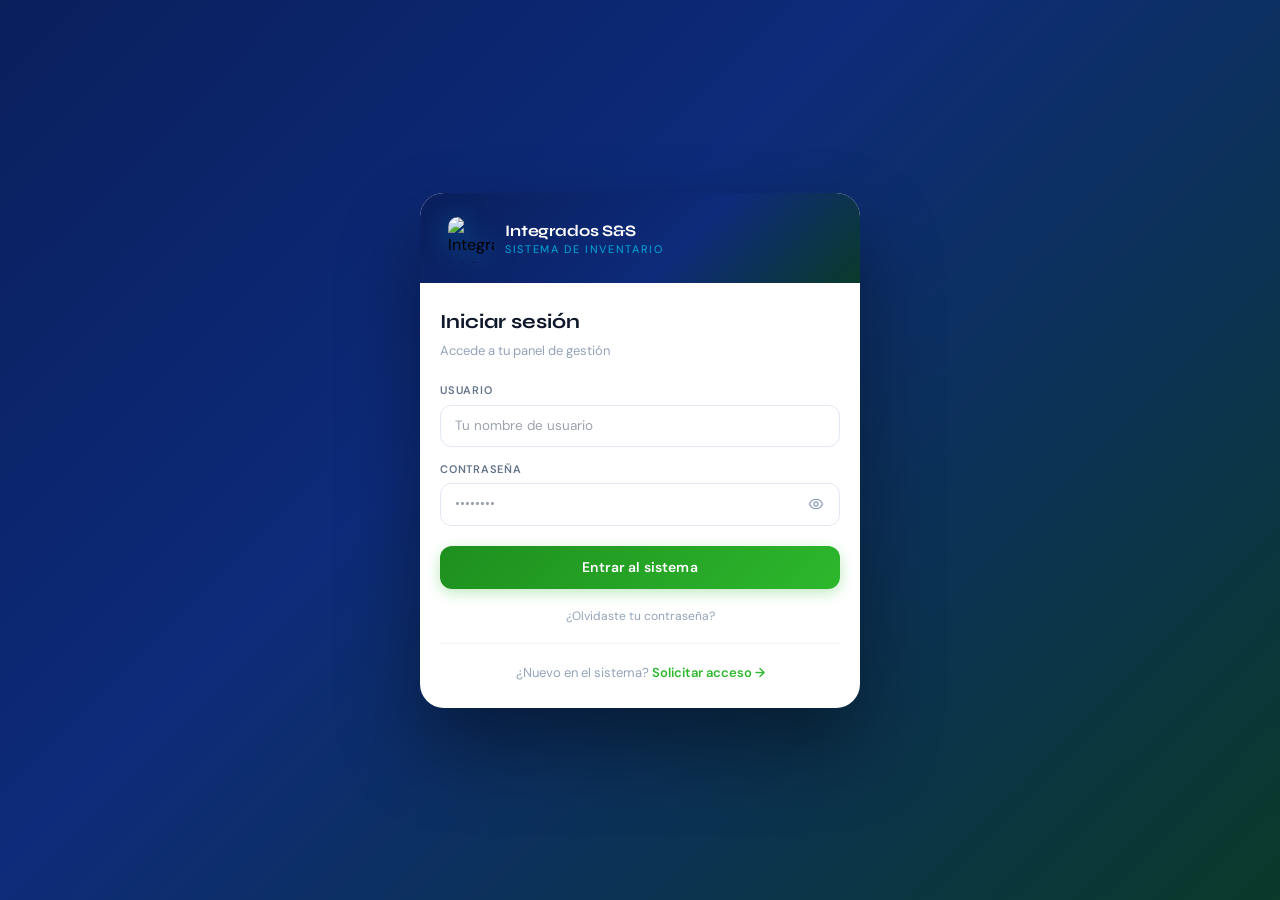
==== dashboard.html @ 5eae49b5 "Update dashboard.html" ====
<!DOCTYPE html>
<html lang="es">
<head>
<meta charset="UTF-8">
<meta name="viewport" content="width=device-width, initial-scale=1.0">
<meta http-equiv="Cache-Control" content="no-cache, no-store, must-revalidate">
<meta http-equiv="Pragma" content="no-cache">
<meta http-equiv="Expires" content="0">
<title>Integrados — Inventario</title>
<link rel="icon" type="image/png" href="[data-uri]">
<script src="vendor/xlsx.full.min.js"></script>
<link rel="stylesheet" href="https://unpkg.com/leaflet@1.9.4/dist/leaflet.css">
<script src="https://unpkg.com/leaflet@1.9.4/dist/leaflet.js"></script>

<link href="https://fonts.googleapis.com/css2?family=Syne:wght@400;600;700;800&family=DM+Sans:wght@300;400;500;600&display=swap" rel="stylesheet">
<link rel="stylesheet" href="css/app.css?v=18">
<style>
.tbl-hist th,.tbl-hist td{padding-left:8px!important;padding-right:8px!important;}
.tbl-hist th:last-child,.tbl-hist td:last-child{position:sticky;right:0;background:#fff;box-shadow:-6px 0 8px -6px rgba(0,0,0,.12);z-index:2;}
.tbl-hist tr[style*="background"] td:last-child{background:inherit;}
</style>
</head>
<body>
<div id="overlay" onclick="closeSidebar()"></div>

<!-- ═══════════════ SIDEBAR ═══════════════ -->
<div id="sidebar">
  <div class="!p-[20px_20px_10px] ![border-bottom:1px_solid_#1E293B]">
    <div class="!flex !items-center !gap-[10px]">
      <img class="!w-[36px] !h-[36px] ![object-fit:contain] !rounded-[8px] ![filter:drop-shadow(0_2px_8px_rgba(0,170,221,.5))]" src="https://tse2.mm.bing.net/th/id/OIP.A3CgmcIudhbFf20-JYMyrQHaHa?r=0&amp;rs=1&amp;pid=ImgDetMain&amp;o=7&amp;rm=3" alt="Logo">
      <div>
        <div style="font-family:'Syne','Segoe UI',Roboto,Arial,sans-serif;font-weight:700;font-size:16px;line-height:1.15;color:white;letter-spacing:-.01em;">Integrados S&S</div>
        <div class="!text-[10px] !text-[#00AADD] !uppercase !tracking-[.12em] !mt-[1px]">Inventario</div>
      </div>
    </div>
    <div style="margin-top:14px;background:rgba(255,255,255,.07);border-radius:10px;padding:10px 12px;display:flex;align-items:center;gap:9px;border:1px solid rgba(45,184,45,.2);cursor:pointer;transition:background .15s;" onclick="abrirPerfil()" onmouseover="this.style.background='rgba(255,255,255,.12)'" onmouseout="this.style.background='rgba(255,255,255,.07)'" title="Mi perfil">
      <div id="sbAvatar" style="width:30px;height:30px;border-radius:8px;display:flex;align-items:center;justify-content:center;color:white;font-size:11px;font-weight:700;flex-shrink:0;"></div>
      <div class="![flex:1] !min-w-[0]">
        <div id="sbNombre" style="color:#E2E8F0;font-size:12.5px;font-weight:600;white-space:nowrap;overflow:hidden;text-overflow:ellipsis;"></div>
        <div id="sbSede" style="color:#64748B;font-size:11px;margin-top:1px;white-space:nowrap;overflow:hidden;text-overflow:ellipsis;"></div>
      </div>
    </div>
  </div>
  <div class="scroll-area ![flex:1] !p-[8px_0]">
    <div class="nav-section">General</div>
    <button class="nav-item active" id="nav-resumen" onclick="goPanel('resumen')">
      <svg fill="none" viewBox="0 0 24 24" stroke="currentColor" stroke-width="2"><rect x="3" y="3" width="7" height="7" rx="1.5" stroke-linecap="round"/><rect x="14" y="3" width="7" height="7" rx="1.5"/><rect x="3" y="14" width="7" height="7" rx="1.5"/><rect x="14" y="14" width="7" height="7" rx="1.5"/></svg>
      Resumen
    </button>
    <button class="nav-item" id="nav-mapa" onclick="goPanel('mapa')" style="display:none;">
      <svg fill="none" viewBox="0 0 24 24" stroke="currentColor" stroke-width="2"><path stroke-linecap="round" stroke-linejoin="round" d="M9 20l-5.447-2.724A1 1 0 013 16.382V5.618a1 1 0 011.447-.894L9 7m0 13l6-3m-6 3V7m6 10l4.553 2.276A1 1 0 0021 18.382V7.618a1 1 0 00-.553-.894L15 4m0 13V4m0 0L9 7"/></svg>
      Mapa de actividad
    </button>
    <div class="nav-section">Inventario</div>
    <button class="nav-item" id="nav-productos" onclick="goPanel('productos')">
      <svg fill="none" viewBox="0 0 24 24" stroke="currentColor" stroke-width="2"><path stroke-linecap="round" d="M20 7H4a2 2 0 00-2 2v6a2 2 0 002 2h16a2 2 0 002-2V9a2 2 0 00-2-2z"/><circle cx="12" cy="12" r="1.5" fill="currentColor"/></svg>
      Productos en stock
    </button>
    <button class="nav-item" id="nav-misequipos" onclick="goPanel('misequipos')" style="display:none;">
      <svg fill="none" viewBox="0 0 24 24" stroke="currentColor" stroke-width="2"><path stroke-linecap="round" d="M9 3H5a2 2 0 00-2 2v4m6-6h10a2 2 0 012 2v4M9 3v18m0 0h10a2 2 0 002-2v-4M9 21H5a2 2 0 01-2-2v-4m0 0h18"/></svg>
      Mis equipos
    </button>
    <button class="nav-item" id="nav-proveedores" onclick="goPanel('proveedores')" style="display:none;">
      <svg fill="none" viewBox="0 0 24 24" stroke="currentColor" stroke-width="2"><path stroke-linecap="round" stroke-linejoin="round" d="M19 21V5a2 2 0 00-2-2H7a2 2 0 00-2 2v16m14 0H5m14 0h2M5 21H3m4-14h2m-2 4h2m6-4h2m-2 4h2M9 21v-4a1 1 0 011-1h4a1 1 0 011 1v4"/></svg>
      Proveedores
    </button>
    <button class="nav-item" id="nav-seguimiento" onclick="goPanel('seguimiento')" style="position:relative;">
      <svg fill="none" viewBox="0 0 24 24" stroke="currentColor" stroke-width="2"><path stroke-linecap="round" d="M9 17V7m0 10a2 2 0 01-2 2H5a2 2 0 01-2-2V7a2 2 0 012-2h2a2 2 0 012 2m0 10a2 2 0 002 2h2a2 2 0 002-2M9 7a2 2 0 012-2h2a2 2 0 012 2m0 10V7m0 10a2 2 0 002 2h2a2 2 0 002-2V7a2 2 0 00-2-2h-2a2 2 0 00-2 2"/></svg>
      Seguimiento
      <span id="nbSeguimiento" style="position:absolute;top:6px;right:8px;background:#0C6EDE;color:white;font-size:10px;font-weight:700;min-width:18px;height:18px;border-radius:9px;display:none;align-items:center;justify-content:center;padding:0 4px;line-height:18px;text-align:center;"></span>
    </button>
    <button class="nav-item" id="nav-historial" onclick="goPanel('historial')">
      <svg fill="none" viewBox="0 0 24 24" stroke="currentColor" stroke-width="2"><path stroke-linecap="round" d="M9 5H7a2 2 0 00-2 2v12a2 2 0 002 2h10a2 2 0 002-2V7a2 2 0 00-2-2h-2M9 5a2 2 0 002 2h2a2 2 0 002-2M9 5a2 2 0 012-2h2a2 2 0 012 2"/></svg>
      Historial
    </button>
    <button class="nav-item" id="nav-sst" onclick="goPanel('sst')" style="display:none;">
      <svg fill="none" viewBox="0 0 24 24" stroke="currentColor" stroke-width="2"><path stroke-linecap="round" stroke-linejoin="round" d="M9 12l2 2 4-4m5.618-4.016A11.955 11.955 0 0112 2.944a11.955 11.955 0 01-8.618 3.04A12.02 12.02 0 003 9c0 5.591 3.824 10.29 9 11.622 5.176-1.332 9-6.03 9-11.622 0-1.042-.133-2.052-.382-3.016z"/></svg>
      SST (seguridad)
      <span id="nbSst" class="nav-badge" style="display:none;background:#FCEBEB;color:#B91C1C;"></span>
    </button>
    <div class="nav-section">Ventas y clientes</div>
    <button class="nav-item" id="nav-ventaspend" onclick="goPanel('ventaspend')" style="display:none;position:relative;">
      <svg fill="none" viewBox="0 0 24 24" stroke="currentColor" stroke-width="2"><path stroke-linecap="round" stroke-linejoin="round" d="M12 8c-1.657 0-3 .895-3 2s1.343 2 3 2 3 .895 3 2-1.343 2-3 2m0-8c1.11 0 2.08.402 2.599 1M12 8V7m0 1v8m0 0v1m0-1c-1.11 0-2.08-.402-2.599-1M21 12a9 9 0 11-18 0 9 9 0 0118 0z"/></svg>
      <span id="navVentasLabel">Ventas</span>
      <span id="nbVentas" style="position:absolute;top:6px;right:8px;background:#D97706;color:white;font-size:10px;font-weight:700;min-width:18px;height:18px;border-radius:9px;display:none;align-items:center;justify-content:center;padding:0 4px;line-height:18px;text-align:center;"></span>
    </button>
    <button class="nav-item" id="nav-proyectos" onclick="goPanel('proyectos')">
      <svg fill="none" viewBox="0 0 24 24" stroke="currentColor" stroke-width="2"><path stroke-linecap="round" stroke-linejoin="round" d="M3 21h18M5 21V7l8-4v18M19 21V11l-6-4M9 9v.01M9 12v.01M9 15v.01M9 18v.01"/></svg>
      Proyectos / Clientes
    </button>
    <div class="nav-section" id="sec-gestion">Gestión</div>
    <button class="nav-item" id="nav-pedidosmun" onclick="goPanel('pedidosmun')" style="display:none;">
      <svg fill="none" viewBox="0 0 24 24" stroke="currentColor" stroke-width="2"><path stroke-linecap="round" d="M3 10h11M9 21V3m0 0L3 9m6-6l6 6"/></svg>
      Solicitudes y pedidos
      <span id="nbPedidosMun" class="nav-badge" style="display:none;background:#EDE9FE;color:#5B21B6;"></span>
    </button>
    <button class="nav-item" id="nav-solicitudes" onclick="goPanel('solicitudes')" style="display:none;">
      <svg fill="none" viewBox="0 0 24 24" stroke="currentColor" stroke-width="2"><path stroke-linecap="round" d="M12 9v2m0 4h.01M12 3a9 9 0 100 18A9 9 0 0012 3z"/></svg>
      Solicitudes pendientes
      <span id="nbSolicitudes" class="nav-badge" style="display:none;background:#FAEEDA;color:#92400E;"></span>
    </button>
    <button class="nav-item" id="nav-missolicitudes" onclick="goPanel('missolicitudes')" style="display:none;">
      <svg fill="none" viewBox="0 0 24 24" stroke="currentColor" stroke-width="2"><path stroke-linecap="round" d="M12 19l9 2-9-18-9 18 9-2zm0 0v-8"/></svg>
      <span id="navMisSolicitudesLabel">Mis solicitudes</span>
    </button>
    <button class="nav-item" id="nav-compras" onclick="goPanel('compras')" style="display:none;">
      <svg fill="none" viewBox="0 0 24 24" stroke="currentColor" stroke-width="2"><path stroke-linecap="round" stroke-linejoin="round" d="M3 3h2l.4 2M7 13h10l4-8H5.4M7 13L5.4 5M7 13l-2.293 2.293c-.63.63-.184 1.707.707 1.707H17m0 0a2 2 0 100 4 2 2 0 000-4zm-8 2a2 2 0 11-4 0 2 2 0 014 0z"/></svg>
      Solicitudes de compra
      <span id="nbCompras" class="nav-badge" style="display:none;background:#FAEEDA;color:#92400E;"></span>
    </button>
    <div class="nav-section" id="sec-admin" style="display:none;">Administración</div>
    <button class="nav-item" id="nav-usuarios" onclick="goPanel('usuarios')" style="display:none;">
      <svg fill="none" viewBox="0 0 24 24" stroke="currentColor" stroke-width="2"><path stroke-linecap="round" d="M17 20h5v-2a4 4 0 00-4-4H6a4 4 0 00-4 4v2h5m6 0H9m0 0V4a3 3 0 116 0v16"/></svg>
      Gestión de usuarios
      <span id="nbUsuariosPend" class="nav-badge" style="display:none;background:#FAEEDA;color:#92400E;"></span>
    </button>
    <button class="nav-item" id="nav-oficinas" onclick="goPanel('oficinas')" style="display:none;">
      <svg fill="none" viewBox="0 0 24 24" stroke="currentColor" stroke-width="2"><path stroke-linecap="round" d="M19 21V5a2 2 0 00-2-2H7a2 2 0 00-2 2v16m14 0h2m-2 0h-5m-9 0H3m2 0h5M9 7h1m-1 4h1m4-4h1m-1 4h1m-5 10v-5a1 1 0 011-1h2a1 1 0 011 1v5m-4 0h4"/></svg>
      Gestión de oficinas
    </button>
    <div class="nav-section" id="sec-reportes" style="display:none;">Reportes</div>
    <button class="nav-item" id="nav-informes" onclick="goPanel('informes')" style="display:none;">
      <svg width="15" height="15" fill="none" viewBox="0 0 24 24" stroke="currentColor" stroke-width="2"><path stroke-linecap="round" d="M9 17V9m4 8V5m4 12v-6M5 21h14a2 2 0 002-2V5a2 2 0 00-2-2H5a2 2 0 00-2 2v14a2 2 0 002 2z"/></svg>
      Informes
    </button>
    <button class="nav-item" id="nav-auditoria" onclick="goPanel('auditoria')" style="display:none;">
      <svg width="15" height="15" fill="none" viewBox="0 0 24 24" stroke="currentColor" stroke-width="2"><path stroke-linecap="round" d="M9 5H7a2 2 0 00-2 2v12a2 2 0 002 2h10a2 2 0 002-2V7a2 2 0 00-2-2h-2M9 5a2 2 0 002 2h2a2 2 0 002-2M9 5a2 2 0 012-2h2a2 2 0 012 2m-6 9l2 2 4-4"/></svg>
      Registro de actividad
    </button>
    <div class="nav-section" id="sec-sistema" style="display:none;">Sistema</div>
    <button class="nav-item" id="nav-escaneo" onclick="goPanel('escaneo')" style="display:none;">
      <svg fill="none" viewBox="0 0 24 24" stroke="currentColor" stroke-width="2"><path stroke-linecap="round" d="M12 4.5a7.5 7.5 0 100 15 7.5 7.5 0 000-15z"/><rect x="8" y="8" width="8" height="8" rx="1" stroke-linecap="round"/><path stroke-linecap="round" d="M3 7V4a1 1 0 011-1h3M3 17v3a1 1 0 001 1h3m11-15h3a1 1 0 011 1v3m0 10v3a1 1 0 01-1 1h-3"/></svg>
      Ingreso de equipos/FO
    </button>
    <button class="nav-item" id="nav-recogidoadmin" onclick="goPanel('recogidoadmin')" style="display:none;">
      <svg width="15" height="15" fill="none" viewBox="0 0 24 24" stroke="currentColor" stroke-width="2"><path stroke-linecap="round" stroke-linejoin="round" d="M4 4v5h.582m15.356 2A8.001 8.001 0 004.582 9m0 0H9m11 11v-5h-.581m0 0a8.003 8.003 0 01-15.357-2m15.357 2H15"/></svg>
      Material recogido
    </button>
    <button class="nav-item" id="nav-respaldo" onclick="goPanel('respaldo')" style="display:none;">
      <svg width="15" height="15" fill="none" viewBox="0 0 24 24" stroke="currentColor" stroke-width="2"><path stroke-linecap="round" stroke-linejoin="round" d="M4 7v10c0 1.1 3.6 2 8 2s8-.9 8-2V7M4 7c0 1.1 3.6 2 8 2s8-.9 8-2M4 7c0-1.1 3.6-2 8-2s8 .9 8 2m0 5c0 1.1-3.6 2-8 2s-8-.9-8-2"/></svg>
      Respaldo
    </button>
  </div>
  <div class="!p-[12px_10px] ![border-top:1px_solid_#1E293B]">
    <button onclick="abrirCambiarPassword()" style="width:100%;display:flex;align-items:center;gap:9px;padding:10px 14px;border-radius:10px;background:none;border:none;cursor:pointer;color:#94A3B8;font-size:13px;font-weight:500;font-family:inherit;transition:background .15s;margin-bottom:4px;" onmouseover="this.style.background='#1E293B'" onmouseout="this.style.background='none'">
      <svg width="15" height="15" fill="none" viewBox="0 0 24 24" stroke="currentColor" stroke-width="2"><rect x="3" y="11" width="18" height="11" rx="2"/><path stroke-linecap="round" d="M7 11V7a5 5 0 0110 0v4"/></svg>
      Cambiar contraseña
    </button>
    <button onclick="confirmarLogout()" style="width:100%;display:flex;align-items:center;gap:9px;padding:10px 14px;border-radius:10px;background:none;border:none;cursor:pointer;color:#EF4444;font-size:13px;font-weight:600;font-family:inherit;transition:background .15s;" onmouseover="this.style.background='#1E293B'" onmouseout="this.style.background='none'">
      <svg width="15" height="15" fill="none" viewBox="0 0 24 24" stroke="currentColor" stroke-width="2"><path stroke-linecap="round" d="M17 16l4-4m0 0l-4-4m4 4H7m6 4v1a3 3 0 01-3 3H6a3 3 0 01-3-3V7a3 3 0 013-3h4a3 3 0 013 3v1"/></svg>
      Cerrar sesión
    </button>
  </div>
  <a href="mailto:Integrados.net@gmail.com" style="display:flex;align-items:center;justify-content:center;gap:6px;padding:10px 14px;border-top:1px solid #1E293B;color:#64748B;font-size:11px;text-decoration:none;font-family:inherit;transition:color .15s;" onmouseover="this.style.color='#38BDF8'" onmouseout="this.style.color='#64748B'">
    <svg width="13" height="13" fill="none" viewBox="0 0 24 24" stroke="currentColor" stroke-width="2"><path stroke-linecap="round" stroke-linejoin="round" d="M3 8l7.89 5.26a2 2 0 002.22 0L21 8M5 19h14a2 2 0 002-2V7a2 2 0 00-2-2H5a2 2 0 00-2 2v10a2 2 0 002 2z"/></svg>
    INTEGRADOS S&amp;S NET SAS
  </a>
</div>

<!-- ═══════════════ MODAL: MANUAL DE USUARIO ═══════════════ -->
<div id="modalManual" class="modal-bg" style="z-index:9999;">
  <div class="modal-box" style="max-width:1000px;width:95vw;height:88vh;padding:0;overflow:hidden;display:flex;flex-direction:column;">
    <div style="display:flex;align-items:center;justify-content:space-between;padding:16px 22px;border-bottom:1px solid #F1F5F9;flex-shrink:0;">
      <div class="!flex !items-center !gap-[10px]">
        <span style="font-size:22px;">📖</span>
        <h3 class="![font-family:Syne,sans-serif] !font-bold !text-[17px] !m-[0]">Manual de usuario</h3>
      </div>
      <button class="![background:none] ![border:none] !cursor-pointer !text-[#94A3B8] !p-[6px] !rounded-[8px] !leading-[1] !text-[20px] !flex !items-center" onclick="cerrarModal('modalManual')" title="Cerrar">
        <svg width="18" height="18" fill="none" viewBox="0 0 24 24" stroke="currentColor" stroke-width="2.5"><path stroke-linecap="round" d="M6 18L18 6M6 6l12 12"/></svg>
      </button>
    </div>
    <div class="!flex ![flex:1] !min-h-[0]">
      <!-- Contenido -->
      <div id="manualContenido" style="flex:1;min-width:0;display:flex;flex-direction:column;overflow:hidden;"></div>
    </div>
  </div>
</div>

<!-- ═══════════════ MAIN ═══════════════ -->
<div id="main">
  <div id="topbar">
    <div class="!flex !items-center !gap-[10px] !min-w-[0] ![flex:1]">
      <button id="menuToggle" onclick="toggleSidebar()" style="background:none;border:none;cursor:pointer;padding:6px;border-radius:8px;color:#64748B;flex-shrink:0;" onmouseover="this.style.background='#F1F5F9'" onmouseout="this.style.background='none'">
        <svg width="20" height="20" fill="none" viewBox="0 0 24 24" stroke="currentColor" stroke-width="2"><path stroke-linecap="round" d="M4 6h16M4 12h16M4 18h16"/></svg>
      </button>
      <div class="!min-w-[0] ![flex:1]">
        <div id="topbarTitulo" style="font-weight:600;font-size:15px;letter-spacing:-0.01em;color:#0F172A;white-space:nowrap;overflow:hidden;text-overflow:ellipsis;"></div>
        <div id="topbarDesc" class="topbar-desc" style="font-size:11px;color:#94A3B8;margin-top:1px;white-space:nowrap;overflow:hidden;text-overflow:ellipsis;"></div>
      </div>
    </div>
    <div style="display:flex;align-items:center;gap:6px;flex-shrink:0;">
      <button id="btnExcel" onclick="exportarExcel()" title="Exportar reporte Excel (todo el sistema)" style="display:none;align-items:center;gap:6px;background:#EAF3DE;color:#166534;border:1.5px solid #BBF7D0;border-radius:10px;padding:8px 14px;font-size:13px;font-weight:600;cursor:pointer;font-family:inherit;">
        <svg width="15" height="15" fill="none" viewBox="0 0 24 24" stroke="currentColor" stroke-width="2"><path stroke-linecap="round" stroke-linejoin="round" d="M12 10v6m0 0l-3-3m3 3l3-3M3 17V7a2 2 0 012-2h6l2 2h6a2 2 0 012 2v8a2 2 0 01-2 2H5a2 2 0 01-2-2z"/></svg>
        <span class="excel-label">Excel</span>
      </button>
      <button class="!flex !items-center !gap-[6px] ![background:#E0F6FF] !text-[#0369A1] ![border:1.5px_solid_#BAE6FD] !rounded-[10px] !p-[8px_14px] !text-[13px] !font-semibold !cursor-pointer ![font-family:inherit]" onclick="abrirManualAyuda()" title="Manual de usuario">
        <svg width="15" height="15" fill="none" viewBox="0 0 24 24" stroke="currentColor" stroke-width="2"><path stroke-linecap="round" stroke-linejoin="round" d="M12 6.253v13m0-13C10.832 5.477 9.246 5 7.5 5S4.168 5.477 3 6.253v13C4.168 18.477 5.754 18 7.5 18s3.332.477 4.5 1.253m0-13C13.168 5.477 14.754 5 16.5 5c1.746 0 3.332.477 4.5 1.253v13C19.832 18.477 18.246 18 16.5 18c-1.746 0-3.332.477-4.5 1.253"/></svg>
        <span class="excel-label">Manual</span>
      </button>
      <button id="btnNotif" onclick="togglePanelNotif()" title="Notificaciones">
        <svg width="16" height="16" fill="none" viewBox="0 0 24 24" stroke="currentColor" stroke-width="2"><path stroke-linecap="round" d="M15 17h5l-1.405-1.405A2.032 2.032 0 0118 14.158V11a6.002 6.002 0 00-4-5.659V5a2 2 0 10-4 0v.341C7.67 6.165 6 8.388 6 11v3.159c0 .538-.214 1.055-.595 1.436L4 17h5m6 0v1a3 3 0 11-6 0v-1m6 0H9"/></svg>
        <span id="notifBadge" style="display:none;"></span>
      </button>
      <span id="topbarPill" onclick="abrirPerfil()" style="font-size:11px;font-weight:700;padding:4px 10px;border-radius:99px;cursor:pointer;" title="Mi perfil"></span>
      <div id="uiAvatar" onclick="abrirPerfil()" style="width:32px;height:32px;border-radius:9px;display:flex;align-items:center;justify-content:center;color:white;font-size:11px;font-weight:700;flex-shrink:0;cursor:pointer;" title="Mi perfil"></div>
    </div>
  </div>

  <!-- Panel notificaciones -->
  <div id="panelNotif">
    <div class="notif-header">
      <div class="notif-titulo-panel">Notificaciones</div>
      <div class="!flex !gap-[6px]">
        <button class="notif-btn-limpiar" onclick="marcarTodasLeidas()">Marcar leídas</button>
        <button class="notif-btn-limpiar" onclick="limpiarTodasNotificaciones()">Limpiar</button>
      </div>
    </div>
    <div id="notifLista"></div>
    <div id="notifEmpty" style="display:flex;">
      <svg width="36" height="36" fill="none" viewBox="0 0 24 24" stroke="#CBD5E1" stroke-width="1.5"><path stroke-linecap="round" d="M15 17h5l-1.405-1.405A2.032 2.032 0 0118 14.158V11a6.002 6.002 0 00-4-5.659V5a2 2 0 10-4 0v.341C7.67 6.165 6 8.388 6 11v3.159c0 .538-.214 1.055-.595 1.436L4 17h5m6 0v1a3 3 0 11-6 0v-1m6 0H9"/></svg>
      <div>Sin notificaciones por ahora</div>
    </div>
  </div>

  <div id="content">

    <!-- ══ AUDITORÍA ══ -->
    <div class="panel" id="panel-auditoria">
      <div class="pcard">
        <div class="pcard-header">
          <div class="!flex !items-center !gap-[8px]">
            <div class="!w-[32px] !h-[32px] ![background:#EDE9FE] !rounded-[8px] !flex !items-center !justify-center">
              <svg width="16" height="16" fill="none" viewBox="0 0 24 24" stroke="#7C3AED" stroke-width="2"><path stroke-linecap="round" d="M9 5H7a2 2 0 00-2 2v12a2 2 0 002 2h10a2 2 0 002-2V7a2 2 0 00-2-2h-2M9 5a2 2 0 002 2h2a2 2 0 002-2M9 5a2 2 0 012-2h2a2 2 0 012 2m-6 9l2 2 4-4"/></svg>
            </div>
            <div>
              <div class="!font-semibold !text-[15px] !tracking-[-0.01em]">Auditoría de acciones</div>
              <div class="!text-[11px] !text-[#94A3B8]">Registro de todas las acciones del sistema</div>
            </div>
          </div>
        </div>

        <!-- Resumen de actividad -->
        <div id="audResumen" style="display:flex;gap:12px;flex-wrap:wrap;padding:12px 20px;background:#FAFBFF;border-bottom:1px solid #F1F5F9;"></div>

        <!-- Filtros -->
        <div style="padding:12px 20px;border-bottom:1px solid #F1F5F9;display:flex;flex-wrap:wrap;gap:8px;align-items:center;">
          <div class="!flex !items-center !gap-[4px]">
            <label class="!text-[11px] !text-[#94A3B8] !font-semibold">Desde</label>
            <input type="date" id="audFecha" class="inp" style="width:auto;" onchange="renderAuditoria(1)">
          </div>
          <div class="!flex !items-center !gap-[4px]">
            <label class="!text-[11px] !text-[#94A3B8] !font-semibold">Hasta</label>
            <input type="date" id="audFechaHasta" class="inp" style="width:auto;" onchange="renderAuditoria(1)">
          </div>
          <input type="text" id="audUsuario" placeholder="Buscar usuario…"
            class="inp" style="width:150px;"
            oninput="clearTimeout(window._audUsrTimer);window._audUsrTimer=setTimeout(()=>renderAuditoria(1),600)"
            onkeydown="if(event.key==='Enter'){clearTimeout(window._audUsrTimer);renderAuditoria(1);}">
          <select id="audModulo" class="inp" style="width:auto;" onchange="renderAuditoria(1)">
            <option value="">Todos los módulos</option>
            <option value="sesion">🔐 Sesión</option>
            <option value="auth">🔑 Autenticación</option>
            <option value="productos">📦 Productos</option>
            <option value="proveedores">🏭 Proveedores</option>
            <option value="solicitudes">📨 Solicitudes</option>
            <option value="pedidos">🛒 Pedidos</option>
            <option value="compras">🧾 Solicitudes de compra</option>
            <option value="seguimiento">🚚 Seguimiento</option>
            <option value="usuarios">👤 Usuarios</option>
            <option value="ont_seriales">📡 ONTs</option>
            <option value="modelos_ont">📡 Modelos ONT</option>
            <option value="fibra">🧵 Fibra</option>
            <option value="olts">🖧 OLTs</option>
            <option value="mikrotiks">🖧 Mikrotiks</option>
            <option value="seriales">🔢 Seriales (escaneo)</option>
            <option value="historial">📜 Historial</option>
            <option value="informes">📊 Informes</option>
            <option value="remisiones">🧾 Remisiones (PDF)</option>
            <option value="respaldo">💾 Respaldo</option>
            <option value="sedes">🏢 Sedes</option>
          </select>
          <select id="audAccion" class="inp" style="width:auto;" onchange="renderAuditoria(1)">
            <option value="">Todas las acciones</option>
            <optgroup label="── Críticas ──">
              <option value="eliminar">🗑 Eliminar</option>
              <option value="rechazar">❌ Rechazar</option>
              <option value="desactivar">⏸ Desactivar</option>
              <option value="cancelar">✕ Cancelar solicitud</option>
              <option value="cancelar_despacho">✕ Cancelar despacho</option>
              <option value="anular_ingreso">↩ Anular ingreso</option>
              <option value="resetear_password">🔑 Resetear contraseña</option>
              <option value="cambiar_rol">👑 Cambiar rol</option>
              <option value="editar_permisos">🛡 Editar permisos</option>
            </optgroup>
            <optgroup label="── Seguridad / cuenta ──">
              <option value="login_fallido">⚠ Login fallido</option>
              <option value="solicitar_recuperacion">✉ Solicitar recuperación</option>
              <option value="restablecer_password">🔑 Restablecer contraseña</option>
              <option value="registro">📝 Registro de cuenta</option>
              <option value="descargar">💾 Descargar respaldo</option>
            </optgroup>
            <optgroup label="── Envíos ──">
              <option value="en_camino">🚚 Despachar</option>
              <option value="envio_directo">🚚 Envío directo</option>
              <option value="entregado">📦 Entregar</option>
              <option value="recibido">✅ Confirmar recibido</option>
              <option value="escalar">↑ Escalar pedido</option>
              <option value="aprobar_directo">✓ Aprobar directo</option>
              <option value="atender">📋 Atender pedido</option>
              <option value="devolver">↩ Devolver</option>
              <option value="enviar">📤 Enviar</option>
            </optgroup>
            <optgroup label="── Normales ──">
              <option value="crear">✚ Crear</option>
              <option value="editar">✎ Editar</option>
              <option value="actualizar">✎ Actualizar</option>
              <option value="aprobar">✓ Aprobar</option>
              <option value="activar">▶ Activar</option>
              <option value="importar">📥 Importar</option>
              <option value="importar_mikrowisp">📥 Importar MikroWisp</option>
              <option value="carga_historica">📥 Carga histórica</option>
              <option value="ingreso">📥 Ingreso</option>
              <option value="ingreso_stock">📥 Ingreso de stock</option>
              <option value="registrar">📝 Registrar</option>
              <option value="cambiar_estado">🔄 Cambiar estado</option>
              <option value="generar_informe">📊 Generar informe</option>
              <option value="generar_pdf">🧾 Generar PDF</option>
              <option value="generar_informe_onts">📡 Informe ONT por oficina</option>
              <option value="exportar_excel_onts">⬇ Excel ONT por oficina</option>
              <option value="generar_informe_gastos">📉 Informe de gastos</option>
              <option value="exportar_excel_gastos">⬇ Excel de gastos</option>
              <option value="cambiar_password">🔒 Cambiar contraseña</option>
              <option value="cambiar_sede">🏢 Cambiar sede</option>
              <option value="editar_sedes">🏢 Editar sedes</option>
              <option value="editar_perfil">👤 Editar perfil</option>
              <option value="login">🔑 Login</option>
              <option value="logout">🚪 Logout</option>
            </optgroup>
          </select>
          <input type="text" id="audSede" placeholder="Filtrar por sede…"
            class="inp" style="width:140px;"
            oninput="clearTimeout(window._audSedeTimer);window._audSedeTimer=setTimeout(()=>renderAuditoria(1),600)"
            onkeydown="if(event.key==='Enter'){clearTimeout(window._audSedeTimer);renderAuditoria(1);}">
          <button onclick="renderAuditoria(1)" class="btn btn-primary !text-[12px] !p-[6px_14px]">
            <svg width="12" height="12" fill="none" viewBox="0 0 24 24" stroke="currentColor" stroke-width="2.5"><path stroke-linecap="round" d="M21 21l-4.35-4.35M17 11A6 6 0 115 11a6 6 0 0112 0z"/></svg>
            Buscar
          </button>
          <button onclick="audLimpiarFiltros()" class="btn btn-ghost !text-[12px] !p-[6px_14px]">
            ✕ Limpiar
          </button>
        </div>
        <div class="scroll-area tbl-wrap !max-h-[520px]">
          <table>
            <thead>
              <tr>
                <th>Fecha</th>
                <th>Usuario</th>
                <th>Rol</th>
                <th>Sede</th>
                <th>Módulo</th>
                <th>Acción</th>
                <th>Detalle</th>
                <th>IP</th>
              </tr>
            </thead>
            <tbody id="tablaAuditoria"></tbody>
          </table>
          <!-- Paginación auditoría -->
          <div id="audPaginacion" style="display:none;align-items:center;justify-content:space-between;padding:14px 4px;flex-wrap:wrap;gap:8px;">
            <div id="audPagInfo" style="font-size:13px;color:#64748B;"></div>
            <div class="!flex !items-center !gap-[6px]">
              <button id="audBtnPrev" onclick="audCambiarPagina(-1)" class="btn-sm" style="background:#F1F5F9;color:#475569;">◀ Anterior</button>
              <span id="audPagNumeros" style="display:flex;gap:4px;"></span>
              <button id="audBtnNext" onclick="audCambiarPagina(1)" class="btn-sm" style="background:#F1F5F9;color:#475569;">Siguiente ▶</button>
            </div>
            <select id="audPorPagina" onchange="_audPorPagina=parseInt(this.value);renderAuditoria(1);" class="inp" style="width:auto;padding:5px 10px;font-size:12px;">
              <option value="25">25 por página</option>
              <option value="50" selected>50 por página</option>
              <option value="100">100 por página</option>
            </select>
          </div>
        </div>
      </div>
    </div>

    <!-- ══ MATERIAL RECOGIDO (vista general admin) ══ -->
    <div class="panel" id="panel-recogidoadmin">
      <div class="pcard">
        <div class="pcard-header">
          <div class="!flex !items-center !gap-[8px]">
            <div class="!w-[32px] !h-[32px] ![background:#CCFBF1] !rounded-[8px] !flex !items-center !justify-center">
              <span class="!text-[16px]">♻️</span>
            </div>
            <div>
              <div class="!font-semibold !text-[15px] !tracking-[-0.01em]">Material recogido</div>
              <div class="!text-[11px] !text-[#94A3B8]">Reutilizable y dañado, de todos los usuarios</div>
            </div>
          </div>
        </div>

        <div id="recAdminStockWrap" style="margin-bottom:18px;">
          <div class="!text-[12px] !font-bold !text-[#166534] !mb-[8px]">♻️ Lo que hay disponible en bodega ahora mismo</div>
          <div id="recAdminStockGrid" style="display:grid;grid-template-columns:repeat(auto-fill,minmax(180px,1fr));gap:8px;"></div>
          <div id="recAdminStockVacio" style="display:none;font-size:12px;color:#94A3B8;">Nada recuperado disponible todavía.</div>
        </div>

        <div style="display:flex;gap:8px;flex-wrap:wrap;margin-bottom:16px;">
          <select id="recAdminFiltroTipo" onchange="cargarRecogidoAdmin()" class="inp" style="width:150px;">
            <option value="">Todos los tipos</option>
            <option value="reutilizable">♻️ Reutilizable</option>
            <option value="dañado">🔧 Dañado</option>
          </select>
          <select id="recAdminFiltroEstado" onchange="cargarRecogidoAdmin()" class="inp" style="width:170px;">
            <option value="">Todos los estados</option>
            <option value="en_poder">📦 En poder</option>
            <option value="en_transito">🚚 En camino</option>
            <option value="devuelto">↩ Devuelto</option>
            <option value="gastado">🔧 Gastado</option>
            <option value="dado_de_baja">🗑 Dado de baja</option>
          </select>
          <input type="text" id="recAdminFiltroUsuario" placeholder="Filtrar por usuario…" oninput="cargarRecogidoAdmin()" class="inp" style="width:180px;">
          <button onclick="document.getElementById('recAdminFiltroTipo').value='';document.getElementById('recAdminFiltroEstado').value='';document.getElementById('recAdminFiltroUsuario').value='';cargarRecogidoAdmin();" class="btn-sm ![background:#F1F5F9] !text-[#475569]">✕ Limpiar</button>
        </div>

        <div id="recAdminContador" style="font-size:12px;color:#94A3B8;margin-bottom:10px;"></div>

        <div class="!overflow-x-auto">
          <table>
            <thead><tr><th>Producto</th><th>Cantidad</th><th>Tipo</th><th>Usuario</th><th>Motivo</th><th>Estado</th><th>Fecha</th><th>Acción</th></tr></thead>
            <tbody id="tablaRecogidoAdmin"></tbody>
          </table>
        </div>
        <div id="recAdminVacio" style="display:none;text-align:center;padding:40px;color:#94A3B8;font-size:13px;">No hay material recogido con estos filtros.</div>
      </div>
    </div>

    <!-- ══ INFORMES ══ -->
    <div class="panel" id="panel-informes">
      <div id="infTabsPrincipales" style="display:flex;gap:6px;margin-bottom:14px;">
        <button id="tabInfPedidos" onclick="_setTabInformes('pedidos')" class="btn-sm" style="background:#0C6EDE;color:white;">📊 Pedidos</button>
        <button id="tabInfVentas" onclick="_setTabInformes('ventas')" class="btn-sm" style="background:#F1F5F9;color:#475569;">💰 Ventas</button>
        <button id="tabInfProveedores" onclick="_setTabInformes('proveedores')" class="btn-sm" style="background:#F1F5F9;color:#475569;">🏪 Proveedores</button>
        <button id="tabInfIncidencias" onclick="_setTabInformes('incidencias')" class="btn-sm" style="background:#F1F5F9;color:#475569;">⚠️ Material dañado / recogido</button>
        <button id="tabInfOnts" onclick="_setTabInformes('onts')" class="btn-sm" style="background:#F1F5F9;color:#475569;">📡 ONT por oficina</button>
        <button id="tabInfGastos" onclick="_setTabInformes('gastos')" class="btn-sm" style="background:#F1F5F9;color:#475569;">📉 Gastos</button>
        <button id="tabInfAuditoria" onclick="_setTabInformes('auditoria')" class="btn-sm" style="background:#F1F5F9;color:#475569;">🔍 Auditoría por persona</button>
      </div>

      <div id="infPanelPedidos">
      <div class="pcard !mb-[16px] ![overflow:visible]">
        <div class="pcard-header">
          <span class="!font-bold !text-[14px]">📊 Producto más pedido y quién pidió más</span>
          <button onclick="exportarInformeExcel()" class="btn btn-ok !p-[6px_14px] !text-[12px]">
            <svg class="!inline ![vertical-align:middle] !mr-[3px]" width="12" height="12" fill="none" viewBox="0 0 24 24" stroke="currentColor" stroke-width="2.5"><path stroke-linecap="round" d="M12 3v13m0 0l-4-4m4 4l4-4M5 21h14"/></svg> Exportar Excel
          </button>
        </div>
        <div id="infFiltrosBar" style="padding:16px;display:flex;gap:10px;flex-wrap:wrap;align-items:flex-end;">
          <div>
            <label class="lbl !text-[10px]">Desde</label>
            <input type="date" id="infDesde" class="inp" style="width:auto;">
          </div>
          <div>
            <label class="lbl !text-[10px]">Hasta</label>
            <input type="date" id="infHasta" class="inp" style="width:auto;">
          </div>
          <div>
            <label class="lbl !text-[10px]">Producto <span class="!text-[#94A3B8] !font-normal">(opcional)</span></label>
            <div class="!relative">
              <input id="infProductoBuscar" placeholder="Buscar producto…" autocomplete="off" oninput="_filtrarInfProducto()" onfocus="_filtrarInfProducto()" class="inp" style="width:190px;">
              <input type="hidden" id="infProductoRef" value="">
              <div id="infProductoLista" style="display:none;position:absolute;top:100%;left:0;z-index:30;width:260px;background:white;border:1.5px solid #E2E8F0;border-radius:10px;margin-top:4px;max-height:220px;overflow-y:auto;box-shadow:0 8px 20px rgba(0,0,0,.1);"></div>
            </div>
          </div>
          <div>
            <label class="lbl !text-[10px]">Usuario <span class="!text-[#94A3B8] !font-normal">(opcional)</span></label>
            <div class="!relative">
              <input id="infUsuarioBuscar" placeholder="Buscar usuario…" autocomplete="off" oninput="_filtrarInfUsuario()" onfocus="_filtrarInfUsuario()" class="inp" style="width:190px;">
              <input type="hidden" id="infUsuarioVal" value="">
              <div id="infUsuarioLista" style="display:none;position:absolute;top:100%;left:0;z-index:30;width:260px;background:white;border:1.5px solid #E2E8F0;border-radius:10px;margin-top:4px;max-height:220px;overflow-y:auto;box-shadow:0 8px 20px rgba(0,0,0,.1);"></div>
            </div>
          </div>
          <button onclick="cargarInformes()" class="btn btn-primary !p-[8px_16px] !text-[12px]">Generar informe</button>
          <button onclick="_infLimpiarFiltros()" class="btn btn-ghost !p-[8px_14px] !text-[12px]">✕ Limpiar</button>
          <label class="!flex !items-center !gap-[5px] !text-[11px] !text-[#64748B] !cursor-pointer">
            <input type="checkbox" id="infIncluirPendientes" onchange="cargarInformes()"> Incluir lo pendiente (sin aprobar)
          </label>
          <div style="display:flex;gap:6px;margin-left:auto;">
            <button onclick="_infRangoRapido(7)" class="btn-sm ![background:#F1F5F9] !text-[#475569]">Últimos 7 días</button>
            <button onclick="_infRangoRapido(30)" class="btn-sm ![background:#F1F5F9] !text-[#475569]">Últimos 30 días</button>
            <button onclick="_infRangoMes()" class="btn-sm ![background:#F1F5F9] !text-[#475569]">Este mes</button>
          </div>
        </div>
      </div>

      <div id="infFiltrosActivos" style="display:none;margin-bottom:12px;font-size:12px;color:#5B21B6;background:#EDE9FE;padding:8px 14px;border-radius:8px;"></div>

      <div id="infResumenTarjetas" style="display:flex;gap:12px;flex-wrap:wrap;margin-bottom:16px;"></div>

      <div style="display:grid;grid-template-columns:1fr 1fr;gap:16px;margin-bottom:16px;" id="infGraficasWrap">
        <div class="pcard">
          <div class="pcard-header"><span class="!font-bold !text-[13px]">📦 Productos más pedidos</span></div>
          <div class="!p-[16px] !h-[280px]"><canvas id="infChartProductos"></canvas></div>
        </div>
        <div class="pcard">
          <div class="pcard-header"><span class="!font-bold !text-[13px]">👤 Quién más solicitó</span></div>
          <div class="!p-[16px] !h-[280px]"><canvas id="infChartUsuarios"></canvas></div>
        </div>
      </div>

      <div style="display:grid;grid-template-columns:1fr 1fr;gap:16px;">
        <div class="pcard">
          <div class="pcard-header"><span class="!font-bold !text-[13px]">📦 Detalle — Productos</span></div>
          <div class="scroll-area !max-h-[360px]">
            <table><thead><tr><th>Ref</th><th>Producto</th><th>Cantidad total</th><th># Pedidos</th></tr></thead>
            <tbody id="infTablaProductos"></tbody></table>
          </div>
        </div>
        <div class="pcard">
          <div class="pcard-header"><span class="!font-bold !text-[13px]">👤 Detalle — Solicitantes</span></div>
          <div class="scroll-area !max-h-[360px]">
            <table><thead><tr><th>Usuario</th><th>Rol / Sede</th><th>Cantidad total</th><th># Pedidos</th></tr></thead>
            <tbody id="infTablaUsuarios"></tbody></table>
          </div>
        </div>
      </div>

      <div class="pcard !mt-[16px]">
        <div class="pcard-header"><span class="!font-bold !text-[13px]">🏢 Sedes que más piden</span></div>
        <div class="!p-[16px] !h-[220px]"><canvas id="infChartSedes"></canvas></div>
      </div>

      </div>

      <div id="infPanelVentas" style="display:none;">
        <div class="pcard !mb-[16px]">
          <div class="pcard-header">
            <span class="!font-bold !text-[14px]">💰 Ventas — ingresos y ranking</span>
            <button onclick="_exportarVentasExcel()" class="btn btn-ok !p-[6px_14px] !text-[12px]">
              <svg class="!inline ![vertical-align:middle] !mr-[3px]" width="12" height="12" fill="none" viewBox="0 0 24 24" stroke="currentColor" stroke-width="2.5"><path stroke-linecap="round" d="M12 3v13m0 0l-4-4m4 4l4-4M5 21h14"/></svg> Exportar Excel
            </button>
          </div>
          <div style="padding:16px;display:flex;gap:10px;flex-wrap:wrap;align-items:flex-end;">
            <div><label class="lbl !text-[10px]">Desde</label><input type="date" id="ventDesde" class="inp" style="width:auto;"></div>
            <div><label class="lbl !text-[10px]">Hasta</label><input type="date" id="ventHasta" class="inp" style="width:auto;"></div>
            <button onclick="cargarInformeVentas()" class="btn btn-primary !p-[8px_16px] !text-[12px]">Generar informe</button>
            <div style="display:flex;gap:6px;margin-left:auto;">
              <button onclick="_ventRangoRapido(7)" class="btn-sm ![background:#F1F5F9] !text-[#475569]">Últimos 7 días</button>
              <button onclick="_ventRangoRapido(30)" class="btn-sm ![background:#F1F5F9] !text-[#475569]">Últimos 30 días</button>
              <button onclick="_ventRangoRapido(9999)" class="btn-sm ![background:#F1F5F9] !text-[#475569]">Todo el histórico</button>
            </div>
          </div>
        </div>

        <div id="ventResumenCards" style="display:grid;grid-template-columns:repeat(auto-fit,minmax(180px,1fr));gap:12px;margin-bottom:16px;">
          <div class="pcard !p-[16px] !text-center">
            <div style="font-size:26px;font-weight:800;color:#166534;" id="ventTotalIngresos">$0</div>
            <div class="!text-[11px] !text-[#94A3B8] !mt-[4px]">💰 Total vendido</div>
          </div>
          <div class="pcard !p-[16px] !text-center">
            <div style="font-size:26px;font-weight:800;color:#0C6EDE;" id="ventNumVentas">0</div>
            <div class="!text-[11px] !text-[#94A3B8] !mt-[4px]">🧾 N° de ventas</div>
          </div>
          <div class="pcard !p-[16px] !text-center">
            <div style="font-size:26px;font-weight:800;color:#7C3AED;" id="ventTotalUnidades">0</div>
            <div class="!text-[11px] !text-[#94A3B8] !mt-[4px]">📦 Unidades vendidas</div>
          </div>
          <div class="pcard !p-[16px] !text-center">
            <div style="font-size:26px;font-weight:800;color:#BA7517;" id="ventTicketPromedio">$0</div>
            <div class="!text-[11px] !text-[#94A3B8] !mt-[4px]">📊 Venta promedio</div>
          </div>
        </div>

        <div id="ventOrigenWrap" style="display:none;margin-bottom:16px;">
          <div class="pcard" style="padding:14px 16px;display:flex;gap:24px;flex-wrap:wrap;align-items:center;">
            <div class="!text-[12px] !font-bold !text-[#475569]">Origen de lo vendido:</div>
            <div><span class="!text-[10px] !text-[#94A3B8]">🆕 Nuevo</span> <span style="font-weight:700;color:#0C6EDE;" id="ventOrigenNuevo">$0</span></div>
            <div><span class="!text-[10px] !text-[#94A3B8]">♻️ Recuperado</span> <span style="font-weight:700;color:#166534;" id="ventOrigenRecuperado">$0</span> <span style="font-size:10px;color:#94A3B8;" id="ventOrigenRecupUds"></span></div>
          </div>
        </div>

        <div style="display:grid;grid-template-columns:1fr 1fr;gap:16px;margin-bottom:16px;">
          <div class="pcard">
            <div class="pcard-header"><span class="!font-bold !text-[13px]">🏆 Quién vende más</span></div>
            <div class="!overflow-x-auto"><table><thead><tr><th>Vendedor</th><th class="!text-center">N° ventas</th><th class="!text-right">Total</th></tr></thead>
              <tbody id="ventTablaVendedores"></tbody></table></div>
          </div>
          <div class="pcard">
            <div class="pcard-header"><span class="!font-bold !text-[13px]">📦 Productos más vendidos</span></div>
            <div class="!overflow-x-auto"><table><thead><tr><th>Producto</th><th class="!text-center">Uds.</th><th class="!text-right">Total</th></tr></thead>
              <tbody id="ventTablaProductos"></tbody></table></div>
          </div>
        </div>

        <div class="pcard !mb-[16px]">
          <div class="pcard-header"><span class="!font-bold !text-[13px]">💳 Formas de pago</span></div>
          <div id="ventFormasPago" style="padding:16px;display:flex;gap:10px;flex-wrap:wrap;"></div>
        </div>

        <div class="pcard">
          <div class="pcard-header"><span class="!font-bold !text-[13px]">📋 Detalle de ventas</span></div>
          <div class="!overflow-x-auto"><table>
            <thead><tr><th>Fecha</th><th>Producto</th><th>Cliente</th><th class="!text-center">Cant.</th><th class="!text-right">Total</th><th>Pago</th><th>Vendedor</th></tr></thead>
            <tbody id="ventTablaDetalle"></tbody>
          </table></div>
          <div id="ventVacio" style="display:none;text-align:center;padding:40px;color:#94A3B8;font-size:13px;">No hay ventas en este rango de fechas.</div>
        </div>
      </div>

      <div id="infPanelProveedores" style="display:none;">
        <div class="pcard !mb-[16px]">
          <div class="pcard-header">
            <span class="!font-bold !text-[14px]">🏪 Proveedores — a quién se le ha comprado más</span>
            <button onclick="_exportarProveedoresExcel()" class="btn btn-ok !p-[6px_14px] !text-[12px]">
              <svg class="!inline ![vertical-align:middle] !mr-[3px]" width="12" height="12" fill="none" viewBox="0 0 24 24" stroke="currentColor" stroke-width="2.5"><path stroke-linecap="round" d="M12 3v13m0 0l-4-4m4 4l4-4M5 21h14"/></svg> Exportar Excel
            </button>
          </div>
          <div style="padding:16px;display:flex;gap:10px;flex-wrap:wrap;align-items:flex-end;">
            <div><label class="lbl !text-[10px]">Desde</label><input type="date" id="provDesde" class="inp" style="width:auto;"></div>
            <div><label class="lbl !text-[10px]">Hasta</label><input type="date" id="provHasta" class="inp" style="width:auto;"></div>
            <button onclick="cargarInformeProveedores()" class="btn btn-primary !p-[8px_16px] !text-[12px]">Generar informe</button>
            <div style="display:flex;gap:6px;margin-left:auto;">
              <button onclick="_provRangoRapido(30)" class="btn-sm ![background:#F1F5F9] !text-[#475569]">Últimos 30 días</button>
              <button onclick="_provRangoRapido(9999)" class="btn-sm ![background:#F1F5F9] !text-[#475569]">Todo el histórico</button>
            </div>
          </div>
        </div>

        <div id="provAlertaSinDato" style="display:none;background:#FEF3C7;border:1px solid #FDE68A;color:#92400E;border-radius:10px;padding:10px 16px;font-size:12px;margin-bottom:16px;"></div>

        <div style="display:grid;grid-template-columns:repeat(auto-fit,minmax(180px,1fr));gap:12px;margin-bottom:16px;">
          <div class="pcard !p-[16px] !text-center">
            <div style="font-size:26px;font-weight:800;color:#166534;" id="provTotalComprado">$0</div>
            <div class="!text-[11px] !text-[#94A3B8] !mt-[4px]">💵 Total comprado</div>
          </div>
          <div class="pcard !p-[16px] !text-center">
            <div style="font-size:26px;font-weight:800;color:#0C6EDE;" id="provNumIngresos">0</div>
            <div class="!text-[11px] !text-[#94A3B8] !mt-[4px]">📥 N° de ingresos</div>
          </div>
          <div class="pcard !p-[16px] !text-center">
            <div style="font-size:26px;font-weight:800;color:#7C3AED;" id="provNumProveedores">0</div>
            <div class="!text-[11px] !text-[#94A3B8] !mt-[4px]">🏪 Proveedores distintos</div>
          </div>
        </div>

        <div class="pcard !mb-[16px]">
          <div class="pcard-header"><span class="!font-bold !text-[13px]">🏆 Ranking de proveedores</span></div>
          <div class="!overflow-x-auto"><table>
            <thead><tr><th>Proveedor</th><th class="!text-center">N° ingresos</th><th class="!text-center">Unidades</th><th class="!text-right">Total comprado</th><th>Última compra</th></tr></thead>
            <tbody id="provTablaRanking"></tbody>
          </table></div>
        </div>

        <div class="pcard">
          <div class="pcard-header"><span class="!font-bold !text-[13px]">📋 Detalle de compras</span></div>
          <div class="!overflow-x-auto"><table>
            <thead><tr><th>Fecha</th><th>Producto</th><th>Proveedor</th><th class="!text-center">Cant.</th><th class="!text-right">Total</th></tr></thead>
            <tbody id="provTablaDetalle"></tbody>
          </table></div>
          <div id="provVacio" style="display:none;text-align:center;padding:40px;color:#94A3B8;font-size:13px;">No hay compras con proveedor identificado en este rango.</div>
        </div>
      </div>

      <div id="infPanelMargen" style="display:none;">
        <div class="pcard !mb-[16px]">
          <div class="pcard-header">
            <span class="!font-bold !text-[14px]">📈 Costos vs Ventas — ¿está ganando el negocio?</span>
          </div>
          <div style="padding:16px;display:flex;gap:10px;flex-wrap:wrap;align-items:flex-end;">
            <div><label class="lbl !text-[10px]">Desde</label><input type="date" id="margDesde" class="inp" style="width:auto;"></div>
            <div><label class="lbl !text-[10px]">Hasta</label><input type="date" id="margHasta" class="inp" style="width:auto;"></div>
            <button onclick="cargarInformeMargen()" class="btn btn-primary !p-[8px_16px] !text-[12px]">Generar informe</button>
            <div style="display:flex;gap:6px;margin-left:auto;">
              <button onclick="_margRangoRapido(90)" class="btn-sm ![background:#F1F5F9] !text-[#475569]">Últimos 90 días</button>
              <button onclick="_margRangoRapido(365)" class="btn-sm ![background:#F1F5F9] !text-[#475569]">Último año</button>
              <button onclick="_margRangoRapido(9999)" class="btn-sm ![background:#F1F5F9] !text-[#475569]">Todo el histórico</button>
            </div>
          </div>
        </div>

        <div style="display:grid;grid-template-columns:repeat(auto-fit,minmax(180px,1fr));gap:12px;margin-bottom:16px;">
          <div class="pcard !p-[16px] !text-center">
            <div style="font-size:26px;font-weight:800;color:#B91C1C;" id="margTotalCostos">$0</div>
            <div class="!text-[11px] !text-[#94A3B8] !mt-[4px]">🛒 Total invertido (compras)</div>
          </div>
          <div class="pcard !p-[16px] !text-center">
            <div style="font-size:26px;font-weight:800;color:#166534;" id="margTotalVentas">$0</div>
            <div class="!text-[11px] !text-[#94A3B8] !mt-[4px]">💰 Total vendido</div>
          </div>
          <div class="pcard !p-[16px] !text-center">
            <div style="font-size:26px;font-weight:800;" id="margMargen">$0</div>
            <div class="!text-[11px] !text-[#94A3B8] !mt-[4px]">📊 Margen (ventas − compras)</div>
          </div>
        </div>

        <div id="margAvisoInterpretacion" style="background:#F8FAFC;border:1px solid #E2E8F0;border-radius:10px;padding:12px 16px;font-size:12px;color:#64748B;margin-bottom:16px;">
          ℹ️ Este margen compara lo comprado (ingresos de stock) contra lo vendido, en el mismo rango de fechas — es una foto general del flujo de caja del inventario, no un estado financiero contable exacto (no incluye otros gastos del negocio, ni el valor del stock que aún no se ha vendido).
        </div>

        <div class="pcard">
          <div class="pcard-header"><span class="!font-bold !text-[13px]">📉 Tendencia mensual</span></div>
          <div class="!p-[16px] !h-[320px]">
            <canvas id="cvsMargenTendencia"></canvas>
          </div>
          <div id="margSinDatos" style="display:none;text-align:center;padding:40px;color:#94A3B8;font-size:13px;">No hay suficiente información en este rango para mostrar una tendencia.</div>
        </div>
      </div>

      <div id="infPanelIncidencias" style="display:none;">
        <div class="pcard !mb-[16px]">
          <div class="pcard-header">
            <span class="!font-bold !text-[14px]">⚠️ Material dañado y recogido</span>
            <button onclick="_exportarIncidenciasExcel()" class="btn btn-ok !p-[6px_14px] !text-[12px]">
              <svg class="!inline ![vertical-align:middle] !mr-[3px]" width="12" height="12" fill="none" viewBox="0 0 24 24" stroke="currentColor" stroke-width="2.5"><path stroke-linecap="round" d="M12 3v13m0 0l-4-4m4 4l4-4M5 21h14"/></svg> Exportar Excel
            </button>
          </div>
          <div style="padding:16px;display:flex;gap:10px;flex-wrap:wrap;align-items:flex-end;">
            <div>
              <label class="lbl !text-[10px]">Desde</label>
              <input type="date" id="incDesde" class="inp" style="width:auto;">
            </div>
            <div>
              <label class="lbl !text-[10px]">Hasta</label>
              <input type="date" id="incHasta" class="inp" style="width:auto;">
            </div>
            <button onclick="cargarIncidenciasMaterial()" class="btn btn-primary !p-[8px_16px] !text-[12px]">Generar</button>
            <div style="display:flex;gap:6px;margin-left:auto;">
              <button onclick="_incRangoRapido(30)" class="btn-sm ![background:#F1F5F9] !text-[#475569]">Últimos 30 días</button>
              <button onclick="_incRangoRapido(9999)" class="btn-sm ![background:#F1F5F9] !text-[#475569]">Todo el histórico</button>
            </div>
          </div>
        </div>

        <div id="incKpis" style="display:flex;gap:12px;flex-wrap:wrap;margin-bottom:16px;"></div>

        <div style="display:grid;grid-template-columns:1fr 1fr;gap:16px;margin-bottom:16px;">
          <div class="pcard">
            <div class="pcard-header"><span class="!font-bold !text-[13px]">📦 Productos que más se dañan</span></div>
            <div class="scroll-area !max-h-[280px]">
              <table><thead><tr><th>Producto</th><th>Cantidad</th><th># Veces</th></tr></thead>
              <tbody id="incTablaProductos"></tbody></table>
            </div>
          </div>
          <div class="pcard">
            <div class="pcard-header"><span class="!font-bold !text-[13px]">👤 Quién más reporta daño</span></div>
            <div class="scroll-area !max-h-[280px]">
              <table><thead><tr><th>Persona</th><th>Cantidad</th><th># Veces</th></tr></thead>
              <tbody id="incTablaUsuarios"></tbody></table>
            </div>
          </div>
        </div>

        <div class="pcard !mb-[16px]">
          <div class="pcard-header"><span class="!font-bold !text-[13px]">♻️ Estado de lo reutilizable recogido</span></div>
          <div id="incEstadoReut" style="padding:16px;display:flex;gap:12px;flex-wrap:wrap;"></div>
        </div>

        <div class="pcard !mb-[16px]">
          <div class="pcard-header">
            <span class="!font-bold !text-[13px]">👤 Quién tiene qué pendiente de devolver ahora mismo</span>
            <span id="incPendContador" style="font-size:11px;color:#94A3B8;"></span>
          </div>
          <div class="scroll-area !max-h-[320px]">
            <table><thead><tr>
              <th>Persona</th><th>Producto</th><th>Cant.</th><th>Motivo</th><th>Desde cuándo</th>
            </tr></thead>
            <tbody id="incTablaPendientes"></tbody></table>
          </div>
        </div>

        <div class="pcard">
          <div class="pcard-header">
            <span class="!font-bold !text-[13px]">📋 Detalle</span>
            <span id="incDetContador" style="font-size:11px;color:#94A3B8;"></span>
          </div>
          <div class="scroll-area !max-h-[400px]">
            <table><thead><tr>
              <th>Fecha</th><th>Tipo</th><th>Producto</th><th>Cant.</th><th>Persona</th><th>Detalle</th>
            </tr></thead>
            <tbody id="incTablaDetalle"></tbody></table>
          </div>
        </div>
      </div>

      <div id="infPanelOnts" style="display:none;">
        <div class="pcard !mb-[16px] ![overflow:visible]">
          <div class="pcard-header">
            <span class="!font-bold !text-[14px]">📡 ONT por oficina</span>
            <div class="!flex !gap-[6px]">
              <button onclick="verPdfOntInforme()" class="btn btn-ghost !p-[6px_14px] !text-[12px]">📄 PDF</button>
              <button onclick="exportarOntInformeExcel()" class="btn btn-ok !p-[6px_14px] !text-[12px]">⬇ Excel</button>
            </div>
          </div>
          <div style="padding:16px;display:flex;gap:10px;flex-wrap:wrap;align-items:flex-end;">
            <div><label class="lbl !text-[10px]">Fecha de</label>
              <select id="ontInfTipo" class="inp" style="width:auto;">
                <option value="despacho">Despacho</option>
                <option value="ingreso">Ingreso al sistema</option>
                <option value="instalacion">Instalación</option>
              </select></div>
            <div><label class="lbl !text-[10px]">Desde</label><input type="date" id="ontInfDesde" class="inp" style="width:auto;"></div>
            <div><label class="lbl !text-[10px]">Hasta</label><input type="date" id="ontInfHasta" class="inp" style="width:auto;"></div>
            <div><label class="lbl !text-[10px]">Modelo</label>
              <select id="ontInfModelo" class="inp" style="width:auto;"><option value="">Todos</option></select></div>
            <div><label class="lbl !text-[10px]">Estado</label>
              <select id="ontInfEstado" class="inp" style="width:auto;"><option value="">Todos</option></select></div>
            <div><label class="lbl !text-[10px]">Oficina</label>
              <select id="ontInfOficina" class="inp" style="width:auto;"><option value="">Todas</option></select></div>
            <button onclick="cargarOntInforme()" class="btn btn-primary !p-[8px_16px] !text-[12px]">Generar</button>
            <div style="display:flex;gap:6px;margin-left:auto;">
              <button onclick="_ontInfRango(30)" class="btn-sm ![background:#F1F5F9] !text-[#475569]">Últimos 30 días</button>
              <button onclick="_ontInfRango('mes')" class="btn-sm ![background:#F1F5F9] !text-[#475569]">Este mes</button>
              <button onclick="_ontInfRango(0)" class="btn-sm ![background:#F1F5F9] !text-[#475569]">Todo</button>
            </div>
          </div>
        </div>
        <div id="ontInfKpis" style="display:flex;gap:12px;flex-wrap:wrap;margin-bottom:16px;"></div>
        <div id="ontInfCuerpo"></div>
      </div>

      <div id="infPanelGastos" style="display:none;">
        <div class="pcard !mb-[16px] ![overflow:visible]">
          <div class="pcard-header">
            <span class="!font-bold !text-[14px]">📉 Gastos — qué se gastó, cuánto y quién</span>
            <div class="!flex !gap-[6px]">
              <button onclick="verPdfGastosInforme()" class="btn btn-ghost !p-[6px_14px] !text-[12px]">📄 PDF</button>
              <button onclick="exportarGastosInformeExcel()" class="btn btn-ok !p-[6px_14px] !text-[12px]">⬇ Excel</button>
            </div>
          </div>
          <div style="padding:16px;display:flex;gap:10px;flex-wrap:wrap;align-items:flex-end;">
            <div><label class="lbl !text-[10px]">Desde</label><input type="date" id="gasInfDesde" class="inp" style="width:auto;"></div>
            <div><label class="lbl !text-[10px]">Hasta</label><input type="date" id="gasInfHasta" class="inp" style="width:auto;"></div>
            <div><label class="lbl !text-[10px]">Producto</label><select id="gasInfProducto" class="inp" style="width:200px;"><option value="">Todos</option></select></div>
            <div><label class="lbl !text-[10px]">Persona</label><select id="gasInfUsuario" class="inp" style="width:180px;"><option value="">Todas</option></select></div>
            <div><label class="lbl !text-[10px]">Oficina / sede</label><select id="gasInfSede" class="inp" style="width:auto;"><option value="">Todas</option></select></div>
            <div><label class="lbl !text-[10px]">Cliente / proyecto</label><select id="gasInfCliente" class="inp" style="width:180px;"><option value="">Todos</option></select></div>
            <button onclick="cargarGastosInforme()" class="btn btn-primary !p-[8px_16px] !text-[12px]">Generar</button>
            <button onclick="_gasInfLimpiar()" class="btn-sm ![background:#F1F5F9] !text-[#475569]">✕ Limpiar</button>
            <div style="display:flex;gap:6px;margin-left:auto;">
              <button onclick="_gasInfRango(7)" class="btn-sm ![background:#F1F5F9] !text-[#475569]">Últimos 7 días</button>
              <button onclick="_gasInfRango(30)" class="btn-sm ![background:#F1F5F9] !text-[#475569]">Últimos 30 días</button>
              <button onclick="_gasInfRango('mes')" class="btn-sm ![background:#F1F5F9] !text-[#475569]">Este mes</button>
            </div>
          </div>
        </div>
        <div id="gasInfKpis" style="display:flex;gap:12px;flex-wrap:wrap;margin-bottom:16px;"></div>
        <div id="gasInfCuerpo"></div>
      </div>

      <div id="infPanelAuditoria" style="display:none;">
        <div class="pcard !mb-[16px] ![overflow:visible]">
          <div class="pcard-header">
            <span class="!font-bold !text-[14px]">🔍 Auditoría física — qué debería tener esta persona</span>
          </div>
          <div class="!p-[16px]">
            <p class="!text-[12.5px] !text-[#64748B] !mb-[12px]">Elige a la persona que vas a revisar en campo. Te va a mostrar todo lo que el sistema dice que tiene — compáralo contra lo real y marca cada cosa.</p>
            <div class="!relative !max-w-[340px]">
              <input id="audPersBuscar" placeholder="Buscar persona…" autocomplete="off" oninput="_filtrarAudPersona()" onfocus="_filtrarAudPersona()" class="inp">
              <div id="audPersLista" style="display:none;position:absolute;top:100%;left:0;z-index:30;width:100%;background:white;border:1.5px solid #E2E8F0;border-radius:10px;margin-top:4px;max-height:220px;overflow-y:auto;box-shadow:0 8px 20px rgba(0,0,0,.1);"></div>
            </div>
          </div>
        </div>

        <div id="audResultado"></div>
        <div id="audAnterioresWrap" style="display:none;margin-top:14px;">
          <div class="pcard">
            <div class="pcard-header"><span class="!font-bold !text-[13px]">📋 Auditorías anteriores de esta persona</span></div>
            <div style="padding:12px;" id="audAnterioresLista"></div>
          </div>
        </div>
      </div>
    </div>

    <!-- ══ RESPALDO ══ -->
    <div class="panel" id="panel-respaldo">
      <div class="!max-w-[760px]">
        <div class="card !p-[22px] !mb-[16px]">
          <div class="!flex !items-center !gap-[12px] !mb-[6px]">
            <div style="width:42px;height:42px;background:#DBEAFE;border-radius:11px;display:flex;align-items:center;justify-content:center;font-size:22px;">🛟</div>
            <div>
              <div class="!font-semibold !text-[18px] !tracking-[-0.01em]">Respaldo de seguridad</div>
              <div class="!text-[12px] !text-[#94A3B8]">Descarga una copia para no perder tu información si algo falla</div>
            </div>
          </div>
          <div id="respaldoInfo" style="background:#F8FAFC;border-radius:10px;padding:12px 14px;font-size:13px;color:#475569;margin:14px 0;">Cargando información de la base de datos…</div>

          <div style="display:grid;grid-template-columns:1fr 1fr;gap:14px;margin-top:8px;">
            <!-- Solo base de datos -->
            <div class="![border:1.5px_solid_#E2E8F0] !rounded-[13px] !p-[16px]">
              <div class="!text-[24px] !mb-[6px]">🗄️</div>
              <div class="!font-bold !text-[14px] !mb-[4px]">Solo base de datos</div>
              <div class="!text-[12px] !text-[#64748B] !mb-[12px] !leading-[1.5]">Un archivo <strong>.sql</strong> con todos tus datos (usuarios, ONTs, pedidos, stock…). Es lo más importante y se descarga rápido.</div>
              <button onclick="descargarRespaldo('db')" id="btnRespaldoDb" class="btn btn-primary" style="width:100%;">⬇ Descargar datos (.sql)</button>
            </div>
            <!-- Completo -->
            <div class="![border:1.5px_solid_#E2E8F0] !rounded-[13px] !p-[16px]">
              <div class="!text-[24px] !mb-[6px]">📦</div>
              <div class="!font-bold !text-[14px] !mb-[4px]">Respaldo completo</div>
              <div class="!text-[12px] !text-[#64748B] !mb-[12px] !leading-[1.5]">Un paquete (<strong>.zip</strong> o <strong>.tar.gz</strong>) con la base de datos <em>y</em> todos los archivos del sistema. Pesa más y tarda un poco.</div>
              <button onclick="descargarRespaldo('full')" id="btnRespaldoFull" class="btn" style="width:100%;background:#EDE9FE;color:#5B21B6;">⬇ Descargar todo</button>
            </div>
          </div>
        </div>

        <div class="card !p-[18px_22px]">
          <div class="!font-bold !text-[14px] !mb-[10px] !flex !items-center !gap-[7px]">💡 Recomendaciones</div>
          <ul class="!m-[0] !pl-[18px] !text-[13px] !text-[#475569] !leading-[1.9]">
            <li>Descarga un respaldo <strong>antes de cambios grandes</strong> (ejecutar SQL, actualizar archivos).</li>
            <li>Guarda la copia <strong>fuera del servidor</strong>: súbela a Google Drive o cópiala a una USB.</li>
            <li>Para restaurar la base de datos: en phpMyAdmin, pestaña <strong>Importar</strong>, sube el archivo .sql.</li>
            <li>Haz un respaldo <strong>al menos una vez por semana</strong>, o a diario si hay mucho movimiento.</li>
          </ul>
        </div>

        <div class="card !p-[18px_22px] !mt-[16px] ![background:#FFFBEB] ![border:1px_solid_#FDE68A]">
          <div class="!font-bold !text-[14px] !mb-[8px] !text-[#92400E]">⚙️ Respaldo automático diario</div>
          <div class="!text-[13px] !text-[#78350F] !leading-[1.7] !mb-[12px]">
            El sistema ya trae listo el archivo que genera el respaldo solo — falta un único paso de tu proveedor de hosting: programar que se ejecute 1 vez al día.
          </div>
          <ol class="!m-[0_0_12px] !pl-[20px] !text-[13px] !text-[#78350F] !leading-[1.8]">
            <li>Abre <code class="![background:#FEF3C7] !p-[1px_5px] !rounded-[4px]">api/backup_auto.php</code> y cambia <code class="![background:#FEF3C7] !p-[1px_5px] !rounded-[4px]">CLAVE_SECRETA_CAMBIAME</code> por una clave tuya (que nadie más sepa).</li>
            <li>En tu panel de hosting (cPanel/Plesk) → busca <strong>"Cron Jobs"</strong> o <strong>"Tareas programadas"</strong>.</li>
            <li>Crea una tarea nueva: que se ejecute <strong>1 vez al día</strong> (ej: 2:00 AM), con esta URL (cambia el dominio y la clave):<br>
              <code class="![background:#FEF3C7] !p-[4px_8px] !rounded-[6px] !inline-block !mt-[4px] ![word-break:break-all]">https://tudominio.com/api/backup_auto.php?clave=TU_CLAVE_AQUI</code>
            </li>
          </ol>
          <div class="!text-[12px] !text-[#92400E]">Guarda automáticamente hasta 30 días de respaldos, borrando los más viejos solo. Si tu hosting no tiene "Cron Jobs" visible, pregúntale a soporte técnico — es una función estándar que casi todos ofrecen.</div>
        </div>

        <div class="card !p-[18px_22px] !mt-[16px]">
          <div class="!font-bold !text-[14px] !mb-[10px] !flex !items-center !justify-between">
            <span>📅 Respaldos automáticos guardados</span>
            <button onclick="_cargarRespaldosAuto()" class="btn-sm ![background:#F1F5F9] !text-[#475569]">🔄 Actualizar</button>
          </div>
          <div id="listaRespaldosAuto" style="font-size:13px;color:#94A3B8;">Cargando…</div>
        </div>
      </div>
    </div>

    <!-- ══ RESUMEN ══ -->
    <div class="panel active" id="panel-resumen">
      <div class="!mb-[20px]">
        <div class="!font-bold !text-[20px] !tracking-[-0.01em] !text-[#0F172A]">Bienvenido 👋</div>
        <div style="color:#94A3B8;font-size:13px;margin-top:3px;" id="resumeSubtitle"></div>
      </div>
      <div id="alertaStockMin" style="display:none;" class="alerta-stock">
        <svg width="18" height="18" fill="none" viewBox="0 0 24 24" stroke="#BA7517" stroke-width="2" style="flex-shrink:0;"><path stroke-linecap="round" d="M12 9v2m0 4h.01M12 3a9 9 0 100 18A9 9 0 0012 3z"/></svg>
        <span id="alertaStockMinTexto" style="flex:1;"></span>
      </div>
      <div id="statsGrid" style="display:grid;grid-template-columns:repeat(auto-fill,minmax(200px,1fr));gap:14px;"></div>
      <div id="qaTitle" style="display:none;"></div>
      <div id="quickActions" style="display:none;"></div>
    </div>

    <!-- ══ PRODUCTOS ══ -->
    <div class="panel" id="panel-productos">
      <div class="pcard">
        <div class="pcard-header">
          <div class="!flex !items-center !gap-[8px]">
            <div class="!w-[32px] !h-[32px] ![background:#E6F1FB] !rounded-[8px] !flex !items-center !justify-center"><svg width="16" height="16" fill="none" viewBox="0 0 24 24" stroke="#0C6EDE" stroke-width="2"><path stroke-linecap="round" d="M20 7H4a2 2 0 00-2 2v6a2 2 0 002 2h16a2 2 0 002-2V9a2 2 0 00-2-2z"/><circle cx="12" cy="12" r="1.5" fill="#0C6EDE"/></svg></div>
            <div><div class="!font-semibold !text-[15px] !tracking-[-0.01em]">Productos en stock</div><div class="!text-[11px] !text-[#94A3B8]">Inventario general del sistema</div></div>
          </div>
          <div id="productosToolbar" style="display:flex;gap:8px;align-items:center;flex-wrap:wrap;">
            <input id="buscar" oninput="renderTabla()" placeholder="Buscar producto o ref…" class="inp" style="width:220px;">
            <button id="btnExcelProductos" onclick="exportarProductosStockExcel()" class="btn-sm" title="Descargar Excel" style="background:#F1F5F9;color:#166534;font-size:11px;padding:4px 9px;border:1px solid #BBF7D0;border-radius:6px;cursor:pointer;">📥 Excel</button>
            <button id="btnVerCarrito" onclick="abrirCarrito()" class="btn" style="display:none;background:linear-gradient(135deg,#92400E,#BA7517);color:white;font-size:12px;">
              🛒 Mi pedido
            </button>
            <button id="btnEnvioMultiple" onclick="abrirEnvioMultiple()" class="btn" style="display:none;background:linear-gradient(135deg,#0C6EDE,#7C3AED);color:white;">
              <svg width="13" height="13" fill="none" viewBox="0 0 24 24" stroke="currentColor" stroke-width="2.5"><path stroke-linecap="round" d="M8 7h12m0 0l-4-4m4 4l-4 4m0 6H4m0 0l4 4m-4-4l4-4"/></svg>
              Envío múltiple
            </button>
            <button id="btnRegistrarRecogido" onclick="abrirModalRegistrarRecogido()" class="btn" style="display:none;background:linear-gradient(135deg,#0F766E,#14B8A6);color:white;">
              ♻️ Material recogido
            </button>
            <button id="btnPedidoMultiple" onclick="abrirPedidoMultiple()" class="btn" style="display:none;background:linear-gradient(135deg,#5B21B6,#7C3AED);color:white;">
              <svg width="13" height="13" fill="none" viewBox="0 0 24 24" stroke="currentColor" stroke-width="2.5"><path stroke-linecap="round" d="M16 11V7a4 4 0 00-8 0v4M5 9h14l1 12H4L5 9z"/></svg>
              Pedir múltiple
            </button>
            <button id="btnGastoMultiple" onclick="abrirGastoMultiple()" class="btn" style="display:none;background:linear-gradient(135deg,#92400E,#BA7517);color:white;">
              <svg width="13" height="13" fill="none" viewBox="0 0 24 24" stroke="currentColor" stroke-width="2.5"><path stroke-linecap="round" d="M20 12H4M4 12l4-4M4 12l4 4"/></svg>
              Gastar múltiple
            </button>
            <button id="btnDevolverMultiple" onclick="abrirDevolverMultiple()" class="btn" style="display:none;background:linear-gradient(135deg,#0A58B5,#0C6EDE);color:white;">
              <svg width="13" height="13" fill="none" viewBox="0 0 24 24" stroke="currentColor" stroke-width="2.5"><path stroke-linecap="round" d="M9 15L4 10m0 0l5-5m-5 5h11a4 4 0 010 8h-1"/></svg>
              Devolver múltiple
            </button>
            <button id="btnAsignarMultiple" onclick="abrirAsignarMultiple()" class="btn" style="display:none;background:linear-gradient(135deg,#B45309,#D97706);color:white;">
              🤝 Asignar múltiple
            </button>
            <button id="btnAdd" onclick="abrirModal()" class="btn btn-primary" style="display:none;"><svg width="13" height="13" fill="none" viewBox="0 0 24 24" stroke="currentColor" stroke-width="2.5"><path stroke-linecap="round" d="M12 5v14M5 12h14"/></svg> Agregar</button>
            <button id="btnIngresoStock" onclick="abrirIngresoStock()" class="btn" style="display:none;background:linear-gradient(135deg,#166534,#2DB82D);color:white;">📥 Registrar llegada</button>
          </div>
        </div>
        <!-- Carrito de envío -->
        <div id="carritoEnvio" style="display:none;background:#EAF3DE;border:1.5px solid #BBF7D0;border-radius:12px;padding:14px 16px;margin:0 20px 16px;display:none;">
          <div style="display:flex;align-items:center;justify-content:space-between;flex-wrap:wrap;gap:10px;">
            <div class="!text-[13px] !font-semibold !text-[#166534]">
              <svg class="!inline ![vertical-align:middle] !mr-[4px]" width="14" height="14" fill="none" viewBox="0 0 24 24" stroke="currentColor" stroke-width="2"><path stroke-linecap="round" d="M5 13l4 4L19 7"/></svg>
              <span id="carritoCount">0 productos seleccionados</span>
            </div>
            <div class="!flex !gap-[8px]">
              <button onclick="cancelarModoEnvio()" class="btn btn-ghost !text-[12px] !p-[6px_12px]">Cancelar</button>
              <button onclick="abrirResumenEnvio()" class="btn btn-ok" style="font-size:12px;padding:6px 14px;background:linear-gradient(135deg,#1E8F1E,#2DB82D);" id="btnContinuarEnvio" disabled>
                Continuar →
              </button>
            </div>
          </div>
        </div>
        <div class="scroll-area tbl-wrap !max-h-[520px]">
          <table id="tablaProductos"><thead><tr><th>Ref</th><th>Nombre</th><th>Unidad</th><th>Stock</th><th id="thStockMin">Stock mín.</th><th>Proveedor</th><th>Descripción</th><th>Acciones</th></tr></thead><tbody id="tabla"></tbody></table>
        </div>
      </div>
    </div>

    <!-- ══ PROVEEDORES ══ -->
    <div class="panel" id="panel-proveedores">
      <div class="card !p-[0] !overflow-hidden">
        <div style="display:flex;justify-content:space-between;align-items:center;flex-wrap:wrap;gap:12px;padding:18px 20px;border-bottom:1px solid #EEF2F6;">
          <div class="!flex !items-center !gap-[12px]">
            <div class="!w-[40px] !h-[40px] ![background:#EDE9FE] !rounded-[11px] !flex !items-center !justify-center !text-[20px]">🏭</div>
            <div>
              <div class="!font-semibold !text-[17px] !tracking-[-0.01em]">Proveedores</div>
              <div class="!text-[12px] !text-[#94A3B8]">Crea y administra los proveedores de productos</div>
            </div>
          </div>
          <button id="btnNuevoProveedor" onclick="abrirNuevoProveedorPanel()" class="btn btn-primary" style="font-size:13px;display:none;">+ Nuevo proveedor</button>
        </div>
        <div class="!p-[18px_20px]">
          <div style="display:flex;align-items:center;gap:10px;flex-wrap:wrap;margin-bottom:16px;">
            <input id="buscarProveedorPanel" class="inp" placeholder="Buscar proveedor por nombre, contacto…" oninput="renderPanelProveedores()" style="max-width:340px;flex:1;min-width:200px;">
            <button onclick="descargarInformeProveedores()" class="btn btn-ok" style="font-size:13px;">📥 Descargar informe</button>
          </div>
          <div id="panelProveedoresLista"><div class="!text-center !text-[#94A3B8] !text-[13px] !p-[30px]">Cargando…</div></div>
        </div>
      </div>
    </div>

    <!-- ══ SOLICITUDES DE COMPRA ══ -->
    <div class="panel" id="panel-compras">
      <div class="card !p-[0] !overflow-hidden">
        <div style="display:flex;justify-content:space-between;align-items:center;flex-wrap:wrap;gap:12px;padding:18px 20px;border-bottom:1px solid #EEF2F6;">
          <div class="!flex !items-center !gap-[12px]">
            <div class="!w-[40px] !h-[40px] ![background:#E6F1FB] !rounded-[11px] !flex !items-center !justify-center !text-[20px]">🛒</div>
            <div>
              <div class="!font-semibold !text-[17px] !tracking-[-0.01em]">Solicitudes de compra</div>
              <div class="!text-[12px] !text-[#94A3B8]">Pide que se compre material, también productos que la empresa aún no tiene registrados. Si se aprueba, el ingreso se registra en Ingreso de stock</div>
            </div>
          </div>
          <button onclick="abrirNuevaCompra()" class="btn btn-primary !text-[13px]">+ Nueva solicitud</button>
        </div>
        <div class="!p-[18px_20px]">
          <div id="comprasFiltros" style="display:flex;gap:8px;flex-wrap:wrap;margin-bottom:12px;"></div>
          <div style="display:flex;gap:10px;flex-wrap:wrap;align-items:flex-end;margin-bottom:14px;">
            <div class="![flex:1] !min-w-[220px]"><label class="lbl !text-[10px]">Buscar</label><input id="comprasBuscar" class="inp" placeholder="Código, producto, quién la pidió, proveedor, motivo…" oninput="renderCompras()"></div>
            <div><label class="lbl !text-[10px]">Desde</label><input type="date" id="comprasDesde" class="inp" onchange="renderCompras()"></div>
            <div><label class="lbl !text-[10px]">Hasta</label><input type="date" id="comprasHasta" class="inp" onchange="renderCompras()"></div>
            <button class="btn btn-ghost !text-[12px] !p-[8px_14px]" onclick="limpiarFiltrosCompras()">Limpiar</button>
          </div>
          <div id="comprasResumen" style="font-size:12px;color:#94A3B8;margin-bottom:8px;"></div>
          <div id="comprasLista"><div class="!text-center !text-[#94A3B8] !text-[13px] !p-[30px]">Cargando…</div></div>
        </div>
      </div>
    </div>

    <!-- ══ SST ══ -->
    <div class="panel" id="panel-sst">
      <div class="card !p-[0] !overflow-hidden">
        <div style="display:flex;justify-content:space-between;align-items:center;flex-wrap:wrap;gap:12px;padding:18px 20px;border-bottom:1px solid #EEF2F6;">
          <div style="display:flex;align-items:center;gap:12px;">
            <div style="width:40px;height:40px;background:#E8F8E8;border-radius:11px;display:flex;align-items:center;justify-content:center;font-size:20px;">🦺</div>
            <div><div style="font-weight:600;font-size:17px;letter-spacing:-0.01em;">Seguridad y Salud en el Trabajo</div>
              <div style="font-size:12px;color:#94A3B8;">Cascos, escaleras, eslingas, arneses y herramientas: inventario, entregas e inspecciones</div></div>
          </div>
          <div style="display:flex;gap:8px;flex-wrap:wrap;">
            <button onclick="exportarSstExcel()" class="btn btn-ghost" style="font-size:13px;">📥 Excel</button>
            <button onclick="sstAbrirItem(0)" class="btn btn-primary" style="font-size:13px;">+ Nuevo artículo</button>
          </div>
        </div>
        <div style="padding:16px 20px;">
          <div style="display:flex;gap:6px;margin-bottom:16px;flex-wrap:wrap;border-bottom:2px solid #F1F5F9;padding-bottom:12px;">
            <button id="tabSST_resumen" class="tab-btn active" onclick="setTabSST('resumen')">📊 Resumen</button>
            <button id="tabSST_inventario" class="tab-btn" onclick="setTabSST('inventario')">🦺 Inventario</button>
            <button id="tabSST_entregas" class="tab-btn" onclick="setTabSST('entregas')">👤 Entregas</button>
            <button id="tabSST_mio" class="tab-btn" onclick="setTabSST('mio')">🎒 Lo que tengo yo</button>
          </div>
          <div id="sstTab_resumen"><div id="sstResumenBox"></div></div>
          <div id="sstTab_inventario" style="display:none;">
            <div style="display:flex;gap:10px;flex-wrap:wrap;align-items:flex-end;margin-bottom:12px;">
              <div style="flex:1;min-width:200px;"><label class="lbl" style="font-size:10px;">Buscar</label><input id="sstBuscar" class="inp" placeholder="Nombre, código, serial, marca…" oninput="renderSstInventario()"></div>
              <div><label class="lbl" style="font-size:10px;">Categoría</label><select id="sstFiltroCat" class="inp" onchange="renderSstInventario()"><option value="">Todas</option>
                <option value="casco">⛑️ Casco</option><option value="escalera">🪜 Escalera</option><option value="eslinga">🔗 Eslinga</option><option value="arnes">🦺 Arnés</option><option value="herramienta">🔧 Herramienta</option><option value="guantes">🧤 Guantes</option><option value="gafas">🥽 Gafas</option><option value="botas">🥾 Botas</option><option value="chaleco">🦺 Chaleco</option><option value="extintor">🧯 Extintor</option><option value="botiquin">🩹 Botiquín</option><option value="otro">📦 Otro</option></select></div>
              <div><label class="lbl" style="font-size:10px;">Estado</label><select id="sstFiltroEst" class="inp" onchange="renderSstInventario()"><option value="">Activos</option><option value="disponible">Disponibles</option><option value="entregado">Con entregas</option><option value="mantenimiento">Mantenimiento</option><option value="alertas">Con alertas</option><option value="baja">De baja</option><option value="todos">Todos (incluye baja)</option></select></div>
            </div>
            <div id="sstInvContador" style="font-size:12px;color:#94A3B8;margin-bottom:6px;"></div>
            <div id="sstInvLista"></div>
          </div>
          <div id="sstTab_entregas" style="display:none;">
            <div style="display:flex;gap:6px;margin-bottom:12px;flex-wrap:wrap;">
              <button class="tab-btn sst-ent-f active" data-f="abiertas" onclick="cargarSstEntregas('abiertas')">En manos de personas</button>
              <button class="tab-btn sst-ent-f" data-f="devueltas" onclick="cargarSstEntregas('devueltas')">Devueltas</button>
              <button class="tab-btn sst-ent-f" data-f="todas" onclick="cargarSstEntregas('todas')">Todas</button>
            </div>
            <div id="sstEntLista"></div>
          </div>
          <div id="sstTab_mio" style="display:none;"><div id="sstMioLista"></div></div>
        </div>
      </div>
    </div>

    <!-- ══ SEGUIMIENTO ══ -->
    <div class="panel" id="panel-ventaspend">
      <div class="pcard !mb-[14px]">
        <div class="pcard-header">
          <div class="!flex !items-center !gap-[8px]">
            <div class="!w-[32px] !h-[32px] ![background:#FEF3C7] !rounded-[8px] !flex !items-center !justify-center !text-[16px]">⏳</div>
            <div>
              <div style="font-weight:600;font-size:15px;letter-spacing:-0.01em;" id="ventasPendTitulo">Por aprobar</div>
              <div style="font-size:12px;color:#94A3B8;" id="ventasPendSubtitulo">Ventas esperando aprobación</div>
            </div>
          </div>
          <button onclick="cargarVentasPend()" class="btn-sm ![background:#F1F5F9] !text-[#475569]">↻ Actualizar</button>
        </div>
        <div style="display:flex;align-items:center;justify-content:space-between;flex-wrap:wrap;gap:8px;padding:10px 18px 4px;">
          <div id="ventasFiltroChips" style="display:flex;gap:6px;flex-wrap:wrap;"></div>
          <input id="ventasPendBuscar" oninput="_ventasBuscarCambio()" placeholder="🔍 Buscar vendedor, producto, cliente…" style="border:1.5px solid #E2E8F0;border-radius:10px;padding:7px 12px;font-size:13px;min-width:240px;flex:1;max-width:340px;">
        </div>
        <div id="ventasPendLista"></div>
      </div>
      <div class="pcard !mb-[14px]">
        <div class="pcard-header">
          <div class="!flex !items-center !gap-[8px]">
            <div class="!w-[32px] !h-[32px] ![background:#DCFCE7] !rounded-[8px] !flex !items-center !justify-center !text-[16px]">🧾</div>
            <div>
              <div class="!font-semibold !text-[15px] !tracking-[-0.01em]">Ventas por cliente</div>
              <div style="font-size:12px;color:#94A3B8;" id="ventasClienteSub">A quién se le vendió y qué</div>
            </div>
          </div>
          <input id="ventasClienteBuscar" oninput="_ventasCliBuscarCambio()" placeholder="Buscar cliente, producto o vendedor…" style="border:1.5px solid #E2E8F0;border-radius:10px;padding:7px 12px;font-size:13px;min-width:260px;">
        </div>
        <div id="ventasClienteLista"></div>
      </div>
      </div>

    <div class="panel" id="panel-seguimiento">
      <div class="pcard">
        <div class="pcard-header">
          <div class="!flex !items-center !gap-[8px]">
            <div class="!w-[32px] !h-[32px] ![background:#EAF3DE] !rounded-[8px] !flex !items-center !justify-center">
              <svg width="16" height="16" fill="none" viewBox="0 0 24 24" stroke="#16A871" stroke-width="2"><path stroke-linecap="round" d="M9 17V7m0 10a2 2 0 01-2 2H5a2 2 0 01-2-2V7a2 2 0 012-2h2a2 2 0 012 2m0 10a2 2 0 002 2h2a2 2 0 002-2M9 7a2 2 0 012-2h2a2 2 0 012 2m0 10V7m0 10a2 2 0 002 2h2a2 2 0 002-2V7a2 2 0 00-2-2h-2a2 2 0 00-2 2"/></svg>
            </div>
            <div>
              <div class="!font-semibold !text-[15px] !tracking-[-0.01em]">Seguimiento de envíos</div>
              <div class="!text-[12px] !text-[#94A3B8]">Estado de todos los envíos aprobados</div>
            </div>
          </div>
        </div>

        <!-- Filtros de estado -->
        <div class="tab-row tab-row-seg" style="padding:12px 20px;border-bottom:1px solid #F1F5F9;display:flex;gap:8px;flex-wrap:wrap;">
          <button id="tabSeg_todos" onclick="setTabSeg('todos')" class="tab-btn active">Todos</button>
          <button id="tabSeg_aprobado" onclick="setTabSeg('aprobado')" class="tab-btn">Por despachar <span id="cntSegAprobado" class="badge badge-warn" style="font-size:10px;padding:1px 6px;margin-left:3px;"></span></button>
          <button id="tabSeg_en_camino" onclick="setTabSeg('en_camino')" class="tab-btn">En camino <span id="cntSegCamino" class="badge badge-brand" style="font-size:10px;padding:1px 6px;margin-left:3px;"></span></button>
          <button id="tabSeg_entregado" onclick="setTabSeg('entregado')" class="tab-btn">Entregado · por confirmar <span id="cntSegEntregado" class="badge badge-brand" style="font-size:10px;padding:1px 6px;margin-left:3px;"></span></button>
          <button id="tabSeg_recibido" onclick="setTabSeg('recibido')" class="tab-btn">Recibidos <span id="cntSegRecibido" class="badge badge-ok" style="font-size:10px;padding:1px 6px;margin-left:3px;"></span></button>
        </div>

        <!-- Filtros de búsqueda -->
        <div style="padding:14px 20px;border-bottom:1px solid #F1F5F9;display:flex;flex-wrap:wrap;gap:8px;align-items:center;">
          <input type="text" id="filtroSegBuscar" placeholder="🔍 Buscar producto, destino, transportador…" oninput="renderSeguimiento()" class="inp" style="width:280px;">
          <input type="date" id="filtroSegFechaDesde" onchange="renderSeguimiento()" class="inp" style="width:auto;" title="Desde">
          <input type="date" id="filtroSegFechaHasta" onchange="renderSeguimiento()" class="inp" style="width:auto;" title="Hasta">
          <button onclick="_limpiarFiltrosSeg()" class="btn-sm ![background:#F1F5F9] !text-[#64748B]">✕ Limpiar filtros</button>
          <span style="margin-left:auto;display:flex;align-items:center;gap:8px;font-size:12px;color:#64748B;">
            <span id="segInfoCantidad"></span>
            <label for="segPorPagina">Mostrar</label>
            <select id="segPorPagina" onchange="_segCambiarCantidad(this.value)" class="inp" style="width:auto;padding:6px 10px;">
              <option value="25">25</option><option value="50">50</option><option value="100">100</option><option value="0">Todos</option>
            </select>
          </span>
        </div>

        <div class="tbl-wrap">
          <table>
            <thead><tr>
              <th>Producto</th>
              <th>Cant.</th>
              <th>Origen</th>
              <th>Destino</th>
              <th>Transportador</th>
              <th>Estado</th>
              <th>Fechas</th>
              <th>Notas</th>
              <th>Acciones</th>
            </tr></thead>
            <tbody id="tablaSeguimiento"></tbody>
          </table>
        </div>
      </div>
    </div>

    <!-- ══ HISTORIAL ══ -->
    <div class="panel" id="panel-historial">
      <div class="pcard">
        <div class="pcard-header">
          <div class="!flex !items-center !gap-[8px]">
            <div class="!w-[32px] !h-[32px] ![background:#EAF3DE] !rounded-[8px] !flex !items-center !justify-center"><svg width="16" height="16" fill="none" viewBox="0 0 24 24" stroke="#16A871" stroke-width="2"><path stroke-linecap="round" d="M9 5H7a2 2 0 00-2 2v12a2 2 0 002 2h10a2 2 0 002-2V7a2 2 0 00-2-2h-2M9 5a2 2 0 002 2h2a2 2 0 002-2M9 5a2 2 0 012-2h2a2 2 0 012 2"/></svg></div>
            <div><div class="!font-semibold !text-[15px] !tracking-[-0.01em]">Historial</div><div class="!text-[11px] !text-[#94A3B8]">Registro completo de movimientos</div></div>
          </div>
        </div>
        <div style="padding:14px 20px;border-bottom:1px solid #F1F5F9;display:flex;flex-wrap:wrap;gap:8px;align-items:center;">
          <input type="date" id="filtroFecha" onchange="_histFiltroCambio()" class="inp" style="width:auto;">
          <input type="text" id="filtroProducto" placeholder="Buscar producto…" oninput="_histFiltroCambio()" class="inp" style="width:180px;">
          <select id="filtroTipoUsuarioHist" onchange="_histFiltroCambio()" class="inp" style="width:auto;">
            <option value="">Todos los tipos</option>
            <option value="municipio">Municipio</option>
            <option value="tecnico">Técnico</option>
            <option value="persona">Persona</option>
          </select>
          <input type="text" id="filtroUsuarioHist" placeholder="🔍 Buscar usuario…" oninput="_histFiltroCambio()" class="inp" style="width:160px;">
          <select id="filtroEnviadoPor" onchange="renderHistorial()" class="inp" style="width:auto;">
            <option value="">Todos los orígenes</option>
            <option value="directo">Envío directo (admin)</option>
            <option value="recibido">Recibido</option>
            <option value="instalacion">Instalación de ONT</option>
            <option value="venta">Venta</option>
            <option value="gasto">Gasto de material</option>
            <option value="gasto_recogido">Gasto (material recogido)</option>
            <option value="ingreso">Ingreso de mercancía</option>
            <option value="devolucion">Devolución</option>
            <option value="recogido_reutilizable">Recogido — reutilizable</option>
            <option value="recogido_dañado">Recogido — dañado</option>
            <option value="dañado_recibido">Llegó dañado al recibir</option>
            <option value="sistema">Sistema (rechazo automático)</option>
          </select>
          <button type="button" onclick="_histLimpiarFiltros()" class="btn-sm" style="white-space:nowrap;">✖ Limpiar filtros</button>
        </div>
        <div class="tab-row p-[12px_20px] ![border-bottom:1px_solid_#F1F5F9]">
          <button id="tabHist_todos"     onclick="setTabHistorial('todos')"     class="tab-btn active">Todos <span id="cntHistTodos"    class="badge badge-gray"   style="font-size:10px;padding:1px 6px;margin-left:3px;"></span></button>
          <button id="tabHist_aprobado"  onclick="setTabHistorial('aprobado')"  class="tab-btn">Aprobados <span id="cntHistAprobado" class="badge badge-gray"    style="font-size:10px;padding:1px 6px;margin-left:3px;"></span></button>
          <button id="tabHist_rechazado" onclick="setTabHistorial('rechazado')" class="tab-btn">Rechazados <span id="cntHistRech"   class="badge badge-gray" style="font-size:10px;padding:1px 6px;margin-left:3px;"></span></button>
          <button id="tabHist_gasto"     onclick="setTabHistorial('gasto')"     class="tab-btn">Gastos <span id="cntHistGasto" class="badge badge-gray" style="font-size:10px;padding:1px 6px;margin-left:3px;"></span></button>
          <button id="tabHist_venta"     onclick="setTabHistorial('venta')"     class="tab-btn">💰 Ventas <span id="cntHistVenta" class="badge badge-gray" style="font-size:10px;padding:1px 6px;margin-left:3px;"></span></button>
          <button id="tabHist_ingreso"    onclick="setTabHistorial('ingreso')"   class="tab-btn">📥 Ingresos <span id="cntHistIngreso" class="badge badge-gray" style="font-size:10px;padding:1px 6px;margin-left:3px;"></span></button>
          <button id="tabHist_anulado"    onclick="setTabHistorial('anulado')"   class="tab-btn">❌ Anulados <span id="cntHistAnulado" class="badge badge-gray" style="font-size:10px;padding:1px 6px;margin-left:3px;"></span></button>
        </div>
        <div class="scroll-area tbl-wrap !max-h-[480px]">
          <table class="tbl-hist"><thead><tr><th>Ref</th><th>Producto</th><th>Destino / Sede</th><th>Cant.</th><th>Enviado por</th><th>Aprobado por</th><th>Estado</th><th>Descripción</th><th>Fecha</th><th>PDF</th></tr></thead><tbody id="tablaHistorial"></tbody></table>
          <!-- Paginación historial -->
          <div id="histPaginacion" style="display:none;align-items:center;justify-content:space-between;padding:14px 4px;flex-wrap:wrap;gap:8px;">
            <div id="histPagInfo" style="font-size:13px;color:#64748B;"></div>
            <div class="!flex !items-center !gap-[6px]">
              <button id="histBtnPrev" onclick="histCambiarPagina(-1)" class="btn-sm" style="background:#F1F5F9;color:#475569;">◀ Anterior</button>
              <span id="histPagNumeros" style="display:flex;gap:4px;"></span>
              <button id="histBtnNext" onclick="histCambiarPagina(1)" class="btn-sm" style="background:#F1F5F9;color:#475569;">Siguiente ▶</button>
            </div>
            <select id="histPorPagina" onchange="histCambiarPorPagina()" class="inp" style="width:auto;padding:5px 10px;font-size:12px;">
              <option value="25">25 por página</option>
              <option value="50" selected>50 por página</option>
              <option value="100">100 por página</option>
            </select>
          </div>
        </div>
      </div>
    </div>

    <!-- ══ PROYECTOS / CLIENTES ══ -->
    <div class="panel" id="panel-proyectos">
      <div class="pcard">
        <div class="pcard-header">
          <div class="!flex !items-center !gap-[8px]">
            <div class="!w-[32px] !h-[32px] ![background:#FFFBEB] !rounded-[8px] !flex !items-center !justify-center !text-[16px]">🏗️</div>
            <div><div class="!font-semibold !text-[15px] !tracking-[-0.01em]">Proyectos / Clientes</div><div class="!text-[11px] !text-[#94A3B8]">Todo lo gastado en un mismo trabajo, junto — sin importar quién lo hizo</div></div>
          </div>
          <div class="!flex !gap-[8px]">
            <button onclick="exportarProyectosExcel()" class="btn btn-sm ![background:linear-gradient(135deg,#1E8F1E,#2DB82D)] ![color:white]">📊 Exportar Excel</button>
            <button onclick="abrirCrearProyecto()" class="btn btn-sm ![background:linear-gradient(135deg,#B45309,#D97706)] ![color:white]">+ Nuevo proyecto</button>
          </div>
        </div>
        <div class="!p-[14px_20px] ![border-bottom:1px_solid_#F1F5F9]">
          <input id="pyBuscador" class="inp" placeholder="🔍 Buscar proyecto…" oninput="renderListaProyectos()">
        </div>
        <div id="pyLista" class="scroll-area" style="max-height:560px;padding:14px 20px;display:flex;flex-direction:column;gap:10px;"></div>
      </div>
    </div>

    <!-- MODAL: Crear proyecto nuevo -->
    <div id="modalCrearProyecto" class="modal-bg" style="z-index:9999;">
      <div class="modal-box max-w-[400px]">
        <button class="!absolute ![top:16px] ![right:16px] !w-[30px] !h-[30px] !rounded-[50%] ![background:#F1F5F9] ![border:none] !cursor-pointer !text-[16px] !text-[#64748B] !z-[2]" onclick="cerrarModal('modalCrearProyecto')">✕</button>
        <div class="!text-center !mb-[18px]">
          <div style="width:44px;height:44px;background:#FFFBEB;border-radius:12px;display:flex;align-items:center;justify-content:center;margin:0 auto 10px;font-size:22px;">🏗️</div>
          <h3 id="cpProyTitulo" style="font-family:Syne,sans-serif;font-weight:700;font-size:18px;margin:0;">Nuevo proyecto</h3>
          <p id="cpProySubtitulo" style="font-size:12px;color:#94A3B8;margin-top:4px;">Una vez creado, cualquiera puede elegirlo al gastar material.</p>
        </div>
        <input type="hidden" id="cpProyId" value="">
        <div style="display:flex;flex-direction:column;gap:12px;">
          <div><label class="lbl">Nombre</label><input id="cpNombre" class="inp" placeholder="Ej: Entrepinos, Ampliación Barrio Centro…" autofocus></div>
          <div><label class="lbl">Teléfono <span class="!text-[#94A3B8] !font-normal">(opcional)</span></label><input id="cpProyTelefono" class="inp" type="tel" inputmode="numeric" placeholder="Ej: 3001234567" oninput="this.value=this.value.replace(/[^0-9]/g,'')"></div>
          <div><label class="lbl">Descripción <span class="!text-[#94A3B8] !font-normal">(opcional)</span></label><textarea id="cpDescripcion" class="inp" rows="2" placeholder="Ej: Ampliación de red en el sector norte…"></textarea></div>
        </div>
        <div style="display:flex;gap:10px;margin-top:20px;"><button onclick="cerrarModal('modalCrearProyecto')" class="btn btn-ghost ![flex:1]">Cancelar</button><button id="cpProyBtnConfirmar" onclick="confirmarCrearProyecto()" class="btn" style="flex:1;background:#B45309;color:white;">Crear proyecto</button></div>
      </div>
    </div>

    <!-- Detalle de un proyecto específico -->
    <div class="panel" id="panel-proyecto-detalle">
      <div class="pcard">
        <div class="pcard-header">
          <div class="!flex !items-center !gap-[8px]">
            <button onclick="goPanel('proyectos')" class="btn-sm ![background:#F1F5F9] !text-[#475569]">← Volver</button>
            <div id="pdTitulo" style="font-weight:600;font-size:16px;letter-spacing:-0.01em;"></div>
          </div>
          <div class="!flex !gap-[8px] !flex-wrap">
            <button id="pdBtnGastar" onclick="gastarEnEsteProyecto()" style="display:none;" class="btn btn-sm ![background:linear-gradient(135deg,#92400E,#BA7517)] ![color:white]">🔧 Gastar en este proyecto</button>
            <button onclick="exportarProyectoDetalleExcel()" class="btn btn-sm ![background:linear-gradient(135deg,#1E8F1E,#2DB82D)] ![color:white]">📊 Exportar este proyecto</button>
          </div>
        </div>
        <div id="pdResumenCards" style="padding:16px 20px;display:grid;grid-template-columns:repeat(auto-fit,minmax(140px,1fr));gap:10px;"></div>
        <div class="!p-[0_20px_8px] !text-[12px] !font-bold !text-[#64748B] !uppercase">Total por producto (lo que hay ahora)</div>
        <div id="pdPorProducto" style="padding:0 20px 16px;"></div>
        <div class="!p-[0_20px_8px] !text-[12px] !font-bold !text-[#64748B] !uppercase">Detalle completo (historial)</div>
        <div style="padding:0 20px 10px;display:flex;align-items:center;gap:10px;flex-wrap:wrap;"><input id="pdBuscar" class="inp" placeholder="🔍 Buscar en este cliente: producto, persona, serial, dirección, retirado…" oninput="_pdRenderDetalle()" autocomplete="off" style="max-width:420px;margin:0;"><span id="pdBuscarCuenta" class="!text-[12px] !text-[#64748B]"></span></div>
        <div id="pdDetalle" class="scroll-area" style="max-height:400px;padding:0 20px 20px;display:flex;flex-direction:column;gap:6px;"></div>
      </div>
    </div>

    <!-- ══ MAPA DE ACTIVIDAD ══ -->
    <div class="panel" id="panel-mapa">
      <div class="pcard">
        <style>
          .mapa-barra{display:grid;grid-template-columns:repeat(auto-fit,minmax(190px,1fr));gap:10px;margin-bottom:10px;}
          .mapa-barra .inp{width:100% !important;font-size:13px;}
          .mapa-fila2{display:flex;align-items:center;gap:12px;flex-wrap:wrap;margin-bottom:14px;}
          .mapa-cuerpo{display:grid;grid-template-columns:1fr 270px;gap:14px;align-items:start;}
          .mapa-lateral{border:1.5px solid #E2E8F0;border-radius:14px;height:560px;display:flex;flex-direction:column;overflow:hidden;background:#fff;}
          .mapa-lateral-h{padding:10px 12px;border-bottom:1px solid #F1F5F9;font-size:12px;font-weight:700;color:#475569;display:flex;justify-content:space-between;align-items:center;}
          #mapaLeyenda{overflow-y:auto;flex:1;padding:4px;}
          .mapa-leg-item{display:flex;align-items:center;gap:8px;padding:7px 8px;border-radius:8px;cursor:pointer;font-size:12px;color:#334155;}
          .mapa-leg-item:hover{background:#F8FAFC;}
          .mapa-leg-item.sel{background:#EFF6FF;font-weight:700;}
          .mapa-leg-item .n{margin-left:auto;font-size:11px;color:#64748B;background:#F1F5F9;border-radius:10px;padding:1px 8px;flex-shrink:0;}
          .mapa-leg-item .t{overflow:hidden;text-overflow:ellipsis;white-space:nowrap;min-width:0;}
          @media(max-width:900px){.mapa-cuerpo{grid-template-columns:1fr;}.mapa-lateral{height:240px;order:2;}}
        </style>
        <div style="margin-bottom:14px;">
          <h2 class="!font-bold !text-[20px] !tracking-[-0.01em] !m-[0]">🗺️ Mapa de actividad</h2>
          <p class="!text-[12px] !text-[#94A3B8] !mt-[3px]">Gastos e instalaciones con ubicación GPS guardada.</p>
        </div>
        <div class="mapa-barra">
          <div class="!relative">
            <input type="text" id="mapaProdInput" placeholder="Todos los productos" autocomplete="off" class="inp" oninput="_mapaComboBuscar('Prod')" onfocus="_mapaComboBuscar('Prod',true)">
            <div id="mapaProdLista" style="display:none;position:absolute;top:100%;left:0;right:0;min-width:240px;z-index:1000;background:white;border:1.5px solid #E2E8F0;border-radius:10px;margin-top:4px;max-height:280px;overflow-y:auto;box-shadow:0 8px 24px rgba(0,0,0,.15);"></div>
            <select id="mapaFiltroProducto" onchange="cargarMapaActividad()" style="display:none;"><option value=""></option></select>
          </div>
          <div class="!relative">
            <input type="text" id="mapaQuienInput" placeholder="Quién lo instaló: todos" autocomplete="off" class="inp" oninput="_mapaComboBuscar('Quien')" onfocus="_mapaComboBuscar('Quien',true)">
            <div id="mapaQuienLista" style="display:none;position:absolute;top:100%;left:0;right:0;min-width:240px;z-index:1000;background:white;border:1.5px solid #E2E8F0;border-radius:10px;margin-top:4px;max-height:280px;overflow-y:auto;box-shadow:0 8px 24px rgba(0,0,0,.15);"></div>
            <select id="mapaFiltroQuien" onchange="cargarMapaActividad()" style="display:none;"><option value=""></option></select>
          </div>
          <select id="mapaFiltroRol" onchange="cargarMapaActividad()" class="inp"><option value="">Tipo de usuario: todos</option></select>
          <div class="!relative">
            <input type="text" id="mapaCliInput" placeholder="Cliente / proyecto: todos" autocomplete="off" class="inp" oninput="_mapaComboBuscar('Cli')" onfocus="_mapaComboBuscar('Cli',true)">
            <div id="mapaCliLista" style="display:none;position:absolute;top:100%;left:0;right:0;min-width:240px;z-index:1000;background:white;border:1.5px solid #E2E8F0;border-radius:10px;margin-top:4px;max-height:280px;overflow-y:auto;box-shadow:0 8px 24px rgba(0,0,0,.15);"></div>
            <select id="mapaFiltroCli" onchange="cargarMapaActividad()" style="display:none;"><option value=""></option></select>
          </div>
          <input type="date" id="mapaFiltroDesde" onchange="cargarMapaActividad()" class="inp" title="Desde">
          <input type="date" id="mapaFiltroHasta" onchange="cargarMapaActividad()" class="inp" title="Hasta">
        </div>
        <div class="mapa-fila2">
          <label class="!flex !items-center !gap-[6px] !text-[12px] !text-[#475569] !cursor-pointer">
            <input type="checkbox" id="mapaSoloActivos" checked onchange="cargarMapaActividad()">
            Ocultar retirados
          </label>
          <button onclick="_mapaLimpiarFiltros()" class="btn-sm ![background:#F1F5F9] !text-[#475569]">✕ Limpiar filtros</button>
          <div id="mapaContador" style="font-size:12px;color:#64748B;margin-left:auto;font-weight:600;"></div>
        </div>
        <div id="mapaActividadLoading" style="text-align:center;padding:60px;color:#94A3B8;font-size:13px;">Cargando mapa…</div>
        <div class="mapa-cuerpo" id="mapaCuerpo" style="display:none;">
          <div id="mapaActividadContenedor" style="height:560px;border-radius:14px;overflow:hidden;border:1.5px solid #E2E8F0;"></div>
          <div class="mapa-lateral">
            <div class="mapa-lateral-h"><span>Productos en el mapa</span><span id="mapaLegTotal" style="font-weight:500;color:#94A3B8;"></span></div>
            <div id="mapaLeyenda"></div>
          </div>
        </div>
        <div id="mapaActividadVacio" style="display:none;text-align:center;padding:60px;color:#94A3B8;font-size:13px;">
          Todavía no hay puntos con ubicación GPS guardada en este rango de fechas.
        </div>
      </div>
    </div>

    <!-- ══ SOLICITUDES ══ -->
    <div class="panel" id="panel-solicitudes">
      <div class="pcard">
        <div class="pcard-header">
          <div class="!flex !items-center !gap-[8px]">
            <div class="!w-[32px] !h-[32px] ![background:#FAEEDA] !rounded-[8px] !flex !items-center !justify-center"><svg width="16" height="16" fill="none" viewBox="0 0 24 24" stroke="#BA7517" stroke-width="2"><path stroke-linecap="round" d="M12 9v2m0 4h.01M12 3a9 9 0 100 18A9 9 0 0012 3z"/></svg></div>
            <div><div class="!font-semibold !text-[15px] !tracking-[-0.01em]">Solicitudes pendientes</div><div class="!text-[11px] !text-[#94A3B8]">Aprueba o rechaza envíos solicitados</div></div>
          </div>
          <span id="badgePendSolicitudes" class="badge badge-warn"></span>
        </div>
        <!-- Filtros -->
        <div style="padding:12px 20px;border-bottom:1px solid #F1F5F9;display:flex;flex-wrap:wrap;gap:8px;align-items:flex-end;">
          <div>
            <label class="lbl !text-[10px]">Producto</label>
            <input id="filtroSolProducto" placeholder="Buscar producto…" oninput="renderSolicitudes()" class="inp" style="width:180px;">
          </div>
          <div>
            <label class="lbl !text-[10px]">Tipo de usuario</label>
            <select id="filtroSolTipo" onchange="renderSolicitudes()" class="inp" style="width:130px;">
              <option value="">Todos</option>
              <option value="municipio">Municipio</option>
              <option value="tecnico">Técnico</option>
              <option value="persona">Persona</option>
            </select>
          </div>
          <div>
            <label class="lbl !text-[10px]">Usuario</label>
            <div class="!relative">
              <input id="filtroSolUsuarioBuscar" placeholder="Buscar usuario…" autocomplete="off" oninput="_filtrarSolUsuarios()" onfocus="_filtrarSolUsuarios()" class="inp" style="width:170px;">
              <input type="hidden" id="filtroSolUsuario" value="">
              <div id="filtroSolUsuarioLista" style="display:none;position:absolute;top:100%;left:0;z-index:30;width:260px;background:white;border:1.5px solid #E2E8F0;border-radius:10px;margin-top:4px;max-height:220px;overflow-y:auto;box-shadow:0 8px 20px rgba(0,0,0,.1);"></div>
            </div>
          </div>
          <div>
            <label class="lbl !text-[10px]">Desde</label>
            <input id="filtroSolFechaDesde" type="date" onchange="renderSolicitudes()" class="inp" style="width:140px;">
          </div>
          <div>
            <label class="lbl !text-[10px]">Hasta</label>
            <input id="filtroSolFechaHasta" type="date" onchange="renderSolicitudes()" class="inp" style="width:140px;">
          </div>
          <button onclick="limpiarFiltrosSol()" class="btn-sm ![background:#F1F5F9] !text-[#475569]">✕ Limpiar</button>
        </div>
        <div class="tab-row p-[10px_20px] ![border-bottom:1px_solid_#F1F5F9]">
          <button id="tabSol_todos"     onclick="setTabSol('todos')"     class="tab-btn active">Todos</button>
          <button id="tabSol_pendiente" onclick="setTabSol('pendiente')" class="tab-btn">Pendientes <span id="cntSolPend" class="badge badge-warn" style="font-size:10px;padding:1px 6px;margin-left:3px;"></span></button>
          <button id="tabSol_aprobada"  onclick="setTabSol('aprobada')"  class="tab-btn">Aprobadas</button>
          <button id="tabSol_rechazada" onclick="setTabSol('rechazada')" class="tab-btn">Rechazadas <span id="cntSolRech" class="badge badge-danger" style="font-size:10px;padding:1px 6px;margin-left:3px;"></span></button>
          <button id="tabSol_recibida"  onclick="setTabSol('recibida')"  class="tab-btn">Recibidas <span id="cntSolRecib" class="badge badge-ok" style="font-size:10px;padding:1px 6px;margin-left:3px;"></span></button>
        </div>
        <div class="scroll-area tbl-wrap !max-h-[440px]">
          <table><thead><tr><th>Producto</th><th>Destino</th><th>Cantidad</th><th>Solicitado por</th><th>Fecha</th><th>Estado</th><th>Acción</th></tr></thead><tbody id="tablaSolicitudes"></tbody></table>
        </div>
      </div>
    </div>

    <!-- ══ MIS SOLICITUDES ══ -->
    <div class="panel" id="panel-missolicitudes">
      <div class="pcard">
        <div class="pcard-header">
          <div class="!flex !items-center !gap-[8px]">
            <div class="!w-[32px] !h-[32px] ![background:#E6F1FB] !rounded-[8px] !flex !items-center !justify-center"><svg width="16" height="16" fill="none" viewBox="0 0 24 24" stroke="#0C6EDE" stroke-width="2"><path stroke-linecap="round" d="M12 19l9 2-9-18-9 18 9-2zm0 0v-8"/></svg></div>
            <div>
            <div style="font-weight:600;font-size:15px;letter-spacing:-0.01em;" id="misSolTitulo">Mis solicitudes</div>
            <div style="font-size:11px;color:#94A3B8;" id="misSolSubtitulo">Solicitudes y pedidos de material</div>
          </div>
          </div>
          <button onclick="goPanel('productos')" class="btn btn-primary !text-[12px] !p-[7px_14px]">
            <svg width="14" height="14" fill="none" viewBox="0 0 24 24" stroke="currentColor" stroke-width="2.5"><path stroke-linecap="round" d="M12 4v16m8-8H4"/></svg>
            <span id="misSolBtnNuevo">Nueva solicitud</span>
          </button>
        </div>
        <div style="padding:14px 20px;border-bottom:1px solid #F1F5F9;display:flex;flex-wrap:wrap;gap:8px;">
          <input type="text" id="filtroMisSolProducto" placeholder="Buscar producto…" oninput="renderMisSolicitudes()" class="inp" style="width:200px;">
          <select id="filtroMisSolMunicipio" onchange="renderMisSolicitudes()" class="inp" style="width:auto;"><option value="">Todos los municipios</option></select>
        </div>
        <div class="tab-row p-[10px_20px] ![border-bottom:1px_solid_#F1F5F9]">
          <button id="tabMisSol_todos"     onclick="setTabMisSol('todos')"     class="tab-btn active">Todos</button>
          <button id="tabMisSol_pendiente" onclick="setTabMisSol('pendiente')" class="tab-btn">Pendientes <span id="cntMisSolPend" class="badge badge-warn" style="font-size:10px;padding:1px 6px;margin-left:3px;"></span></button>
          <button id="tabMisSol_en_gestion" onclick="setTabMisSol('en_gestion')" class="tab-btn">En gestión</button>
          <button id="tabMisSol_aprobada"  onclick="setTabMisSol('aprobada')"  class="tab-btn">Aprobadas</button>
          <button id="tabMisSol_rechazada"  onclick="setTabMisSol('rechazada')"  class="tab-btn">Rechazadas <span id="cntMisSolRech" class="badge badge-danger" style="font-size:10px;padding:1px 6px;margin-left:3px;"></span></button>
          <button id="tabMisSol_en_camino"  onclick="setTabMisSol('en_camino')"  class="tab-btn">En camino <span id="cntMisSolCamino" class="badge badge-brand" style="font-size:10px;padding:1px 6px;margin-left:3px;"></span></button>
          <button id="tabMisSol_recibida"   onclick="setTabMisSol('recibida')"   class="tab-btn">Recibidas</button>
        </div>
        <div class="scroll-area tbl-wrap !max-h-[440px]">
          <table><thead><tr><th>Producto</th><th>Destino</th><th>Cantidad</th><th>Estado</th><th>Fecha</th></tr></thead><tbody id="tablaMisSolicitudes"></tbody></table>
        </div>
      </div>
    </div>

    <!-- ══ PEDIDOS MUNICIPIOS ══ -->
    <div class="panel" id="panel-pedidosmun">
      <div class="pcard">
        <div class="pcard-header">
          <div class="!flex !items-center !gap-[8px]">
            <div class="!w-[32px] !h-[32px] ![background:#EDE9FE] !rounded-[8px] !flex !items-center !justify-center"><svg width="16" height="16" fill="none" viewBox="0 0 24 24" stroke="#7C3AED" stroke-width="2"><path stroke-linecap="round" d="M3 10h11M9 21V3m0 0L3 9m6-6l6 6"/></svg></div>
            <div><div class="!font-semibold !text-[15px] !tracking-[-0.01em]">Solicitudes y pedidos</div><div class="!text-[11px] !text-[#94A3B8]">Todo lo que han solicitado — sin importar el origen</div></div>
          </div>
          <span id="badgePedidosMunicipio" class="badge badge-purple"></span>
        </div>
        <!-- Filtros -->
        <div style="padding:12px 20px;border-bottom:1px solid #F1F5F9;display:flex;flex-wrap:wrap;gap:8px;align-items:flex-end;">
          <div>
            <label class="lbl !text-[10px]">Producto</label>
            <input id="filtroPedProducto" placeholder="Buscar producto…" oninput="renderSolicitudesMunicipio()" class="inp" style="width:180px;">
          </div>
          <div>
            <label class="lbl !text-[10px]">Tipo de usuario</label>
            <select id="filtroPedTipo" onchange="renderSolicitudesMunicipio()" class="inp" style="width:130px;">
              <option value="">Todos</option>
              <option value="municipio">Municipio</option>
              <option value="tecnico">Técnico</option>
              <option value="persona">Persona</option>
              <option value="distribuidor">Distribuidor</option>
            </select>
          </div>
          <div>
            <label class="lbl !text-[10px]">Usuario</label>
            <div class="!relative">
              <input id="filtroPedUsuarioBuscar" placeholder="Buscar usuario…" autocomplete="off" oninput="_filtrarPedUsuarios()" onfocus="_filtrarPedUsuarios()" class="inp" style="width:170px;">
              <input type="hidden" id="filtroPedUsuario" value="">
              <div id="filtroPedUsuarioLista" style="display:none;position:absolute;top:100%;left:0;z-index:30;width:260px;background:white;border:1.5px solid #E2E8F0;border-radius:10px;margin-top:4px;max-height:220px;overflow-y:auto;box-shadow:0 8px 20px rgba(0,0,0,.1);"></div>
            </div>
          </div>
          <div>
            <label class="lbl !text-[10px]">Desde</label>
            <input id="filtroPedFechaDesde" type="date" onchange="renderSolicitudesMunicipio()" class="inp" style="width:140px;">
          </div>
          <div>
            <label class="lbl !text-[10px]">Hasta</label>
            <input id="filtroPedFechaHasta" type="date" onchange="renderSolicitudesMunicipio()" class="inp" style="width:140px;">
          </div>
          <button onclick="limpiarFiltrosPed()" class="btn-sm ![background:#F1F5F9] !text-[#475569]">✕ Limpiar</button>
        </div>
        <div class="tab-row p-[10px_20px] ![border-bottom:1px_solid_#F1F5F9]">
          <button id="tabPed_todos"      onclick="setTabPed('todos')"      class="tab-btn active">Todos</button>
          <button id="tabPed_pendiente"  onclick="setTabPed('pendiente')"  class="tab-btn">Pendientes <span id="cntPedPend" class="badge badge-warn" style="font-size:10px;padding:1px 6px;margin-left:3px;"></span></button>
          <button id="tabPed_en_gestion" onclick="setTabPed('en_gestion')" class="tab-btn">En gestión</button>
          <button id="tabPed_atendido"   onclick="setTabPed('atendido')"   class="tab-btn">Aprobados <span id="cntPedApro" class="badge badge-ok" style="font-size:10px;padding:1px 6px;margin-left:3px;"></span></button>
          <button id="tabPed_rechazado"  onclick="setTabPed('rechazado')"  class="tab-btn">Rechazados <span id="cntPedRech" class="badge badge-danger" style="font-size:10px;padding:1px 6px;margin-left:3px;"></span></button>
          <button id="tabPed_en_camino"  onclick="setTabPed('en_camino')"  class="tab-btn">En camino <span id="cntPedCamino" class="badge badge-brand" style="font-size:10px;padding:1px 6px;margin-left:3px;"></span></button>
          <button id="tabPed_recibida"   onclick="setTabPed('recibida')"   class="tab-btn">Recibidas <span id="cntPedRecib" class="badge badge-ok" style="font-size:10px;padding:1px 6px;margin-left:3px;"></span></button>
        </div>
        <div class="scroll-area tbl-wrap !max-h-[440px]">
          <table><thead><tr><th>Producto</th><th>Municipio</th><th>Cantidad</th><th>Solicitado por</th><th>Fecha</th><th>Estado</th><th>Acciones</th></tr></thead><tbody id="tablaSolicitudesMunicipio"></tbody></table>
        </div>
      </div>
    </div>

    <!-- ══ MIS PEDIDOS ══ -->
    <div class="panel" id="panel-mispedidos">
      <div class="pcard">
        <div class="pcard-header">
          <div class="!flex !items-center !gap-[8px]">
            <div class="!w-[32px] !h-[32px] ![background:#EDE9FE] !rounded-[8px] !flex !items-center !justify-center"><svg width="16" height="16" fill="none" viewBox="0 0 24 24" stroke="#7C3AED" stroke-width="2"><path stroke-linecap="round" d="M16 11V7a4 4 0 00-8 0v4M5 9h14l1 12H4L5 9z"/></svg></div>
            <div><div class="!font-semibold !text-[15px] !tracking-[-0.01em]">Mis pedidos al almacén</div><div class="!text-[11px] !text-[#94A3B8]">Seguimiento de tus pedidos al centro de distribución</div></div>
          </div>
        </div>
        <div class="!p-[14px_20px] ![border-bottom:1px_solid_#F1F5F9]">
          <input type="text" id="filtroMisPedProducto" placeholder="Buscar producto…" oninput="renderMisPedidos()" class="inp" style="width:220px;">
        </div>
        <div class="tab-row p-[10px_20px] ![border-bottom:1px_solid_#F1F5F9]">
          <button id="tabMisPed_todos"      onclick="setTabMisPed('todos')"      class="tab-btn active">Todos</button>
          <button id="tabMisPed_pendiente"  onclick="setTabMisPed('pendiente')"  class="tab-btn">Pendientes <span id="cntMisPedPend" class="badge badge-warn" style="font-size:10px;padding:1px 6px;margin-left:3px;"></span></button>
          <button id="tabMisPed_en_gestion" onclick="setTabMisPed('en_gestion')" class="tab-btn">En gestión</button>
          <button id="tabMisPed_atendido"   onclick="setTabMisPed('atendido')"   class="tab-btn">Atendidos</button>
          <button id="tabMisPed_rechazado"  onclick="setTabMisPed('rechazado')"  class="tab-btn">Rechazados <span id="cntMisPedRech" class="badge badge-danger" style="font-size:10px;padding:1px 6px;margin-left:3px;"></span></button>
        </div>
        <div class="scroll-area tbl-wrap !max-h-[440px]">
          <table><thead><tr><th>Producto</th><th>Cantidad</th><th>Estado</th><th>Notas</th><th>Descripción</th><th>Fecha</th><th>Acción</th></tr></thead><tbody id="tablaMisPedidos"></tbody></table>
        </div>
      </div>
    </div>

    <!-- ══ USUARIOS ══ -->
    <div class="panel" id="panel-usuarios">
      <div class="pcard">
        <div class="pcard-header">
          <div class="!flex !items-center !gap-[8px]">
            <div class="!w-[32px] !h-[32px] ![background:#F1F5F9] !rounded-[8px] !flex !items-center !justify-center"><svg width="16" height="16" fill="none" viewBox="0 0 24 24" stroke="#475569" stroke-width="2"><path stroke-linecap="round" d="M17 20h5v-2a4 4 0 00-4-4H6a4 4 0 00-4 4v2h5m6 0H9m0 0V4a3 3 0 116 0v16"/></svg></div>
            <div><div class="!font-semibold !text-[15px] !tracking-[-0.01em]">Gestión de usuarios</div><div class="!text-[11px] !text-[#94A3B8]">Administra cuentas, tipos y permisos de acceso</div></div>
          </div>
          <span id="badgePendUsuarios" class="badge badge-warn" style="display:none;"></span>
          <div class="!flex !gap-[8px]">
            <button id="btnCrearUsuarioAdmin" onclick="abrirModalCrearUsuario()" class="btn btn-primary" style="font-size:12px;padding:7px 14px;display:flex;align-items:center;gap:6px;">
              <svg width="13" height="13" fill="none" viewBox="0 0 24 24" stroke="currentColor" stroke-width="2.5"><path stroke-linecap="round" d="M12 5v14M5 12h14"/></svg>
              Crear usuario
            </button>
          </div>
        </div>
        <!-- Pestañas por tipo de usuario -->
        <div class="tab-row p-[12px_20px] ![border-bottom:1px_solid_#F1F5F9]">
          <button id="tabUsr_todos"      onclick="setTabUsuarios('todos')"      class="tab-btn active">Todos</button>
          <button id="tabUsr_pendiente"    onclick="setTabUsuarios('pendiente')"    class="tab-btn">Pendientes   <span id="cntUsrPend" class="badge badge-warn"   style="font-size:10px;padding:1px 6px;margin-left:3px;"></span></button>
          <button id="tabUsr_distribuidor" onclick="setTabUsuarios('distribuidor')" class="tab-btn">Distribuidores <span id="cntUsrDist" class="badge badge-ok"  style="font-size:10px;padding:1px 6px;margin-left:3px;"></span></button>
          <button id="tabUsr_municipio"    onclick="setTabUsuarios('municipio')"    class="tab-btn">Municipios   <span id="cntUsrMun"  class="badge badge-brand"  style="font-size:10px;padding:1px 6px;margin-left:3px;"></span></button>
          <button id="tabUsr_tecnico"      onclick="setTabUsuarios('tecnico')"      class="tab-btn">Técnicos     <span id="cntUsrTec"  class="badge badge-purple" style="font-size:10px;padding:1px 6px;margin-left:3px;"></span></button>
          <button id="tabUsr_persona"      onclick="setTabUsuarios('persona')"      class="tab-btn">Personas     <span id="cntUsrPer"  class="badge badge-teal"   style="font-size:10px;padding:1px 6px;margin-left:3px;"></span></button>
        </div>
        <div class="!p-[12px_20px] ![border-bottom:1px_solid_#F1F5F9]">
          <input type="text" id="buscarUsuario" placeholder="Buscar por usuario o nombre…" oninput="renderUsuarios()" class="inp" style="max-width:300px;">
        </div>
        <div class="scroll-area tbl-wrap !max-h-[500px]">
          <table><thead><tr><th>Usuario</th><th>Nombre</th><th>Tipo</th><th>Sede(s)</th><th>Correo / Teléfono</th><th>Estado</th><th>Permisos</th><th>Acciones</th></tr></thead><tbody id="tablaUsuarios"></tbody></table>
        </div>
      </div>
    </div>

    <!-- ══ OFICINAS ══ -->
    <div class="panel" id="panel-oficinas">
      <div style="display:flex;align-items:center;justify-content:space-between;margin-bottom:18px;flex-wrap:wrap;gap:10px;">
        <div>
          <div class="!font-bold !text-[20px] !tracking-[-0.01em] !text-[#0F172A]">Gestión de Oficinas</div>
          <div class="!text-[#94A3B8] !text-[13px] !mt-[2px]">Sedes, técnicos y personal del sistema</div>
        </div>
        <div id="btnOficinaWrap">
          <button id="btnNuevaOficina" onclick="abrirModalOficina()" class="btn btn-primary">
            <svg width="13" height="13" fill="none" viewBox="0 0 24 24" stroke="currentColor" stroke-width="2.5"><path stroke-linecap="round" d="M12 5v14M5 12h14"/></svg>
            Nueva oficina
          </button>
        </div>
      </div>

      <!-- Tabs principales -->
      <div class="tab-row-of flex gap-[6px] !mb-[20px] ![border-bottom:2px_solid_#E8F4E8] pb-[12px]">
        <button id="tabOf_sedes"    onclick="setTabOficinas('sedes')"    class="tab-btn active">
          🏢 Oficinas y Sedes
        </button>
        <button id="tabOf_tecnicos" onclick="setTabOficinas('tecnicos')" class="tab-btn">
          🔧 Técnicos
        </button>
        <button id="tabOf_personas" onclick="setTabOficinas('personas')" class="tab-btn">
          👤 Personal General
        </button>
      </div>

      <!-- Apartado: Sedes -->
      <div id="ofTab_sedes">
        <div class="!flex !gap-[6px] !mb-[14px]">
          <button id="tabOfSub_todas"     onclick="setSubTabSedes('todas')"     class="tab-btn active">Todas</button>
          <button id="tabOfSub_central"   onclick="setSubTabSedes('distribuidor')"   class="tab-btn">Centrales</button>
          <button id="tabOfSub_municipio" onclick="setSubTabSedes('municipio')" class="tab-btn">Municipios</button>
        </div>
        <div id="oficinasGrid" style="display:grid;grid-template-columns:repeat(auto-fill,minmax(280px,1fr));gap:14px;"></div>
      </div>

      <!-- Apartado: Técnicos -->
      <div id="ofTab_tecnicos" style="display:none;">
        <div style="margin-bottom:14px;display:flex;align-items:center;justify-content:space-between;flex-wrap:wrap;gap:8px;">
          <span class="!text-[13px] !text-[#64748B]">Técnicos registrados en el sistema</span>
          <input id="buscarTecnico" class="inp" placeholder="Buscar técnico…" oninput="renderTecnicosPersonas('tecnico')" style="width:220px;">
        </div>
        <div id="tecnicosGrid" style="display:flex;flex-direction:column;gap:10px;"></div>
      </div>

      <!-- Apartado: Personal General -->
      <div id="ofTab_personas" style="display:none;">
        <div style="margin-bottom:14px;display:flex;align-items:center;justify-content:space-between;flex-wrap:wrap;gap:8px;">
          <span class="!text-[13px] !text-[#64748B]">Personal general registrado en el sistema</span>
          <input id="buscarPersona" class="inp" placeholder="Buscar personal…" oninput="renderTecnicosPersonas('persona')" style="width:220px;">
        </div>
        <div id="personasGrid" style="display:flex;flex-direction:column;gap:10px;"></div>
      </div>
    </div>

    <!-- ══ ESCANEO DE EQUIPOS ══ -->
    <!-- ══ GESTIÓN ONT Y FIBRA ══ -->
    <!-- ══ GESTIÓN ONT Y FIBRA ══ -->
    <div class="panel" id="panel-escaneo">

      <!-- TABS PRINCIPALES -->
      <div style="display:flex;gap:8px;margin-bottom:20px;flex-wrap:wrap;align-items:center;justify-content:space-between;">
        <div class="tab-row tab-row-esc !gap-[6px]">
          <button id="tabEsc_ont"      onclick="setTabEscaneo('ont')"      class="tab-btn active">📡 ONTs</button>
          <button id="tabEsc_olt"      onclick="setTabEscaneo('olt')"      class="tab-btn">🖧 OLT</button>
          <button id="tabEsc_mikrotik" onclick="setTabEscaneo('mikrotik')" class="tab-btn">📦 Equipos</button>
          <button id="tabEsc_fibra"    onclick="setTabEscaneo('fibra')"    class="tab-btn">🔵 Carretes de Fibra</button>
        </div>
        <div id="btnEscaneoWrap"></div>
      </div>

      <!-- ══ TAB ONT ══ -->
      <div id="escTab_ont">
        <!-- Barra superior: acciones + filtros, todo en una sola pantalla -->
        <div id="ontFiltrosBar" style="display:flex;gap:8px;margin-bottom:14px;flex-wrap:wrap;align-items:center;">
          <button onclick="abrirNuevoOnt()" class="btn btn-primary !text-[12px] !p-[8px_16px]">
            <svg class="!inline ![vertical-align:middle] !mr-[3px]" width="12" height="12" fill="none" viewBox="0 0 24 24" stroke="currentColor" stroke-width="2.5"><path stroke-linecap="round" d="M12 5v14M5 12h14"/></svg> Nuevo
          </button>
          <button onclick="abrirImportarMikrowisp()" class="btn !text-[12px] !p-[8px_16px] ![background:#E0F6FF] !text-[#0369A1] ![border:1.5px_solid_#BAE6FD]">
            <svg class="!inline ![vertical-align:middle] !mr-[3px]" width="12" height="12" fill="none" viewBox="0 0 24 24" stroke="currentColor" stroke-width="2.5"><path stroke-linecap="round" d="M12 3v13m0 0l-4-4m4 4l4-4M5 21h14"/></svg> Importar Excel
          </button>
          <div style="width:1px;height:26px;background:#E2E8F0;margin:0 4px;"></div>
          <select id="ontInvFiltroEstado" onchange="renderInventarioOnt()" class="inp" style="width:170px;font-size:13px;">
            <option value="">Todos los estados</option>
            <option value="disponible">✅ Disponible</option>
            <option value="comodato">📋 Comodato</option>
            <option value="no_disponible">⛔ No disponible</option>
          </select>
          <select id="ontInvFiltroModelo" onchange="renderInventarioOnt()" class="inp" style="width:190px;font-size:13px;">
            <option value="">Todas las categorías</option>
          </select>
          <button onclick="abrirListaModelos()" title="Ver y gestionar categorías" class="btn-sm ![background:#F1F5F9] !text-[#475569]">📋 Categorías</button>
          <input id="ontInvFiltroUsuario" oninput="renderInventarioOnt()" placeholder="🔍 Usuario (dueño o instalador)…" class="inp" style="width:220px;font-size:13px;">
          <input id="ontInvFiltroSede" oninput="renderInventarioOnt()" placeholder="🔍 Sede…" class="inp" style="width:140px;font-size:13px;">
          <select id="ontInvFiltroPropiedad" onchange="renderInventarioOnt()" class="inp" style="max-width:190px;margin:0;">
            <option value="">Bodega y asignadas</option>
            <option value="bodega">📦 Solo en bodega (sin despachar)</option>
            <option value="asignada">👤 Solo ya asignadas a alguien</option>
          </select>
          <input id="ontInvFiltroDesde" type="date" onchange="renderInventarioOnt()" class="inp" style="width:145px;font-size:13px;" title="Fecha desde">
          <input id="ontInvFiltroHasta" type="date" onchange="renderInventarioOnt()" class="inp" style="width:145px;font-size:13px;" title="Fecha hasta">
          <input id="ontInvBuscar" oninput="renderInventarioOnt()" placeholder="🔍 Buscar SN, MAC, cliente…" class="inp" style="flex:1;min-width:200px;font-size:13px;">
          <span id="ontInvContador" style="font-size:12px;color:#94A3B8;white-space:nowrap;"></span>
          <button onclick="exportarInventarioOnt()" class="btn-sm ![background:#EAF3DE] !text-[#166534]">📊 Exportar Excel</button>
        </div>

        <div id="ontInventarioGrid"></div>
      </div>

      <!-- MODAL: Nueva ONT (escanear MAC + SN) -->
      

      <!-- MODAL: Trazabilidad de una ONT específica -->
      <div id="modalTrazaOnt" class="modal-bg">
        <div class="modal-box" style="max-width:520px;max-height:85vh;display:flex;flex-direction:column;">
          <button class="!absolute ![top:14px] ![right:14px] !w-[30px] !h-[30px] !rounded-[50%] ![background:#F1F5F9] ![border:none] !cursor-pointer !text-[16px] !text-[#64748B] !z-[2]" onclick="cerrarModal('modalTrazaOnt')">✕</button>
          <h3 class="![font-family:Syne,sans-serif] !font-bold !text-[18px] !m-[0_0_14px]">🔎 Trazabilidad</h3>
          <div style="flex:1;min-height:0;overflow-y:auto;" id="trazaOntResultado"></div>
          <div class="!mt-[14px]">
            <button onclick="cerrarModal('modalTrazaOnt')" class="btn btn-ghost !w-[100%]">Cancelar</button>
          </div>
        </div>
      </div>

      <!-- ══ TAB ONTs HISTÓRICAS ══ -->
      

      <!-- ══ TAB OLT ══ -->
      <div id="escTab_olt" style="display:none;">

        <!-- Registrar OLT (colapsable) -->
        <div class="pcard !mb-[16px]">
          <div class="pcard-header !cursor-pointer ![user-select:none]" onclick="oltToggleRegistro()">
            <div class="!flex !items-center !gap-[8px]">
              <div class="!w-[26px] !h-[26px] ![background:#E0F2FE] !rounded-[7px] !flex !items-center !justify-center ![font-family:Syne,sans-serif] !font-extrabold !text-[12px] !text-[#0369A1]">+</div>
              <span class="!font-bold !text-[14px]">Registrar OLT</span>
            </div>
            <button id="oltToggleBtn" style="background:none;border:none;cursor:pointer;font-size:18px;color:#94A3B8;padding:0;" title="Colapsar/expandir">▲</button>
          </div>
          <div id="oltFormBody" style="padding:16px 20px;">
            <div style="display:grid;grid-template-columns:1fr 1fr;gap:12px;margin-bottom:12px;">
              <div>
                <label class="lbl">Marca <span class="!text-[#E24B4A]">*</span></label>
                <input id="oltMarca" class="inp" placeholder="Ej: Huawei" autocomplete="off" onkeydown="if(event.key==='Enter'){document.getElementById('oltModelo')?.focus();event.preventDefault();}">
              </div>
              <div>
                <label class="lbl">Modelo <span class="!text-[#E24B4A]">*</span></label>
                <input id="oltModelo" class="inp" placeholder="Ej: MA5608T" autocomplete="off" onkeydown="if(event.key==='Enter'){document.getElementById('oltTarjetas')?.focus();event.preventDefault();}">
              </div>
              <div class="![grid-column:1/-1]">
                <label class="lbl">🏭 Proveedor <span class="!text-[#94A3B8] !font-normal">(opcional)</span></label>
                <select id="oltProveedor" class="inp"><option value="">Sin proveedor (opcional)</option></select>
              </div>
              <div>
                <label class="lbl">Tarjetas PON</label>
                <input id="oltTarjetas" class="inp" type="number" min="0" placeholder="0" autocomplete="off">
              </div>
              <div>
                <label class="lbl">Puertos PON</label>
                <input id="oltPuertos" class="inp" type="number" min="0" placeholder="0" autocomplete="off">
              </div>
            </div>
            <div style="margin-bottom:14px;">
              <label class="lbl">Notas adicionales <span class="!text-[#94A3B8] !font-normal">(opcional)</span></label>
              <textarea id="oltNotas" class="inp" rows="2" maxlength="500" placeholder="Ej: llegó con la caja golpeada, factura 123…" style="resize:vertical;font-family:inherit;"></textarea>
            </div>
            <div id="oltEstadoReg" style="display:none;border-radius:10px;padding:10px 14px;font-size:13px;margin-bottom:14px;"></div>
            <button onclick="oltRegistrar()" class="btn btn-ok" id="btnOltRegistrar">
              <svg width="13" height="13" fill="none" viewBox="0 0 24 24" stroke="currentColor" stroke-width="2.5"><path stroke-linecap="round" d="M12 5v14M5 12h14"/></svg>
              Registrar OLT
            </button>
          </div>
        </div>

        <!-- Inventario OLT (siempre visible) -->
        <div class="pcard">
          <div class="pcard-header">
            <span class="!font-bold !text-[14px]">🖧 OLTs registradas</span>
            <input id="oltBuscarInv" class="inp" placeholder="Buscar…" style="width:200px;font-size:12px;" oninput="cargarOlts()">
          </div>
          <div class="scroll-area tbl-wrap !max-h-[480px]">
            <table><thead><tr><th>#</th><th>Marca</th><th>Modelo</th><th>Tarjetas PON</th><th>Puertos PON</th><th>Sede</th><th>Estado</th><th>Acciones</th></tr></thead>
            <tbody id="oltTabla"><tr><td class="!text-center !text-[#94A3B8] !p-[20px]" colspan="8">Cargando…</td></tr></tbody></table>
          </div>
        </div>

      </div>

      <!-- ══ TAB MIKROTIK ══ -->
      <!-- ══ EQUIPOS (pestañas dinámicas por tipo) ══ -->
      <div id="escTab_mikrotik" style="display:none;">
        <!-- Sub-pestañas de tipos generadas dinámicamente -->
        <div id="tiposEquipoTabRow" class="tab-row" style="gap:6px;margin-bottom:16px;"></div>
        <!-- Contenido del tipo activo -->
        <div id="tipoEquipoContenido"></div>
      </div>

      <!-- ══ TAB FIBRA ══ -->
      <div id="escTab_ont_uso" style="display:none;">
        <div class="pcard">
          <div class="pcard-header">
            <div>
              <div class="!font-bold !text-[15px]">ONTs en uso (ya instaladas)</div>
              <div class="!text-[12px] !text-[#94A3B8]">Registra ONTs que ya están instaladas en clientes</div>
            </div>
            <button onclick="abrirRegistrarOntEnUso()" class="btn btn-ok ![background:linear-gradient(135deg,#5B21B6,#7C3AED)] !p-[6px_14px] !text-[12px]">
              + Registrar ONT en uso
            </button>
            <button onclick="abrirImportarOntExcel()" class="btn ![background:linear-gradient(135deg,#065F46,#059669)] ![color:white] !p-[6px_14px] !text-[12px]">
              📥 Importar Excel
            </button>
            <a href="api/cajas.php?action=plantilla_ont" download="ont_plantilla_importacion.xlsx" class="btn btn-ghost !p-[6px_14px] !text-[12px] ![text-decoration:none]">
              📄 Descargar plantilla
            </a>
            <button id="btnEliminarOntMasivo" onclick="abrirEliminarOntMasivo()" class="btn" style="background:#FEF2F2;color:#B91C1C;border:1.5px solid #FECACA;padding:6px 14px;font-size:12px;display:none;">
              🗑️ Eliminar todas
            </button>
          </div>
          <!-- Filtros -->
          <div style="padding:12px 20px;border-bottom:1px solid #F1F5F9;display:flex;gap:10px;flex-wrap:wrap;align-items:center;">
            <input id="filtroOntUsoMac" class="inp" placeholder="🔍 Buscar MAC..." oninput="filtrarTablaOntEnUso()" style="max-width:160px;margin:0;">
            <input id="filtroOntUsoSn" class="inp" placeholder="🔍 Buscar SN..." oninput="filtrarTablaOntEnUso()" style="max-width:160px;margin:0;">
            <input id="filtroOntUsoCliente" class="inp" placeholder="🔍 Cliente..." oninput="filtrarTablaOntEnUso()" style="max-width:170px;margin:0;">
            <input id="filtroOntUsoUsuario" class="inp" placeholder="🔍 Usuario (dueño o instalador)..." oninput="filtrarTablaOntEnUso()" style="max-width:220px;margin:0;">
            <select id="filtroOntUsoEstado" class="inp" onchange="filtrarTablaOntEnUso()" style="max-width:150px;margin:0;">
              <option value="">Todos los estados</option>
            </select>
            <select id="filtroOntUsoSede" class="inp" onchange="filtrarTablaOntEnUso()" style="max-width:180px;margin:0;">
              <option value="">Todos los municipios</option>
            </select>
            <input id="filtroOntUsoDesde" type="date" class="inp" onchange="filtrarTablaOntEnUso()" style="max-width:150px;margin:0;" title="Desde">
            <input id="filtroOntUsoHasta" type="date" class="inp" onchange="filtrarTablaOntEnUso()" style="max-width:150px;margin:0;" title="Hasta">
            <button onclick="limpiarFiltrosOntUso()" class="btn btn-ghost !p-[6px_12px] !text-[12px]">✕ Limpiar</button>
          </div>
          <div class="!p-[14px_20px]">
            <div id="tablaOntEnUsoWrap">
              <div class="!text-center !text-[#94A3B8] !text-[13px] !p-[24px]">Cargando...</div>
            </div>
          </div>
        </div>
      </div>

      <div id="escTab_fibra" style="display:none;">
        <!-- Sub-pestañas Fibra -->
        <div class="tab-row !gap-[6px] !mb-[16px]">
          <button id="tabFib_carr"  onclick="setTabFib('carr')"  class="tab-btn active">📦 Carretes</button>
          <button id="tabFib_hist"  onclick="setTabFib('hist')"  class="tab-btn">📜 Historial</button>
        </div>

        <!-- Carretes (vista actual) -->
        <div id="fibTabCarr">
          <div id="fibCategoriasGrid" style="display:flex;flex-direction:column;gap:12px;"></div>
        </div>

        <!-- Historial Fibra -->
        <div id="fibTabHist" style="display:none;">
          <div class="pcard">
            <div class="pcard-header"><span class="!font-bold !text-[14px]">Historial de movimientos de fibra</span></div>
            <div style="display:flex;gap:8px;flex-wrap:wrap;padding:12px 16px 0;">
              <input id="fibHistBuscar" placeholder="🔍 Buscar fibra, origen, destino, usuario…" oninput="filtrarFibHistorial()" class="inp" style="flex:1;min-width:200px;font-size:13px;">
              <select id="fibHistTipo" onchange="filtrarFibHistorial()" class="inp" style="width:170px;font-size:13px;">
                <option value="">Todos los tipos</option>
                <option value="envio">📤 Envío</option>
                <option value="gasto">📝 Gasto</option>
                <option value="ingreso">📥 Ingreso</option>
              </select>
            </div>
            <div id="fibHistGrid" class="scroll-area" style="max-height:560px;padding:12px 16px;">
              <div class="!text-[#94A3B8] !text-center !p-[32px]">Cargando historial…</div>
            </div>
          </div>
        </div>
      </div>
    </div>

    <!-- ══ MIS EQUIPOS (municipio/técnico) ══ -->
    <div class="panel" id="panel-misequipos">
      <!-- Header -->
      <div style="display:flex;align-items:center;gap:14px;margin-bottom:24px;flex-wrap:wrap;row-gap:12px;">
        <div style="width:48px;height:48px;background:linear-gradient(135deg,#0A1F5C,#2DB82D);border-radius:14px;display:flex;align-items:center;justify-content:center;flex-shrink:0;">
          <svg width="22" height="22" fill="none" viewBox="0 0 24 24" stroke="white" stroke-width="2"><path stroke-linecap="round" d="M9 3H5a2 2 0 00-2 2v4m6-6h10a2 2 0 012 2v4M9 3v18m0 0h10a2 2 0 002-2v-4M9 21H5a2 2 0 01-2-2v-4m0 0h18"/></svg>
        </div>
        <div class="![flex:1] !min-w-[160px] !mr-[auto]">
          <div style="font-weight:700;font-size:20px;letter-spacing:-0.01em;color:#0F172A;" id="misequiposTitulo">Mis equipos</div>
          <div style="color:#94A3B8;font-size:13px;margin-top:2px;" id="misequiposSubtitulo">ONTs y fibra asignados a tu sede</div>
        </div>
        <button id="btnPedirOnts" onclick="abrirPedirOnt()" class="btn btn-primary" style="font-size:13px;display:none;">
          <svg class="!inline ![vertical-align:middle] !mr-[4px]" width="14" height="14" fill="none" viewBox="0 0 24 24" stroke="currentColor" stroke-width="2.5"><path stroke-linecap="round" d="M12 5v14M5 12h14"/></svg>
          Pedir ONTs
        </button>
        <button id="btnNuevoOntMisEquipos" onclick="abrirNuevoOnt()" class="btn btn-primary" style="font-size:13px;display:none;">
          <svg class="!inline ![vertical-align:middle] !mr-[4px]" width="14" height="14" fill="none" viewBox="0 0 24 24" stroke="currentColor" stroke-width="2.5"><path stroke-linecap="round" d="M12 5v14M5 12h14"/></svg>
          Nuevo ONT
        </button>
        <button id="btnRegistrarOntRecogida" onclick="_abrirRegistrarOntRecogida()" class="btn btn-primary" style="font-size:13px;background:linear-gradient(135deg,#7C3AED,#0C6EDE);display:none;">
          <svg class="!inline ![vertical-align:middle] !mr-[4px]" width="14" height="14" fill="none" viewBox="0 0 24 24" stroke="currentColor" stroke-width="2.5"><path stroke-linecap="round" d="M12 5v14M5 12h14"/></svg>
          Registrar ONT recogida
        </button>
        <button onclick="abrirSolicitarEquipo()" class="btn btn-primary !text-[13px] ![background:linear-gradient(135deg,#0A58B5,#0C6EDE)]">
          <svg class="!inline ![vertical-align:middle] !mr-[4px]" width="14" height="14" fill="none" viewBox="0 0 24 24" stroke="currentColor" stroke-width="2.5"><path stroke-linecap="round" d="M12 5v14M5 12h14"/></svg>
          Solicitar equipo
        </button>
      </div>

      <!-- Confirmaciones pendientes: alguien nombró a este usuario para
           confirmar un cambio de estado de OLT/equipo que no se aplicará
           hasta que diga sí o no. -->
      <div id="meConfirmacionesPendientes" style="display:none;margin-bottom:18px;"></div>

      <!-- Tabs -->
      <div style="display:flex;gap:6px;margin-bottom:20px;flex-wrap:wrap;border-bottom:2px solid #F1F5F9;padding-bottom:12px;">
        <button id="tabME_ont"        class="tab-btn active fib-tab-me" data-tab="ont"
          style="display:flex;align-items:center;gap:6px;">
          <svg width="14" height="14" fill="none" viewBox="0 0 24 24" stroke="currentColor" stroke-width="2"><path stroke-linecap="round" d="M8.111 16.404a5.5 5.5 0 017.778 0M12 20h.01m-7.08-7.071c3.904-3.905 10.236-3.905 14.141 0M1.394 9.393c5.857-5.857 15.355-5.857 21.213 0"/></svg>
          ONTs asignadas
        </button>
        <button id="tabME_olt"        class="tab-btn fib-tab-me"        data-tab="olt"
          style="display:flex;align-items:center;gap:6px;">
          <svg width="14" height="14" fill="none" viewBox="0 0 24 24" stroke="currentColor" stroke-width="2"><path stroke-linecap="round" d="M20 7l-8-4-8 4m16 0l-8 4m8-4v10l-8 4m0-10L4 7m8 4v10M4 7v10l8 4"/></svg>
          OLT
        </button>
        <button id="tabME_mikrotik"   class="tab-btn fib-tab-me"        data-tab="mikrotik"
          style="display:flex;align-items:center;gap:6px;">
          <svg width="14" height="14" fill="none" viewBox="0 0 24 24" stroke="currentColor" stroke-width="2"><rect x="3" y="9" width="18" height="10" rx="2"/><path stroke-linecap="round" d="M7 13h.01M11 13h2M7 5v4M17 5v4"/></svg>
          Equipos
        </button>
        <button id="tabME_sst" class="tab-btn fib-tab-me" data-tab="sst"
          style="display:flex;align-items:center;gap:6px;">
          🦺 SST <span id="tabME_sst_n" class="nav-badge" style="display:none;background:#FCEBEB;color:#B91C1C;"></span>
        </button>
        <button id="tabME_fibra"      class="tab-btn fib-tab-me"        data-tab="fibra"
          style="display:flex;align-items:center;gap:6px;">
          <svg width="14" height="14" fill="none" viewBox="0 0 24 24" stroke="currentColor" stroke-width="2"><circle cx="12" cy="12" r="3"/><path stroke-linecap="round" d="M12 2v3M12 19v3M4.22 4.22l2.12 2.12M17.66 17.66l2.12 2.12M2 12h3M19 12h3M4.22 19.78l2.12-2.12M17.66 6.34l2.12-2.12"/></svg>
          Carretes de fibra
        </button>
      </div>

      <!-- ONTs -->
      <div id="meTab_ont">
        <div style="display:flex;gap:6px;margin-bottom:16px;flex-wrap:wrap;">
          <button class="tab-btn active me-ont-filter !text-[12px]" data-estado="todos" title="Todas las ONT relacionadas contigo, sin importar el estado.">Todos <span class="me-ont-cont !opacity-[.7]" data-cont="todos"></span></button>
          <button id="meOntFiltroAsignadas" class="tab-btn me-ont-filter" data-estado="asignado_mio" title="ONT que el municipio te asignó para instalar, todavía sin instalar." style="font-size:12px;color:#0369A1;display:none;">🎯 Asignadas a mí <span class="me-ont-cont !opacity-[.7]" data-cont="asignado_mio"></span></button>
          <button id="meOntFiltroInstale" class="tab-btn me-ont-filter" data-estado="instale_yo" title="ONT que TÚ instalaste (aunque hoy ya no sea tuya)." style="font-size:12px;color:#166534;display:none;">🔧 Instalé estas <span class="me-ont-cont !opacity-[.7]" data-cont="instale_yo"></span></button>
          <button id="meOntFiltroDespachada" class="tab-btn me-ont-filter" data-estado="despachada" title="ONT que ya son tuyas y están listas para instalar." style="font-size:12px;color:#2DB82D;">✅ Disponibles para instalar <span class="me-ont-cont !opacity-[.7]" data-cont="despachada"></span></button>
          <button id="meOntFiltroComodato" class="tab-btn me-ont-filter" data-estado="comodato" title="ONT instaladas en un cliente (en comodato)." style="font-size:12px;color:#7C3AED;">📋 Instaladas (Comodato) <span class="me-ont-cont !opacity-[.7]" data-cont="comodato"></span></button>
          <button id="meOntFiltroDanado" class="tab-btn me-ont-filter" data-estado="dañado" title="ONT marcadas como dañadas o no disponibles." style="font-size:12px;color:#E24B4A;">⚠️ Dañadas <span class="me-ont-cont !opacity-[.7]" data-cont="dañado"></span></button>
          <button id="meOntFiltroYaNoMia" class="tab-btn me-ont-filter" data-estado="ya_no_mia" title="ONT que ya asignaste a un técnico y no son tuyas — solo para consultar qué pasó." style="font-size:12px;color:#94A3B8;display:none;">📜 Ya asignadas a un técnico <span class="me-ont-cont !opacity-[.7]" data-cont="ya_no_mia"></span></button>
        </div>
        <div style="display:flex;gap:8px;flex-wrap:wrap;margin-bottom:12px;">
          <input id="meOntBuscar" oninput="cargarMisOnt()" placeholder="🔍 Buscar SN, MAC, cliente…" class="inp" style="flex:1;min-width:180px;font-size:13px;">
          <input id="meOntFiltroDesde" type="date" onchange="cargarMisOnt()" class="inp" style="width:145px;font-size:13px;" title="Fecha desde">
          <input id="meOntFiltroHasta" type="date" onchange="cargarMisOnt()" class="inp" style="width:145px;font-size:13px;" title="Fecha hasta">
          <button onclick="_limpiarFiltrosMeOnt()" class="btn-sm ![background:#F1F5F9] !text-[#475569]">✕ Limpiar</button>
        </div>
        <!-- Solo para municipio: asignar ONTs recién llegadas a un técnico -->
        <div id="meOntPendAsignacionBox" style="display:none;background:#E0F6FF;border:1.5px solid #BAE6FD;border-radius:14px;padding:16px;margin-bottom:16px;">
          <div class="!font-bold !text-[13px] !text-[#0369A1] !mb-[10px]">📥 Te asignaron estas ONT para instalar — ¿las aceptas?</div>
          <div id="meOntPendAsignacionLista" style="display:flex;flex-direction:column;gap:8px;"></div>
        </div>
        <div id="meOntPendConfirmarBox" style="display:none;background:#FEF9C3;border:1.5px solid #FDE68A;border-radius:14px;padding:16px;margin-bottom:16px;">
          <div class="!font-bold !text-[13px] !text-[#713F12] !mb-[10px]">⏳ Alguien dice que instalaste estas — confírmalo</div>
          <div id="meOntPendConfirmarLista" style="display:flex;flex-direction:column;gap:8px;"></div>
        </div>
        <div class="!flex !items-center !justify-between !mb-[8px]">
          <div id="meOntTotalContador" style="font-size:12px;color:#64748B;font-weight:600;"></div>
          <button onclick="exportarMisOnt()" class="btn-sm ![background:#EAF3DE] !text-[#166534]">📊 Exportar Excel</button>
        </div>
        <div id="meOntGrid"></div>
      </div>

      <!-- Fibra -->
      <div id="meTab_fibra" style="display:none;">
        <div style="display:flex;gap:6px;margin-bottom:16px;flex-wrap:wrap;">
          <button id="meFibSub_carr" class="tab-btn active" onclick="setMeFibSub('carr')" style="font-size:12px;">📋 Carretes</button>
          <button id="meFibSub_hist" class="tab-btn"        onclick="setMeFibSub('hist')" style="font-size:12px;">📜 Historial</button>
        </div>
        <div id="meFibCarr">
          <div id="meFibraGrid"></div>
        </div>
        <div id="meFibHist" style="display:none;">
          <div style="display:flex;gap:8px;margin-bottom:14px;flex-wrap:wrap;align-items:flex-end;">
            <div><label class="lbl !text-[10px]">Categoría</label>
            <input id="filtroHistFibraCat" placeholder="Filtrar…" oninput="filtrarHistFibra()" class="inp" style="width:180px;"></div>
            <div><label class="lbl !text-[10px]">Desde</label>
            <input id="filtroHistFibraDesde" type="date" onchange="filtrarHistFibra()" class="inp" style="width:140px;"></div>
            <div><label class="lbl !text-[10px]">Hasta</label>
            <input id="filtroHistFibraHasta" type="date" onchange="filtrarHistFibra()" class="inp" style="width:140px;"></div>
            <button onclick="limpiarHistFibra()" class="btn-sm ![background:#F1F5F9] !text-[#475569]">✕ Limpiar</button>
          </div>
          <div id="meHistFibraGrid"><div class="!text-[#94A3B8] !text-center !p-[40px]">Cargando historial…</div></div>
        </div>
      </div>

      <!-- Historial ONTs -->
      <div id="meTab_hist_ont" style="display:none;">
        <!-- Fila 1 de filtros -->
        <div style="display:flex;gap:8px;margin-bottom:8px;flex-wrap:wrap;align-items:flex-end;">
          <div>
            <label class="lbl !text-[10px]">Buscar MAC</label>
            <input id="filtroHistOntMac" placeholder="🔍 MAC..." oninput="filtrarHistOnt()" class="inp" style="width:160px;">
          </div>
          <div>
            <label class="lbl !text-[10px]">Buscar SN</label>
            <input id="filtroHistOntSN" placeholder="🔍 SN..." oninput="filtrarHistOnt()" class="inp" style="width:160px;">
          </div>
          <div>
            <label class="lbl !text-[10px]">Estado</label>
            <select id="filtroHistOntEstado" onchange="filtrarHistOnt()" class="inp" style="width:155px;">
              <option value="">Todos los estados</option>
              <option value="sin_asignar">— Sin asignar</option>
              <option value="disponible">✅ Disponible</option>
              <option value="despachada">🚚 Lista p/ instalar</option>
              <option value="comodato">📋 Instalada</option>
              <option value="ocupado">📦 Ocupada</option>
              <option value="dañado">⚠️ Dañada</option>
              <option value="vendido">💰 Vendida</option>
            </select>
          </div>
          <div>
            <label class="lbl !text-[10px]">Cliente</label>
            <input id="filtroHistOntQ" placeholder="🔍 Nombre cliente..." oninput="filtrarHistOnt()" class="inp" style="width:180px;">
          </div>
        </div>
        <!-- Fila 2 de filtros -->
        <div style="display:flex;gap:8px;margin-bottom:14px;flex-wrap:wrap;align-items:flex-end;">
          <div>
            <label class="lbl !text-[10px]">Sede / Municipio</label>
            <input id="filtroHistOntSede" placeholder="Ej: Neiva..." oninput="filtrarHistOnt()" class="inp" style="width:150px;">
          </div>
          <div>
            <label class="lbl !text-[10px]">Técnico</label>
            <input id="filtroHistOntTecnico" placeholder="Nombre técnico..." oninput="filtrarHistOnt()" class="inp" style="width:160px;">
          </div>
          <div>
            <label class="lbl !text-[10px]">Fecha instalación desde</label>
            <input id="filtroHistOntDesde" type="date" onchange="filtrarHistOnt()" class="inp" style="width:150px;">
          </div>
          <div>
            <label class="lbl !text-[10px]">Hasta</label>
            <input id="filtroHistOntHasta" type="date" onchange="filtrarHistOnt()" class="inp" style="width:150px;">
          </div>
          <div style="display:flex;align-items:flex-end;gap:6px;">
            <button onclick="limpiarHistOnt()" class="btn-sm ![background:#F1F5F9] !text-[#475569]">✕ Limpiar</button>
            <span id="filtroHistOntConteo" style="font-size:11px;color:#94A3B8;padding-bottom:2px;"></span>
          </div>
        </div>
        <div id="meHistOntGrid"><div class="!text-[#94A3B8] !text-center !p-[40px]">Cargando…</div></div>
      </div>

      <!-- Historial Fibra -->
      <!-- OLT -->
      <div id="meTab_olt" style="display:none;">
        <div style="display:flex;gap:6px;margin-bottom:16px;flex-wrap:wrap;">
          <button id="meOltSub_inv"  class="tab-btn active" onclick="setMeOltSub('inv')"  style="font-size:12px;">📋 Inventario</button>
          <button id="meOltSub_hist" class="tab-btn"        onclick="setMeOltSub('hist')" style="font-size:12px;">📜 Historial</button>
        </div>
        <div id="meOltInv"><div id="meOltGrid"><div class="!text-[#94A3B8] !text-center !p-[40px]">Cargando…</div></div></div>
        <div id="meOltHist" style="display:none;"><div id="meOltHistGrid"><div class="!text-[#94A3B8] !text-center !p-[40px]">Cargando…</div></div></div>
      </div>

      <!-- Mikrotik -->
      <!-- SST -->
      <div id="meTab_sst" style="display:none;">
        <div style="font-size:13px;color:#64748B;margin-bottom:12px;">Cascos, arneses, escaleras y herramientas de seguridad que te entregaron. Confirma cuando los recibas.</div>
        <div id="meSstLista"></div>
      </div>

      <div id="meTab_mikrotik" style="display:none;">
        <!-- Sub-pestañas de tipos generadas dinámicamente -->
        <div id="meTiposTabRow" style="display:flex;gap:6px;margin-bottom:16px;flex-wrap:wrap;"></div>
        <!-- Contenido del tipo activo -->
        <div id="meTipoContenido"></div>
      </div>
    </div>

  </div><!-- /content -->
</div><!-- /main -->


<!-- ═══════════════ MODALES ═══════════════ -->
<!-- MODAL: Producto -->
<div id="modalProducto" class="modal-bg">
  <div class="modal-box" style="position:relative;max-height:90vh;display:flex;flex-direction:column;overflow:hidden;">
    <button class="!absolute ![top:14px] ![right:14px] !w-[30px] !h-[30px] !rounded-[50%] ![background:#F1F5F9] ![border:none] !cursor-pointer !text-[16px] !text-[#64748B] !z-[2]" onclick="cerrarModal('modalProducto')">✕</button>
    <h3 id="modalProdTitulo" style="font-family:Syne,sans-serif;font-weight:700;font-size:17px;text-align:center;margin-bottom:14px;flex-shrink:0;"></h3>
    <div style="display:flex;flex-direction:column;gap:10px;overflow-y:auto;flex:1;min-height:0;padding-right:4px;">
      <div id="refAutoWrap" style="background:#F0F7FF;border-radius:10px;padding:7px 14px;display:flex;align-items:center;gap:8px;">
        <span class="!text-[11px] !text-[#64748B] !font-semibold !uppercase">Referencia:</span>
        <span id="refAutoLabel" style="font-family:monospace;font-weight:700;color:#0A1F5C;font-size:14px;">Se genera automáticamente</span>
        <input type="hidden" id="ref">
      </div>
      <div><label class="lbl">Nombre del producto</label><input id="nombre" placeholder="Ej: Router TP-Link" class="inp"></div>
      <div>
        <label class="lbl">Unidad de medida</label>
        <div style="display:flex;gap:10px;">
          <label id="labelUnidad" class="radio-card selected" onclick="selectUnidad('unidad')"><input type="radio" name="unidadMedida" value="unidad" checked><svg width="15" height="15" fill="none" viewBox="0 0 24 24" stroke="#0C6EDE" stroke-width="2"><path stroke-linecap="round" d="M20 7H4a2 2 0 00-2 2v6a2 2 0 002 2h16a2 2 0 002-2V9a2 2 0 00-2-2z"/></svg><span class="!text-[13px] !text-[#0A58B5] !font-semibold">Unidad</span></label>
          <label id="labelMetros" class="radio-card" onclick="selectUnidad('metros')"><input type="radio" name="unidadMedida" value="metros"><svg width="15" height="15" fill="none" viewBox="0 0 24 24" stroke="#94A3B8" stroke-width="2"><path stroke-linecap="round" d="M3 12h18M3 12l4-4M3 12l4 4M21 12l-4-4M21 12l-4 4"/></svg><span class="!text-[13px] !text-[#6B7280]">Metros</span></label>
        </div>
      </div>
      <div id="crearProdRollosWrap" style="display:none;">
        <div class="!text-[12px] !text-[#64748B] !mb-[8px]">📦 ¿Cómo viene empacado? (ej: 50 rollos de 300 mts cada uno)</div>
        <div style="display:grid;grid-template-columns:1fr 1fr;gap:10px;">
          <div>
            <label class="lbl">¿Cuántos rollos?</label>
            <input id="crearProdRollosCantidad" type="number" min="1" placeholder="Ej: 50" class="inp" oninput="this.value=this.value.replace(/[^0-9]/g,'');_calcularTotalRollosCrearProd()">
          </div>
          <div>
            <label class="lbl">Metros por rollo</label>
            <input id="crearProdRollosMetros" type="number" min="0" step="0.01" placeholder="Ej: 300" class="inp" oninput="_calcularTotalRollosCrearProd()">
          </div>
        </div>
        <div id="crearProdRollosTotal" style="display:none;font-size:12px;color:#166534;background:#EAF3DE;padding:8px 12px;border-radius:8px;margin-top:8px;"></div>
        <div class="!mt-[8px]">
          <a class="!text-[11px] !text-[#64748B] ![text-decoration:underline]" href="#" onclick="_toggleCrearProdMetrosSueltos(true);return false;">No viene en rollos iguales, es solo metros sueltos →</a>
        </div>
      </div>
      <div id="crearProdMetrosSueltosWrap" style="display:none;">
        <label class="lbl">Cantidad en metros</label>
        <input id="crearProdMetrosSueltos" type="number" min="0" step="0.01" placeholder="Ej: 350.5" class="inp" oninput="_sincronizarMetrosSueltosCrearProd()">
        <div class="!mt-[6px]">
          <a class="!text-[11px] !text-[#64748B] ![text-decoration:underline]" href="#" onclick="_toggleCrearProdMetrosSueltos(false);return false;">← Sí viene en rollos iguales</a>
        </div>
      </div>
      <div id="crearProdCantidadWrap"><label class="lbl">Cantidad en Almacén <span id="labelUnidadSufijo" style="color:#94A3B8;font-weight:400;">(uds.)</span></label><input id="cantidad" type="number" min="0" placeholder="0" oninput="this.value=this.value.replace(/[^0-9]/g,'')" class="inp">
        <div id="cantidadAyuda" style="display:none;font-size:11px;color:#94A3B8;margin-top:4px;">
          🔒 Ya no se edita aquí — usa <a class="!text-[#166534] !font-semibold ![text-decoration:underline]" href="#" onclick="cerrarModal('modalProducto');abrirIngresoStock();return false;">Registrar llegada</a> para sumar stock nuevo.
        </div>
      </div>
      <div>
        <label class="lbl">Stock mínimo <span class="!text-[#94A3B8] !font-normal">(alerta si baja de este valor)</span></label>
        <input id="stockMinimo" type="number" min="0" placeholder="0 = sin alerta" class="inp"
          oninput="this.value=this.value.replace(/[^0-9]/g,'');
            const cant=parseInt(document.getElementById('cantidad')?.value)||0;
            const min=parseInt(this.value)||0;
            const warn=document.getElementById('stockMinWarn');
            if(warn) warn.style.display=(min>0&&cant>0&&min>cant)?'':'none';">
        <div id="stockMinWarn" style="display:none;margin-top:4px;font-size:11px;color:#BA7517;background:#FAEEDA;padding:4px 8px;border-radius:6px;">
          ⚠ El mínimo es mayor al stock actual — el producto quedará en alerta inmediatamente
        </div>
      </div>
      <div>
        <label class="lbl">Proveedor <span class="!text-[#94A3B8] !font-normal">(opcional)</span></label>
        <div class="!relative">
          <input id="proveedorBuscar" class="inp" placeholder="Sin proveedor — escribe para buscar…" autocomplete="off" oninput="filtrarProveedorProducto()" onfocus="filtrarProveedorProducto()">
          <input type="hidden" id="proveedor" value="">
          <div id="proveedorLista" style="display:none;position:absolute;top:100%;left:0;right:0;z-index:30;background:white;border:1.5px solid #E2E8F0;border-radius:10px;margin-top:4px;max-height:180px;overflow-y:auto;box-shadow:0 8px 20px rgba(0,0,0,.1);"></div>
        </div>
      </div>
      <div><label class="lbl">Descripción / Notas</label><textarea id="descripcion" placeholder="Notas adicionales…" rows="2" class="inp"></textarea></div>
    </div>
    <div style="display:flex;gap:10px;margin-top:16px;flex-shrink:0;padding-top:12px;border-top:1px solid #F1F5F9;"><button onclick="cerrarModal('modalProducto')" class="btn btn-ghost ![flex:1]">Cancelar</button><button onclick="guardar()" class="btn btn-primary ![flex:1]">Guardar</button></div>
  </div>
</div>

<!-- MODAL: Envío -->
<div id="modalEnvio" class="modal-bg">
  <div class="modal-box" style="max-width:480px;height:auto;max-height:88vh;display:flex;flex-direction:column;overflow:hidden;">
    <!-- Header -->
    <div style="display:flex;align-items:center;justify-content:space-between;margin-bottom:14px;flex-shrink:0;">
      <div class="!text-center ![flex:1]">
        <h3 id="envioTitulo" style="font-family:Syne,sans-serif;font-weight:700;font-size:18px;margin:0;"></h3>
        <p id="envioSubtitulo" style="font-size:12px;color:#94A3B8;margin-top:3px;"></p>
      </div>
      <button onclick="cerrarModal('modalEnvio')" style="background:none;border:none;cursor:pointer;color:#94A3B8;padding:6px;border-radius:8px;flex-shrink:0;" title="Cerrar">
        <svg width="18" height="18" fill="none" viewBox="0 0 24 24" stroke="currentColor" stroke-width="2.5"><path stroke-linecap="round" d="M6 18L18 6M6 6l12 12"/></svg>
      </button>
    </div>
    <!-- Contenido con scroll interno -->
    <div style="overflow-y:auto;flex:1;display:flex;flex-direction:column;gap:11px;padding-right:4px;padding-bottom:4px;">
      <div style="display:grid;grid-template-columns:1fr 1fr;gap:10px;">
        <div><label class="lbl">Producto</label><input id="envioNombreShow" readonly class="inp" style="font-size:12px;"></div>
        <div><label class="lbl">Stock en almacén</label><input id="envioStockShow" readonly class="inp" style="font-size:12px;background:#F0FDF4;color:#166534;font-weight:600;"></div>
        <div id="envioOrigenStockWrap" style="display:none;">
          <label class="lbl">¿De cuál stock descontar?</label>
          <div class="!flex !gap-[8px]">
            <button type="button" onclick="_elegirOrigenStockEnvio('nuevo')" id="btnEnvioOrigenNuevo" class="btn-sm" style="flex:1;">🆕 Nuevo</button>
            <button type="button" onclick="_elegirOrigenStockEnvio('recuperado')" id="btnEnvioOrigenRecuperado" class="btn-sm" style="flex:1;">♻️ Recuperado</button>
          </div>
        </div>
      </div>
      <div id="envioDestinoWrap">
        <label class="lbl">Destino (usuario o sede)</label>
        <input id="buscarDestinoEnvio" class="inp" placeholder="🔍 Buscar por nombre, usuario o sede..." oninput="filtrarDestinoEnvio()" autocomplete="off" style="margin-bottom:6px;">
        <div id="listaDestinoEnvio" style="max-height:160px;overflow-y:auto;border:1.5px solid #E2E8F0;border-radius:10px;background:white;"></div>
        <input type="hidden" id="selectSede">
        <div id="destinoEnvioSeleccionado" style="display:none;padding:10px 12px;background:#E6F1FB;border-radius:10px;border:1.5px solid #0C6EDE;align-items:center;justify-content:space-between;margin-top:6px;">
          <span id="destinoEnvioNombre" style="font-size:13px;font-weight:600;color:#0A4EAE;"></span>
          <button class="![background:none] ![border:none] !cursor-pointer !text-[#94A3B8] !text-[16px] !p-[0_0_0_8px]" onclick="limpiarDestinoEnvio()">✕</button>
        </div>
      </div>
      <!-- Destino automático para municipio/técnico/persona -->
      <div id="envioDestinoAuto" style="display:none;">
        <label class="lbl">Destino</label>
        <input id="envioDestinoAutoShow" readonly class="inp" style="background:#F8FAFC;color:#475569;">
      </div>
      <div>
        <label class="lbl">Tipo</label>
        <div id="envioUnidadBadge" style="background:#E8F8E8;border-radius:10px;padding:8px 14px;font-size:13px;font-weight:600;color:#1E8F1E;display:inline-block;"></div>
        <input type="hidden" id="envioUnidadHidden" name="envioUnidad" value="unidad">
      </div>
      <div><label class="lbl">Cantidad <span id="envioUnidadSufijo" style="color:#94A3B8;font-weight:400;"></span></label><input id="cantidadEnvio" type="number" min="1" placeholder="0" oninput="this.value=this.value.replace(/[^0-9]/g,'');_actualizarSelectorOntEnvioDirecto();_envioActualizarRollos();" class="inp"></div>
      <div id="envioRolloWrap" style="display:none;">
        <label class="lbl">¿De cuál rollo del almacén? <span class="!text-[#94A3B8] !font-normal">(opcional — hay varios)</span></label>
        <select id="envioRolloSelect" class="inp" onchange="window._envioRolloElegido=this.value||null;">
          <option value="">No importa cuál (automático)</option>
        </select>
      </div>
      <div id="envioOntSelectorWrap" style="display:none;background:#F8FAFC;border:1.5px solid #E2E8F0;border-radius:10px;padding:10px 12px;">
        <div class="!flex !items-center !justify-between !mb-[6px]">
          <label class="lbl !m-[0]">📡 Elegir cuáles ONT específicas</label>
          <span id="envioOntSelContador" style="font-size:11px;color:#94A3B8;font-weight:600;"></span>
        </div>
        <input id="envioOntSelBuscar" placeholder="🔍 Buscar por SN o MAC…" oninput="_filtrarOntSelEnvioDirecto()" autocomplete="off" class="inp" style="margin-bottom:6px;font-size:12px;padding:6px 10px;">
        <div id="envioOntSelLista" style="max-height:160px;overflow-y:auto;display:flex;flex-direction:column;gap:4px;"></div>
        <p class="!text-[10px] !text-[#94A3B8] !mt-[6px] !mb-[0]">Si no eliges, se asignan automáticamente las disponibles más antiguas.</p>
      </div>
      <!-- "¿Alguien lo recoge en persona?" se maneja solo en Despachar (Seguimiento), no aquí -->
      <div><label class="lbl">Descripción / Notas</label><textarea id="envioDescripcion" placeholder="Ej: Reposición mensual…" rows="2" class="inp" style="resize:none;"></textarea></div>
    </div><!-- end scroll -->
    <!-- Botones fijos abajo -->
    <div style="display:flex;gap:10px;margin-top:14px;flex-shrink:0;">
      <button onclick="cerrarModal('modalEnvio')" class="btn btn-ghost ![flex:1]">Cancelar</button>
      <button id="envioAccionBtn" onclick="procesarEnvio()" class="btn btn-primary" style="flex:1;"><span id="envioAccionLabel"></span></button>
    </div>
  </div>
</div>

<!-- MODAL: Pedido municipio -->
<div id="modalPedido" class="modal-bg">
  <div class="modal-box mx-box max-w-[440px]">
    <button type="button" class="mx-close" onclick="cerrarModal('modalPedido')" title="Cerrar" aria-label="Cerrar"><svg width="18" height="18" fill="none" viewBox="0 0 24 24" stroke="currentColor" stroke-width="2.5"><path stroke-linecap="round" d="M6 18L18 6M6 6l12 12"/></svg></button>
    <div class="!text-center !mb-[16px]">
      <div class="!w-[44px] !h-[44px] ![background:#EDE9FE] !rounded-[12px] !flex !items-center !justify-center !m-[0_auto_10px]"><svg width="20" height="20" fill="none" viewBox="0 0 24 24" stroke="#7C3AED" stroke-width="2"><path stroke-linecap="round" d="M16 11V7a4 4 0 00-8 0v4M5 9h14l1 12H4L5 9z"/></svg></div>
      <h3 class="![font-family:Syne,sans-serif] !font-bold !text-[18px] !m-[0]">Solicitar al almacén</h3>
      <p class="!text-[12px] !text-[#94A3B8] !mt-[4px]">El distribuidor recibirá y gestionará tu pedido.</p>
    </div>
    <div style="display:flex;flex-direction:column;gap:12px;">
      <div><label class="lbl">Producto</label><input id="pedidoNombreShow" readonly class="inp"></div>
      <div style="display:grid;grid-template-columns:1fr 1fr;gap:10px;">
        <div>
          <label class="lbl">Stock en tu municipio</label>
          <input id="pedidoStockShow" readonly class="inp" style="background:#F8FAFC;">
        </div>
        <div>
          <label class="lbl">Disponible en el almacén</label>
          <input id="pedidoStockNeiva" readonly class="inp" style="background:#F8FAFC;">
        </div>
      </div>

      <!-- Unidad fija según tipo de producto -->
      <div id="pedidoUnidadWrap">
        <label class="lbl">Tipo</label>
        <div id="pedidoUnidadBadge" style="background:#E8F8E8;border-radius:10px;padding:8px 14px;font-size:13px;font-weight:600;color:#1E8F1E;display:inline-block;"></div>
        <input type="hidden" id="pedidoUnidadHidden" name="pedidoUnidad" value="unidad">
      </div>
      <div><label class="lbl">Cantidad <span id="pedidoUnidadSufijo" style="color:#94A3B8;font-weight:400;"></span></label><input id="cantidadPedido" type="number" min="1" placeholder="0" oninput="this.value=this.value.replace(/[^0-9]/g,'')" class="inp"></div>
      <div><label class="lbl">Justificación <span class="!text-[#94A3B8] !font-normal">(opcional)</span></label><textarea id="justificacionPedido" placeholder="Ej: Necesitamos reponer stock…" rows="2" class="inp" style="resize:none;"></textarea></div>
    </div>
    <div class="mx-foot" style="display:flex;gap:10px;margin-top:16px;">
      <button onclick="cerrarModal('modalPedido')" class="btn btn-ghost ![flex:1]">Cancelar</button>
      <button onclick="enviarPedidoMunicipio()" class="btn btn-purple ![flex:1]">
        <svg width="14" height="14" fill="none" viewBox="0 0 24 24" stroke="currentColor" stroke-width="2"><path stroke-linecap="round" d="M16 11V7a4 4 0 00-8 0v4M5 9h14l1 12H4L5 9z"/></svg>
        Enviar pedido
      </button>
    </div>
  </div>
</div>

<!-- MODAL: Solicitar equipo (municipio desde Mis equipos) -->
<!-- ══ MODAL: NUEVA SOLICITUD DE COMPRA ══ -->
<div id="modalCompra" class="modal-bg">
  <div class="modal-box mx-box max-w-[560px]">
    <button type="button" class="mx-close" onclick="cerrarModal('modalCompra')" title="Cerrar" aria-label="Cerrar"><svg width="18" height="18" fill="none" viewBox="0 0 24 24" stroke="currentColor" stroke-width="2.5"><path stroke-linecap="round" d="M6 18L18 6M6 6l12 12"/></svg></button>
    <div class="!text-center !mb-[16px]">
      <div style="width:44px;height:44px;background:#E6F1FB;border-radius:12px;display:flex;align-items:center;justify-content:center;margin:0 auto 10px;font-size:22px;">🛒</div>
      <h3 class="![font-family:Syne,sans-serif] !font-bold !text-[18px] !m-[0]">Nueva solicitud de compra</h3>
      <p class="!text-[12px] !text-[#94A3B8] !mt-[4px]">Elige productos registrados o agrega uno nuevo que aún no exista en el sistema.</p>
    </div>
    <div style="display:flex;flex-direction:column;gap:12px;">
      <div id="compraItems" style="display:flex;flex-direction:column;gap:10px;"></div>
      <div style="display:flex;gap:8px;flex-wrap:wrap;">
        <button type="button" onclick="agregarItemCompra()" class="btn btn-ghost !text-[12px]">+ Agregar otro producto</button>
        <button type="button" onclick="agregarStockBajoCompra()" class="btn btn-ghost !text-[12px]">⚠️ Agregar los de stock bajo</button>
      </div>
      <div class="compra-fila2" style="display:flex;gap:10px;">
        <div class="![flex:1]">
          <label class="lbl">Prioridad</label>
          <select id="compraPrioridad" class="inp"><option value="normal">Normal</option><option value="urgente">🔴 Urgente</option></select>
        </div>
        <datalist id="compraProveedoresDL"></datalist>
      </div>
      <div>
        <label class="lbl">Motivo <span class="!text-[#94A3B8] !font-normal">(opcional)</span></label>
        <textarea id="compraMotivo" autocomplete="off" class="inp" rows="2" style="resize:none;" placeholder="Ej: Se necesita para un proyecto nuevo, el stock está por agotarse…"></textarea>
      </div>
    </div>
    <div class="mx-foot" style="display:flex;gap:10px;margin-top:18px;">
      <button onclick="cerrarModal('modalCompra')" class="btn btn-ghost ![flex:1]">Cancelar</button>
      <button id="btnEnviarCompra" onclick="enviarSolicitudCompra()" class="btn btn-primary" style="flex:1;">Enviar solicitud</button>
    </div>
  </div>
</div>

<!-- ══ MODAL: APROBAR SOLICITUD DE COMPRA ══ -->
<div id="modalCompraAprobar" class="modal-bg">
  <div class="modal-box max-w-[500px] max-h-[90vh] !overflow-y-auto">
    <button class="!absolute ![top:16px] ![right:16px] !w-[30px] !h-[30px] !rounded-[50%] ![background:#F1F5F9] ![border:none] !cursor-pointer !text-[16px] !text-[#64748B] !z-[2]" onclick="cerrarModal('modalCompraAprobar')">✕</button>
    <div class="!text-center !mb-[16px]">
      <div style="width:44px;height:44px;background:#EAF3DE;border-radius:12px;display:flex;align-items:center;justify-content:center;margin:0 auto 10px;font-size:22px;">✅</div>
      <h3 class="![font-family:Syne,sans-serif] !font-bold !text-[18px] !m-[0]">Aprobar solicitud de compra</h3>
      <p id="compraAprobarCodigo" style="font-size:12px;color:#94A3B8;margin-top:4px;"></p>
    </div>
    <div class="!text-[12px] !text-[#64748B] !mb-[8px]">Puedes ajustar las cantidades antes de aprobar:</div>
    <div id="compraAprobarItems" style="display:flex;flex-direction:column;gap:8px;"></div>
    <div class="!mt-[14px]">
      <label class="lbl">Observación <span class="!text-[#94A3B8] !font-normal">(opcional — le llega a quien la pidió)</span></label>
      <textarea id="compraAprobarObs" class="inp" rows="3" style="resize:none;" placeholder="Ej: Se aprueba la mitad por presupuesto, comprar con el proveedor habitual…"></textarea>
    </div>
    <div style="display:flex;gap:10px;margin-top:18px;">
      <button onclick="cerrarModal('modalCompraAprobar')" class="btn btn-ghost ![flex:1]">Cancelar</button>
      <button id="btnConfirmarAprobar" onclick="confirmarAprobarCompra()" class="btn btn-primary" style="flex:1;">✓ Aprobar</button>
    </div>
  </div>
</div>

<!-- ══ MODAL: RECHAZAR SOLICITUD DE COMPRA ══ -->
<div id="modalCompraAccion" class="modal-bg">
  <div class="modal-box max-w-[430px]">
    <button class="!absolute ![top:16px] ![right:16px] !w-[30px] !h-[30px] !rounded-[50%] ![background:#F1F5F9] ![border:none] !cursor-pointer !text-[16px] !text-[#64748B] !z-[2]" onclick="cerrarModal('modalCompraAccion')">✕</button>
    <h3 class="![font-family:Syne,sans-serif] !font-bold !text-[18px] !m-[0_0_14px]">Rechazar solicitud de compra</h3>
    <div id="compraAccionMotivoWrap">
      <label class="lbl">Motivo del rechazo <span class="!text-[#E24B4A]">*</span></label>
      <textarea id="compraAccionMotivo" class="inp" rows="3" style="resize:none;" placeholder="Explica por qué se rechaza…"></textarea>
    </div>
    <div style="display:flex;gap:10px;margin-top:18px;">
      <button onclick="cerrarModal('modalCompraAccion')" class="btn btn-ghost ![flex:1]">Cancelar</button>
      <button onclick="confirmarAccionCompra()" class="btn btn-primary ![flex:1]">Confirmar</button>
    </div>
  </div>
</div>

<div id="modalSolicitarEquipo" class="modal-bg">
  <div class="modal-box max-w-[430px]">
    <button class="!absolute ![top:16px] ![right:16px] !w-[30px] !h-[30px] !rounded-[50%] ![background:#F1F5F9] ![border:none] !cursor-pointer !text-[16px] !text-[#64748B] !z-[2]" onclick="cerrarModal('modalSolicitarEquipo')">✕</button>
    <div class="!text-center !mb-[18px]">
      <div style="width:44px;height:44px;background:#E6F1FB;border-radius:12px;display:flex;align-items:center;justify-content:center;margin:0 auto 10px;font-size:22px;">📦</div>
      <h3 class="![font-family:Syne,sans-serif] !font-bold !text-[18px] !m-[0]">Solicitar equipo</h3>
      <p class="!text-[12px] !text-[#94A3B8] !mt-[4px]">Solicita un equipo al almacén central. El distribuidor lo despachará.</p>
    </div>
    <div style="display:flex;flex-direction:column;gap:12px;">
      <div>
        <label class="lbl">Tipo de equipo <span class="!text-[#E24B4A]">*</span></label>
        <select id="solEquipoTipo" class="inp" onchange="_solEquipoActualizarDisponible()">
          <option value="">Selecciona un tipo…</option>
        </select>
        <div id="solEquipoTipoFijoMsg" style="display:none;font-size:11px;color:#94A3B8;margin-top:4px;">🔒 Tipo preseleccionado desde el inventario</div>
        <div id="solEquipoDisponibleMsg" style="display:none;font-size:11px;margin-top:4px;"></div>
      </div>
      <div>
        <label class="lbl">Cantidad <span class="!text-[#E24B4A]">*</span></label>
        <input id="solEquipoCantidad" type="number" min="1" placeholder="0" class="inp" oninput="this.value=this.value.replace(/[^0-9]/g,'')">
      </div>
      <div>
        <label class="lbl">Justificación <span class="!text-[#94A3B8] !font-normal">(opcional)</span></label>
        <textarea id="solEquipoNota" class="inp" rows="2" style="resize:none;" placeholder="Ej: Se dañó el equipo anterior…"></textarea>
      </div>
    </div>
    <div style="display:flex;gap:10px;margin-top:18px;">
      <button onclick="cerrarModal('modalSolicitarEquipo')" class="btn btn-ghost ![flex:1]">Cancelar</button>
      <button onclick="enviarSolicitudEquipo()" class="btn btn-primary ![flex:1]">Enviar solicitud</button>
    </div>
  </div>
</div>

<!-- MODAL: Pedir ONTs (municipio desde Mis equipos) -->
<div id="modalPedirOnt" class="modal-bg">
  <div class="modal-box max-w-[430px]">
    <button class="!absolute ![top:16px] ![right:16px] !w-[30px] !h-[30px] !rounded-[50%] ![background:#F1F5F9] ![border:none] !cursor-pointer !text-[16px] !text-[#64748B] !z-[2]" onclick="cerrarModal('modalPedirOnt')">✕</button>
    <div class="!text-center !mb-[18px]">
      <div style="width:44px;height:44px;background:#DBEAFE;border-radius:12px;display:flex;align-items:center;justify-content:center;margin:0 auto 10px;font-size:22px;">📡</div>
      <h3 class="![font-family:Syne,sans-serif] !font-bold !text-[18px] !m-[0]">Pedir ONTs</h3>
      <p class="!text-[12px] !text-[#94A3B8] !mt-[4px]">Solicita ONTs al almacén central. El distribuidor las despachará.</p>
    </div>
    <div style="display:flex;flex-direction:column;gap:12px;">
      <div>
        <label class="lbl">Modelo de ONT <span class="!text-[#E24B4A]">*</span></label>
        <select id="pedirOntModelo" class="inp"><option value="">Selecciona un modelo…</option></select>
      </div>
      <div>
        <label class="lbl">Cantidad <span class="!text-[#E24B4A]">*</span></label>
        <input id="pedirOntCantidad" type="number" min="1" placeholder="0" class="inp" oninput="this.value=this.value.replace(/[^0-9]/g,'')">
      </div>
      <div>
        <label class="lbl">Notas <span class="!text-[#94A3B8] !font-normal">(opcional)</span></label>
        <textarea id="pedirOntNotas" class="inp" rows="2" style="resize:none;" placeholder="Ej: Para instalaciones de esta semana…"></textarea>
      </div>
    </div>
    <div style="display:flex;gap:10px;margin-top:18px;">
      <button onclick="cerrarModal('modalPedirOnt')" class="btn btn-ghost ![flex:1]">Cancelar</button>
      <button onclick="enviarPedidoOnt()" class="btn btn-primary ![flex:1]">Enviar pedido</button>
    </div>
  </div>
</div>

<!-- MODAL: Nuevo/editar modelo de ONT -->
<!-- MODAL: Lista de categorías/modelos de ONT -->
<div id="modalListaModelos" class="modal-bg">
  <div class="modal-box" style="max-width:640px;max-height:85vh;display:flex;flex-direction:column;">
    <button class="!absolute ![top:14px] ![right:14px] !w-[30px] !h-[30px] !rounded-[50%] ![background:#F1F5F9] ![border:none] !cursor-pointer !text-[16px] !text-[#64748B] !z-[2]" onclick="cerrarModal('modalListaModelos')">✕</button>
    <div style="display:flex;justify-content:space-between;align-items:center;margin-bottom:14px;flex-wrap:wrap;gap:10px;">
      <div>
        <h3 class="![font-family:Syne,sans-serif] !font-bold !text-[18px] !m-[0]">📡 Categorías / Modelos de ONT</h3>
        <p class="!text-[12px] !text-[#94A3B8] !mt-[4px]">Estos modelos aparecen al registrar y pedir ONTs.</p>
      </div>
      <button onclick="abrirNuevoModeloOnt()" class="btn btn-primary !p-[7px_14px] !text-[12px] !whitespace-nowrap">
        <svg class="!inline ![vertical-align:middle] !mr-[3px]" width="11" height="11" fill="none" viewBox="0 0 24 24" stroke="currentColor" stroke-width="2.5"><path stroke-linecap="round" d="M12 5v14M5 12h14"/></svg> Nuevo modelo
      </button>
    </div>
    <input id="buscarModeloOntPanel" class="inp" placeholder="🔍 Buscar por nombre o marca…" oninput="renderPanelModelosOnt()" style="margin-bottom:14px;">
    <div id="panelModelosOntLista" style="flex:1;min-height:0;overflow-y:auto;"></div>
  </div>
</div>

<div id="modalModeloOnt" class="modal-bg">
  <div class="modal-box max-w-[420px]">
    <button class="!absolute ![top:16px] ![right:16px] !w-[30px] !h-[30px] !rounded-[50%] ![background:#F1F5F9] ![border:none] !cursor-pointer !text-[16px] !text-[#64748B] !z-[2]" onclick="cerrarModal('modalModeloOnt')">✕</button>
    <div class="!text-center !mb-[18px]">
      <div style="width:44px;height:44px;background:#DBEAFE;border-radius:12px;display:flex;align-items:center;justify-content:center;margin:0 auto 10px;font-size:22px;">📡</div>
      <h3 id="modeloOntTitulo" style="font-family:Syne,sans-serif;font-weight:700;font-size:18px;margin:0;">Nuevo modelo de ONT</h3>
      <p class="!text-[12px] !text-[#94A3B8] !mt-[4px]">Estos modelos aparecerán al registrar y pedir ONTs.</p>
    </div>
    <div style="display:flex;flex-direction:column;gap:12px;">
      <input type="hidden" id="modeloOntId" value="">
      <div><label class="lbl">Nombre del modelo <span class="!text-[#E24B4A]">*</span></label><input id="modeloOntNombre" class="inp" placeholder="Ej: HG8145V5"></div>
      <div><label class="lbl">Marca <span class="!text-[#94A3B8] !font-normal">(opcional)</span></label><input id="modeloOntMarca" class="inp" placeholder="Ej: Huawei, ZTE, Nokia…"></div>
      <div><label class="lbl">ID en MikroWisp <span class="!text-[#94A3B8] !font-normal">(opcional)</span></label><input id="modeloOntIdMkw" class="inp" placeholder="Ej: 1" inputmode="numeric"><div class="!text-[11px] !text-[#94A3B8] !mt-[4px]">Si lo guardas, al importar desde MikroWisp este modelo se reconoce solo — no hay que volver a mapearlo.</div></div>
      <div><label class="lbl">Descripción <span class="!text-[#94A3B8] !font-normal">(opcional)</span></label><textarea id="modeloOntDesc" class="inp" rows="2" style="resize:none;" placeholder="Notas del modelo…"></textarea></div>
    </div>
    <div style="display:flex;gap:10px;margin-top:18px;">
      <button onclick="cerrarModal('modalModeloOnt')" class="btn btn-ghost ![flex:1]">Cancelar</button>
      <button onclick="guardarModeloOnt()" class="btn btn-primary ![flex:1]">Guardar</button>
    </div>
  </div>
</div>

<!-- MODAL: Gastar stock -->
<div id="modalGastar" class="modal-bg">
  <div class="modal-box mx-box max-w-[400px]">
    <button type="button" class="mx-close" onclick="cerrarModal('modalGastar')" title="Cerrar" aria-label="Cerrar"><svg width="18" height="18" fill="none" viewBox="0 0 24 24" stroke="currentColor" stroke-width="2.5"><path stroke-linecap="round" d="M6 18L18 6M6 6l12 12"/></svg></button>
    <div class="!text-center !mb-[18px]">
      <div class="!w-[44px] !h-[44px] ![background:#FAEEDA] !rounded-[12px] !flex !items-center !justify-center !m-[0_auto_10px]"><svg width="20" height="20" fill="none" viewBox="0 0 24 24" stroke="#BA7517" stroke-width="2"><path stroke-linecap="round" d="M20 12H4M4 12l4-4M4 12l4 4"/></svg></div>
      <h3 class="![font-family:Syne,sans-serif] !font-bold !text-[18px] !m-[0]">Registrar gasto</h3>
      <p class="!text-[12px] !text-[#94A3B8] !mt-[4px]">Descuenta unidades del stock de tu municipio.</p>
    </div>
    <div style="display:flex;flex-direction:column;gap:12px;">
      <div><label class="lbl">Producto</label><input id="gastarNombreShow" readonly class="inp"></div>
      <div><label class="lbl">Stock disponible en <span id="gastarSedeLabel" style="color:#0C6EDE;"></span></label><input id="gastarStockShow" readonly class="inp"></div>
      <div id="gastarOrigenRecogidoWrap" style="display:none;">
        <label class="lbl">¿De dónde lo gastas?</label>
        <div class="!flex !gap-[8px]">
          <label class="![flex:1] !flex !items-center !gap-[6px] !p-[9px_12px] ![border:1.5px_solid_#E2E8F0] !rounded-[10px] !cursor-pointer !text-[13px]">
            <input type="radio" name="gastarOrigenRecogido" value="nuevo" checked onchange="_gastarCambiarOrigenRecogido()"> 🆕 Nuevo (<span id="gastarOrigenNuevoCant"></span>)
          </label>
          <label class="![flex:1] !flex !items-center !gap-[6px] !p-[9px_12px] ![border:1.5px_solid_#E2E8F0] !rounded-[10px] !cursor-pointer !text-[13px]">
            <input type="radio" name="gastarOrigenRecogido" value="recogido" onchange="_gastarCambiarOrigenRecogido()"> ♻️ Recogido (<span id="gastarOrigenRecogidoCant"></span>)
          </label>
        </div>
      </div>
      <div id="gastarOrigenWrap" style="display:none;">
        <label class="lbl">¿De dónde lo gastas?</label>
        <div id="gastarOrigenOpciones" style="display:flex;flex-direction:column;gap:6px;"></div>
      </div>
      <div id="gastarRolloWrap" style="display:none;">
        <label class="lbl">¿De cuál rollo? <span class="!text-[#94A3B8] !font-normal">(tienes varios)</span></label>
        <select id="gastarRolloSelect" class="inp"></select>
      </div>
      <div><label class="lbl">Cantidad a gastar</label><input id="cantidadGastar" type="number" min="0" step="any" placeholder="0" oninput="_filtrarCantidadGastar(this)" class="inp"></div>
      <div>
        <label class="lbl">Cliente / Proyecto <span class="!text-[#E24B4A]">*</span></label>
        <div class="!relative">
          <input id="clienteProyectoGastar" class="inp" placeholder="Escribe para buscar un proyecto ya creado…" autocomplete="off"
            oninput="_cpFiltrar('clienteProyectoGastar')"
            onfocus="_cargarCatalogoProyectos().then(()=>_cpFiltrar('clienteProyectoGastar'))"
            onblur="_cpValidarBlur('clienteProyectoGastar')">
          <div id="clienteProyectoGastarLista" style="display:none;position:absolute;top:100%;left:0;right:0;z-index:30;background:white;border:1.5px solid #E2E8F0;border-radius:10px;margin-top:4px;max-height:220px;overflow-y:auto;box-shadow:0 8px 20px rgba(0,0,0,.1);"></div>
        </div>
      </div>
      <div>
        <label class="lbl">Lugar de instalación / uso <span class="!text-[#94A3B8] !font-normal">(escribe la dirección, o usa el GPS)</span></label>
        <div class="!flex !gap-[6px]">
          <input id="lugarGastar" class="inp" placeholder="Ej: Calle 5 #12-34, Vereda El Paraíso…" style="flex:1;">
          <button type="button" onclick="_capturarUbicacionGastar()" id="btnUbicacionGastar" class="btn-sm" style="background:#E0F6FF;color:#0369A1;white-space:nowrap;" title="Usar mi ubicación GPS actual">📍 GPS</button>
        </div>
        <div class="!flex !gap-[6px] !mt-[6px]">
          <button type="button" onclick="_abrirMapaElegirGastar()" class="btn-sm ![background:#F1F5F9] !text-[#475569] !text-[11px]">🗺️ Elegir en el mapa</button>
        </div>
        <div id="ubicacionGastarStatus" style="font-size:11px;color:#94A3B8;margin-top:3px;">Puedes escribir la dirección, usar el GPS o elegir el punto en el mapa</div>
        <input type="hidden" id="gastarLat" value="">
        <input type="hidden" id="gastarLng" value="">
      </div>
      <div><label class="lbl">Motivo / Descripción <span class="!text-[#94A3B8] !font-normal">(opcional)</span></label><textarea id="motivoGastar" placeholder="Ej: Instalación cliente nuevo…" rows="2" class="inp"></textarea></div>
    </div>
    <div style="display:flex;gap:10px;margin-top:20px;"><button onclick="cerrarModal('modalGastar')" class="btn btn-ghost ![flex:1]">Cancelar</button><button onclick="confirmarGastar()" class="btn btn-warn ![flex:1]"><svg width="14" height="14" fill="none" viewBox="0 0 24 24" stroke="currentColor" stroke-width="2"><path stroke-linecap="round" d="M20 12H4M4 12l4-4M4 12l4 4"/></svg> Confirmar gasto</button></div>
  </div>
</div>

<!-- MODAL: Registrar venta -->
<div id="modalVender" class="modal-bg">
  <div class="modal-box" style="max-width:400px;max-height:94vh;display:flex;flex-direction:column;overflow:hidden;padding-bottom:16px;">
    <button class="!absolute ![top:16px] ![right:16px] !w-[30px] !h-[30px] !rounded-[50%] ![background:#F1F5F9] ![border:none] !cursor-pointer !text-[16px] !text-[#64748B] !z-[2]" onclick="cerrarModal('modalVender')">✕</button>
    <div style="flex-shrink:0;text-align:center;margin-bottom:10px;padding-right:30px;padding-left:30px;">
      <h3 class="![font-family:Syne,sans-serif] !font-bold !text-[17px] !m-[0]">💰 Registrar venta</h3>
    </div>
    <div id="venderScroll" style="overflow-y:auto;flex:1;min-height:0;padding:2px 2px 0;">
    <div style="background:#F8FAFC;border:1px solid #E2E8F0;border-radius:10px;padding:8px 12px;margin-bottom:10px;text-align:center;">
      <div id="venderNombreShow" style="font-weight:700;font-size:14px;color:#1E293B;"></div>
      <div id="venderStockShow" style="font-size:12px;color:#64748B;margin-top:2px;"></div>
    </div>

    <div id="venderRollosWrap" style="display:none;margin-bottom:10px;">
      <div class="!flex !gap-[6px] !mb-[6px]">
        <button type="button" id="btnRolloAzar" onclick="_venderRolloModo('azar')" class="btn-sm" style="flex:1;">🎲 Al azar</button>
        <button type="button" id="btnRolloManual" onclick="_venderRolloModo('manual')" class="btn-sm" style="flex:1;">✋ Elegir yo</button>
      </div>
      <div id="venderRollosLista" style="max-height:26vh;overflow:auto;border:1.5px solid #E2E8F0;border-radius:10px;padding:4px;"></div>
    </div>

    <div id="venderOrigenStockWrap" style="display:none;margin-bottom:10px;">
      <label class="lbl !text-center !block !mb-[6px]">¿De cuál stock descontar?</label>
      <div class="!flex !gap-[8px]">
        <button type="button" onclick="_elegirOrigenStockVenta('nuevo')" id="btnOrigenNuevo" class="btn-sm" style="flex:1;">🆕 Nuevo</button>
        <button type="button" onclick="_elegirOrigenStockVenta('recuperado')" id="btnOrigenRecuperado" class="btn-sm" style="flex:1;">♻️ Recuperado</button>
      </div>
    </div>

    <div style="display:flex;flex-direction:column;gap:9px;">
      <div style="display:grid;grid-template-columns:1fr 1.4fr;gap:10px;">
        <div><label class="lbl" id="lblCantidadVender">Cantidad</label><input id="cantidadVender" type="number" min="1" placeholder="0" oninput="this.value=this.value.replace(/[^0-9]/g,'');(window._ventaRollosPool&&window._ventaRollosPool.length)?_venderRolloCambio():_actualizarPrecioTotalVenta();" class="inp"></div>
        <div><label class="lbl" id="lblPrecioUnitVender">Precio unitario</label><input id="precioUnitarioVender" type="number" min="0" placeholder="$ 0" class="inp" oninput="_actualizarPrecioTotalVenta()"></div>
      </div>
      <div class="![background:#EAF3DE] ![border:1px_solid_#BBF7D0] !rounded-[10px] !p-[8px_12px] !flex !justify-between !items-center">
        <label class="!text-[12px] !text-[#166534] !font-semibold !m-[0]">Total de la venta</label>
        <input id="precioTotalVender" type="number" min="0" placeholder="$ 0" oninput="_actualizarPrecioUnitarioVenta()" style="border:none;background:none;text-align:right;font-weight:700;font-size:15px;color:#166534;width:120px;outline:none;">
      </div>
      <div><label class="lbl">Cliente / Proyecto</label><div class="!relative"><input id="clienteVender" class="inp" placeholder="Busca o crea el cliente / proyecto…" autocomplete="off"
          oninput="_cpFiltrar('clienteVender')" onfocus="_cargarCatalogoProyectos().then(()=>_cpFiltrar('clienteVender'))" onblur="_cpValidarBlur('clienteVender')">
          <div id="clienteVenderLista" style="display:none;position:absolute;bottom:100%;left:0;right:0;z-index:30;background:white;border:1.5px solid #E2E8F0;border-radius:10px;margin-bottom:4px;max-height:200px;overflow-y:auto;box-shadow:0 8px 20px rgba(0,0,0,.1);"></div></div></div>
      <div>
        <label class="lbl">Forma de pago</label>
        <select id="formaPagoVender" class="inp">
          <option value="">Selecciona…</option>
          <option value="Efectivo">Efectivo</option>
          <option value="Transferencia">Transferencia</option>
          <option value="Tarjeta">Tarjeta</option>
          <option value="Otro">Otro</option>
        </select>
      </div>
    </div>
    </div>
    <div style="flex-shrink:0;display:flex;gap:10px;margin-top:12px;"><button onclick="cerrarModal('modalVender')" class="btn btn-ghost ![flex:1]">Cancelar</button><button onclick="confirmarVender()" class="btn ![flex:1] ![background:#2DB82D] ![color:white]">💰 Confirmar venta</button></div>
  </div>
</div>

<!-- MODAL: Elegir ubicación en el mapa (clic para poner el punto) -->
<div id="modalMapaElegir" class="modal-bg" style="z-index:9998;">
  <div class="modal-box max-w-[520px] !relative">
    <button class="!absolute ![top:16px] ![right:16px] !w-[30px] !h-[30px] !rounded-[50%] ![background:#F1F5F9] ![border:none] !cursor-pointer !text-[16px] !text-[#64748B] !z-[2]" onclick="cerrarModal('modalMapaElegir')">✕</button>
    <div class="!text-center !mb-[14px]">
      <h3 class="![font-family:Syne,sans-serif] !font-bold !text-[16px] !m-[0]">🗺️ Elige el punto exacto</h3>
      <p class="!text-[12px] !text-[#94A3B8] !mt-[4px]">Busca la dirección o mueve el mapa, y toca donde fue el trabajo.</p>
    </div>
    <div class="!relative !mb-[10px]">
      <input id="mapaElegirBuscar" class="inp" placeholder="🔍 Buscar dirección o lugar…" autocomplete="off" onkeydown="if(event.key==='Enter'){event.preventDefault();_buscarEnMapaElegir();}">
      <button type="button" onclick="_buscarEnMapaElegir()" class="btn-sm !absolute ![right:4px] ![top:4px] ![bottom:4px] ![background:#0C6EDE] ![color:white] p-[0_12px]">Buscar</button>
    </div>
    <div id="mapaElegirResultados" style="display:none;margin-bottom:10px;max-height:140px;overflow-y:auto;border:1.5px solid #E2E8F0;border-radius:10px;"></div>
    <div id="mapaElegirContenedor" style="height:320px;border-radius:12px;overflow:hidden;border:1.5px solid #E2E8F0;"></div>
    <div id="mapaElegirCoordsTexto" style="font-size:12px;color:#64748B;margin-top:10px;text-align:center;">Toca el mapa para elegir un punto</div>
    <div style="display:flex;gap:10px;margin-top:14px;">
      <button onclick="cerrarModal('modalMapaElegir')" class="btn btn-ghost ![flex:1]">Cancelar</button>
      <button onclick="_confirmarMapaElegir()" id="btnConfirmarMapaElegir" class="btn btn-primary" style="flex:1;" disabled>Usar este punto</button>
    </div>
  </div>
</div>

<!-- MODAL: Devolver material al almacén central -->
<div id="modalDevolver" class="modal-bg">
  <div class="modal-box max-w-[400px]">
    <button class="!absolute ![top:16px] ![right:16px] !w-[30px] !h-[30px] !rounded-[50%] ![background:#F1F5F9] ![border:none] !cursor-pointer !text-[16px] !text-[#64748B] !z-[2]" onclick="cerrarModal('modalDevolver')">✕</button>
    <div class="!text-center !mb-[18px]">
      <div class="!w-[44px] !h-[44px] ![background:#E6F1FB] !rounded-[12px] !flex !items-center !justify-center !m-[0_auto_10px]"><svg width="20" height="20" fill="none" viewBox="0 0 24 24" stroke="#0A58B5" stroke-width="2"><path stroke-linecap="round" d="M9 15L4 10m0 0l5-5m-5 5h11a4 4 0 010 8h-1"/></svg></div>
      <h3 class="![font-family:Syne,sans-serif] !font-bold !text-[18px] !m-[0]">Devolver material</h3>
      <p id="devolverDestinoTxt" style="font-size:12px;color:#0369A1;font-weight:700;margin-top:4px;">📍 Se devuelve al Almacén Central</p>
    </div>
    <div style="display:flex;flex-direction:column;gap:12px;">
      <div><label class="lbl">Producto</label><input id="devolverNombreShow" readonly class="inp"></div>
      <div><label class="lbl">Stock disponible en <span id="devolverSedeLabel" style="color:#0C6EDE;"></span></label><input id="devolverStockShow" readonly class="inp"></div>
      <div id="devolverRolloTipoWrap" style="display:none;">
        <label class="lbl">¿Cuáles rollos vas a devolver? <span class="!text-[#94A3B8] !font-normal">(puedes elegir varios)</span></label>
        <div id="devolverRolloCheckList" style="display:flex;flex-direction:column;gap:6px;max-height:160px;overflow-y:auto;border:1.5px solid #E2E8F0;border-radius:10px;padding:8px;"></div>
      </div>
      <div id="devolverCantidadWrap"><label class="lbl">Cantidad a devolver</label><input id="cantidadDevolver" type="number" min="1" placeholder="0" oninput="this.value=this.value.replace(/[^0-9]/g,'')" class="inp"></div>
      <div><label class="lbl">Motivo <span class="!text-[#94A3B8] !font-normal">(opcional)</span></label><textarea id="motivoDevolver" placeholder="Ej: Sobró del último pedido…" rows="2" class="inp"></textarea></div>
    </div>
    <div style="display:flex;gap:10px;margin-top:20px;"><button onclick="cerrarModal('modalDevolver')" class="btn btn-ghost ![flex:1]">Cancelar</button><button onclick="confirmarDevolver()" class="btn btn-primary ![flex:1]">↩ Confirmar devolución</button></div>
  </div>
</div>

<!-- MODAL: Nueva ONT (movido fuera de los paneles para poder abrirlo desde Mis equipos) -->
<div id="modalNuevoOnt" class="modal-bg">
        <div class="modal-box" style="max-width:640px;max-height:88vh;display:flex;flex-direction:column;">
          <button class="!absolute ![top:14px] ![right:14px] !w-[30px] !h-[30px] !rounded-[50%] ![background:#F1F5F9] ![border:none] !cursor-pointer !text-[16px] !text-[#64748B] !z-[2]" onclick="cerrarModal('modalNuevoOnt')">✕</button>
          <div class="!mb-[14px]">
            <h3 class="![font-family:Syne,sans-serif] !font-bold !text-[18px] !m-[0]">📡 Registrar ONT</h3>
            <p class="!text-[12px] !text-[#94A3B8] !mt-[4px]">Escanea o escribe la MAC primero, luego el SN.</p>
          </div>
          <div class="![flex:1] !min-h-[0] !overflow-y-auto !pr-[4px]">
            <div style="display:grid;grid-template-columns:1fr 1fr 1fr;gap:12px;margin-bottom:14px;">
              <div>
                <label class="lbl">Modelo <span class="!text-[#E24B4A]">*</span></label>
                <select id="ontModeloInput" class="inp"><option value="">Selecciona un modelo…</option></select>
              </div>
              <div>
                <label class="lbl">Serial Number (SN) <span class="!text-[#E24B4A]">*</span></label>
                <div class="!relative">
                  <input id="ontSnInput" class="inp" placeholder="Escanea SN…" autocomplete="off" oninput="ontValidarSn()" onkeydown="if(event.key==='Enter'){document.getElementById('ontMacInput')?.focus();event.preventDefault();}">
                  <span id="ontSnIcono" style="position:absolute;right:10px;top:50%;transform:translateY(-50%);display:none;"></span>
                </div>
                <div id="ontSnMsg" style="font-size:11px;margin-top:4px;display:none;"></div>
              </div>
              <div>
                <label class="lbl">MAC Address <span class="!text-[#E24B4A]">*</span></label>
                <div class="!relative">
                  <input id="ontMacInput" class="inp" placeholder="Escanea MAC…" autocomplete="off" oninput="ontValidarMac()" onkeydown="if(event.key==='Enter'){ontAgregarUnidad();event.preventDefault();}">
                  <span id="ontMacIcono" style="position:absolute;right:10px;top:50%;transform:translateY(-50%);display:none;"></span>
                </div>
                <div id="ontMacMsg" style="font-size:11px;margin-top:4px;display:none;"></div>
              </div>
            </div>
            <div style="display:grid;grid-template-columns:1fr 1fr 1fr;gap:12px;margin-bottom:14px;">
              <div>
                <label class="lbl">Estado</label>
                <select id="ontEstadoInput" class="inp" onchange="ontEstadoCambio()">
                  <option value="disponible">✅ Disponible</option>
                  <option value="no_disponible">⛔ No disponible</option>
                  <option value="comodato">📌 Comodato</option>
                </select>
              </div>
              <div>
                <label class="lbl">Fecha de ingreso <span class="!text-[#E24B4A]">*</span></label>
                <input id="ontFechaIngreso" type="date" class="inp">
              </div>
            </div>
            <div id="ontCampoDanado" style="display:none;background:#FEF2F2;border:1.5px solid #FECACA;border-radius:10px;padding:14px;margin-bottom:14px;">
              <label class="lbl !text-[#B91C1C]">⛔ Motivo del daño <span class="!text-[#E24B4A]">*</span></label>
              <textarea id="ontMotivoDano" class="inp" rows="2" style="resize:none;" placeholder="Ej: Pantalla quemada, no enciende, puerto óptico dañado…"></textarea>
            </div>
            <div id="ontCamposInstalada" style="display:none;background:#F5F3FF;border:1.5px solid #DDD6FE;border-radius:10px;padding:14px;margin-bottom:14px;">
              <div class="!text-[12px] !font-bold !text-[#5B21B6] !mb-[10px]">📌 Datos de la instalación (comodato)</div>
              <div style="display:grid;grid-template-columns:1fr 1fr;gap:12px;margin-bottom:12px;">
                <div>
                  <label class="lbl">Cliente / Proyecto <span class="!text-[#E24B4A]">*</span></label>
                  <div class="!relative">
          <input id="ontClienteNombre" class="inp" placeholder="Escribe para buscar un proyecto ya creado…" autocomplete="off"
            oninput="_cpFiltrar('ontClienteNombre')"
            onfocus="_cargarCatalogoProyectos().then(()=>_cpFiltrar('ontClienteNombre'))"
            onblur="_cpValidarBlur('ontClienteNombre')">
          <div id="ontClienteNombreLista" style="display:none;position:absolute;top:100%;left:0;right:0;z-index:30;background:white;border:1.5px solid #E2E8F0;border-radius:10px;margin-top:4px;max-height:220px;overflow-y:auto;box-shadow:0 8px 20px rgba(0,0,0,.1);"></div>
        </div>
                </div>
                <div>
                  <label class="lbl">Dirección <span class="!text-[#94A3B8] !font-normal">(opcional)</span></label>
                  <input id="ontClienteDireccion" class="inp" placeholder="Ej: Calle 5 # 3-20">
                </div>
              </div>
              <div style="display:grid;grid-template-columns:1fr 1fr;gap:12px;">
                <div>
                  <label class="lbl">Técnico que instaló <span class="!text-[#E24B4A]">*</span></label>
                  <select id="ontTecnicoInstalacion" class="inp"><option value="">Seleccionar técnico...</option></select>
                </div>
                <div>
                  <label class="lbl">Fecha de instalación <span class="!text-[#E24B4A]">*</span></label>
                  <input id="ontFechaInstalacion" type="date" class="inp">
                </div>
              </div>
            </div>
            <div id="ontEstadoReg" style="display:none;border-radius:10px;padding:10px 14px;font-size:13px;margin-bottom:14px;"></div>

            <div style="display:flex;gap:8px;flex-wrap:wrap;align-items:center;">
              <button onclick="ontAgregarUnidad()" class="btn btn-ok" id="btnOntAgregar" disabled style="opacity:.5;">
                <svg width="13" height="13" fill="none" viewBox="0 0 24 24" stroke="currentColor" stroke-width="2.5"><path stroke-linecap="round" d="M12 5v14M5 12h14"/></svg>
                Registrar ONT
              </button>
            </div>
            <div id="ontListaCajaActual" style="margin-top:16px;display:none;">
              <div style="display:flex;justify-content:space-between;align-items:center;flex-wrap:wrap;gap:8px;margin-bottom:8px;">
                <div class="!text-[11px] !font-bold !text-[#64748B] !uppercase !tracking-[.06em]">Registradas en esta sesión</div>
                <span id="ontContadorCaja" class="badge badge-ok">0 registradas</span>
              </div>
              <div class="scroll-area tbl-wrap !max-h-[220px]">
                <table><thead><tr><th>#</th><th>MAC</th><th>SN</th><th>Estado</th><th>Fecha</th></tr></thead>
                <tbody id="ontTablaActual"></tbody></table>
              </div>
            </div>
          </div>
        </div>
      </div>

<!-- MODAL: Asignar material a otra persona (transfiere la propiedad real) -->
<div id="modalAsignar" class="modal-bg">
  <div class="modal-box max-w-[400px]">
    <button class="!absolute ![top:16px] ![right:16px] !w-[30px] !h-[30px] !rounded-[50%] ![background:#F1F5F9] ![border:none] !cursor-pointer !text-[16px] !text-[#64748B] !z-[2]" onclick="cerrarModal('modalAsignar')">✕</button>
    <div class="!text-center !mb-[18px]">
      <div style="width:44px;height:44px;background:#FFFBEB;border-radius:12px;display:flex;align-items:center;justify-content:center;margin:0 auto 10px;font-size:22px;">🤝</div>
      <h3 class="![font-family:Syne,sans-serif] !font-bold !text-[18px] !m-[0]">Asignar material</h3>
      <p class="!text-[12px] !text-[#94A3B8] !mt-[4px]">Pasa a ser responsabilidad de la otra persona — queda en camino hasta que confirme recibido.</p>
    </div>
    <div style="display:flex;flex-direction:column;gap:12px;">
      <div><label class="lbl">Producto</label><input id="asignarNombreShow" readonly class="inp"></div>
      <div><label class="lbl">Disponible para asignar</label><input id="asignarStockShow" readonly class="inp"></div>
      <div>
        <label class="lbl">¿A quién?</label>
        <input id="asignarBuscarUsuario" class="inp" placeholder="Escribe el nombre o usuario…" autocomplete="off" oninput="_asignarFiltrarUsuario()" onfocus="_asignarFiltrarUsuario()">
        <input type="hidden" id="asignarUsuarioValor">
        <div id="asignarUsuarioResultados" style="display:none;position:relative;background:white;border:1.5px solid #E2E8F0;border-radius:10px;margin-top:4px;max-height:160px;overflow-y:auto;box-shadow:0 4px 12px rgba(0,0,0,.08);"></div>
      </div>
      <div><label class="lbl" id="asignarCantidadLabel">Cantidad a asignar</label><input id="cantidadAsignar" type="number" min="1" placeholder="0" oninput="this.value=this.value.replace(/[^0-9]/g,'')" class="inp"></div>
      <div><label class="lbl">Nota <span class="!text-[#94A3B8] !font-normal">(opcional)</span></label><textarea id="motivoAsignar" placeholder="Ej: Para la instalación de hoy…" rows="2" class="inp"></textarea></div>
    </div>
    <div style="display:flex;gap:10px;margin-top:20px;"><button onclick="cerrarModal('modalAsignar')" class="btn btn-ghost ![flex:1]">Cancelar</button><button onclick="confirmarAsignar()" class="btn ![flex:1] ![background:#B45309] ![color:white]">🤝 Asignar</button></div>
  </div>
</div>

<div id="modalProveedores" class="modal-bg">
  <div class="modal-box" style="max-width:660px;max-height:88vh;display:flex;flex-direction:column;overflow:hidden;">
    <button class="!absolute ![top:16px] ![right:16px] !w-[30px] !h-[30px] !rounded-[50%] ![background:#F1F5F9] ![border:none] !cursor-pointer !text-[16px] !text-[#64748B] !z-[2]" onclick="cerrarModal('modalProveedores')">✕</button>
    <div style="text-align:center;margin-bottom:16px;flex-shrink:0;">
      <div style="width:44px;height:44px;background:#EDE9FE;border-radius:12px;display:flex;align-items:center;justify-content:center;margin:0 auto 10px;font-size:22px;">🏭</div>
      <h3 class="![font-family:Syne,sans-serif] !font-bold !text-[18px] !m-[0]">Proveedores</h3>
      <p class="!text-[12px] !text-[#94A3B8] !mt-[4px]">Crea y administra los proveedores de productos.</p>
    </div>
    <div class="![flex:1] !min-h-[0] !overflow-y-auto">
      <!-- Formulario nuevo proveedor -->
      <div style="background:#F8FAFC;border-radius:12px;padding:14px;margin-bottom:16px;">
        <div class="!font-bold !text-[13px] !mb-[10px]">Nuevo proveedor</div>
        <div style="display:grid;grid-template-columns:repeat(auto-fit,minmax(210px,1fr));gap:10px 12px;">
          <div><label class="lbl">Razón social *</label><input id="provNombre" class="inp" placeholder="Nombre legal de la empresa"></div>
          <div><label class="lbl">NIT/RUT *</label><input id="provNit" class="inp" placeholder="Ej: 901593819-1" inputmode="numeric" maxlength="20" oninput="this.value=this.value.replace(/[^0-9.\-]/g,'')"></div>
          <div><label class="lbl">Persona de contacto *</label><input id="provContacto" class="inp" placeholder="Nombre del contacto (solo letras)" oninput="_soloLetrasNombre(this)" autocomplete="off"></div>
          <div><label class="lbl">Teléfono *</label><input id="provTelefono" class="inp" placeholder="Solo números" inputmode="numeric" maxlength="15" oninput="this.value=this.value.replace(/[^0-9]/g,'')"></div>
          <div><label class="lbl">Correo</label><input id="provCorreo" class="inp" placeholder="Opcional"></div>
          <div><label class="lbl">Dirección</label><input id="provDireccion" class="inp" placeholder="Opcional"></div>
          <div><label class="lbl">ID en MikroWisp</label><input id="provIdMikrowisp" class="inp" placeholder="Opcional, para importar ONTs"></div>
          <div><label class="lbl">Notas</label><textarea id="provNota" class="inp" placeholder="Opcional" rows="1" style="min-height:42px;"></textarea></div>
          <button onclick="crearProveedor()" class="btn btn-primary !text-[13px]" style="grid-column:1/-1;">+ Agregar proveedor</button>
        </div>
      </div>
    </div>
  </div>
</div>

<!-- MODAL: Editar proveedor -->
<div id="modalEditarProveedor" class="modal-bg">
  <div class="modal-box" style="max-width:660px;">
    <button class="!absolute ![top:16px] ![right:16px] !w-[30px] !h-[30px] !rounded-[50%] ![background:#F1F5F9] ![border:none] !cursor-pointer !text-[16px] !text-[#64748B]" onclick="cerrarModal('modalEditarProveedor')">✕</button>
    <div class="!text-center !mb-[18px]">
      <div style="width:44px;height:44px;background:#EDE9FE;border-radius:12px;display:flex;align-items:center;justify-content:center;margin:0 auto 10px;font-size:22px;">🏭</div>
      <h3 class="![font-family:Syne,sans-serif] !font-bold !text-[18px] !m-[0]">Editar proveedor</h3>
    </div>
    <div style="display:grid;grid-template-columns:repeat(auto-fit,minmax(210px,1fr));gap:10px 12px;">
      <div><label class="lbl">Razón social *</label><input id="editProvNombre" class="inp" placeholder="Nombre legal de la empresa"></div>
      <div><label class="lbl">NIT/RUT *</label><input id="editProvNit" class="inp" placeholder="Ej: 901593819-1" inputmode="numeric" maxlength="20" oninput="this.value=this.value.replace(/[^0-9.\-]/g,'')"></div>
      <div><label class="lbl">Contacto *</label><input id="editProvContacto" class="inp" placeholder="Persona de contacto (solo letras)" oninput="_soloLetrasNombre(this)" autocomplete="off"></div>
      <div><label class="lbl">Teléfono *</label><input id="editProvTelefono" class="inp" placeholder="Solo números" inputmode="numeric" maxlength="15" oninput="this.value=this.value.replace(/[^0-9]/g,'')"></div>
      <div><label class="lbl">Correo</label><input id="editProvCorreo" class="inp" placeholder="Opcional"></div>
      <div><label class="lbl">Dirección</label><input id="editProvDireccion" class="inp" placeholder="Opcional"></div>
      <div><label class="lbl">ID en MikroWisp</label><input id="editProvIdMikrowisp" class="inp" placeholder="Opcional, para importar ONTs"></div>
      <div><label class="lbl">Notas</label><textarea id="editProvNota" class="inp" rows="1" style="min-height:42px;" placeholder="Notas internas…"></textarea></div>
    </div>
    <div style="display:flex;gap:10px;margin-top:18px;">
      <button onclick="cerrarModal('modalEditarProveedor')" class="btn btn-ghost ![flex:1]">Cancelar</button>
      <button onclick="guardarEdicionProveedor()" class="btn btn-primary ![flex:1]">Guardar cambios</button>
    </div>
  </div>
</div>

<!-- MODAL: SST (contenido dinámico) -->
<div id="modalSst" class="modal-bg"><div class="modal-box" id="modalSstBox" style="max-width:560px;"></div></div>

<!-- MODAL: Eliminar -->
<div id="modalEliminar" class="modal-bg">
  <div class="modal-box max-w-[380px] !text-center">
    <div class="!w-[52px] !h-[52px] ![background:#FCEBEB] !rounded-[14px] !flex !items-center !justify-center !m-[0_auto_14px]"><svg width="22" height="22" fill="none" viewBox="0 0 24 24" stroke="#E24B4A" stroke-width="1.8"><path stroke-linecap="round" d="M3 6h18M8 6V4h8v2M19 6l-1 14H6L5 6"/></svg></div>
    <h3 class="![font-family:Syne,sans-serif] !font-bold !text-[18px] !m-[0_0_6px]">¿Eliminar producto?</h3>
    <p class="!text-[#94A3B8] !text-[13px] !mb-[16px]">Esta acción no se puede deshacer. Ingresa tu contraseña para confirmar.</p>
    <div class="!text-left !mb-[18px]">
      <label class="!text-[11px] !font-bold !text-[#64748B] !uppercase !tracking-[.5px]">Tu contraseña</label>
      <input id="eliminarPassword" type="password" class="inp" placeholder="••••••••" style="margin-top:5px;"
        onkeydown="if(event.key==='Enter') confirmarEliminar()">
      <div id="eliminarPasswordError" style="color:#B91C1C;font-size:12px;margin-top:4px;display:none;"></div>
    </div>
    <div style="display:flex;gap:10px;">
      <button onclick="cerrarModal('modalEliminar')" class="btn btn-ghost ![flex:1]">Cancelar</button>
      <button onclick="confirmarEliminar()" class="btn btn-danger ![flex:1]">
        <span class="!inline-flex !items-center !gap-[4px]">
          <svg width="13" height="13" fill="none" viewBox="0 0 24 24" stroke="currentColor" stroke-width="2"><path stroke-linecap="round" d="M19 7l-.867 12.142A2 2 0 0116.138 21H7.862a2 2 0 01-1.995-1.858L5 7m5 4v6m4-6v6m1-10V4a1 1 0 00-1-1h-4a1 1 0 00-1 1v3M4 7h16"/></svg>
          Eliminar
        </span>
      </button>
    </div>
  </div>
</div>

<!-- MODAL: Rechazar solicitud -->
<div id="modalRechazar" class="modal-bg">
  <div class="modal-box mx-box max-w-[400px]">
    <button type="button" class="mx-close" onclick="cerrarModal('modalRechazar')" title="Cerrar" aria-label="Cerrar"><svg width="18" height="18" fill="none" viewBox="0 0 24 24" stroke="currentColor" stroke-width="2.5"><path stroke-linecap="round" d="M6 18L18 6M6 6l12 12"/></svg></button>
    <h3 class="![font-family:Syne,sans-serif] !font-bold !text-[18px] !text-center !mb-[18px]">Rechazar solicitud</h3>
    <div><label class="lbl">Motivo del rechazo (opcional)</label><textarea id="motivoRechazo" placeholder="Ej: Stock insuficiente por prioridad…" rows="3" class="inp"></textarea></div>
    <div style="display:flex;gap:10px;margin-top:18px;"><button onclick="cerrarModal('modalRechazar')" class="btn btn-ghost ![flex:1]">Cancelar</button><button onclick="confirmarRechazo()" class="btn btn-danger ![flex:1]">Rechazar</button></div>
  </div>
</div>

<!-- MODAL: Nueva oficina -->
<div id="modalOficina" class="modal-bg">
  <div class="modal-box mx-box max-w-[420px]">
    <button type="button" class="mx-close" onclick="cerrarModal('modalOficina')" title="Cerrar" aria-label="Cerrar"><svg width="18" height="18" fill="none" viewBox="0 0 24 24" stroke="currentColor" stroke-width="2.5"><path stroke-linecap="round" d="M6 18L18 6M6 6l12 12"/></svg></button>
    
    <div class="!text-center !mb-[20px]">
      <div class="!w-[48px] !h-[48px] ![background:#E6F1FB] !rounded-[13px] !flex !items-center !justify-center !m-[0_auto_12px]"><svg width="22" height="22" fill="none" viewBox="0 0 24 24" stroke="#0C6EDE" stroke-width="2"><path stroke-linecap="round" d="M19 21V5a2 2 0 00-2-2H7a2 2 0 00-2 2v16m14 0h2m-2 0h-5m-9 0H3m2 0h5M9 7h1m-1 4h1m4-4h1m-1 4h1m-5 10v-5a1 1 0 011-1h2a1 1 0 011 1v5m-4 0h4"/></svg></div>
      <h3 class="![font-family:Syne,sans-serif] !font-bold !text-[18px] !m-[0]">Nueva oficina / sede</h3>
      <p class="!text-[12px] !text-[#94A3B8] !mt-[4px]">La sede quedará disponible para asignar usuarios</p>
    </div>
    <div style="display:flex;flex-direction:column;gap:14px;">
      <div><label class="lbl">Nombre de la oficina / municipio</label><input id="oficinaNombre" class="inp" placeholder="Ej: La Plata, San Agustín…"></div>
      <div>
        <label class="lbl">Tipo</label>
        <div style="display:flex;gap:10px;">
          <label id="labelOfMunicipio" class="radio-card selected" onclick="selectTipoOficina('municipio')"><input type="radio" name="tipoOficina" value="municipio" checked><span class="!text-[13px] !text-[#0A58B5] !font-semibold">Municipio</span></label>
          <label id="labelOfCentral"   class="radio-card" onclick="selectTipoOficina('distribuidor')"><input type="radio" name="tipoOficina" value="distribuidor"><span class="!text-[13px] !text-[#6B7280]">Central</span></label>
        </div>
      </div>
      <div><label class="lbl">Descripción (opcional)</label><textarea id="oficinaDesc" placeholder="Notas sobre esta sede…" rows="2" class="inp"></textarea></div>
    </div>
    <div class="mx-foot" style="display:flex;gap:10px;margin-top:20px;"><button onclick="cerrarModal('modalOficina')" class="btn btn-ghost ![flex:1]">Cancelar</button><button onclick="guardarOficina()" class="btn btn-primary ![flex:1]">Crear oficina</button></div>
  </div>
</div>

<!-- MODAL: Asignar permisos -->
<div id="modalRecibirEnvio" class="modal-bg">
  <div class="modal-box mx-box max-w-[420px]">
    <div class="!flex !items-center !justify-between !mb-[18px]">
      <div class="!flex !items-center !gap-[10px]">
        <span style="font-size:26px;">✅</span>
        <h3 class="![font-family:Syne,sans-serif] !font-bold !text-[17px] !m-[0]">Confirmar recibido</h3>
      </div>
      <button class="![background:none] ![border:none] !cursor-pointer !text-[#94A3B8] !p-[6px] !rounded-[8px] !leading-[1] !text-[20px] !flex !items-center" onclick="cerrarModal('modalRecibirEnvio')" title="Cerrar">
        <svg width="18" height="18" fill="none" viewBox="0 0 24 24" stroke="currentColor" stroke-width="2.5"><path stroke-linecap="round" d="M6 18L18 6M6 6l12 12"/></svg>
      </button>
    </div>
    <p class="!text-[13px] !text-[#64748B] !mb-[14px]">¿Confirmas que recibiste este envío?</p>

    <div class="!m-[0_0_14px] !p-[10px_12px] ![background:#FCEBEB] ![border:1.5px_solid_#F8B4B4] !rounded-[10px]">
      <p class="!text-[12px] !text-[#B91C1C] !font-bold !m-[0_0_2px]">⚠️ Este material queda a tu cargo</p>
      <p class="!text-[12px] !text-[#B91C1C] !m-[0] !leading-[1.4]">Si se daña, se pierde o falta, debes responder por él.</p>
    </div>

    <div id="recibirRecogidoWrap" style="display:none;margin:0 0 14px;padding:12px;background:#F0FDFA;border:1.5px solid #99F6E4;border-radius:10px;">
      <p id="recibirRecogidoTitulo" style="font-size:13px;color:#0F766E;font-weight:700;margin:0 0 10px;"></p>
      <div id="recibirRecReutWrap" style="margin-bottom:10px;">
        <label class="lbl">♻️ Reutilizables que llegaron</label>
        <input type="number" id="recibirCantReut" class="inp" min="0" oninput="_recalcRecogido()">
      </div>
      <div class="!mb-[10px]">
        <label class="lbl" id="recibirCantDanLbl">🛠 Dañados que llegaron</label>
        <input type="number" id="recibirCantDanRec" class="inp" min="0" oninput="_recalcRecogido()">
      </div>
      <p id="recibirRecogidoFaltan" style="font-size:12px;margin:0;"></p>
      <p class="!text-[11px] !text-[#64748B] !m-[6px_0_0]">Lo reutilizable se suma al stock; lo dañado queda en revisión. Si falta algo, se le avisa a quien lo devolvió.</p>
    </div>

    <label id="recibirDanadoLbl" style="display:flex;align-items:center;gap:8px;cursor:pointer;margin-bottom:12px;padding:10px 12px;background:#FEF9E7;border:1px solid #FDE68A;border-radius:10px;">
      <input type="checkbox" id="recibirHayDanado" onchange="_toggleRecibirDanado()">
      <span class="!text-[13px] !text-[#92400E]">⚠️ Algo llegó dañado</span>
    </label>

    <div id="recibirCantDanadaWrap" style="display:none;margin-bottom:14px;">
      <label class="lbl">¿Cuántas unidades llegaron dañadas?</label>
      <input type="number" id="recibirCantDanada" class="inp" min="1" placeholder="Ej: 2">
      <p class="!text-[11px] !text-[#94A3B8] !mt-[4px]">Esas unidades no se sumarán a tu inventario disponible — quedan registradas aparte como "llegó dañado".</p>
    </div>

    <div class="!mb-[16px]">
      <label class="lbl">Notas (opcional)</label>
      <textarea id="recibirNotas" class="inp" rows="2" placeholder="Algo que quieras dejar anotado…"></textarea>
    </div>

    <div class="mx-foot" style="display:flex;gap:10px;">
      <button onclick="cerrarModal('modalRecibirEnvio')" class="btn btn-ghost ![flex:1]">Cancelar</button>
      <button onclick="_ejecutarConfirmarRecibido()" class="btn ![flex:1] ![background:linear-gradient(135deg,#16A871,#2DB82D)] ![color:white]">Sí, recibido</button>
    </div>
  </div>
</div>

<div id="modalDevolverOnt" class="modal-bg">
  <div class="modal-box max-w-[400px]">
    <div class="!flex !items-center !justify-between !mb-[16px]">
      <div class="!flex !items-center !gap-[10px]">
        <span style="font-size:26px;">↩</span>
        <h3 class="![font-family:Syne,sans-serif] !font-bold !text-[17px] !m-[0]">Recoger / devolver ONT</h3>
      </div>
      <button class="![background:none] ![border:none] !cursor-pointer !text-[#94A3B8] !p-[6px] !rounded-[8px] !leading-[1] !text-[20px] !flex !items-center" onclick="cerrarModal('modalDevolverOnt')" title="Cerrar">
        <svg width="18" height="18" fill="none" viewBox="0 0 24 24" stroke="currentColor" stroke-width="2.5"><path stroke-linecap="round" d="M6 18L18 6M6 6l12 12"/></svg>
      </button>
    </div>
    <div id="devolverOntResumen" style="background:#F8FAFC;border-radius:10px;padding:10px 12px;margin-bottom:14px;font-size:13px;color:#334155;"></div>

    <label class="lbl">¿Cómo llega?</label>
    <div style="display:flex;gap:10px;margin-bottom:14px;">
      <label class="![flex:1] !flex !items-center !gap-[8px] !p-[10px_12px] ![border:1.5px_solid_#BBF7D0] ![background:#EAF3DE] !rounded-[10px] !cursor-pointer">
        <input class="![accent-color:#16A871]" type="radio" name="devolverOntTipo" value="reutilizable" checked>
        <span class="!text-[13px] !text-[#166534]">♻️ Reutilizable</span>
      </label>
      <label class="![flex:1] !flex !items-center !gap-[8px] !p-[10px_12px] ![border:1.5px_solid_#FECACA] ![background:#FEF2F2] !rounded-[10px] !cursor-pointer">
        <input class="![accent-color:#DC2626]" type="radio" name="devolverOntTipo" value="dañado">
        <span class="!text-[13px] !text-[#B91C1C]">🛠 Dañada</span>
      </label>
    </div>

    <label class="lbl">Motivo (opcional)</label>
    <textarea id="devolverOntMotivo" class="inp" rows="2" placeholder="Ej: Cliente canceló el servicio…" style="margin-bottom:14px;resize:none;"></textarea>

    <div id="devolverOntAlerta" class="alerta" style="display:none;"></div>
    <div style="display:flex;gap:10px;">
      <button onclick="cerrarModal('modalDevolverOnt')" class="btn btn-ghost ![flex:1]">Cancelar</button>
      <button onclick="_ejecutarDevolverOnt()" class="btn ![flex:1] ![background:linear-gradient(135deg,#B91C1C,#DC2626)] ![color:white]">Confirmar</button>
    </div>
  </div>
</div>

<div id="modalAsignarOntTecnico" class="modal-bg">
  <div class="modal-box max-w-[400px]">
    <div class="!flex !items-center !justify-between !mb-[16px]">
      <div class="!flex !items-center !gap-[10px]">
        <span style="font-size:26px;">➤</span>
        <h3 class="![font-family:Syne,sans-serif] !font-bold !text-[17px] !m-[0]">Asignar a usuario</h3>
      </div>
      <button class="![background:none] ![border:none] !cursor-pointer !text-[#94A3B8] !p-[6px] !rounded-[8px] !leading-[1] !text-[20px] !flex !items-center" onclick="cerrarModal('modalAsignarOntTecnico')" title="Cerrar">
        <svg width="18" height="18" fill="none" viewBox="0 0 24 24" stroke="currentColor" stroke-width="2.5"><path stroke-linecap="round" d="M6 18L18 6M6 6l12 12"/></svg>
      </button>
    </div>
    <div id="asignarOntResumen" style="background:#F8FAFC;border-radius:10px;padding:10px 12px;margin-bottom:14px;font-size:13px;color:#334155;"></div>

    <label class="lbl">¿A quién se la vas a dar?</label>
    <div class="!relative !mb-[16px]">
      <input id="asignarOntDestinoBuscar" placeholder="Buscar persona…" autocomplete="off" oninput="_filtrarAsignarOntDestino()" onfocus="_filtrarAsignarOntDestino()" class="inp">
      <input type="hidden" id="asignarOntDestinoVal" value="">
      <div id="asignarOntDestinoLista" style="display:none;position:absolute;top:100%;left:0;z-index:30;width:100%;background:white;border:1.5px solid #E2E8F0;border-radius:10px;margin-top:4px;max-height:220px;overflow-y:auto;box-shadow:0 8px 20px rgba(0,0,0,.1);"></div>
    </div>

    <div id="asignarOntAlerta" class="alerta" style="display:none;"></div>
    <div style="display:flex;gap:10px;">
      <button onclick="cerrarModal('modalAsignarOntTecnico')" class="btn btn-ghost ![flex:1]">Cancelar</button>
      <button onclick="_ejecutarAsignarOntTecnico()" class="btn ![flex:1] ![background:linear-gradient(135deg,#5B21B6,#7C3AED)] ![color:white]">Asignar</button>
    </div>
  </div>
</div>

<div id="modalDistribuirRecogido" class="modal-bg">
  <div class="modal-box max-w-[400px]">
    <div class="!flex !items-center !justify-between !mb-[16px]">
      <div class="!flex !items-center !gap-[10px]">
        <span style="font-size:26px;">➤</span>
        <h3 class="![font-family:Syne,sans-serif] !font-bold !text-[17px] !m-[0]">Distribuir a otra persona</h3>
      </div>
      <button class="![background:none] ![border:none] !cursor-pointer !text-[#94A3B8] !p-[6px] !rounded-[8px] !leading-[1] !text-[20px] !flex !items-center" onclick="cerrarModal('modalDistribuirRecogido')" title="Cerrar">
        <svg width="18" height="18" fill="none" viewBox="0 0 24 24" stroke="currentColor" stroke-width="2.5"><path stroke-linecap="round" d="M6 18L18 6M6 6l12 12"/></svg>
      </button>
    </div>
    <div id="distribuirResumen" style="background:#F8FAFC;border-radius:10px;padding:10px 12px;margin-bottom:14px;font-size:13px;color:#334155;"></div>

    <label class="lbl">¿A quién se lo vas a dar?</label>
    <div class="!relative !mb-[16px]">
      <input id="distribuirDestinoBuscar" placeholder="Buscar persona…" autocomplete="off" oninput="_filtrarDistribuirDestino()" onfocus="_filtrarDistribuirDestino()" class="inp">
      <input type="hidden" id="distribuirDestinoVal" value="">
      <div id="distribuirDestinoLista" style="display:none;position:absolute;top:100%;left:0;z-index:30;width:100%;background:white;border:1.5px solid #E2E8F0;border-radius:10px;margin-top:4px;max-height:220px;overflow-y:auto;box-shadow:0 8px 20px rgba(0,0,0,.1);"></div>
    </div>

    <div id="distribuirAlerta" class="alerta" style="display:none;"></div>
    <div style="display:flex;gap:10px;">
      <button onclick="cerrarModal('modalDistribuirRecogido')" class="btn btn-ghost ![flex:1]">Cancelar</button>
      <button onclick="_ejecutarDistribuirRecogido()" class="btn ![flex:1] ![background:linear-gradient(135deg,#5B21B6,#7C3AED)] ![color:white]">Distribuir</button>
    </div>
  </div>
</div>

<div id="modalRegistrarRecogido" class="modal-bg">
  <div class="modal-box mx-box max-w-[460px]">
    <div class="!flex !items-center !justify-between !mb-[14px]">
      <div class="!flex !items-center !gap-[10px]">
        <span style="font-size:26px;">♻️</span>
        <h3 class="![font-family:Syne,sans-serif] !font-bold !text-[17px] !m-[0]">Material recogido</h3>
      </div>
      <button class="![background:none] ![border:none] !cursor-pointer !text-[#94A3B8] !p-[6px] !rounded-[8px] !leading-[1] !text-[20px] !flex !items-center" onclick="cerrarModal('modalRegistrarRecogido')" title="Cerrar">
        <svg width="18" height="18" fill="none" viewBox="0 0 24 24" stroke="currentColor" stroke-width="2.5"><path stroke-linecap="round" d="M6 18L18 6M6 6l12 12"/></svg>
      </button>
    </div>

    <div class="!flex !gap-[6px] !mb-[16px] ![border-bottom:1.5px_solid_#F1F5F9] !pb-[10px]">
      <button id="tabRecogidoNuevo" onclick="_setTabRecogido('nuevo')" class="btn-sm" style="background:#0F766E;color:white;">➕ Registrar nuevo</button>
      <button id="tabRecogidoPendientes" onclick="_setTabRecogido('pendientes')" class="btn-sm" style="background:#F1F5F9;color:#475569;">📋 Pendientes de devolver</button>
    </div>

    <div id="recogidoPanelNuevo">
      <p class="!text-[12.5px] !text-[#64748B] !mb-[14px]">Para material que recogiste en campo (ej: un cambio en casa del cliente) — queda aparte de tu inventario normal, no se mezcla.</p>

      <div class="!mb-[12px]">
        <label class="lbl">Producto</label>
        <div class="!relative">
          <input id="recogidoProductoBuscar" placeholder="Buscar producto…" autocomplete="off" oninput="_filtrarRecogidoProducto()" onfocus="_filtrarRecogidoProducto()" class="inp">
          <input type="hidden" id="recogidoProductoRef" value="">
          <div id="recogidoProductoLista" style="display:none;position:absolute;top:100%;left:0;z-index:30;width:100%;background:white;border:1.5px solid #E2E8F0;border-radius:10px;margin-top:4px;max-height:200px;overflow-y:auto;box-shadow:0 8px 20px rgba(0,0,0,.1);"></div>
        </div>
      </div>

      <div class="!mb-[12px]">
        <label class="!flex !items-center !gap-[8px] !cursor-pointer !text-[12.5px] !text-[#7C3AED] !font-semibold">
          <input type="checkbox" id="recogidoEsNuevo" onchange="_toggleRecogidoNuevo()"> ✨ Otro / no está en la lista (o es de otro proveedor)
        </label>
        <div id="recogidoNuevoCampos" style="display:none;margin-top:10px;padding:12px;background:#F5F3FF;border:1.5px solid #DDD6FE;border-radius:10px;">
          <label class="lbl">Nombre del producto</label>
          <input id="recogidoNuevoNombre" class="inp" placeholder="Ej: Mufla 48" autocomplete="off">
          <label class="lbl !mt-[10px]">Proveedor <span class="!text-[#94A3B8] !font-normal">(opcional)</span></label>
          <input id="recogidoNuevoProveedor" class="inp" list="recogidoProvDL" placeholder="Escribe o elige…" autocomplete="off">
          <datalist id="recogidoProvDL"></datalist>
          <p class="!text-[11px] !text-[#7C3AED] !m-[8px_0_0]">Queda pendiente: cuando llegue al almacén, el admin o distribuidor lo acepta y lo agrega a Productos.</p>
        </div>
      </div>

      <div class="!mb-[12px]">
        <label class="lbl">Cantidad</label>
        <input type="number" id="recogidoCantidad" class="inp" min="1" placeholder="Ej: 3">
      </div>

      <div class="!mb-[12px]">
        <label class="lbl">¿Cómo llegó?</label>
        <div class="!flex !gap-[8px]">
          <label class="![flex:1] !flex !items-center !gap-[6px] !cursor-pointer !p-[10px_12px] ![background:#EAF3DE] ![border:1.5px_solid_#BBF7D0] !rounded-[10px]">
            <input type="radio" name="recogidoTipo" value="reutilizable" checked> <span class="!text-[13px] !text-[#166534]">♻️ Reutilizable</span>
          </label>
          <label class="![flex:1] !flex !items-center !gap-[6px] !cursor-pointer !p-[10px_12px] ![background:#FCEBEB] ![border:1.5px_solid_#FECACA] !rounded-[10px]">
            <input type="radio" name="recogidoTipo" value="dañado"> <span class="!text-[13px] !text-[#B91C1C]">🛠 Dañado</span>
          </label>
        </div>
      </div>

      <div class="!mb-[16px]">
        <label class="lbl">Motivo / de dónde salió (opcional)</label>
        <input id="recogidoMotivo" class="inp" placeholder="Ej: cambio de mufla en cliente Juan Pérez">
      </div>

      <div id="recogidoAlerta" class="alerta" style="display:none;"></div>
      <div class="mx-foot" style="display:flex;gap:10px;margin-top:10px;">
        <button onclick="cerrarModal('modalRegistrarRecogido')" class="btn btn-ghost ![flex:1]">Cancelar</button>
        <button onclick="_ejecutarRegistrarRecogido()" class="btn ![flex:1] ![background:linear-gradient(135deg,#0F766E,#14B8A6)] ![color:white]">Registrar</button>
      </div>
    </div>

    <div id="recogidoPanelPendientes" style="display:none;">
      <p class="!text-[12.5px] !text-[#64748B] !mb-[12px]">Esto es aparte de tu inventario normal — lo reutilizable y lo dañado (para revisión) se devuelve al Almacén Central.</p>
      <div id="recogidoListaPendientes"></div>
    </div>
  </div>
</div>

<!-- MODAL: Registrar ONT recogida (equipo cambiado, nunca antes registrado) -->
<div id="modalRegistrarOntRecogida" class="modal-bg">
  <div class="modal-box max-w-[420px] !relative">
    <button class="!absolute ![top:16px] ![right:16px] !w-[30px] !h-[30px] !rounded-[50%] ![background:#F1F5F9] ![border:none] !cursor-pointer !text-[16px] !text-[#64748B] !z-[2]" onclick="cerrarModal('modalRegistrarOntRecogida')">✕</button>
    <div class="!text-center !mb-[18px]">
      <div class="!w-[44px] !h-[44px] ![background:#EDE9FE] !rounded-[12px] !flex !items-center !justify-center !m-[0_auto_10px] !text-[20px]">📡</div>
      <h3 class="![font-family:Syne,sans-serif] !font-bold !text-[17px] !m-[0]">Registrar ONT recogida</h3>
      <p class="!text-[12px] !text-[#94A3B8] !mt-[4px]">Para un equipo que un técnico recogió (cambio de equipo) y nunca había estado en el sistema.</p>
    </div>
    <div style="display:flex;flex-direction:column;gap:12px;">
      <div>
        <label class="lbl">Modelo</label>
        <input id="rorModelo" class="inp" placeholder="Ej: Huawei HG8245">
      </div>
      <div style="display:grid;grid-template-columns:1fr 1fr;gap:10px;">
        <div><label class="lbl">Serial (SN)</label><input id="rorSerial" class="inp" placeholder="SN..."></div>
        <div><label class="lbl">MAC</label><input id="rorMac" class="inp" placeholder="MAC..."></div>
      </div>
      <div>
        <label class="lbl">¿En qué estado llegó?</label>
        <div class="!flex !gap-[8px]">
          <label style="flex:1;display:flex;align-items:center;gap:8px;padding:10px 12px;border:1.5px solid #E2E8F0;border-radius:10px;cursor:pointer;" id="rorLblReutilizable">
            <input class="![accent-color:#16A850]" type="radio" name="rorEstado" value="reutilizable" onchange="_toggleRorEstado()" checked>
            <span class="!text-[13px] !font-medium">♻️ Sirve, se puede reusar</span>
          </label>
          <label style="flex:1;display:flex;align-items:center;gap:8px;padding:10px 12px;border:1.5px solid #E2E8F0;border-radius:10px;cursor:pointer;" id="rorLblDanada">
            <input class="![accent-color:#B91C1C]" type="radio" name="rorEstado" value="dañado" onchange="_toggleRorEstado()">
            <span class="!text-[13px] !font-medium">🔴 Dañada</span>
          </label>
        </div>
      </div>
      <div>
        <label class="lbl">Nota (opcional)</label>
        <input id="rorNota" class="inp" placeholder="Ej: Cliente Juan Pérez, cambio de equipo por daño">
      </div>
    </div>
    <div id="rorAlerta" class="alerta" style="margin-top:10px;"></div>
    <div style="display:flex;gap:10px;margin-top:18px;">
      <button onclick="cerrarModal('modalRegistrarOntRecogida')" class="btn btn-ghost ![flex:1]">Cancelar</button>
      <button onclick="_confirmarRegistrarOntRecogida()" class="btn ![flex:1] ![background:#7C3AED] ![color:white]">Registrar</button>
    </div>
  </div>
</div>

<!-- MODAL: Elegir transporte al devolver material recogido -->
<div id="modalTransporteDevolucion" class="modal-bg">
  <div class="modal-box max-w-[420px] !relative">
    <button class="!absolute ![top:16px] ![right:16px] !w-[30px] !h-[30px] !rounded-[50%] ![background:#F1F5F9] ![border:none] !cursor-pointer !text-[16px] !text-[#64748B] !z-[2]" onclick="cerrarModal('modalTransporteDevolucion')">✕</button>
    <div class="!text-center !mb-[18px]">
      <div class="!w-[44px] !h-[44px] ![background:#E0F6FF] !rounded-[12px] !flex !items-center !justify-center !m-[0_auto_10px] !text-[20px]">🚚</div>
      <h3 class="![font-family:Syne,sans-serif] !font-bold !text-[17px] !m-[0]">¿Cómo se va a enviar?</h3>
      <p id="tdDevSubtitulo" style="font-size:12px;color:#94A3B8;margin-top:4px;"></p>
      <div id="tdDevDestino" style="margin:10px 0 0;padding:8px 10px;background:#E0F6FF;border:1.5px solid #7DD3FC;border-radius:10px;font-size:12.5px;font-weight:700;color:#0369A1;text-align:left;"></div>
      <div id="tdDevDestinoOpc" style="display:none;margin:10px 0 0;text-align:left;">
        <div class="!text-[11px] !font-bold !text-[#475569] !mb-[5px]">¿A DÓNDE LO DEVUELVES?</div>
        <div style="display:grid;grid-template-columns:1fr 1fr;gap:8px;">
          <label class="!flex !items-center !gap-[6px] !p-[9px_10px] ![border:1.5px_solid_#E2E8F0] !rounded-[10px] !text-[12.5px] !font-semibold !cursor-pointer"><input type="radio" name="tdDevDestinoSel" value="almacen" checked onchange="_tdDevPonerDestino()"> 🏭 Almacén Central</label>
          <label class="!flex !items-center !gap-[6px] !p-[9px_10px] ![border:1.5px_solid_#E2E8F0] !rounded-[10px] !text-[12.5px] !font-semibold !cursor-pointer"><input type="radio" name="tdDevDestinoSel" value="oficina" onchange="_tdDevPonerDestino()"> 🏬 Mi oficina</label>
        </div>
        <div id="tdDevSedeWrap" style="display:none;margin-top:8px;">
          <div class="!text-[11px] !font-bold !text-[#475569] !mb-[5px]">¿A QUÉ MUNICIPIO?</div>
          <select id="tdDevSedeSel" class="inp" onchange="_tdDevPonerDestino()"><option value="">— Elige el municipio —</option></select>
        </div>
      </div>
      <div id="tdDevCantidadWrap" style="display:none;margin-top:10px;">
        <label class="lbl">¿Cuánto vas a devolver? <span id="tdDevCantidadMax" style="color:#94A3B8;font-weight:400;"></span></label>
        <input id="tdDevCantidad" type="number" min="1" class="inp" oninput="this.value=this.value.replace(/[^0-9]/g,'')">
      </div>
    </div>
    <input type="hidden" id="tdDevTipo">
    <input type="hidden" id="tdDevId">
    <div class="!flex !gap-[8px] !mb-[12px]">
      <label style="flex:1;display:flex;align-items:center;gap:8px;padding:10px 12px;border:1.5px solid #E2E8F0;border-radius:10px;cursor:pointer;" id="tdDevLblUsuario">
        <input class="![accent-color:#0C6EDE]" type="radio" name="tdDevTransporte" value="usuario" onchange="_toggleTdDevTransporte()" checked>
        <span class="!text-[13px] !font-medium">👤 Alguien lo lleva</span>
      </label>
      <label style="flex:1;display:flex;align-items:center;gap:8px;padding:10px 12px;border:1.5px solid #E2E8F0;border-radius:10px;cursor:pointer;" id="tdDevLblExterno">
        <input class="![accent-color:#0C6EDE]" type="radio" name="tdDevTransporte" value="externo" onchange="_toggleTdDevTransporte()">
        <span class="!text-[13px] !font-medium">🚛 Transporte externo</span>
      </label>
    </div>
    <div id="tdDevUsuarioWrap">
      <label class="lbl">¿Quién lo lleva?</label>
      <button type="button" onclick="_tdDevYoMismo()" id="tdDevBtnYoMismo" class="btn-sm" style="width:100%;margin-bottom:8px;background:#EAF3DE;color:#166534;text-align:left;">🙋 Yo mismo lo llevo</button>
      <div class="!relative">
        <input id="tdDevBuscarUsuario" class="inp" placeholder="🔍 Buscar por nombre o usuario..." oninput="_tdDevFiltrarUsuarios()" autocomplete="off" style="margin-bottom:6px;">
      </div>
      <div id="tdDevListaUsuarios" style="max-height:160px;overflow-y:auto;border:1.5px solid #E2E8F0;border-radius:10px;background:white;display:none;"></div>
      <input type="hidden" id="tdDevUsuarioValor">
      <div id="tdDevUsuarioSeleccionado" style="display:none;padding:10px 12px;background:#E6F1FB;border-radius:10px;border:1.5px solid #0C6EDE;align-items:center;justify-content:space-between;">
        <span id="tdDevUsuarioSeleccionadoNombre" style="font-size:13px;font-weight:600;color:#0A4EAE;"></span>
        <button class="![background:none] ![border:none] !cursor-pointer !text-[#94A3B8] !text-[16px] !p-[0_0_0_8px]" type="button" onclick="_tdDevLimpiarUsuario()">✕</button>
      </div>
    </div>
    <div id="tdDevExternoWrap" style="display:none;">
      <label class="lbl">Empresa/transportador</label>
      <input id="tdDevNombreExterno" class="inp" placeholder="Ej: Servientrega, Coordinadora...">
    </div>
    <div class="!mt-[12px]">
      <label class="lbl">Notas / observaciones (opcional)</label>
      <textarea id="tdDevNotas" class="inp" rows="2" placeholder="Ej: Viene en la caja original, revisar antes de reincorporar..." style="resize:vertical;"></textarea>
    </div>
    <div id="tdDevAlerta" class="alerta" style="margin-top:10px;"></div>
    <div style="display:flex;gap:10px;margin-top:18px;">
      <button onclick="cerrarModal('modalTransporteDevolucion')" class="btn btn-ghost ![flex:1]">Cancelar</button>
      <button onclick="_confirmarTransporteDevolucion()" class="btn ![flex:1] ![background:#0C6EDE] ![color:white]">Confirmar envío</button>
    </div>
  </div>
</div>

<div id="modalPermisos" class="modal-bg">
  <div class="modal-box max-w-[560px]">
    <div class="!flex !items-center !justify-between !gap-[12px] !mb-[20px]">
      <div class="!flex !items-center !gap-[12px]">
        <div style="width:44px;height:44px;background:#EDE9FE;border-radius:12px;display:flex;align-items:center;justify-content:center;flex-shrink:0;"><svg width="20" height="20" fill="none" viewBox="0 0 24 24" stroke="#7C3AED" stroke-width="2"><path stroke-linecap="round" d="M15 7a2 2 0 012 2m4 0a6 6 0 01-7.743 5.743L11 17H9v2H7v2H4a1 1 0 01-1-1v-2.586a1 1 0 01.293-.707l5.964-5.964A6 6 0 1121 9z"/></svg></div>
        <div>
          <h3 id="modalPermisosTitle" style="font-family:Syne,sans-serif;font-weight:700;font-size:18px;margin:0;"></h3>
          <p id="modalPermisosSubtitle" style="font-size:12px;color:#94A3B8;margin-top:3px;"></p>
        </div>
      </div>
      <button onclick="cerrarModal('modalPermisos')" style="background:none;border:none;cursor:pointer;color:#94A3B8;padding:6px;border-radius:8px;line-height:1;font-size:20px;display:flex;align-items:center;flex-shrink:0;" title="Cerrar">
        <svg width="18" height="18" fill="none" viewBox="0 0 24 24" stroke="currentColor" stroke-width="2.5"><path stroke-linecap="round" d="M6 18L18 6M6 6l12 12"/></svg>
      </button>
    </div>
    <div class="!mb-[16px]">
      <label class="lbl">Aplicar perfil base rápido</label>
      <div style="display:flex;gap:6px;flex-wrap:wrap;">
        <button onclick="aplicarPerfilBase('municipio')"   class="btn-sm ![background:#E6F1FB] !text-[#0A58B5]">Municipio</button>
        <button onclick="aplicarPerfilBase('tecnico')"     class="btn-sm ![background:#EDE9FE] !text-[#5B21B6]">Técnico</button>
        <button onclick="aplicarPerfilBase('persona')"     class="btn-sm ![background:#CCFBF1] !text-[#0F766E]">Persona</button>
        <button onclick="aplicarPerfilBase('distribuidor')" class="btn-sm ![background:#EAF3DE] !text-[#166534]">Distribuidor</button>
        <button onclick="aplicarPerfilBase('todos')"       class="btn-sm ![background:#FAEEDA] !text-[#92400E]">Todos</button>
        <button onclick="aplicarPerfilBase('ninguno')"     class="btn-sm ![background:#F1F5F9] !text-[#475569]">Ninguno</button>
      </div>
    </div>
    <div class="!relative !mb-[10px]">
      <input id="permisosBuscar" placeholder="🔍 Buscar permiso…" autocomplete="off" oninput="_filtrarPermisosGrid()" class="inp" style="width:100%;">
      <span id="permisosContador" style="position:absolute;right:10px;top:50%;transform:translateY(-50%);font-size:11px;color:#94A3B8;"></span>
    </div>
    <div id="permisosGrid" style="display:grid;grid-template-columns:1fr 1fr;gap:8px;max-height:300px;overflow-y:auto;padding-right:4px;"></div>
    <div style="display:flex;gap:10px;margin-top:20px;"><button onclick="cerrarModal('modalPermisos')" class="btn btn-ghost ![flex:1]">Cancelar</button><button onclick="guardarPermisos()" class="btn btn-purple ![flex:1]"><svg width="13" height="13" fill="none" viewBox="0 0 24 24" stroke="currentColor" stroke-width="2.5"><path stroke-linecap="round" d="M5 13l4 4L19 7"/></svg> Guardar permisos</button></div>
  </div>
</div>

<!-- MODAL: Envío múltiple -->
<div id="modalEnvioMultiple" class="modal-bg">
  <div class="modal-box" style="max-width:620px;max-height:88vh;display:flex;flex-direction:column;overflow:hidden;">
    <div style="display:flex;align-items:center;justify-content:space-between;gap:12px;margin-bottom:20px;flex-shrink:0;">
      <div class="!flex !items-center !gap-[12px]">
        <div style="width:44px;height:44px;background:linear-gradient(135deg,#E6F1FB,#EDE9FE);border-radius:12px;display:flex;align-items:center;justify-content:center;flex-shrink:0;">
          <svg width="20" height="20" fill="none" viewBox="0 0 24 24" stroke="#0C6EDE" stroke-width="2"><path stroke-linecap="round" d="M8 7h12m0 0l-4-4m4 4l-4 4m0 6H4m0 0l4 4m-4-4l4-4"/></svg>
        </div>
        <div>
          <h3 class="![font-family:Syne,sans-serif] !font-bold !text-[18px] !m-[0]">Envío múltiple de productos</h3>
          <p class="!text-[12px] !text-[#94A3B8] !mt-[3px]">Selecciona un municipio y elige los productos con sus cantidades</p>
        </div>
      </div>
      <button onclick="cerrarModal('modalEnvioMultiple')" style="width:30px;height:30px;border-radius:50%;background:#F1F5F9;border:none;cursor:pointer;font-size:16px;color:#64748B;flex-shrink:0;">✕</button>
    </div>

    <!-- Cuerpo -->
    <div class="![flex:1] !min-h-[0] !overflow-y-auto !pr-[4px]">
    <!-- Paso 1: Sede / Destino -->
    <div class="!mb-[16px]">
      <label class="lbl">Destinatario</label>
      <input id="emDestBuscar" class="inp" placeholder="Escribe un nombre, usuario o sede…" autocomplete="off" oninput="_filtrarEmDestinatarios()" onfocus="_filtrarEmDestinatarios()">
      <input type="hidden" id="emSedeDestino" value="">
      <input type="hidden" id="emDestUsuario" value="">
      <input type="hidden" id="emDestNombre" value="">
      <div id="emDestLista" style="display:none;background:white;border:1.5px solid #E2E8F0;border-radius:10px;margin-top:6px;max-height:180px;overflow-y:auto;"></div>
    </div>

    <!-- Modo asignado automáticamente por rol -->
    <input type="hidden" id="emModoHidden" value="directo">

    <!-- Buscador dentro del modal -->
    <div id="emProductosWrap" style="display:none;">
      <div style="display:flex;align-items:center;justify-content:space-between;margin-bottom:10px;flex-wrap:wrap;gap:8px;">
        <label class="lbl !m-[0]">Productos a enviar</label>
        <input id="emBuscar" oninput="filtrarEmProductos()" placeholder="Buscar producto…" class="inp" style="width:200px;">
      </div>

      <!-- Cabecera tabla -->
      <div id="emCabeceraTabla" style="display:grid;grid-template-columns:28px 1fr 90px 100px 80px;gap:8px;padding:6px 10px;background:#F8FAFC;border-radius:8px;margin-bottom:6px;font-size:11px;font-weight:600;color:#94A3B8;text-transform:uppercase;letter-spacing:.06em;">
        <div></div><div>Producto</div><div class="!text-center">Disponible</div><div class="!text-center">Cantidad</div><div class="!text-center">Unidad</div>
      </div>

      <div id="emProductosLista" style="display:flex;flex-direction:column;gap:4px;padding-right:4px;"></div>

      <!-- Resumen selección -->
      <div id="emResumen" style="display:none;margin-top:12px;background:#E6F1FB;border-radius:10px;padding:10px 14px;font-size:13px;color:#0A58B5;">
        <strong id="emResumenTexto"></strong>
      </div>
    </div>

    </div><!-- /Cuerpo scrollable -->

    <!-- Nota general (fija, fuera del scroll) -->
    <div style="margin-top:16px;flex-shrink:0;border-top:1.5px solid #F1F5F9;padding-top:14px;">
      <label class="lbl">Nota / Descripción general (opcional)</label>
      <textarea id="emNota" placeholder="Ej: Envío mensual de equipos a la sede…" rows="2" class="inp"></textarea>
    </div>

    <div style="display:flex;gap:10px;margin-top:16px;flex-shrink:0;">
      <button onclick="cerrarModal('modalEnvioMultiple')" class="btn btn-ghost ![flex:1]">Cancelar</button>
      <button onclick="procesarEnvioMultiple()" id="btnProcesarMultiple" class="btn btn-primary" style="flex:1;" disabled>
        <svg width="13" height="13" fill="none" viewBox="0 0 24 24" stroke="currentColor" stroke-width="2.5"><path stroke-linecap="round" d="M8 7h12m0 0l-4-4m4 4l-4 4m0 6H4m0 0l4 4m-4-4l4-4"/></svg>
        <span id="btnProcesarMultipleLabel">Confirmar envío</span>
      </button>
    </div>
  </div>
</div>

<!-- MODAL: Resultado de importación de ONTs -->
<div id="modalImportOnt" class="modal-bg">
  <div class="modal-box" style="max-width:540px;max-height:88vh;display:flex;flex-direction:column;overflow:hidden;">
    <button class="!absolute ![top:16px] ![right:16px] !w-[30px] !h-[30px] !rounded-[50%] ![background:#F1F5F9] ![border:none] !cursor-pointer !text-[16px] !text-[#64748B] !z-[2]" onclick="cerrarModal('modalImportOnt')">✕</button>
    <div style="text-align:center;margin-bottom:16px;flex-shrink:0;">
      <div id="impOntIcono" style="width:48px;height:48px;border-radius:14px;display:flex;align-items:center;justify-content:center;margin:0 auto 10px;font-size:24px;">📥</div>
      <h3 class="![font-family:Syne,sans-serif] !font-bold !text-[18px] !m-[0]">Revisar importación</h3>
      <p id="impOntSubtitulo" style="font-size:12px;color:#94A3B8;margin-top:4px;">Verifica antes de confirmar.</p>
    </div>
    <!-- Resumen de conteo -->
    <div style="display:flex;gap:10px;flex-shrink:0;margin-bottom:14px;">
      <div class="![flex:1] ![background:#ECFDF5] ![border:1px_solid_#A7F3D0] !rounded-[11px] !p-[12px] !text-center">
        <div id="impOntValidas" style="font-family:Syne,sans-serif;font-weight:700;font-size:24px;color:#059669;">0</div>
        <div class="!text-[11px] !text-[#047857] !font-semibold">Válidas</div>
      </div>
      <div class="![flex:1] ![background:#FEF2F2] ![border:1px_solid_#FECACA] !rounded-[11px] !p-[12px] !text-center">
        <div id="impOntErrores" style="font-family:Syne,sans-serif;font-weight:700;font-size:24px;color:#DC2626;">0</div>
        <div class="!text-[11px] !text-[#B91C1C] !font-semibold">Con error</div>
      </div>
    </div>
    <!-- Lista de errores (si hay) -->
    <div id="impOntErroresBox" style="flex:1;min-height:0;overflow-y:auto;display:none;">
      <div class="!font-bold !text-[12px] !text-[#B91C1C] !mb-[8px] !flex !items-center !gap-[6px]">⚠️ Filas con problemas <span class="!font-normal !text-[#94A3B8]">(se omitirán al importar)</span></div>
      <div id="impOntErroresLista"></div>
    </div>
    <!-- Botones -->
    <div style="display:flex;gap:10px;margin-top:18px;flex-shrink:0;">
      <button onclick="cerrarModal('modalImportOnt')" class="btn btn-ghost ![flex:1]">Cancelar</button>
      <button id="impOntBtnConfirmar" onclick="_impOntConfirmar()" class="btn btn-primary" style="flex:1.4;">Importar válidas</button>
    </div>
  </div>
</div>

<!-- MODAL: Enviar ONT / Equipo a una oficina ── título y subtítulo se
     ajustan en JS según si se envía una ONT o un equipo (OLT/Mikrotik),
     ver abrirEnviarEquipo() y abrirEnviarOntDesdeStock-related code. -->
<div id="modalEnviarOnt" class="modal-bg">
  <div class="modal-box max-w-[420px]">
    <div class="!text-center !mb-[16px]">
      <h3 id="enviarOntTitulo" style="font-family:Syne,sans-serif;font-weight:700;font-size:18px;margin:0;">Enviar ONT a municipio</h3>
      <p id="enviarOntSub" style="font-size:12px;color:#94A3B8;margin-top:4px;">La ONT seguirá en estado <strong>Disponible</strong> hasta que el municipio registre un gasto</p>
    </div>
    <div style="background:#F8FAFC;border-radius:10px;padding:12px 16px;margin-bottom:16px;font-size:13px;">
      <div style="display:flex;gap:16px;flex-wrap:wrap;">
        <div><span class="!text-[11px] !text-[#94A3B8]">MAC</span><div id="enviarOntMac" style="font-weight:600;font-family:monospace;"></div></div>
        <div><span class="!text-[11px] !text-[#94A3B8]">SN</span><div id="enviarOntSn" style="font-weight:600;font-family:monospace;"></div></div>
      </div>
    </div>
    <div><label class="lbl" id="enviarOntDestinoLbl">Municipio destino</label><select id="enviarOntDestino" class="inp"><option value="">Seleccionar…</option></select></div>
    <div style="display:flex;gap:10px;margin-top:18px;">
      <button onclick="cerrarModal('modalEnviarOnt')" class="btn btn-ghost ![flex:1]">Cancelar</button>
      <button onclick="confirmarEnvioModal()" class="btn btn-ok ![flex:1]">Confirmar envío</button>
    </div>
  </div>
</div>

<!-- MODAL: Cambiar estado ONT -->
<div id="modalHistEquipo" class="modal-bg">
  <div class="modal-box max-w-[560px] !relative">
    <button class="!absolute ![top:14px] ![right:14px] !w-[30px] !h-[30px] !rounded-[50%] ![background:#F1F5F9] ![border:none] !cursor-pointer !text-[16px] !text-[#64748B]" onclick="cerrarModal('modalHistEquipo')">✕</button>
    <div class="!text-center !mb-[14px]">
      <h3 class="![font-family:Syne,sans-serif] !font-bold !text-[18px] !m-[0]">Historial del equipo</h3>
      <div id="histEqNombre" style="font-size:13px;color:#64748B;margin-top:4px;"></div>
    </div>
    <div id="histEqBody" style="max-height:60vh;overflow:auto;"></div>
    <button onclick="cerrarModal('modalHistEquipo')" class="btn btn-ghost !mt-[14px] !w-[100%]">Cerrar</button>
  </div>
</div>

<div id="modalEstadoEquipo" class="modal-bg">
  <div class="modal-box mx-box max-w-[440px]">
    <button type="button" class="mx-close" onclick="cerrarModal('modalEstadoEquipo')" title="Cerrar" aria-label="Cerrar"><svg width="18" height="18" fill="none" viewBox="0 0 24 24" stroke="currentColor" stroke-width="2.5"><path stroke-linecap="round" d="M6 18L18 6M6 6l12 12"/></svg></button>
    <div class="!text-center !mb-[16px]">
      <h3 class="![font-family:Syne,sans-serif] !font-bold !text-[18px] !m-[0]">Cambiar estado del equipo</h3>
    </div>
    <div style="background:#F8FAFC;border-radius:10px;padding:12px 16px;margin-bottom:16px;font-size:13px;">
      <div><span class="!text-[#94A3B8]">Equipo:</span> <span id="estadoEqTipo" style="font-weight:700;"></span></div>
      <div id="estadoEqNombre" style="font-weight:600;margin-top:2px;"></div>
    </div>
    <div class="!mb-[14px]">
      <label class="lbl">Nuevo estado</label>
      <select id="estadoEqSelect" class="inp" onchange="toggleCamposInstalacion()">
        <option value="activo">✅ Disponible</option>
        <option value="comodato">🤝 Comodato</option>
        <option value="dañado">⚠️ Dañado</option>
        <option value="recuperado">♻️ Recogido — disponible</option>
        <option value="de_baja">🚫 De baja</option>
      </select>
    </div>
    <!-- Quién debe confirmar este cambio: el cambio NO se aplica de una,
         queda pendiente hasta que esta persona diga que sí es cierto. -->
    <!-- Campos extra: Instalado -->
    <div id="camposInstalacion" style="display:none;background:#F0F7FF;border-radius:10px;padding:12px;margin-bottom:14px;flex-direction:column;gap:10px;">
      <div class="!text-[11px] !font-bold !text-[#0A58B5] !uppercase !tracking-[.6px] !mb-[2px]">📍 Datos de instalación</div>
      <div>
        <label class="lbl">Cliente / Proyecto <span class="!text-[#E24B4A]">*</span></label>
        <div class="!relative">
          <input id="instClienteProyecto" class="inp" placeholder="Escribe o elige uno existente…" autocomplete="off" oninput="_clienteEqFiltrar('instClienteProyecto','instClienteProyectoResultados')" onfocus="_clienteEqFiltrar('instClienteProyecto','instClienteProyectoResultados')">
          <div id="instClienteProyectoResultados" style="display:none;position:absolute;left:0;right:0;top:100%;background:#fff;border:1px solid #E2E8F0;border-radius:10px;box-shadow:0 8px 24px rgba(0,0,0,.08);max-height:200px;overflow:auto;z-index:50;margin-top:4px;"></div>
        </div>
      </div>
      <div id="instUbiBox"></div>
      <div class="!flex !gap-[8px]">
        <div class="![flex:1]"><label class="lbl">Nodo / Zona</label><input id="instNodo" class="inp" placeholder="Ej: Nodo Norte"></div>
        <div class="![flex:1]"><label class="lbl">Rack</label><input id="instRack" class="inp" placeholder="Ej: Rack 3 - Slot 2"></div>
      </div>
      <div class="!flex !gap-[8px]">
        <div class="![flex:1]">
          <label class="lbl">Instalado por <span class="!text-[#E24B4A]">*</span></label>
          <div class="!relative">
            <input id="instResponsable" class="inp" placeholder="Buscar técnico/persona…" autocomplete="off" oninput="_respEqFiltrar('instResponsable','instResponsableResultados','instResponsableValor',['tecnico','persona'])" onfocus="_respEqFiltrar('instResponsable','instResponsableResultados','instResponsableValor',['tecnico','persona'])">
            <input type="hidden" id="instResponsableValor">
            <div id="instResponsableResultados" style="display:none;position:absolute;left:0;right:0;top:100%;background:#fff;border:1px solid #E2E8F0;border-radius:10px;box-shadow:0 8px 24px rgba(0,0,0,.08);max-height:200px;overflow:auto;z-index:50;margin-top:4px;"></div>
          </div>
        </div>
      </div>
      <div><label class="lbl">Código del cliente</label><input id="instCodigoCliente" class="inp" placeholder="Ej: CLI-00123"></div>
      <div class="!text-[11px] !text-[#0A58B5]">⏳ Este cambio quedará pendiente hasta que la persona de "Instalado por" confirme que sí es cierto.</div>
    </div>
    <!-- Campos extra: Comodato -->
    <div id="camposComodato" style="display:none;background:#F0FDF4;border-radius:10px;padding:12px;margin-bottom:14px;flex-direction:column;gap:10px;">
      <div class="!text-[11px] !font-bold !text-[#166534] !uppercase !tracking-[.6px] !mb-[2px]">🤝 Datos de comodato</div>
      <div>
        <label class="lbl">Cliente / Proyecto <span class="!text-[#E24B4A]">*</span></label>
        <div class="!relative">
          <input id="comodClienteProyecto" class="inp" placeholder="Escribe o elige uno existente…" autocomplete="off" oninput="_clienteEqFiltrar('comodClienteProyecto','comodClienteProyectoResultados')" onfocus="_clienteEqFiltrar('comodClienteProyecto','comodClienteProyectoResultados')">
          <div id="comodClienteProyectoResultados" style="display:none;position:absolute;left:0;right:0;top:100%;background:#fff;border:1px solid #E2E8F0;border-radius:10px;box-shadow:0 8px 24px rgba(0,0,0,.08);max-height:200px;overflow:auto;z-index:50;margin-top:4px;"></div>
        </div>
      </div>
      <div id="comodUbiBox"></div>
      <div>
        <label class="lbl">Instalado por <span class="!text-[#E24B4A]">*</span></label>
        <div class="!relative">
          <input id="comodInstalador" class="inp" placeholder="Buscar técnico/persona…" autocomplete="off" oninput="_respEqFiltrar('comodInstalador','comodInstaladorResultados','comodInstaladorValor',['tecnico','persona'])" onfocus="_respEqFiltrar('comodInstalador','comodInstaladorResultados','comodInstaladorValor',['tecnico','persona'])">
          <input type="hidden" id="comodInstaladorValor">
          <div id="comodInstaladorResultados" style="display:none;position:absolute;left:0;right:0;top:100%;background:#fff;border:1px solid #E2E8F0;border-radius:10px;box-shadow:0 8px 24px rgba(0,0,0,.08);max-height:200px;overflow:auto;z-index:50;margin-top:4px;"></div>
        </div>
      </div>
      <div class="!text-[11px] !text-[#166534]">⏳ Este cambio quedará pendiente hasta que la persona de "Instalado por" confirme que sí es cierto.</div>
    </div>
    <!-- Campos extra: Recuperado -->
    <div id="camposRecuperado" style="display:none;background:#F0FDF4;border-radius:10px;padding:12px;margin-bottom:14px;flex-direction:column;gap:10px;">
      <div class="!text-[11px] !font-bold !text-[#166534] !uppercase !tracking-[.6px] !mb-[2px]">♻️ Datos de recuperación</div>
      <div id="recUbiBox"></div>
      <div>
        <label class="lbl">Retirado por <span class="!text-[#E24B4A]">*</span></label>
        <div class="!relative">
          <input id="recResponsable" class="inp" placeholder="Buscar técnico/persona…" autocomplete="off" oninput="_respEqFiltrar('recResponsable','recResponsableResultados','recResponsableValor',['tecnico','persona'])" onfocus="_respEqFiltrar('recResponsable','recResponsableResultados','recResponsableValor',['tecnico','persona'])">
          <input type="hidden" id="recResponsableValor">
          <div id="recResponsableResultados" style="display:none;position:absolute;left:0;right:0;top:100%;background:#fff;border:1px solid #E2E8F0;border-radius:10px;box-shadow:0 8px 24px rgba(0,0,0,.08);max-height:200px;overflow:auto;z-index:50;margin-top:4px;"></div>
        </div>
      </div>
      <div class="!text-[11px] !text-[#166534]">⏳ Este cambio quedará pendiente hasta que la persona de "Retirado por" confirme que sí es cierto.</div>
    </div>
    <!-- Campos extra: Dañado -->
    <div id="camposDanado" style="display:none;background:#FFF7ED;border-radius:10px;padding:12px;margin-bottom:14px;flex-direction:column;gap:10px;">
      <div class="!text-[11px] !font-bold !text-[#92400E] !uppercase !tracking-[.6px] !mb-[2px]">⚠️ Datos del daño</div>
      <div class="!flex !gap-[8px]">
        <div class="![flex:1]"><label class="lbl">Tipo de daño</label><input id="danTipo" class="inp" placeholder="Ej: Puerto quemado, pantalla rota…"></div>
        <div class="![flex:1]">
          <label class="lbl">Reportado por <span class="!text-[#E24B4A]">*</span></label>
          <div class="!relative">
            <input id="danResponsable" class="inp" placeholder="Buscar técnico/persona…" autocomplete="off" oninput="_respEqFiltrar('danResponsable','danResponsableResultados','danResponsableValor',['tecnico','persona'])" onfocus="_respEqFiltrar('danResponsable','danResponsableResultados','danResponsableValor',['tecnico','persona'])">
            <input type="hidden" id="danResponsableValor">
            <div id="danResponsableResultados" style="display:none;position:absolute;left:0;right:0;top:100%;background:#fff;border:1px solid #E2E8F0;border-radius:10px;box-shadow:0 8px 24px rgba(0,0,0,.08);max-height:200px;overflow:auto;z-index:50;margin-top:4px;"></div>
          </div>
        </div>
      </div>
      <div class="!text-[11px] !text-[#92400E]">⏳ Este cambio quedará pendiente hasta que la persona de "Reportado por" confirme que sí es cierto.</div>
    </div>
    <!-- Campos extra: De baja -->
    <div id="camposBaja" style="display:none;background:#FEF2F2;border-radius:10px;padding:12px;margin-bottom:14px;flex-direction:column;gap:10px;">
      <div class="!text-[11px] !font-bold !text-[#B91C1C] !uppercase !tracking-[.6px] !mb-[2px]">🚫 Motivo de baja</div>
      <div>
        <label class="lbl">Motivo</label>
        <select id="bajMotivo" class="inp">
          <option value="">Seleccionar motivo…</option>
          <option value="Obsolescencia">Obsolescencia</option>
          <option value="Daño irreparable">Daño irreparable</option>
          <option value="Robo o pérdida">Robo o pérdida</option>
          <option value="Fin de vida útil">Fin de vida útil</option>
          <option value="Reemplazo por modelo nuevo">Reemplazo por modelo nuevo</option>
          <option value="Otro">Otro</option>
        </select>
      </div>
      <div>
        <label class="lbl">Autorizado por <span class="!text-[#E24B4A]">*</span></label>
        <div class="!relative">
          <input id="bajAutorizado" class="inp" placeholder="Buscar administrador…" autocomplete="off" oninput="_respEqFiltrar('bajAutorizado','bajAutorizadoResultados','bajAutorizadoValor',['superadmin'])" onfocus="_respEqFiltrar('bajAutorizado','bajAutorizadoResultados','bajAutorizadoValor',['superadmin'])">
          <input type="hidden" id="bajAutorizadoValor">
          <div id="bajAutorizadoResultados" style="display:none;position:absolute;left:0;right:0;top:100%;background:#fff;border:1px solid #E2E8F0;border-radius:10px;box-shadow:0 8px 24px rgba(0,0,0,.08);max-height:200px;overflow:auto;z-index:50;margin-top:4px;"></div>
        </div>
      </div>
      <div class="!text-[11px] !text-[#B91C1C]">⏳ Este cambio quedará pendiente hasta que el administrador de "Autorizado por" confirme que sí es cierto.</div>
    </div>
    <div class="!mb-[18px]">
      <label class="lbl">Nota adicional <span class="!text-[#94A3B8] !font-normal">(opcional)</span></label>
      <textarea id="estadoEqNota" class="inp" rows="2" placeholder="Ej: Motivo del cambio…"></textarea>
    </div>
    <div class="mx-foot" style="display:flex;gap:10px;">
      <button onclick="cerrarModal('modalEstadoEquipo')" class="btn btn-ghost ![flex:1]">Cancelar</button>
      <button onclick="confirmarEstadoEquipo()" class="btn btn-ok ![flex:1]">Guardar</button>
    </div>
  </div>
</div>

<div id="modalEstadoOnt" class="modal-bg">
  <div class="modal-box max-w-[380px]">
    <div class="!text-center !mb-[16px]">
      <h3 class="![font-family:Syne,sans-serif] !font-bold !text-[18px] !m-[0]">Cambiar estado ONT</h3>
    </div>
    <div style="background:#F8FAFC;border-radius:10px;padding:12px 16px;margin-bottom:16px;font-size:13px;">
      <div id="estadoOntInfo" style="font-family:monospace;font-weight:600;"></div>
    </div>
    <div id="botonesEstadoOnt" style="display:flex;flex-direction:column;gap:8px;"></div>
    <button onclick="cerrarModal('modalEstadoOnt')" class="btn btn-ghost !mt-[12px] !w-[100%]">Cancelar</button>
  </div>
</div>

<!-- MODAL: Registrar carrete de fibra -->
<div id="modalRegistrarCarrete" class="modal-bg">
  <div class="modal-box mx-box max-w-[440px]">
    <button type="button" class="mx-close" onclick="cerrarModal('modalRegistrarCarrete')" title="Cerrar" aria-label="Cerrar"><svg width="18" height="18" fill="none" viewBox="0 0 24 24" stroke="currentColor" stroke-width="2.5"><path stroke-linecap="round" d="M6 18L18 6M6 6l12 12"/></svg></button>
    <div class="!flex !items-center !gap-[12px] !mb-[18px]">
      <div style="width:42px;height:42px;background:#E0F6FF;border-radius:10px;display:flex;align-items:center;justify-content:center;flex-shrink:0;">
        <svg width="18" height="18" fill="none" viewBox="0 0 24 24" stroke="#00AADD" stroke-width="2"><circle cx="12" cy="12" r="9"/><circle cx="12" cy="12" r="3"/></svg>
      </div>
      <div>
        <div style="font-family:Syne,sans-serif;font-weight:700;font-size:17px;color:#0F172A;">Registrar carrete de fibra</div>
        <div class="!text-[12px] !text-[#94A3B8] !mt-[2px]">Registra un nuevo carrete físico</div>
      </div>
    </div>
    <div style="display:flex;flex-direction:column;gap:13px;">
      <div class="![background:#E0F6FF] ![border:1.5px_solid_#BAE6FD] !rounded-[10px] !p-[10px_14px] !text-[12px] !text-[#0369A1]">
        <span style="font-weight:700;">Código:</span> Se asignará automáticamente al registrar (ej: <strong>CAR-001</strong>)
      </div>
      <div>
        <label class="lbl" id="carreteCatLbl">Categoría</label>
        <select id="carreteCatSel" class="inp"><option value="">Seleccionar categoría…</option></select>
      </div>
      <div class="!relative">
        <label class="lbl">Proveedor <span class="!text-[#94A3B8] !font-normal">(opcional)</span></label>
        <input id="carreteProveedorBuscar" class="inp" placeholder="Sin proveedor — escribe para buscar…" autocomplete="off" oninput="_filtrarProveedorCarrete()" onfocus="_filtrarProveedorCarrete()">
        <input type="hidden" id="carreteProveedor" value="">
        <div id="carreteProveedorLista" style="display:none;position:absolute;top:100%;left:0;right:0;z-index:30;background:white;border:1.5px solid #E2E8F0;border-radius:10px;margin-top:4px;max-height:200px;overflow-y:auto;box-shadow:0 8px 24px rgba(0,0,0,.12);"></div>
      </div>
      <div><label class="lbl">Nombre del carrete <span class="!text-[#94A3B8] !font-normal">(opcional)</span></label><input id="carreteNombre" class="inp" placeholder="Se genera automáticamente…"></div>
      <div><label class="lbl">Metros totales del carrete</label><input id="carreteMetros" type="number" min="1" class="inp" placeholder="Ej: 2000"></div>
    </div>
    <div style="display:flex;gap:10px;margin-top:20px;">
      <button onclick="cerrarModal('modalRegistrarCarrete')" class="btn btn-ghost ![flex:1]">Cancelar</button>
      <button onclick="confirmarRegistrarCarrete()" class="btn btn-ok ![flex:1]">Registrar</button>
    </div>
  </div>
</div>

<!-- MODAL: Enviar metros de fibra -->
<div id="modalEnviarFibra" class="modal-bg">
  <div class="modal-box mx-box max-w-[400px]">
    <button type="button" class="mx-close" onclick="cerrarModal('modalEnviarFibra')" title="Cerrar" aria-label="Cerrar"><svg width="18" height="18" fill="none" viewBox="0 0 24 24" stroke="currentColor" stroke-width="2.5"><path stroke-linecap="round" d="M6 18L18 6M6 6l12 12"/></svg></button>
    <div class="!text-center !mb-[16px]">
      <h3 class="![font-family:Syne,sans-serif] !font-bold !text-[18px] !m-[0]">Enviar metros de fibra</h3>
    </div>
    <div style="background:#F8FAFC;border-radius:10px;padding:12px 16px;margin-bottom:14px;font-size:13px;">
      <div id="enviarFibraInfo"></div>
    </div>
    <div style="display:flex;flex-direction:column;gap:12px;">
      <div><label class="lbl">Metros a enviar</label><input id="enviarFibraMetros" type="number" min="1" class="inp" placeholder="Metros…"></div>
      <div><label class="lbl">Municipio destino</label><select id="enviarFibraDestino" class="inp"><option value="">Seleccionar…</option></select></div>
    </div>
    <div style="display:flex;gap:10px;margin-top:18px;">
      <button onclick="cerrarModal('modalEnviarFibra')" class="btn btn-ghost ![flex:1]">Cancelar</button>
      <button onclick="confirmarEnviarFibra()" class="btn btn-ok ![flex:1]">Enviar</button>
    </div>
  </div>
</div>

<!-- MODAL: Crear categoría fibra -->
<div id="modalCrearCategoria" class="modal-bg">
  <div class="modal-box mx-box max-w-[400px]">
    <button type="button" class="mx-close" onclick="cerrarModal('modalCrearCategoria')" title="Cerrar" aria-label="Cerrar"><svg width="18" height="18" fill="none" viewBox="0 0 24 24" stroke="currentColor" stroke-width="2.5"><path stroke-linecap="round" d="M6 18L18 6M6 6l12 12"/></svg></button>
    <div class="!flex !items-center !gap-[12px] !mb-[18px]">
      <div style="width:42px;height:42px;background:#E0F6FF;border-radius:10px;display:flex;align-items:center;justify-content:center;flex-shrink:0;">
        <svg width="18" height="18" fill="none" viewBox="0 0 24 24" stroke="#00AADD" stroke-width="2"><path stroke-linecap="round" d="M7 7h10M7 12h10M7 17h4"/></svg>
      </div>
      <div>
        <div style="font-family:Syne,sans-serif;font-weight:700;font-size:17px;color:#0F172A;">Nueva categoría de fibra</div>
        <div class="!text-[12px] !text-[#94A3B8] !mt-[2px]">Agrupa carretes del mismo tipo</div>
      </div>
    </div>
    <div style="display:flex;flex-direction:column;gap:13px;">
      <div><label class="lbl">Nombre</label><input id="catFibNombre" class="inp" placeholder="Ej: Fibra 48 hilos, Fibra 96 hilos…"></div>
      <div><label class="lbl">Descripción <span class="!text-[#94A3B8] !font-normal">(opcional)</span></label><input id="catFibDesc" class="inp" placeholder="Descripción adicional…"></div>
    </div>
    <div style="display:flex;gap:10px;margin-top:20px;">
      <button onclick="cerrarModal('modalCrearCategoria')" class="btn btn-ghost ![flex:1]">Cancelar</button>
      <button onclick="confirmarCrearCategoria()" class="btn btn-ok ![flex:1]">Crear</button>
    </div>
  </div>
</div>
<!-- MODAL: Editar categoría de fibra -->
<div id="modalEditarCategoriaFibra" class="modal-bg">
  <div class="modal-box mx-box max-w-[400px]">
    <button type="button" class="mx-close" onclick="cerrarModal('modalEditarCategoriaFibra')" title="Cerrar" aria-label="Cerrar"><svg width="18" height="18" fill="none" viewBox="0 0 24 24" stroke="currentColor" stroke-width="2.5"><path stroke-linecap="round" d="M6 18L18 6M6 6l12 12"/></svg></button>
    <div class="!flex !items-center !gap-[12px] !mb-[18px]">
      <div style="width:42px;height:42px;background:#E6F1FB;border-radius:10px;display:flex;align-items:center;justify-content:center;flex-shrink:0;">
        <svg width="18" height="18" fill="none" viewBox="0 0 24 24" stroke="#0C6EDE" stroke-width="2"><path stroke-linecap="round" d="M11 5H6a2 2 0 00-2 2v11a2 2 0 002 2h11a2 2 0 002-2v-5m-1.414-9.414a2 2 0 112.828 2.828L11.828 15H9v-2.828l8.586-8.586z"/></svg>
      </div>
      <div>
        <div style="font-family:Syne,sans-serif;font-weight:700;font-size:17px;color:#0F172A;">Editar categoría de fibra</div>
        <div class="!text-[12px] !text-[#94A3B8] !mt-[2px]">Cambia el nombre o la descripción</div>
      </div>
    </div>
    <div style="display:flex;flex-direction:column;gap:13px;">
      <div><label class="lbl">Nombre</label><input id="editCatFibNombre" class="inp" placeholder="Ej: Fibra 48 hilos, Fibra 96 hilos…"></div>
      <div><label class="lbl">Descripción <span class="!text-[#94A3B8] !font-normal">(opcional)</span></label><input id="editCatFibDesc" class="inp" placeholder="Descripción adicional…"></div>
    </div>
    <div style="display:flex;gap:10px;margin-top:20px;">
      <button onclick="cerrarModal('modalEditarCategoriaFibra')" class="btn btn-ghost ![flex:1]">Cancelar</button>
      <button onclick="confirmarEditarCategoriaFibra()" class="btn btn-ok ![flex:1]">Guardar cambios</button>
    </div>
  </div>
</div>
<!-- MODAL: Enviar carrete de fibra a municipio -->
<div id="modalEnviarCarrete" class="modal-bg">
  <div class="modal-box mx-box max-w-[420px]">
    <button type="button" class="mx-close" onclick="cerrarModal('modalEnviarCarrete')" title="Cerrar" aria-label="Cerrar"><svg width="18" height="18" fill="none" viewBox="0 0 24 24" stroke="currentColor" stroke-width="2.5"><path stroke-linecap="round" d="M6 18L18 6M6 6l12 12"/></svg></button>
    <div class="!text-center !mb-[18px]">
      <div class="!w-[44px] !h-[44px] ![background:#E0F6FF] !rounded-[12px] !flex !items-center !justify-center !m-[0_auto_10px]">
        <svg width="20" height="20" fill="none" viewBox="0 0 24 24" stroke="#00AADD" stroke-width="2"><path stroke-linecap="round" d="M8 7h12m0 0l-4-4m4 4l-4 4m0 6H4m0 0l4 4m-4-4l4-4"/></svg>
      </div>
      <h3 class="![font-family:Syne,sans-serif] !font-bold !text-[18px] !m-[0]">Enviar fibra a municipio</h3>
    </div>
    <div style="background:#F8FAFC;border-radius:10px;padding:12px 16px;margin-bottom:16px;">
      <div id="enviarCarreteInfo" style="font-size:13px;"></div>
    </div>
    <div style="display:flex;flex-direction:column;gap:13px;">
      <label class="!flex !items-center !gap-[8px] !p-[10px_12px] ![background:#EAF3DE] ![border:1.5px_solid_#BBF7D0] !rounded-[10px] !cursor-pointer">
        <input type="checkbox" id="enviarCarreteCompletoCheck" onchange="_toggleEnviarCarreteCompleto()" style="accent-color:#16A871;">
        <span class="!text-[13px] !text-[#166534]">📦 Enviar el carrete completo (mismo código, no se divide)</span>
      </label>
      <div><label class="lbl">Metros a enviar <span class="!text-[#E24B4A]">*</span></label>
        <input id="enviarCarreteMetros" type="number" min="1" step="0.5" class="inp" placeholder="Ej: 500">
      </div>
      <div>
        <label class="lbl">Enviar a la persona <span class="!text-[#E24B4A]">*</span></label>
        <input id="enviarCarreteBuscarUsuario" class="inp" placeholder="Escribe el nombre o usuario…" autocomplete="off" oninput="_filtrarUsuarioCarrete()" onfocus="_filtrarUsuarioCarrete()">
        <input type="hidden" id="enviarCarreteUsuarioValor">
        <input type="hidden" id="enviarCarreteDestino">
        <div id="enviarCarreteUsuarioResultados" style="display:none;position:relative;background:white;border:1.5px solid #E2E8F0;border-radius:10px;margin-top:4px;max-height:180px;overflow-y:auto;box-shadow:0 4px 12px rgba(0,0,0,.08);"></div>
      </div>
    </div>
    <div style="display:flex;gap:10px;margin-top:20px;">
      <button onclick="cerrarModal('modalEnviarCarrete')" class="btn btn-ghost ![flex:1]">Cancelar</button>
      <button onclick="confirmarEnviarCarrete()" class="btn btn-ok ![flex:1]">📤 Confirmar envío</button>
    </div>
  </div>
</div>

<!-- MODAL: Elegir carrete (cuando una categoría de fibra tiene varios carretes disponibles) -->
<div id="modalElegirCarreteFibra" class="modal-bg">
  <div class="modal-box mx-box max-w-[420px]">
    <button type="button" class="mx-close" onclick="cerrarModal('modalElegirCarreteFibra')" title="Cerrar" aria-label="Cerrar"><svg width="18" height="18" fill="none" viewBox="0 0 24 24" stroke="currentColor" stroke-width="2.5"><path stroke-linecap="round" d="M6 18L18 6M6 6l12 12"/></svg></button>
    <div class="!text-center !mb-[14px]">
      <h3 class="![font-family:Syne,sans-serif] !font-bold !text-[18px] !m-[0]">Elegir carrete</h3>
      <div class="!text-[12px] !text-[#94A3B8] !mt-[4px]">Esta categoría tiene varios carretes en el almacén. Elige uno para continuar.</div>
    </div>
    <div id="elegirCarreteFibraLista" style="display:flex;flex-direction:column;gap:8px;max-height:320px;overflow-y:auto;"></div>
    <div style="display:flex;gap:10px;margin-top:16px;">
      <button onclick="cerrarModal('modalElegirCarreteFibra')" class="btn btn-ghost ![flex:1]">Cancelar</button>
    </div>
  </div>
</div>


<!-- MODAL: Pedido múltiple (municipio/técnico) -->
<div id="modalPedidoMultiple" class="modal-bg">
  <div class="modal-box" style="max-width:680px;max-height:92vh;display:flex;flex-direction:column;padding:0;overflow:hidden;">

    <!-- Header fijo -->
    <div style="padding:20px 24px 16px;border-bottom:1.5px solid #F1F5F9;flex-shrink:0;">
      <div class="!flex !items-center !justify-between">
        <div class="!flex !items-center !gap-[12px]">
          <div class="!w-[40px] !h-[40px] ![background:#EDE9FE] !rounded-[10px] !flex !items-center !justify-center">
            <svg width="18" height="18" fill="none" viewBox="0 0 24 24" stroke="#7C3AED" stroke-width="2"><path stroke-linecap="round" d="M16 11V7a4 4 0 00-8 0v4M5 9h14l1 12H4L5 9z"/></svg>
          </div>
          <div>
            <div style="font-family:Syne,sans-serif;font-weight:700;font-size:17px;color:#0F172A;">Pedido múltiple al almacén</div>
            <div class="!text-[12px] !text-[#94A3B8]">Busca y agrega los productos que necesitas</div>
          </div>
        </div>
        <button class="!w-[30px] !h-[30px] !rounded-[50%] ![background:#F1F5F9] ![border:none] !cursor-pointer !text-[16px] !text-[#64748B]" onclick="cerrarModal('modalPedidoMultiple')">✕</button>
      </div>
      <!-- Buscador -->
      <div class="!mt-[14px] !relative">
        <span class="!absolute ![left:12px] ![top:50%] ![transform:translateY(-50%)] !text-[#94A3B8] !text-[14px]">🔍</span>
        <input id="pmBuscador" type="text" class="inp"
          placeholder="Buscar producto por nombre o referencia..."
          oninput="pmFiltrar()"
          style="padding-left:36px;width:100%;box-sizing:border-box;">
      </div>
    </div>

    <!-- Cuerpo: dos columnas -->
    <div style="display:grid;grid-template-columns:1fr 1fr;flex:1;overflow:hidden;min-height:0;">

      <!-- Columna izquierda: catálogo -->
      <div style="border-right:1.5px solid #F1F5F9;display:flex;flex-direction:column;overflow:hidden;">
        <div style="padding:10px 16px 6px;font-size:11px;font-weight:700;color:#94A3B8;text-transform:uppercase;letter-spacing:.8px;flex-shrink:0;">
          Catálogo <span id="pmContadorCatalogo" style="color:#0C6EDE;font-weight:800;"></span>
        </div>
        <div id="pmCatalogo" class="scroll-area" style="flex:1;overflow-y:auto;padding:0 8px 8px;display:flex;flex-direction:column;gap:4px;"></div>
      </div>

      <!-- Columna derecha: carrito -->
      <div style="display:flex;flex-direction:column;overflow:hidden;">
        <div style="padding:10px 16px 6px;font-size:11px;font-weight:700;color:#94A3B8;text-transform:uppercase;letter-spacing:.8px;flex-shrink:0;display:flex;align-items:center;justify-content:space-between;">
          <span>Tu pedido <span id="pmContadorCarrito" style="color:#7C3AED;font-weight:800;"></span></span>
          <button onclick="pmLimpiarCarrito()" id="pmBtnLimpiar" style="display:none;font-size:11px;color:#E24B4A;background:none;border:none;cursor:pointer;padding:0;">✕ Limpiar</button>
        </div>
        <div id="pmCarrito" class="scroll-area" style="flex:1;overflow-y:auto;padding:0 8px 8px;display:flex;flex-direction:column;gap:4px;"></div>
        <div id="pmCarritoVacio" style="flex:1;display:flex;flex-direction:column;align-items:center;justify-content:center;color:#CBD5E1;padding:20px;text-align:center;">
          <div class="!text-[32px] !mb-[8px]">🛒</div>
          <div class="!text-[12px]">Agrega productos<br>desde el catálogo</div>
        </div>
      </div>
    </div>

    <!-- Nota / observación del municipio -->
    <div style="padding:10px 24px 0;flex-shrink:0;">
      <label class="lbl !text-[12px]">Nota / observación (opcional)</label>
      <textarea id="pmNota" class="inp" rows="2" placeholder="Ej: para instalación en barrio X, urgente, etc." style="margin:0;"></textarea>
    </div>

    <!-- Footer fijo -->
    <div style="padding:14px 24px;border-top:1.5px solid #F1F5F9;flex-shrink:0;display:flex;gap:10px;align-items:center;">
      <div id="pmResumen" style="flex:1;font-size:13px;color:#0A1F5C;font-weight:600;"></div>
      <button onclick="cerrarModal('modalPedidoMultiple')" class="btn btn-ghost !min-w-[100px]">Cancelar</button>
      <button onclick="enviarPedidoMultiple()" class="btn !min-w-[140px] ![background:linear-gradient(135deg,#5B21B6,#7C3AED)] ![color:white]">
        <svg class="!mr-[5px]" width="13" height="13" fill="none" viewBox="0 0 24 24" stroke="currentColor" stroke-width="2.5"><path stroke-linecap="round" d="M16 11V7a4 4 0 00-8 0v4M5 9h14l1 12H4L5 9z"/></svg>
        Enviar pedido
      </button>
    </div>
  </div>
</div>

<!-- MODAL: Gastar múltiple -->
<div id="modalGastarMultiple" class="modal-bg">
  <div class="modal-box" style="max-width:680px;max-height:92vh;display:flex;flex-direction:column;padding:0;overflow:hidden;">

    <!-- Header fijo -->
    <div style="padding:20px 24px 16px;border-bottom:1.5px solid #F1F5F9;flex-shrink:0;">
      <div class="!flex !items-center !justify-between">
        <div class="!flex !items-center !gap-[12px]">
          <div style="width:40px;height:40px;background:#FAEEDA;border-radius:10px;display:flex;align-items:center;justify-content:center;">
            <svg width="18" height="18" fill="none" viewBox="0 0 24 24" stroke="#92400E" stroke-width="2"><path stroke-linecap="round" d="M20 12H4M4 12l4-4M4 12l4 4"/></svg>
          </div>
          <div>
            <div style="font-family:Syne,sans-serif;font-weight:700;font-size:17px;color:#0F172A;">Gasto múltiple de inventario</div>
            <div class="!text-[12px] !text-[#94A3B8]">Registra el uso de varios productos a la vez</div>
          </div>
        </div>
        <button class="!w-[30px] !h-[30px] !rounded-[50%] ![background:#F1F5F9] ![border:none] !cursor-pointer !text-[16px] !text-[#64748B]" onclick="cerrarModal('modalGastarMultiple')">✕</button>
      </div>
      <!-- Buscador -->
      <div id="gmBuscadorWrap" style="margin-top:14px;position:relative;">
        <span class="!absolute ![left:12px] ![top:50%] ![transform:translateY(-50%)] !text-[#94A3B8] !text-[14px]">🔍</span>
        <input id="gmBuscador" type="text" class="inp"
          placeholder="Buscar producto por nombre o referencia..."
          oninput="gmFiltrar()"
          style="padding-left:36px;width:100%;box-sizing:border-box;">
      </div>

      <!-- Navegación por pasos: SOLO se muestra en celular (ver estilos.css) -->
      <div id="gmPasosNav" style="display:none;margin-top:12px;align-items:center;justify-content:space-between;gap:8px;">
        <button type="button" id="gmBtnAtras" onclick="gmPasoAnterior()" class="btn-sm" style="background:#F1F5F9;color:#475569;">‹ Atrás</button>
        <div style="display:flex;flex-direction:column;align-items:center;gap:4px;flex:1;">
          <div id="gmPasoLabel" style="font-size:11px;font-weight:700;color:#92400E;"></div>
          <div class="!flex !gap-[5px]">
            <span class="gm-dot !w-[7px] !h-[7px] !rounded-[50%] ![background:#92400E]"></span>
            <span class="gm-dot !w-[7px] !h-[7px] !rounded-[50%] ![background:#E2E8F0]"></span>
            <span class="gm-dot !w-[7px] !h-[7px] !rounded-[50%] ![background:#E2E8F0]"></span>
          </div>
        </div>
        <button type="button" id="gmBtnSiguiente" onclick="gmPasoSiguiente()" class="btn-sm" style="background:#92400E;color:#fff;">Siguiente ›</button>
      </div>
    </div>

    <!-- Cuerpo: dos columnas -->
    <div id="gmCuerpoGrid" style="display:grid;grid-template-columns:1fr 1fr;flex:1;overflow:hidden;min-height:0;">

      <!-- Columna izquierda: catálogo -->
      <div id="gmColCatalogo" style="border-right:1.5px solid #F1F5F9;display:flex;flex-direction:column;overflow:hidden;">
        <div style="padding:10px 16px 6px;font-size:11px;font-weight:700;color:#94A3B8;text-transform:uppercase;letter-spacing:.8px;flex-shrink:0;">
          Tu inventario <span id="gmContadorCatalogo" style="color:#0C6EDE;font-weight:800;"></span>
        </div>
        <div id="gmCatalogo" class="scroll-area" style="flex:1;overflow-y:auto;padding:0 8px 8px;display:flex;flex-direction:column;gap:4px;"></div>
      </div>

      <!-- Columna derecha: carrito -->
      <div id="gmColCarrito" style="display:flex;flex-direction:column;overflow:hidden;">
        <div style="padding:10px 16px 6px;font-size:11px;font-weight:700;color:#94A3B8;text-transform:uppercase;letter-spacing:.8px;flex-shrink:0;display:flex;align-items:center;justify-content:space-between;">
          <span>A gastar <span id="gmContadorCarrito" style="color:#92400E;font-weight:800;"></span></span>
          <button onclick="gmLimpiarCarrito()" id="gmBtnLimpiar" style="display:none;font-size:11px;color:#E24B4A;background:none;border:none;cursor:pointer;padding:0;">✕ Limpiar</button>
        </div>
        <div id="gmCarrito" class="scroll-area" style="flex:1;overflow-y:auto;padding:0 8px 8px;display:flex;flex-direction:column;gap:4px;"></div>
        <div id="gmCarritoVacio" style="flex:1;display:flex;flex-direction:column;align-items:center;justify-content:center;color:#CBD5E1;padding:20px;text-align:center;">
          <div class="!text-[32px] !mb-[8px]">📦</div>
          <div class="!text-[12px]">Agrega productos<br>desde tu inventario</div>
        </div>
      </div>
    </div>

    <!-- Cliente/Proyecto y Lugar comunes -->
    <div id="gmBloqueCliente" style="padding:10px 24px 0;flex-shrink:0;">
      <label class="lbl !text-[12px]">Cliente / Proyecto <span class="!text-[#E24B4A]">*</span></label>
      <div class="!relative">
        <input id="gmClienteProyecto" class="inp" placeholder="Escribe para buscar un proyecto ya creado…" autocomplete="off"
          oninput="_cpFiltrar('gmClienteProyecto')"
          onfocus="_cargarCatalogoProyectos().then(()=>_cpFiltrar('gmClienteProyecto'))"
          onblur="_cpValidarBlur('gmClienteProyecto')">
        <div id="gmClienteProyectoLista" style="display:none;position:absolute;top:100%;left:0;right:0;z-index:30;background:white;border:1.5px solid #E2E8F0;border-radius:10px;margin-top:4px;max-height:220px;overflow-y:auto;box-shadow:0 8px 20px rgba(0,0,0,.1);"></div>
      </div>
    </div>
    <div id="gmBloqueLugar" style="padding:10px 24px 0;flex-shrink:0;">
      <label class="lbl !text-[12px]">Lugar de instalación / uso <span class="!text-[#E24B4A]">*</span></label>
      <div class="!flex !gap-[6px]">
        <input id="gmLugar" class="inp" placeholder="Ej: Calle 5 #12-34, Vereda El Paraíso…" style="flex:1;">
        <button type="button" onclick="_capturarUbicacionGm()" id="btnUbicacionGm" class="btn-sm" style="background:#E0F6FF;color:#0369A1;white-space:nowrap;" title="Usar mi ubicación GPS actual">📍 GPS</button>
      </div>
      <div class="!flex !gap-[6px] !mt-[6px]">
        <button type="button" onclick="_abrirMapaElegirGastar('gmLat','gmLng','gmUbicacionStatus')" class="btn-sm ![background:#F1F5F9] !text-[#475569] !text-[11px]">🗺️ Elegir en el mapa</button>
      </div>
      <div id="gmUbicacionStatus" style="font-size:11px;color:#94A3B8;margin-top:3px;margin-bottom:8px;">Puedes escribir la dirección, usar el GPS o elegir el punto en el mapa</div>
      <input type="hidden" id="gmLat" value="">
      <input type="hidden" id="gmLng" value="">
      <label class="lbl !text-[12px]">Motivo / Descripción <span class="!text-[#94A3B8] !font-normal">(opcional)</span></label>
      <textarea id="gmMotivo" class="inp" rows="2" placeholder="Ej: Instalación cliente nuevo…" style="margin:0;"></textarea>
    </div>

    <!-- Footer fijo -->
    <div id="gmFooterMulti" style="padding:14px 24px;border-top:1.5px solid #F1F5F9;flex-shrink:0;display:flex;gap:10px;align-items:center;">
      <div id="gmResumen" style="flex:1;font-size:13px;color:#92400E;font-weight:600;"></div>
      <button onclick="cerrarModal('modalGastarMultiple')" class="btn btn-ghost !min-w-[100px]">Cancelar</button>
      <button onclick="confirmarGastoMultiple()" id="btnConfirmarGastoMultiple" class="btn btn-warn" style="min-width:140px;">
        <svg class="!mr-[5px]" width="13" height="13" fill="none" viewBox="0 0 24 24" stroke="currentColor" stroke-width="2.5"><path stroke-linecap="round" d="M20 12H4M4 12l4-4M4 12l4 4"/></svg>
        Registrar gasto
      </button>
    </div>
  </div>
</div>

<!-- MODAL: Devolver múltiple -->
<div id="modalDevolverMultiple" class="modal-bg">
  <div class="modal-box" style="max-width:680px;max-height:92vh;display:flex;flex-direction:column;padding:0;overflow:hidden;">

    <!-- Header fijo -->
    <div style="padding:20px 24px 16px;border-bottom:1.5px solid #F1F5F9;flex-shrink:0;">
      <div class="!flex !items-center !justify-between">
        <div class="!flex !items-center !gap-[12px]">
          <div class="!w-[40px] !h-[40px] ![background:#E6F1FB] !rounded-[10px] !flex !items-center !justify-center">
            <svg width="18" height="18" fill="none" viewBox="0 0 24 24" stroke="#0A58B5" stroke-width="2"><path stroke-linecap="round" d="M9 15L4 10m0 0l5-5m-5 5h11a4 4 0 010 8h-1"/></svg>
          </div>
          <div>
            <div style="font-family:Syne,sans-serif;font-weight:700;font-size:17px;color:#0F172A;">Devolución múltiple</div>
            <div id="dmDestinoTxt" style="font-size:12px;color:#0369A1;font-weight:700;">📍 Se devuelve al Almacén Central</div>
          </div>
        </div>
        <button class="!w-[30px] !h-[30px] !rounded-[50%] ![background:#F1F5F9] ![border:none] !cursor-pointer !text-[16px] !text-[#64748B]" onclick="cerrarModal('modalDevolverMultiple')">✕</button>
      </div>
      <!-- Buscador -->
      <div class="!mt-[14px] !relative">
        <span class="!absolute ![left:12px] ![top:50%] ![transform:translateY(-50%)] !text-[#94A3B8] !text-[14px]">🔍</span>
        <input id="dmBuscador" type="text" class="inp"
          placeholder="Buscar producto por nombre o referencia..."
          oninput="dmFiltrar()"
          style="padding-left:36px;width:100%;box-sizing:border-box;">
      </div>
    </div>

    <!-- Cuerpo: dos columnas -->
    <div style="display:grid;grid-template-columns:1fr 1fr;flex:1;overflow:hidden;min-height:0;">

      <!-- Columna izquierda: catálogo -->
      <div style="border-right:1.5px solid #F1F5F9;display:flex;flex-direction:column;overflow:hidden;">
        <div style="padding:10px 16px 6px;font-size:11px;font-weight:700;color:#94A3B8;text-transform:uppercase;letter-spacing:.8px;flex-shrink:0;">
          Tu inventario <span id="dmContadorCatalogo" style="color:#0C6EDE;font-weight:800;"></span>
        </div>
        <div id="dmCatalogo" class="scroll-area" style="flex:1;overflow-y:auto;padding:0 8px 8px;display:flex;flex-direction:column;gap:4px;"></div>
      </div>

      <!-- Columna derecha: carrito -->
      <div style="display:flex;flex-direction:column;overflow:hidden;">
        <div style="padding:10px 16px 6px;font-size:11px;font-weight:700;color:#94A3B8;text-transform:uppercase;letter-spacing:.8px;flex-shrink:0;display:flex;align-items:center;justify-content:space-between;">
          <span>A devolver <span id="dmContadorCarrito" style="color:#0A58B5;font-weight:800;"></span></span>
          <button onclick="dmLimpiarCarrito()" id="dmBtnLimpiar" style="display:none;font-size:11px;color:#E24B4A;background:none;border:none;cursor:pointer;padding:0;">✕ Limpiar</button>
        </div>
        <div id="dmCarrito" class="scroll-area" style="flex:1;overflow-y:auto;padding:0 8px 8px;display:flex;flex-direction:column;gap:4px;"></div>
        <div id="dmCarritoVacio" style="flex:1;display:flex;flex-direction:column;align-items:center;justify-content:center;color:#CBD5E1;padding:20px;text-align:center;">
          <div class="!text-[32px] !mb-[8px]">↩</div>
          <div class="!text-[12px]">Agrega productos<br>desde tu inventario</div>
        </div>
      </div>
    </div>

    <!-- Motivo -->
    <div style="padding:10px 24px 0;flex-shrink:0;">
      <label class="lbl !text-[12px]">Motivo <span class="!text-[#94A3B8] !font-normal">(opcional)</span></label>
      <textarea id="dmMotivo" class="inp" rows="2" placeholder="Ej: Sobró del último pedido…" style="margin:0;"></textarea>
    </div>

    <!-- Footer fijo -->
    <div style="padding:14px 24px;border-top:1.5px solid #F1F5F9;flex-shrink:0;display:flex;gap:10px;align-items:center;">
      <div id="dmResumen" style="flex:1;font-size:13px;color:#0A58B5;font-weight:600;"></div>
      <button onclick="cerrarModal('modalDevolverMultiple')" class="btn btn-ghost !min-w-[100px]">Cancelar</button>
      <button onclick="confirmarDevolverMultiple()" class="btn btn-primary !min-w-[140px]">
        <svg class="!mr-[5px]" width="13" height="13" fill="none" viewBox="0 0 24 24" stroke="currentColor" stroke-width="2.5"><path stroke-linecap="round" d="M9 15L4 10m0 0l5-5m-5 5h11a4 4 0 010 8h-1"/></svg>
        Confirmar devolución
      </button>
    </div>
  </div>
</div>

<!-- MODAL: Asignar múltiple (varios productos a una sola persona) -->
<div id="modalAsignarMultiple" class="modal-bg">
  <div class="modal-box" style="max-width:680px;max-height:92vh;display:flex;flex-direction:column;padding:0;overflow:hidden;">

    <!-- Header fijo -->
    <div style="padding:20px 24px 16px;border-bottom:1.5px solid #F1F5F9;flex-shrink:0;">
      <div class="!flex !items-center !justify-between">
        <div class="!flex !items-center !gap-[12px]">
          <div class="!w-[40px] !h-[40px] ![background:#FFFBEB] !rounded-[10px] !flex !items-center !justify-center !text-[18px]">🤝</div>
          <div>
            <div style="font-family:Syne,sans-serif;font-weight:700;font-size:17px;color:#0F172A;">Asignar múltiple</div>
            <div class="!text-[12px] !text-[#94A3B8]">Asigna varios productos a una sola persona de una vez</div>
          </div>
        </div>
        <button class="!w-[30px] !h-[30px] !rounded-[50%] ![background:#F1F5F9] ![border:none] !cursor-pointer !text-[16px] !text-[#64748B]" onclick="cerrarModal('modalAsignarMultiple')">✕</button>
      </div>
      <!-- A quién -->
      <div class="!mt-[14px] !relative">
        <label class="lbl !text-[12px]">¿A quién?</label>
        <input id="amBuscarUsuario" type="text" class="inp" placeholder="Escribe el nombre o usuario…" autocomplete="off" oninput="_amFiltrarUsuario()" onfocus="_amFiltrarUsuario()">
        <input type="hidden" id="amUsuarioValor">
        <div id="amUsuarioResultados" style="display:none;position:relative;background:white;border:1.5px solid #E2E8F0;border-radius:10px;margin-top:4px;max-height:160px;overflow-y:auto;box-shadow:0 4px 12px rgba(0,0,0,.08);"></div>
      </div>
      <!-- Buscador de producto -->
      <div class="!mt-[10px] !relative">
        <span class="!absolute ![left:12px] ![top:50%] ![transform:translateY(-50%)] !text-[#94A3B8] !text-[14px]">🔍</span>
        <input id="amBuscador" type="text" class="inp"
          placeholder="Buscar producto por nombre o referencia..."
          oninput="amFiltrar()"
          style="padding-left:36px;width:100%;box-sizing:border-box;">
      </div>
    </div>

    <!-- Cuerpo: dos columnas -->
    <div style="display:grid;grid-template-columns:1fr 1fr;flex:1;overflow:hidden;min-height:0;">

      <!-- Columna izquierda: catálogo -->
      <div style="border-right:1.5px solid #F1F5F9;display:flex;flex-direction:column;overflow:hidden;">
        <div style="padding:10px 16px 6px;font-size:11px;font-weight:700;color:#94A3B8;text-transform:uppercase;letter-spacing:.8px;flex-shrink:0;">
          Tu inventario <span id="amContadorCatalogo" style="color:#0C6EDE;font-weight:800;"></span>
        </div>
        <div id="amCatalogo" class="scroll-area" style="flex:1;overflow-y:auto;padding:0 8px 8px;display:flex;flex-direction:column;gap:4px;"></div>
      </div>

      <!-- Columna derecha: carrito -->
      <div style="display:flex;flex-direction:column;overflow:hidden;">
        <div style="padding:10px 16px 6px;font-size:11px;font-weight:700;color:#94A3B8;text-transform:uppercase;letter-spacing:.8px;flex-shrink:0;display:flex;align-items:center;justify-content:space-between;">
          <span>A asignar <span id="amContadorCarrito" style="color:#B45309;font-weight:800;"></span></span>
          <button onclick="amLimpiarCarrito()" id="amBtnLimpiar" style="display:none;font-size:11px;color:#E24B4A;background:none;border:none;cursor:pointer;padding:0;">✕ Limpiar</button>
        </div>
        <div id="amCarrito" class="scroll-area" style="flex:1;overflow-y:auto;padding:0 8px 8px;display:flex;flex-direction:column;gap:4px;"></div>
        <div id="amCarritoVacio" style="flex:1;display:flex;flex-direction:column;align-items:center;justify-content:center;color:#CBD5E1;padding:20px;text-align:center;">
          <div class="!text-[32px] !mb-[8px]">🤝</div>
          <div class="!text-[12px]">Agrega productos<br>desde tu inventario</div>
        </div>
      </div>
    </div>

    <!-- Nota -->
    <div style="padding:10px 24px 0;flex-shrink:0;">
      <label class="lbl !text-[12px]">Nota <span class="!text-[#94A3B8] !font-normal">(opcional)</span></label>
      <textarea id="amMotivo" class="inp" rows="2" placeholder="Ej: Para la instalación de hoy…" style="margin:0;"></textarea>
    </div>

    <!-- Footer fijo -->
    <div style="padding:14px 24px;border-top:1.5px solid #F1F5F9;flex-shrink:0;display:flex;gap:10px;align-items:center;">
      <div id="amResumen" style="flex:1;font-size:13px;color:#B45309;font-weight:600;"></div>
      <button onclick="cerrarModal('modalAsignarMultiple')" class="btn btn-ghost !min-w-[100px]">Cancelar</button>
      <button onclick="confirmarAsignarMultiple()" class="btn !min-w-[140px] ![background:#B45309] ![color:white]">
        🤝 Confirmar asignación
      </button>
    </div>
  </div>
</div>

<div id="modalIngresoStock" class="modal-bg">
  <div class="modal-box max-w-[420px]">
    <button class="!absolute ![top:14px] ![right:14px] !w-[30px] !h-[30px] !rounded-[50%] ![background:#F1F5F9] ![border:none] !cursor-pointer !text-[16px] !text-[#64748B]" onclick="cerrarModal('modalIngresoStock')">✕</button>
    <div class="!text-center !mb-[18px]">
      <div style="width:44px;height:44px;background:#EAF3DE;border-radius:12px;display:flex;align-items:center;justify-content:center;margin:0 auto 10px;font-size:22px;">📥</div>
      <h3 class="![font-family:Syne,sans-serif] !font-bold !text-[18px] !m-[0]">Registrar llegada</h3>
      <p class="!text-[12px] !text-[#94A3B8] !mt-[4px]">Elige el producto y suma la cantidad nueva al stock que ya había.</p>
    </div>
    <div style="display:flex;flex-direction:column;gap:10px;">
      <div class="!relative">
        <label class="lbl">Producto</label>
        <input id="ingresoProdBuscar" class="inp" placeholder="Escribe para buscar…" autocomplete="off" oninput="_filtrarProductoIngreso()" onfocus="_filtrarProductoIngreso()">
        <input type="hidden" id="ingresoRef" value="">
        <div id="ingresoProdLista" style="display:none;position:absolute;top:100%;left:0;right:0;z-index:30;background:white;border:1.5px solid #E2E8F0;border-radius:10px;margin-top:4px;max-height:200px;overflow-y:auto;box-shadow:0 8px 20px rgba(0,0,0,.1);"></div>
      </div>
      <div id="ingresoProdInfo" style="display:none;background:#F8FAFC;border-radius:12px;padding:12px 14px;">
        <div style="font-size:11px;color:#94A3B8;" id="ingresoProdInfoTexto">Stock actual en almacén: <b id="ingresoProdActual" style="color:#0F172A;">0</b></div>
      </div>
      <div id="ingresoFibraModoWrap" style="display:none;gap:8px;">
        <button type="button" onclick="_elegirModoIngresoFibra('metros')" id="btnIngresoFibraMetros" class="btn-sm" style="flex:1;">📏 Por metros</button>
        <button type="button" onclick="_elegirModoIngresoFibra('completo')" id="btnIngresoFibraCompleto" class="btn-sm" style="flex:1;">📦 Carrete completo</button>
      </div>
      <div id="ingresoFibraNombreWrap" style="display:none;">
        <label class="lbl">Nombre / código del carrete <span class="!text-[#94A3B8] !font-normal">(ej: el que trae la etiqueta de fábrica)</span></label>
        <input id="ingresoFibraNombre" class="inp" placeholder="Ej: HUAWEI-2024-118">
      </div>
      <div id="ingresoRollosWrap" style="display:none;margin-bottom:10px;">
        <label class="lbl">¿Cuántos rollos llegaron? <span id="ingresoRollosInfoTxt" style="color:#94A3B8;font-weight:400;"></span></label>
        <input id="ingresoRollosCantidad" type="number" min="1" placeholder="Ej: 50" class="inp" oninput="this.value=this.value.replace(/[^0-9]/g,'');_calcularTotalRollos()">
        <div id="ingresoRollosTotal" style="display:none;font-size:12px;color:#166534;background:#EAF3DE;padding:8px 12px;border-radius:8px;margin-top:8px;"></div>
      </div>
      <div id="ingresoCantidadWrap">
        <label class="lbl" id="ingresoCantidadLabel">¿Cuántas llegaron?</label>
        <input id="ingresoCantidad" type="number" min="0" step="any" placeholder="Ej: 20" class="inp" oninput="_filtrarCantidadIngreso(this);_actualizarPreviewIngreso();_sincronizarPrecioIngreso(document.getElementById('ingresoValorUnitario').value?'unitario':'total');">
      </div>
      <div style="display:grid;grid-template-columns:1fr 1fr;gap:10px;">
        <div>
          <label class="lbl" id="ingresoValorUnitarioLabel">Valor unitario (COP) <span class="!text-[#94A3B8] !font-normal">(opcional)</span></label>
          <div class="!relative">
            <span class="!absolute ![left:12px] ![top:50%] ![transform:translateY(-50%)] !text-[#94A3B8] !text-[13px] !font-semibold">$</span>
            <input id="ingresoValorUnitario" type="number" min="0" step="0.01" placeholder="5.000" class="inp" style="padding-left:26px;" oninput="_sincronizarPrecioIngreso('unitario')">
          </div>
          <div id="ingresoValorUnitarioAyuda" style="display:none;font-size:11px;color:#94A3B8;margin-top:3px;"></div>
        </div>
        <div>
          <label class="lbl">Precio total (COP) <span class="!text-[#94A3B8] !font-normal">(opcional)</span></label>
          <div class="!relative">
            <span class="!absolute ![left:12px] ![top:50%] ![transform:translateY(-50%)] !text-[#94A3B8] !text-[13px] !font-semibold">$</span>
            <input id="ingresoPrecioTotal" type="number" min="0" step="0.01" placeholder="100.000" class="inp" style="padding-left:26px;" oninput="_sincronizarPrecioIngreso('total')">
          </div>
        </div>
      </div>
      <div>
        <label class="lbl">Valor de envío (COP) <span class="!text-[#94A3B8] !font-normal">(opcional)</span></label>
        <div class="!relative">
          <span class="!absolute ![left:12px] ![top:50%] ![transform:translateY(-50%)] !text-[#94A3B8] !text-[13px] !font-semibold">$</span>
          <input id="ingresoValorEnvio" type="number" min="0" step="0.01" placeholder="Ej: 25.000" class="inp" style="padding-left:26px;">
        </div>
      </div>
      <div>
        <label class="lbl">Proveedor <span class="!text-[#94A3B8] !font-normal">(opcional)</span></label>
        <div class="!relative">
          <input id="ingresoProveedorBuscar" class="inp" placeholder="Sin proveedor — escribe para buscar…" autocomplete="off" oninput="_filtrarProveedorIngreso()" onfocus="_filtrarProveedorIngreso()">
          <input type="hidden" id="ingresoProveedor" value="">
          <div id="ingresoProveedorLista" style="display:none;position:absolute;top:100%;left:0;right:0;z-index:30;background:white;border:1.5px solid #E2E8F0;border-radius:10px;margin-top:4px;max-height:180px;overflow-y:auto;box-shadow:0 8px 20px rgba(0,0,0,.1);"></div>
        </div>
      </div>
      <div>
        <label class="lbl">Factura / guía <span class="!text-[#94A3B8] !font-normal">(opcional)</span></label>
        <input id="ingresoNota" class="inp" placeholder="Ej: Factura #123 · Guía 456">
      </div>
      <div>
        <label class="lbl">Notas adicionales <span class="!text-[#94A3B8] !font-normal">(opcional)</span></label>
        <textarea id="ingresoObservaciones" class="inp" rows="3" maxlength="500" placeholder="Ej: llegó una caja golpeada, faltaron 2 unidades, se recibió en la tarde…" style="resize:vertical;min-height:70px;font-family:inherit;"></textarea>
      </div>
      <div id="ingresoPreview" style="display:none;font-size:12px;background:#EAF3DE;color:#166534;padding:8px 12px;border-radius:8px;font-weight:600;"></div>
    </div>
    <div style="display:flex;gap:10px;margin-top:20px;">
      <button onclick="cerrarModal('modalIngresoStock')" class="btn btn-ghost ![flex:1]">Cancelar</button>
      <button onclick="confirmarIngresoStock()" class="btn btn-ok ![flex:1]">+ Agregar al inventario</button>
    </div>
  </div>
</div>

<!-- MODAL: Gestionar tipos de equipo -->
<div id="modalTiposEquipo" class="modal-bg">
  <div class="modal-box max-w-[420px]">
    <button class="!absolute ![top:14px] ![right:14px] !w-[30px] !h-[30px] !rounded-[50%] ![background:#F1F5F9] ![border:none] !cursor-pointer !text-[16px] !text-[#64748B]" onclick="cerrarModal('modalTiposEquipo')">✕</button>
    <div class="!text-center !mb-[18px]">
      <h3 class="![font-family:Syne,sans-serif] !font-bold !text-[18px] !m-[0]">Tipos de equipo</h3>
      <div class="!text-[12px] !text-[#94A3B8] !mt-[4px]">Configura los tipos disponibles al registrar un equipo</div>
    </div>
    <!-- Formulario nuevo tipo -->
    <div style="background:#F8FAFC;border-radius:12px;padding:14px;margin-bottom:16px;display:flex;flex-direction:column;gap:10px;">
      <div>
        <label class="lbl">Nombre del tipo <span class="!text-[#E24B4A]">*</span></label>
        <input id="tipoEqNombre" class="inp" placeholder="Ej: Router, Impresora, Cámara…" onkeydown="if(event.key==='Enter') crearTipoEquipo()">
      </div>
      <div class="!flex !gap-[8px] !mt-[2px]">
        <button onclick="cerrarModal('modalTiposEquipo')" class="btn btn-ghost ![flex:1]">Cancelar</button>
        <button onclick="crearTipoEquipo()" class="btn btn-ok ![flex:1]">+ Agregar</button>
      </div>
    </div>
  </div>
</div>

<!-- MODAL: Aviso de inactividad -->
<div id="modalInactividad" class="modal-bg" style="z-index:99999;">
  <div class="modal-box max-w-[380px] !text-center">
    <div id="inactividadIcono" style="width:56px;height:56px;background:#FEF3C7;border-radius:16px;display:flex;align-items:center;justify-content:center;margin:0 auto 16px;font-size:28px;transition:background .3s;">⏱</div>
    <h3 class="![font-family:Syne,sans-serif] !font-bold !text-[19px] !m-[0_0_8px]">¿Sigues ahí?</h3>
    <p class="!text-[#64748B] !text-[13px] !mb-[16px]">Por seguridad, tu sesión se va a cerrar sola si no confirmas.</p>

    <div class="!m-[0_0_6px]">
      <div id="inactividadCuenta" style="font-family:Syne,sans-serif;font-weight:800;font-size:40px;color:#F59E0B;transition:color .3s;">2:00</div>
    </div>
    <div class="!w-[100%] !h-[6px] ![background:#F1F5F9] !rounded-[99px] !overflow-hidden !mb-[18px]">
      <div id="inactividadBarra" style="height:100%;width:100%;background:#F59E0B;border-radius:99px;transition:width 1s linear,background .3s;"></div>
    </div>

    <p class="!text-[#94A3B8] !text-[12px] !mb-[20px]">Haz clic en "Seguir conectado" para no perder lo que estabas haciendo.</p>
    <div style="display:flex;gap:10px;">
      <button onclick="logout()" class="btn btn-ghost ![flex:1]">Cerrar sesión</button>
      <button onclick="window._extenderSesion()" class="btn btn-ok ![flex:1]">Seguir conectado</button>
    </div>
  </div>
</div>

<!-- MODAL: Confirmar devolución de equipo -->
<div id="modalConfirmarDevolverEquipo" class="modal-bg">
  <div class="modal-box max-w-[380px] !text-center">
    <div style="width:52px;height:52px;background:#E6F1FB;border-radius:14px;display:flex;align-items:center;justify-content:center;margin:0 auto 14px;font-size:26px;">↩</div>
    <h3 class="![font-family:Syne,sans-serif] !font-bold !text-[18px] !m-[0_0_8px]">¿Devolver equipo?</h3>
    <p class="!text-[#0F172A] !text-[13px] !mb-[6px]">Vas a devolver <strong id="devolverEqNombre"></strong> al almacén central.</p>
    <p class="!text-[#94A3B8] !text-[12px] !mb-[20px]">El equipo quedará en <b>Seguimiento</b> hasta que el distribuidor confirme la recepción.</p>
    <div style="display:flex;gap:10px;">
      <button onclick="cerrarModal('modalConfirmarDevolverEquipo')" class="btn btn-ghost ![flex:1]">Cancelar</button>
      <button onclick="confirmarDevolverEquipo()" class="btn btn-primary ![flex:1]">↩ Devolver</button>
    </div>
  </div>
</div>

<!-- MODAL: Asignar equipo (OLT/Mikrotik) a una persona -->
<div id="modalAsignarEquipo" class="modal-bg">
  <div class="modal-box max-w-[420px]">
    <h3 class="![font-family:Syne,sans-serif] !font-bold !text-[18px] !m-[0_0_4px]">➤ Asignar equipo</h3>
    <p class="!text-[#94A3B8] !text-[12px] !mb-[14px]">Vas a asignar <strong id="asgEqNombre"></strong> a otra persona. Saldrá "en camino" y ella solo tiene que confirmar que lo recibió.</p>
    <div class="!relative !mb-[12px]">
      <label class="lbl">Buscar persona / técnico <span style="color:#94A3B8;font-weight:500;">(escribe para buscar)</span></label>
      <input id="asgEqBuscarUsuario" type="text" class="inp" placeholder="Escribe el nombre o usuario…" autocomplete="off" oninput="_asgEqFiltrarUsuario()" onfocus="_asgEqFiltrarUsuario()">
      <input type="hidden" id="asgEqUsuarioValor">
      <div id="asgEqUsuarioResultados" style="display:none;position:absolute;left:0;right:0;top:100%;background:#fff;border:1px solid #E2E8F0;border-radius:10px;box-shadow:0 8px 24px rgba(0,0,0,.08);max-height:220px;overflow:auto;z-index:50;margin-top:4px;"></div>
    </div>
    <div class="!mb-[16px]">
      <label class="lbl">Nota (opcional)</label>
      <textarea id="asgEqNota" class="inp" rows="2" placeholder="Ej: para instalar en el barrio tal…"></textarea>
    </div>
    <div style="display:flex;gap:10px;">
      <button onclick="cerrarModal('modalAsignarEquipo')" class="btn btn-ghost ![flex:1]">Cancelar</button>
      <button onclick="confirmarAsignarEquipo()" class="btn btn-primary ![flex:1]">➤ Asignar</button>
    </div>
  </div>
</div>

<!-- MODAL: Confirmar cerrar sesión -->
<div id="modalConfirmarLogout" class="modal-bg">
  <div class="modal-box max-w-[360px] !text-center">
    <button class="!absolute ![top:16px] ![right:16px] !w-[30px] !h-[30px] !rounded-[50%] ![background:#F1F5F9] ![border:none] !cursor-pointer !text-[16px] !text-[#64748B] !z-[2]" onclick="cerrarModal('modalConfirmarLogout')" title="Cerrar">✕</button>
    <div style="width:52px;height:52px;background:#FEF2F2;border-radius:14px;display:flex;align-items:center;justify-content:center;margin:0 auto 14px;font-size:26px;">👋</div>
    <h3 class="![font-family:Syne,sans-serif] !font-bold !text-[18px] !m-[0_0_8px]">¿Cerrar sesión?</h3>
    <p class="!text-[#94A3B8] !text-[13px] !mb-[22px]">Tu sesión se cerrará y tendrás que volver a iniciar sesión para acceder al sistema.</p>
    <div style="display:flex;gap:10px;">
      <button onclick="cerrarModal('modalConfirmarLogout')" class="btn btn-ghost ![flex:1]">Cancelar</button>
      <button onclick="cerrarModal('modalConfirmarLogout');logout();" class="btn ![flex:1] ![background:#EF4444] ![color:white]">Sí, cerrar sesión</button>
    </div>
  </div>
</div>

<!-- MODAL: Confirmar eliminar tipo de equipo -->
<div id="modalConfirmarEliminarTipo" class="modal-bg">
  <div class="modal-box max-w-[380px] !text-center">
    <div class="!w-[52px] !h-[52px] ![background:#FCEBEB] !rounded-[14px] !flex !items-center !justify-center !m-[0_auto_14px] !text-[24px]">🗑</div>
    <h3 class="![font-family:Syne,sans-serif] !font-bold !text-[18px] !m-[0_0_8px]">¿Eliminar tipo?</h3>
    <p class="!text-[#64748B] !text-[13px] !mb-[6px]">Vas a eliminar el tipo <strong id="elimTipoNombre" style="color:#0F172A;"></strong>.</p>
    <p class="!text-[#94A3B8] !text-[12px] !mb-[20px]">Los equipos ya registrados con este tipo no se verán afectados.</p>
    <div style="display:flex;gap:10px;">
      <button onclick="cerrarModal('modalConfirmarEliminarTipo')" class="btn btn-ghost ![flex:1]">Cancelar</button>
      <button onclick="confirmarEliminarTipoEquipo()" class="btn btn-danger ![flex:1]">🗑 Eliminar</button>
    </div>
  </div>
</div>

<!-- MODAL: Motivo de rechazo -->
<div id="modalRechazoMotivo" class="modal-bg">
  <div class="modal-box mx-box max-w-[420px]">
    <button type="button" class="mx-close" onclick="cerrarModal('modalRechazoMotivo')" title="Cerrar" aria-label="Cerrar"><svg width="18" height="18" fill="none" viewBox="0 0 24 24" stroke="currentColor" stroke-width="2.5"><path stroke-linecap="round" d="M6 18L18 6M6 6l12 12"/></svg></button>
    <div class="!text-center !mb-[18px]">
      <div class="!w-[44px] !h-[44px] ![background:#FCEBEB] !rounded-[12px] !flex !items-center !justify-center !m-[0_auto_10px]">
        <svg width="20" height="20" fill="none" viewBox="0 0 24 24" stroke="#B91C1C" stroke-width="2"><path stroke-linecap="round" d="M6 18L18 6M6 6l12 12"/></svg>
      </div>
      <h3 class="![font-family:Syne,sans-serif] !font-bold !text-[18px] !m-[0] !text-[#0F172A]">Rechazar pedido</h3>
      <p class="!text-[12px] !text-[#94A3B8] !mt-[4px]">El municipio recibirá el motivo del rechazo</p>
    </div>
    <div>
      <label class="lbl">Motivo del rechazo <span class="!text-[#94A3B8] !font-normal">(opcional)</span></label>
      <textarea id="rechazoMotivoInput" class="inp" rows="3" placeholder="Ej: Stock insuficiente, producto no disponible…" style="resize:none;"></textarea>
    </div>
    <div style="display:flex;gap:10px;margin-top:18px;">
      <button onclick="cerrarModal('modalRechazoMotivo')" class="btn btn-ghost ![flex:1]">Cancelar</button>
      <button id="btnConfirmarRechazo" class="btn" style="flex:1;background:#B91C1C;color:white;">
        ✕ Confirmar rechazo
      </button>
    </div>
  </div>
</div>

<!-- MODAL: Detalle de sede -->
<div id="modalSede" class="modal-bg">
  <div class="modal-box" style="max-width:620px;max-height:85vh;display:flex;flex-direction:column;padding:0;overflow:hidden;">
    <!-- Header con color -->
    <div id="modalSedeHeader" style="padding:24px 28px 20px;background:linear-gradient(135deg,#0A1F5C,#1E4D8C);color:white;flex-shrink:0;">
      <div class="!flex !items-center !justify-between">
        <div>
          <div id="modalSedeNombre" style="font-family:Syne,sans-serif;font-weight:800;font-size:22px;"></div>
          <div id="modalSedeBadges" style="display:flex;gap:6px;margin-top:6px;"></div>
        </div>
        <button class="!w-[36px] !h-[36px] !rounded-[10px] ![background:rgba(255,255,255,.15)] ![border:none] !cursor-pointer ![color:white] !text-[18px] !flex !items-center !justify-center" onclick="cerrarModal('modalSede')">✕</button>
      </div>
      <!-- Stats rápidos -->
      <div style="display:grid;grid-template-columns:1fr 1fr 1fr;gap:10px;margin-top:16px;" id="modalSedeStats"></div>
      <!-- Acción -->
      <div id="modalSedeAccion" style="margin-top:12px;"></div>
    </div>
    <!-- Contenido scrollable -->
    <div style="flex:1;overflow-y:auto;padding:20px 28px;" id="modalSedeContenido"></div>
  </div>
</div>

<!-- MODAL: Confirmación -->
<div id="modalConfirmar" class="modal-bg" style="z-index:9999;">
  <div class="modal-box max-w-[400px] !text-center">
    <button class="!absolute ![top:16px] ![right:16px] !w-[30px] !h-[30px] !rounded-[50%] ![background:#F1F5F9] ![border:none] !cursor-pointer !text-[16px] !text-[#64748B] !z-[2]" onclick="cerrarModal('modalConfirmar')">✕</button>
    <div id="modalConfirmarIcono" style="width:56px;height:56px;border-radius:16px;display:flex;align-items:center;justify-content:center;margin:0 auto 14px;"></div>
    <h3 id="modalConfirmarTitulo" style="font-family:Syne,sans-serif;font-weight:700;font-size:18px;margin:0 0 8px;"></h3>
    <p id="modalConfirmarDesc" style="font-size:13px;color:#64748B;margin:0 0 16px;line-height:1.5;white-space:pre-line;"></p>
    <!-- Aviso de responsabilidad (solo visible cuando avisoResponsabilidad=true) -->
    <div id="modalConfirmarAvisoResp" style="display:none;margin:0 0 16px;padding:10px 12px;background:#FCEBEB;border:1.5px solid #F8B4B4;border-radius:10px;text-align:left;">
      <p class="!text-[12px] !text-[#B91C1C] !font-bold !m-[0_0_2px]">⚠️ Este material queda a tu cargo</p>
      <p class="!text-[12px] !text-[#B91C1C] !m-[0] !leading-[1.4]">Si se daña, se pierde o falta, debes responder por él.</p>
    </div>
    <!-- Campo contraseña (solo visible cuando requirePassword=true) -->
    <div id="modalConfirmarPassBox" style="display:none;margin-bottom:16px;text-align:left;">
      <label class="!text-[12px] !font-semibold !text-[#475569] !block !mb-[6px]">🔒 Confirma tu contraseña para continuar</label>
      <div class="!relative">
        <input id="modalConfirmarPass" type="password" class="inp" placeholder="Tu contraseña de acceso"
          style="padding-right:40px;" onkeydown="if(event.key==='Enter')document.getElementById('modalConfirmarBtn').click()">
        <button class="!absolute ![right:10px] ![top:50%] ![transform:translateY(-50%)] ![background:none] ![border:none] !cursor-pointer !text-[#94A3B8] !text-[14px]" type="button" onclick="const i=document.getElementById('modalConfirmarPass');i.type=i.type==='password'?'text':'password';">👁</button>
      </div>
      <div id="modalConfirmarPassError" style="display:none;font-size:11px;color:#B91C1C;margin-top:4px;"></div>
    </div>
    <!-- Campo de notas (solo visible cuando withNotes=true) -->
    <div id="modalConfirmarNotasBox" style="display:none;margin-bottom:16px;text-align:left;">
      <label id="modalConfirmarNotasLabel" style="font-size:12px;font-weight:600;color:#475569;display:block;margin-bottom:6px;">📝 Notas <span class="!text-[#94A3B8] !font-normal">(opcional)</span></label>
      <textarea id="modalConfirmarNotas" class="inp" rows="3" placeholder="Ej: llegó completo, una caja con golpe, faltó un equipo…" style="resize:none;" oninput="document.getElementById('modalConfirmarNotasError').style.display='none';"></textarea>
      <div id="modalConfirmarNotasError" style="display:none;font-size:11px;color:#B91C1C;margin-top:4px;">Este campo es obligatorio.</div>
    </div>
    <div style="display:flex;gap:10px;">
      <button onclick="cerrarModal('modalConfirmar')" class="btn btn-ghost ![flex:1]">Cancelar</button>
      <button id="modalConfirmarBtn" class="btn" style="flex:1;"></button>
    </div>
  </div>
</div>

<div id="toast"></div>

<!-- Modal de alerta llamativa (para bloqueos importantes, ej: "no se puede eliminar") -->
<div id="modalAlertaBloqueo" class="modal-bg" style="z-index:9999;">
  <div class="modal-box" id="alertaBloqueoCaja" style="max-width:400px;text-align:center;animation:alertaPop .4s cubic-bezier(.34,1.56,.64,1);">
    <div id="alertaBloqueoIcono" style="width:64px;height:64px;border-radius:50%;background:#FCEBEB;display:flex;align-items:center;justify-content:center;margin:0 auto 16px;animation:alertaShake .5s ease .15s;">
      <svg width="32" height="32" fill="none" viewBox="0 0 24 24" stroke="#B91C1C" stroke-width="2"><path stroke-linecap="round" stroke-linejoin="round" d="M12 9v3.75m-9.303 3.376c-.866 1.5.217 3.374 1.948 3.374h14.71c1.73 0 2.813-1.874 1.948-3.374L13.949 3.378c-.866-1.5-3.032-1.5-3.898 0L2.697 16.126zM12 15.75h.007v.008H12v-.008z"/></svg>
    </div>
    <h3 id="alertaBloqueoTitulo" style="font-family:'DM Sans','Segoe UI',system-ui,-apple-system,Roboto,Arial,sans-serif;font-weight:700;font-size:20px;letter-spacing:0;margin:0 0 10px;color:#0F172A;line-height:1.3;">No se puede continuar</h3>
    <p id="alertaBloqueoMensaje" style="font-size:14px;color:#475569;line-height:1.6;margin:0 0 24px;font-family:'DM Sans','Segoe UI',system-ui,-apple-system,Roboto,Arial,sans-serif;font-weight:400;white-space:pre-line;"></p>
    <button onclick="cerrarModal('modalAlertaBloqueo')" class="btn btn-primary !w-[100%]" style="justify-content:center;text-align:center;font-size:14px;">Entendido</button>
  </div>
</div>

<!-- MODAL: Enviar ONT -->
<div id="modalCrearTecnico" class="modal-bg">
  <div class="modal-box mx-box max-w-[480px]">
    <button type="button" class="mx-close" onclick="cerrarModal('modalCrearTecnico')" title="Cerrar" aria-label="Cerrar"><svg width="18" height="18" fill="none" viewBox="0 0 24 24" stroke="currentColor" stroke-width="2.5"><path stroke-linecap="round" d="M6 18L18 6M6 6l12 12"/></svg></button>
    
    <div class="!flex !items-center !gap-[12px] !mb-[20px]">
      <div style="width:48px;height:48px;background:#EDE9FE;border-radius:13px;display:flex;align-items:center;justify-content:center;flex-shrink:0;">
        <svg width="22" height="22" fill="none" viewBox="0 0 24 24" stroke="#7C3AED" stroke-width="2"><path stroke-linecap="round" d="M10.325 4.317c.426-1.756 2.924-1.756 3.35 0a1.724 1.724 0 002.573 1.066c1.543-.94 3.31.826 2.37 2.37a1.724 1.724 0 001.065 2.572c1.756.426 1.756 2.924 0 3.35a1.724 1.724 0 00-1.066 2.573c.94 1.543-.826 3.31-2.37 2.37a1.724 1.724 0 00-2.572 1.065c-.426 1.756-2.924 1.756-3.35 0a1.724 1.724 0 00-2.573-1.066c-1.543.94-3.31-.826-2.37-2.37a1.724 1.724 0 00-1.065-2.572c-1.756-.426-1.756-2.924 0-3.35a1.724 1.724 0 001.066-2.573c-.94-1.543.826-3.31 2.37-2.37.996.608 2.296.07 2.572-1.065z"/><circle cx="12" cy="12" r="3"/></svg>
      </div>
      <div>
        <h3 class="![font-family:Syne,sans-serif] !font-bold !text-[18px] !m-[0]">Crear cuenta de técnico</h3>
        <p class="!text-[12px] !text-[#94A3B8] !mt-[3px]">El técnico quedará activo de inmediato</p>
      </div>
    </div>
    <div style="display:flex;flex-direction:column;gap:13px;">
      <div class="mx-grid" style="display:grid;grid-template-columns:1fr 1fr;gap:10px;">
        <div><label class="lbl">Nombre</label><input id="ctNombre" class="inp" placeholder="Nombre"></div>
        <div><label class="lbl">Apellido</label><input id="ctApellido" class="inp" placeholder="Apellido"></div>
      </div>
      <div><label class="lbl">Usuario</label><input id="ctUsuario" class="inp" placeholder="Nombre de usuario único"></div>
      <div>
        <label class="lbl">Contraseña</label>
        <div class="!relative">
          <input id="ctPassword" type="password" class="inp" placeholder="Mínimo 6 caracteres" style="padding-right:40px;">
          <button class="!absolute ![right:10px] ![top:50%] ![transform:translateY(-50%)] ![background:none] ![border:none] !cursor-pointer !text-[#94A3B8] !p-[4px]" onclick="togglePassField('ctPassword')">
            <svg width="15" height="15" fill="none" viewBox="0 0 24 24" stroke="currentColor" stroke-width="2"><path stroke-linecap="round" d="M15 12a3 3 0 11-6 0 3 3 0 016 0z"/><path stroke-linecap="round" d="M2.458 12C3.732 7.943 7.523 5 12 5c4.478 0 8.268 2.943 9.542 7"/></svg>
          </button>
        </div>
      </div>
      <div><label class="lbl">Especialidad / Cargo</label><input id="ctCargo" class="inp" placeholder="Ej: Redes, Instalaciones, Soporte…"></div>
      <div class="mx-grid" style="display:grid;grid-template-columns:1fr 1fr;gap:10px;">
        <div><label class="lbl">Correo <span class="!font-normal !text-[#94A3B8]">(opcional)</span></label><input id="ctCorreo" type="email" class="inp" placeholder="correo@ejemplo.com"></div>
        <div><label class="lbl">Teléfono <span class="!font-normal !text-[#94A3B8]">(opcional)</span></label><input id="ctTelefono" type="tel" class="inp" placeholder="3001234567" maxlength="10" inputmode="numeric" oninput="this.value=this.value.replace(/[^0-9]/g,'')"></div>
      </div>
      <div>
        <label class="lbl">Sedes donde opera <span class="!font-normal ![text-transform:none] !tracking-[0] !text-[#94A3B8]">(selecciona una o más)</span></label>
        <div id="ctSedesChips" style="display:flex;flex-wrap:wrap;gap:7px;padding:10px;background:#F8FAFC;border-radius:10px;border:1.5px solid #E2E8F0;max-height:120px;overflow-y:auto;"></div>
      </div>
      <div id="ctAlerta" class="alerta" style="display:none;"></div>
      <div class="!flex !items-start !gap-[8px]">
        <input type="checkbox" id="ctAceptaTerminos" style="margin-top:3px;flex-shrink:0;">
        <label class="!text-[12px] !text-[#64748B] !leading-[1.45] !cursor-pointer" for="ctAceptaTerminos">
          Al continuar, usted acepta los <a class="!text-[#0C6EDE] ![text-decoration:underline]" href="https://integradossys.com/wp-content/uploads/2024/04/MANUAL-INTERNO-DE-POLITICAS-PARA-LA-PROTECCION-DE-DATOS-PERSONALES.pdf" target="_blank" rel="noopener">términos y condiciones y el tratamiento de datos personales</a>.
        </label>
      </div>
    </div>
    <div class="mx-foot" style="display:flex;gap:10px;margin-top:20px;">
      <button onclick="cerrarModal('modalCrearTecnico')" class="btn btn-ghost ![flex:1]">Cancelar</button>
      <button onclick="guardarNuevoTecnico()" class="btn btn-purple ![flex:1]">
        <svg width="13" height="13" fill="none" viewBox="0 0 24 24" stroke="currentColor" stroke-width="2.5"><path stroke-linecap="round" d="M5 13l4 4L19 7"/></svg>
        Crear técnico
      </button>
    </div>
  </div>
</div>

<!-- MODAL: Crear persona/personal -->
<div id="modalCrearPersona" class="modal-bg">
  <div class="modal-box mx-box max-w-[480px]">
    <button type="button" class="mx-close" onclick="cerrarModal('modalCrearPersona')" title="Cerrar" aria-label="Cerrar"><svg width="18" height="18" fill="none" viewBox="0 0 24 24" stroke="currentColor" stroke-width="2.5"><path stroke-linecap="round" d="M6 18L18 6M6 6l12 12"/></svg></button>
    
    <!-- Header con X -->
    <div class="!flex !items-center !justify-between !mb-[20px]">
      <div class="!flex !items-center !gap-[12px]">
        <div style="width:48px;height:48px;background:#CCFBF1;border-radius:13px;display:flex;align-items:center;justify-content:center;flex-shrink:0;">
          <svg width="22" height="22" fill="none" viewBox="0 0 24 24" stroke="#0F766E" stroke-width="2"><path stroke-linecap="round" d="M16 7a4 4 0 11-8 0 4 4 0 018 0zM12 14a7 7 0 00-7 7h14a7 7 0 00-7-7z"/></svg>
        </div>
        <div>
          <h3 class="![font-family:Syne,sans-serif] !font-bold !text-[18px] !m-[0]">Crear personal general</h3>
          <p class="!text-[12px] !text-[#94A3B8] !mt-[3px]">El usuario quedará activo de inmediato</p>
        </div>
      </div>
    </div>
    <div style="display:flex;flex-direction:column;gap:13px;">
      <div class="mx-grid" style="display:grid;grid-template-columns:1fr 1fr;gap:10px;">
        <div><label class="lbl">Nombre</label><input id="cpNombre" class="inp" placeholder="Nombre"></div>
        <div><label class="lbl">Apellido</label><input id="cpApellido" class="inp" placeholder="Apellido"></div>
      </div>
      <div><label class="lbl">Usuario</label><input id="cpUsuario" class="inp" placeholder="Nombre de usuario único"></div>
      <div>
        <label class="lbl">Contraseña</label>
        <div class="!relative">
          <input id="cpPassword" type="password" class="inp" placeholder="Mínimo 6 caracteres" style="padding-right:40px;">
          <button class="!absolute ![right:10px] ![top:50%] ![transform:translateY(-50%)] ![background:none] ![border:none] !cursor-pointer !text-[#94A3B8] !p-[4px]" onclick="togglePassField('cpPassword')">
            <svg width="15" height="15" fill="none" viewBox="0 0 24 24" stroke="currentColor" stroke-width="2"><path stroke-linecap="round" d="M15 12a3 3 0 11-6 0 3 3 0 016 0z"/><path stroke-linecap="round" d="M2.458 12C3.732 7.943 7.523 5 12 5c4.478 0 8.268 2.943 9.542 7"/></svg>
          </button>
        </div>
      </div>
      <div><label class="lbl">Cargo / Rol en la organización</label><input id="cpCargo" class="inp" placeholder="Ej: Coordinador, Asistente, Auditor…"></div>
      <div class="mx-grid" style="display:grid;grid-template-columns:1fr 1fr;gap:10px;">
        <div><label class="lbl">Correo electrónico</label><input id="cpCorreo" type="email" class="inp" placeholder="correo@ejemplo.com"></div>
        <div><label class="lbl">Teléfono</label><input id="cpTelefono" type="tel" class="inp" placeholder="Ej: 3001234567" maxlength="10" inputmode="numeric" oninput="this.value=this.value.replace(/[^0-9]/g,'')"></div>
      </div>
      <div>
        <label class="lbl">Sede principal</label>
        <select id="cpSede" class="inp"><option value="">Seleccionar sede…</option></select>
      </div>
      <div id="cpAlerta" class="alerta" style="display:none;"></div>
      <div class="!flex !items-start !gap-[8px]">
        <input type="checkbox" id="cpAceptaTerminos" style="margin-top:3px;flex-shrink:0;">
        <label class="!text-[12px] !text-[#64748B] !leading-[1.45] !cursor-pointer" for="cpAceptaTerminos">
          Al continuar, usted acepta los <a class="!text-[#0F766E] ![text-decoration:underline]" href="https://integradossys.com/wp-content/uploads/2024/04/MANUAL-INTERNO-DE-POLITICAS-PARA-LA-PROTECCION-DE-DATOS-PERSONALES.pdf" target="_blank" rel="noopener">términos y condiciones y el tratamiento de datos personales</a>.
        </label>
      </div>
    </div>
    <div class="mx-foot" style="display:flex;gap:10px;margin-top:20px;">
      <button onclick="cerrarModal('modalCrearPersona')" class="btn btn-ghost ![flex:1]">Cancelar</button>
      <button onclick="guardarNuevaPersona()" class="btn ![flex:1] ![background:linear-gradient(135deg,#0F766E,#14B8A6)] ![color:white]">
        <svg width="13" height="13" fill="none" viewBox="0 0 24 24" stroke="currentColor" stroke-width="2.5"><path stroke-linecap="round" d="M5 13l4 4L19 7"/></svg>
        Crear personal
      </button>
    </div>
  </div>
</div>


<script src="js/modulos/base.js?v=10"></script>
<script src="js/modulos/datos.js?v=30"></script>
<script src="js/modulos/panel_productos.js?v=13"></script>
<script src="js/modulos/proveedores.js?v=25"></script>
<script src="js/modulos/solicitudes.js?v=19"></script>
<script src="js/modulos/historial.js?v=24"></script>
<script src="js/modulos/usuarios.js?v=6"></script>
<script src="js/modulos/excel_reportes.js?v=2"></script>
<script src="js/modulos/ont.js?v=4"></script>
<script src="js/modulos/fibra.js?v=4"></script>
<script src="js/modulos/mis_equipos.js?v=22"></script>
<script src="js/modulos/sst.js?v=11"></script>
<script src="js/modulos/informes.js?v=2"></script>
<script src="js/modulos/pedido_agrupado.js?v=11"></script>
<script src="js/modulos/escaneo_compras.js?v=15"></script>
<script src="js/chart.umd.min.js"></script>
<script src="js/modulos/graficas.js?v=2"></script>


<!-- MODAL: Registrar gasto de fibra -->
<div id="modalGastoFibra" class="modal-bg">
  <div class="modal-box mx-box" style="max-width:420px;">
    <button type="button" class="mx-close" onclick="cerrarModal('modalGastoFibra')" title="Cerrar" aria-label="Cerrar"><svg width="18" height="18" fill="none" viewBox="0 0 24 24" stroke="currentColor" stroke-width="2.5"><path stroke-linecap="round" d="M6 18L18 6M6 6l12 12"/></svg></button>
    <div style="text-align:center;margin-bottom:18px;">
      <h3 style="font-family:Syne,sans-serif;font-weight:700;font-size:18px;margin:0;">Registrar uso de fibra</h3>
      <p style="font-size:12px;color:#94A3B8;margin-top:4px;">¿Cuántos metros se usaron de este carrete?</p>
    </div>
    <div style="background:#F8FAFC;border-radius:10px;padding:12px 16px;margin-bottom:16px;font-size:13px;">
      <div id="gastoFibraInfo" style="font-weight:600;"></div>
    </div>
    <div style="display:flex;flex-direction:column;gap:13px;">
      <div><label class="lbl">Metros a registrar <span style="color:#E24B4A;">*</span></label><input id="gfMetros" type="number" min="0.5" step="0.5" class="inp" placeholder="Ej: 150"></div>
      <div><label class="lbl">Cliente / Proyecto <span style="color:#E24B4A;">*</span></label>
        <div style="position:relative;">
          <input id="gfClienteProyecto" class="inp" placeholder="Escribe para buscar un proyecto ya creado…" autocomplete="off"
            oninput="_cpFiltrar('gfClienteProyecto')"
            onfocus="_cargarCatalogoProyectos().then(()=>_cpFiltrar('gfClienteProyecto'))"
            onblur="_cpValidarBlur('gfClienteProyecto')">
          <div id="gfClienteProyectoLista" style="display:none;position:absolute;top:100%;left:0;right:0;z-index:30;background:white;border:1.5px solid #E2E8F0;border-radius:10px;margin-top:4px;max-height:220px;overflow-y:auto;box-shadow:0 8px 20px rgba(0,0,0,.1);"></div>
        </div></div>
      <div><label class="lbl">Descripción del uso</label><input id="gfDesc" class="inp" placeholder="Ej: Instalación cliente Barrio Centro…"></div>
    </div>
    <div style="display:flex;gap:10px;margin-top:20px;">
      <button onclick="cerrarModal('modalGastoFibra')" class="btn btn-ghost" style="flex:1;">Cancelar</button>
      <button onclick="confirmarGastoFibra()" class="btn btn-ok" style="flex:1;">Registrar uso</button>
    </div>
  </div>
</div>

<!-- MODAL: Devolver fibra al almacén central -->
<div id="modalDevolverFibra" class="modal-bg">
  <div class="modal-box mx-box" style="max-width:420px;">
    <button type="button" class="mx-close" onclick="cerrarModal('modalDevolverFibra')" title="Cerrar" aria-label="Cerrar"><svg width="18" height="18" fill="none" viewBox="0 0 24 24" stroke="currentColor" stroke-width="2.5"><path stroke-linecap="round" d="M6 18L18 6M6 6l12 12"/></svg></button>
    <div style="text-align:center;margin-bottom:18px;">
      <h3 style="font-family:Syne,sans-serif;font-weight:700;font-size:18px;margin:0;">Devolver fibra</h3>
      <p style="font-size:12px;color:#94A3B8;margin-top:4px;">Regresa metros que no usaste al almacén central.</p>
    </div>
    <div style="background:#F8FAFC;border-radius:10px;padding:12px 16px;margin-bottom:16px;font-size:13px;">
      <div id="devolverFibraInfo" style="font-weight:600;"></div>
    </div>
    <div style="display:flex;flex-direction:column;gap:13px;">
      <div><label class="lbl">Metros a devolver <span style="color:#E24B4A;">*</span></label><input id="dfMetros" type="number" min="0.5" step="0.5" class="inp" placeholder="Ej: 150"></div>
      <div><label class="lbl">Motivo <span style="color:#94A3B8;font-weight:400;">(opcional)</span></label><input id="dfDesc" class="inp" placeholder="Ej: Sobró del último trabajo…"></div>
    </div>
    <div style="background:#F0F7FF;border-radius:8px;padding:8px 12px;margin-top:12px;font-size:11px;color:#0A58B5;">ℹ️ Esta devolución aparecerá en <b>Seguimiento</b> hasta que el almacén central confirme que la recibió.</div>
    <div style="display:flex;gap:10px;margin-top:16px;">
      <button onclick="cerrarModal('modalDevolverFibra')" class="btn btn-ghost" style="flex:1;">Cancelar</button>
      <button onclick="confirmarDevolverFibra()" class="btn btn-primary" style="flex:1;">↩ Devolver</button>
    </div>
  </div>
</div>

<!-- MODAL: Filtros reporte Excel -->
<div id="modalReporte" class="modal-bg">
  <div class="modal-box" style="max-width:480px;position:relative;">
    <button onclick="cerrarModal('modalReporte')" style="position:absolute;top:-14px;right:-14px;width:32px;height:32px;border-radius:50%;background:white;border:1.5px solid #E2E8F0;cursor:pointer;display:flex;align-items:center;justify-content:center;box-shadow:0 2px 8px rgba(0,0,0,.12);font-size:16px;color:#64748B;">✕</button>
    <div style="text-align:center;margin-bottom:20px;">
      <div style="width:44px;height:44px;background:#EAF3DE;border-radius:12px;display:flex;align-items:center;justify-content:center;margin:0 auto 12px;">
        <svg width="22" height="22" fill="none" viewBox="0 0 24 24" stroke="#16A871" stroke-width="2"><path stroke-linecap="round" d="M12 10v6m0 0l-3-3m3 3l3-3M3 17V7a2 2 0 012-2h6l2 2h6a2 2 0 012 2v8a2 2 0 01-2 2H5a2 2 0 01-2-2z"/></svg>
      </div>
      <h3 style="font-family:Syne,sans-serif;font-weight:700;font-size:17px;margin:0;">Exportar reporte Excel</h3>
      <p style="font-size:12px;color:#94A3B8;margin:4px 0 0;">8 hojas: Resumen, Historial, Seguimiento, Solicitudes, Pedidos, Inventario, ONT, Fibra</p>
    </div>

    <div style="display:grid;grid-template-columns:1fr 1fr;gap:12px;margin-bottom:12px;">
      <div>
        <label class="lbl">Desde</label>
        <input id="rptDesde" type="date" class="inp">
      </div>
      <div>
        <label class="lbl">Hasta</label>
        <input id="rptHasta" type="date" class="inp">
      </div>
    </div>

    <div style="margin-bottom:12px;">
      <label class="lbl">Sede / Municipio</label>
      <select id="rptSede" class="inp">
        <option value="">Todas las sedes</option>
      </select>
    </div>

    <div style="display:grid;grid-template-columns:1fr 1fr;gap:12px;margin-bottom:12px;">
      <div>
        <label class="lbl">Estado</label>
        <select id="rptEstado" class="inp">
          <option value="">Todos</option>
          <option value="pendiente">Pendiente</option>
          <option value="aprobada">Aprobada</option>
          <option value="en_camino">En camino</option>
          <option value="recibida">Recibida</option>
          <option value="rechazada">Rechazada</option>
          <option value="atendido">Atendido</option>
        </select>
      </div>
      <div>
        <label class="lbl">Buscar producto</label>
        <input id="rptProducto" class="inp" placeholder="Nombre o ref...">
      </div>
    </div>

    <div style="background:#F8FAFC;border:1px solid #E2E8F0;border-radius:10px;padding:12px 14px;margin-bottom:16px;font-size:12px;color:#64748B;">
      <strong style="color:#0F172A;">Hojas incluidas:</strong> Resumen · Historial · Seguimiento · Solicitudes · Pedidos · Inventario · ONT Seriales · Fibra Carretes
    </div>

    <div style="display:flex;gap:10px;">
      <button onclick="cerrarModal('modalReporte')" class="btn btn-ghost" style="flex:1;">Cancelar</button>
      <button onclick="generarReporteExcel()" class="btn btn-ok" style="flex:1;background:linear-gradient(135deg,#1E8F1E,#2DB82D);">
        <svg width="14" height="14" fill="none" viewBox="0 0 24 24" stroke="currentColor" stroke-width="2" style="display:inline;vertical-align:middle;margin-right:4px;"><path stroke-linecap="round" d="M12 10v6m0 0l-3-3m3 3l3-3M3 17V7a2 2 0 012-2h6l2 2h6a2 2 0 012 2v8a2 2 0 01-2 2H5a2 2 0 01-2-2z"/></svg>
        Generar Excel
      </button>
    </div>
  </div>
</div>

<!-- MODAL: Despachar envío (en camino) -->
<div id="modalEnCamino" class="modal-bg">
  <div class="modal-box" style="max-width:640px;max-height:90vh;display:flex;flex-direction:column;position:relative;">
    <button onclick="cerrarModal('modalEnCamino')" style="position:absolute;top:14px;right:14px;width:32px;height:32px;border-radius:50%;background:white;border:1.5px solid #E2E8F0;cursor:pointer;display:flex;align-items:center;justify-content:center;box-shadow:0 2px 8px rgba(0,0,0,.12);font-size:16px;color:#64748B;z-index:5;">✕</button>
    <div style="text-align:center;margin-bottom:20px;flex-shrink:0;">
      <div style="width:44px;height:44px;background:#E6F1FB;border-radius:12px;display:flex;align-items:center;justify-content:center;margin:0 auto 12px;">
        <span style="font-size:22px;">🚚</span>
      </div>
      <h3 style="font-family:Syne,sans-serif;font-weight:700;font-size:17px;margin:0;">Despachar envío</h3>
      <p style="font-size:12px;color:#94A3B8;margin:4px 0 0;">El stock se descontará al confirmar el despacho</p>
    </div>
    <div style="flex:1;min-height:0;overflow-y:auto;padding-right:4px;">
    <div id="enCaminoAlerta" class="alerta"></div>
    <input type="hidden" id="enCaminoId">

    <div style="margin-bottom:12px;">
      <label class="lbl">¿Quién lleva el envío?</label>

      <label id="chkRecogeEnPersonaWrap" style="display:flex;align-items:center;gap:8px;cursor:pointer;margin-bottom:10px;padding:9px 12px;background:#EAF3DE;border:1.5px solid #BBF7D0;border-radius:10px;">
        <input type="checkbox" id="chkRecogeEnPersona" onchange="_toggleRecogeEnPersona()">
        <span style="font-size:13px;color:#166534;">🙋 Alguien viene a recogerlo en persona (no es un transportador)</span>
      </label>

      <div style="display:flex;gap:8px;margin-bottom:10px;">
        <label style="flex:1;display:flex;align-items:center;gap:8px;padding:10px 12px;border:1.5px solid #E2E8F0;border-radius:10px;cursor:pointer;transition:all .15s;" id="lblTipoUsuario">
          <input type="radio" name="tipoTransportador" value="usuario" onchange="toggleTipoTransportador()" checked style="accent-color:#0C6EDE;">
          <span style="font-size:13px;font-weight:500;">👤 Usuario del sistema</span>
        </label>
        <label style="flex:1;display:flex;align-items:center;gap:8px;padding:10px 12px;border:1.5px solid #E2E8F0;border-radius:10px;cursor:pointer;transition:all .15s;" id="lblTipoTransporte">
          <input type="radio" name="tipoTransportador" value="transporte" onchange="toggleTipoTransportador()" style="accent-color:#0C6EDE;">
          <span style="font-size:13px;font-weight:500;">🚛 Transporte externo</span>
        </label>
      </div>

      <!-- Selector de usuario -->
      <div id="selectorUsuarioTransp" style="margin-bottom:4px;">
        <div style="position:relative;">
          <input id="buscarUsuarioTransp" class="inp" placeholder="🔍 Buscar por nombre o usuario..." oninput="filtrarUsuariosTransp()" autocomplete="off" style="margin-bottom:6px;">
        </div>
        <div id="listaUsuariosTransp" style="max-height:180px;overflow-y:auto;border:1.5px solid #E2E8F0;border-radius:10px;background:white;"></div>
        <input type="hidden" id="enCaminoUsuario">
        <div id="usuarioSeleccionado" style="display:none;padding:10px 12px;background:#E6F1FB;border-radius:10px;border:1.5px solid #0C6EDE;display:flex;align-items:center;justify-content:space-between;">
          <span id="usuarioSeleccionadoNombre" style="font-size:13px;font-weight:600;color:#0A4EAE;"></span>
          <button onclick="limpiarUsuarioTransp()" style="background:none;border:none;cursor:pointer;color:#94A3B8;font-size:16px;padding:0 0 0 8px;">✕</button>
        </div>
      </div>

      <!-- Input transporte externo (oculto por defecto) -->
      <div id="selectorTransporteExterno" style="display:none;margin-bottom:4px;">
        <input id="enCaminoTransporteNombre" class="inp" placeholder="Ej: Servientrega, Coordinadora, Pedro López...">
      </div>
    </div>

    <!-- Selector de ONTs específicas (MAC/SN/modelo) cuando el envío incluye ONTs -->
    <div id="onCaminoOntSelectores"></div>

    <div style="margin-bottom:16px;">
      <label class="lbl">Notas adicionales <span style="font-weight:400;text-transform:none;color:#94A3B8;">(opcional)</span></label>
      <textarea id="enCaminoNotas" class="inp" rows="2" placeholder="Observaciones del despacho..." style="resize:none;"></textarea>
    </div>
    </div>
    <div style="display:flex;gap:10px;flex-shrink:0;padding-top:12px;">
      <button onclick="cerrarModal('modalEnCamino')" class="btn btn-ghost" style="flex:1;">Cancelar</button>
      <button onclick="confirmarEnCamino()" class="btn btn-ok" style="flex:1;background:linear-gradient(135deg,#0A4EAE,#0C6EDE);">🚚 Confirmar despacho</button>
    </div>
  </div>
</div>

<!-- MODAL: Resumen envío múltiple -->
<div id="modalEnvioResumen" class="modal-bg">
  <div class="modal-box" style="max-width:480px;position:relative;">
    <button onclick="cerrarModal('modalEnvioResumen')" style="position:absolute;top:-14px;right:-14px;width:32px;height:32px;border-radius:50%;background:white;border:1.5px solid #E2E8F0;cursor:pointer;display:flex;align-items:center;justify-content:center;box-shadow:0 2px 8px rgba(0,0,0,.12);font-size:16px;color:#64748B;">✕</button>
    <div style="text-align:center;margin-bottom:20px;">
      <div style="width:44px;height:44px;background:#EAF3DE;border-radius:12px;display:flex;align-items:center;justify-content:center;margin:0 auto 12px;">
        <svg width="20" height="20" fill="none" viewBox="0 0 24 24" stroke="#16A871" stroke-width="2"><path stroke-linecap="round" d="M9 5H7a2 2 0 00-2 2v12a2 2 0 002 2h10a2 2 0 002-2V7a2 2 0 00-2-2h-2M9 5a2 2 0 002 2h2a2 2 0 002-2M9 5a2 2 0 012-2h2a2 2 0 012 2"/></svg>
      </div>
      <h3 style="font-family:Syne,sans-serif;font-weight:700;font-size:17px;margin:0;">Resumen del envío</h3>
      <p style="font-size:12px;color:#94A3B8;margin:4px 0 0;">Revisa los productos y confirma el envío</p>
    </div>

    <div id="emResumenAlerta" class="alerta"></div>

    <div style="margin-bottom:14px;">
      <label class="lbl">Productos a enviar</label>
      <div id="emResumenItems" style="max-height:200px;overflow-y:auto;margin-top:6px;"></div>
    </div>

    <div style="margin-bottom:12px;">
      <label class="lbl">Sede destino</label>
      <select id="emResumenDestino" class="inp"></select>
    </div>

    <div style="margin-bottom:16px;">
      <label class="lbl">Motivo <span style="font-weight:400;text-transform:none;color:#94A3B8;">(opcional)</span></label>
      <textarea id="emResumenMotivo" class="inp" rows="2" placeholder="¿Por qué envías este material?" style="resize:none;"></textarea>
    </div>

    <div style="display:flex;gap:10px;">
      <button onclick="cerrarModal('modalEnvioResumen')" class="btn btn-ghost" style="flex:1;">Cancelar</button>
      <button onclick="confirmarEnvioMultiple()" class="btn btn-ok" style="flex:1;background:linear-gradient(135deg,#1E8F1E,#2DB82D);">Confirmar envío</button>
    </div>
  </div>
</div>

<!-- MODAL: Enviar material (sub-distribuidor) -->
<div id="modalEnvioMaterial" class="modal-bg">
  <div class="modal-box" style="max-width:440px;position:relative;">
    <button onclick="cerrarModal('modalEnvioMaterial')" style="position:absolute;top:-14px;right:-14px;width:32px;height:32px;border-radius:50%;background:white;border:1.5px solid #E2E8F0;cursor:pointer;display:flex;align-items:center;justify-content:center;box-shadow:0 2px 8px rgba(0,0,0,.12);font-size:16px;color:#64748B;">✕</button>
    <div style="text-align:center;margin-bottom:20px;">
      <div style="width:44px;height:44px;background:#EAF3DE;border-radius:12px;display:flex;align-items:center;justify-content:center;margin:0 auto 12px;">
        <svg width="20" height="20" fill="none" viewBox="0 0 24 24" stroke="#16A871" stroke-width="2"><path stroke-linecap="round" d="M5 10l7-7m0 0l7 7m-7-7v18"/></svg>
      </div>
      <h3 style="font-family:Syne,sans-serif;font-weight:700;font-size:17px;margin:0;">Enviar material</h3>
      <p style="font-size:12px;color:#94A3B8;margin:4px 0 0;">El superadmin aprobará el envío</p>
    </div>

    <div id="envioMaterialAlerta" class="alerta"></div>

    <div style="margin-bottom:12px;">
      <label class="lbl">Producto</label>
      <input id="emProducto" readonly class="inp" style="background:#F8FAFC;">
    </div>

    <div style="display:grid;grid-template-columns:1fr 1fr;gap:12px;margin-bottom:12px;">
      <div>
        <label class="lbl">Tu stock disponible</label>
        <input id="emStockPropio" readonly class="inp" style="background:#F8FAFC;">
      </div>
      <div>
        <label class="lbl">Cantidad a enviar</label>
        <input id="emCantidad" type="number" min="1" class="inp" placeholder="0">
      </div>
    </div>

    <div style="margin-bottom:12px;">
      <label class="lbl">Sede destino</label>
      <select id="emDestino" class="inp"></select>
    </div>

    <div style="margin-bottom:16px;">
      <label class="lbl">Motivo / Descripción <span style="font-weight:400;text-transform:none;color:#94A3B8;">(opcional)</span></label>
      <textarea id="emMotivo" class="inp" rows="2" placeholder="¿Por qué envías este material?" style="resize:none;"></textarea>
    </div>

    <div style="display:flex;gap:10px;">
      <button onclick="cerrarModal('modalEnvioMaterial')" class="btn btn-ghost" style="flex:1;">Cancelar</button>
      <button onclick="confirmarEnvioMaterial()" class="btn btn-ok" style="flex:1;background:linear-gradient(135deg,#1E8F1E,#2DB82D);">Solicitar envío</button>
    </div>
  </div>
</div>

<!-- MODAL: Cambiar rol usuario -->
<div id="modalCambiarRol" class="modal-bg">
  <div class="modal-box" style="max-width:360px;">
    <button onclick="document.getElementById('modalCambiarRol').classList.remove('open')" style="position:absolute;top:12px;right:12px;background:none;border:none;cursor:pointer;color:#94A3B8;padding:6px;border-radius:8px;display:flex;align-items:center;" title="Cerrar" aria-label="Cerrar">
      <svg width="18" height="18" fill="none" viewBox="0 0 24 24" stroke="currentColor" stroke-width="2.5"><path stroke-linecap="round" d="M6 18L18 6M6 6l12 12"/></svg>
    </button>
    <div style="text-align:center;margin-bottom:20px;">
      <div style="width:44px;height:44px;background:#E6F1FB;border-radius:12px;display:flex;align-items:center;justify-content:center;margin:0 auto 12px;">
        <svg width="20" height="20" fill="none" viewBox="0 0 24 24" stroke="#0C6EDE" stroke-width="2"><path stroke-linecap="round" d="M16 7a4 4 0 11-8 0 4 4 0 018 0zM12 14a7 7 0 00-7 7h14a7 7 0 00-7-7z"/></svg>
      </div>
      <h3 style="font-family:Syne,sans-serif;font-weight:700;font-size:17px;margin:0;">Cambiar rol</h3>
      <p id="cambiarRolDesc" style="font-size:12px;color:#94A3B8;margin:6px 0 0;"></p>
    </div>
    <input type="hidden" id="cambiarRolUsuario">
    <div style="margin-bottom:20px;">
      <label class="lbl">Nuevo rol</label>
      <select id="cambiarRolSelect" class="inp">
        <option value="distribuidor">Distribuidor</option>
        <option value="municipio">Municipio</option>
        <option value="tecnico">Técnico</option>
        <option value="persona">Persona</option>
      </select>
    </div>
    <div style="display:flex;gap:10px;">
      <button onclick="document.getElementById('modalCambiarRol').classList.remove('open')" class="btn btn-ghost" style="flex:1;">Cancelar</button>
      <button onclick="confirmarCambiarRol()" class="btn btn-ok" style="flex:1;">Guardar</button>
    </div>
  </div>
</div>

<!-- MODAL: Aprobar usuario con rol -->
<div id="modalAprobarRol" class="modal-bg">
  <div class="modal-box" style="max-width:380px;">
    <button onclick="document.getElementById('modalAprobarRol').classList.remove('open')" style="position:absolute;top:12px;right:12px;background:none;border:none;cursor:pointer;color:#94A3B8;padding:6px;border-radius:8px;display:flex;align-items:center;" title="Cerrar" aria-label="Cerrar">
      <svg width="18" height="18" fill="none" viewBox="0 0 24 24" stroke="currentColor" stroke-width="2.5"><path stroke-linecap="round" d="M6 18L18 6M6 6l12 12"/></svg>
    </button>
    <div style="text-align:center;margin-bottom:20px;">
      <div style="width:44px;height:44px;background:#EAF3DE;border-radius:12px;display:flex;align-items:center;justify-content:center;margin:0 auto 12px;">
        <svg width="20" height="20" fill="none" viewBox="0 0 24 24" stroke="#16A871" stroke-width="2"><path stroke-linecap="round" d="M5 13l4 4L19 7"/></svg>
      </div>
      <h3 style="font-family:Syne,sans-serif;font-weight:700;font-size:17px;margin:0;">Aprobar usuario</h3>
      <p style="font-size:12px;color:#94A3B8;margin:6px 0 0;">Selecciona el rol que tendrá este usuario</p>
    </div>

    <input type="hidden" id="aprobarRolUsuario">

    <div style="margin-bottom:20px;">
      <label class="lbl">Rol a asignar</label>
      <select id="aprobarRolSelect" class="inp">
        <option value="distribuidor">Distribuidor</option>
        <option value="municipio">Municipio</option>
        <option value="tecnico">Técnico</option>
        <option value="persona">Persona</option>
      </select>
    </div>

    <div style="display:flex;gap:10px;">
      <button onclick="document.getElementById('modalAprobarRol').classList.remove('open')" class="btn btn-ghost" style="flex:1;">Cancelar</button>
      <button onclick="confirmarAprobarConRol()" class="btn btn-ok" style="flex:1;">Aprobar</button>
    </div>
  </div>
</div>

<!-- MODAL: Crear usuario -->
<div id="modalCrearUsuario" class="modal-bg">
  <div class="modal-box cu-box" style="max-width:500px;position:relative;">
    <button onclick="cerrarModal('modalCrearUsuario')" style="position:absolute;top:12px;right:12px;background:none;border:none;cursor:pointer;color:#94A3B8;padding:6px;border-radius:8px;display:flex;align-items:center;" title="Cerrar">
      <svg width="18" height="18" fill="none" viewBox="0 0 24 24" stroke="currentColor" stroke-width="2.5"><path stroke-linecap="round" d="M6 18L18 6M6 6l12 12"/></svg>
    </button>
    <div style="text-align:center;margin-bottom:16px;">
      <div style="width:44px;height:44px;background:#E6F1FB;border-radius:12px;display:flex;align-items:center;justify-content:center;margin:0 auto 10px;">
        <svg width="20" height="20" fill="none" viewBox="0 0 24 24" stroke="#0C6EDE" stroke-width="2"><path stroke-linecap="round" d="M16 7a4 4 0 11-8 0 4 4 0 018 0zM12 14a7 7 0 00-7 7h14a7 7 0 00-7-7z"/></svg>
      </div>
      <h3 style="font-family:Syne,sans-serif;font-weight:700;font-size:17px;margin:0;">Crear nuevo usuario</h3>
      <p style="font-size:12px;color:#94A3B8;margin:4px 0 0;">El usuario quedará activo de inmediato</p>
    </div>

    <div id="crearUsuarioAlerta" class="alerta"></div>

    <div class="cu-grid" style="display:grid;grid-template-columns:1fr 1fr;gap:10px;margin-bottom:10px;" id="cuNombreGrid">
      <div><label class="lbl" id="cuLblNombre">Nombre</label><input id="cu-nombre" class="inp" placeholder="Nombre" oninput="this.value=this.value.replace(/[^a-zA-ZÀ-ÿ\s]/g,'')"></div>
      <div id="cuApellidoDiv"><label class="lbl">Apellido</label><input id="cu-apellido" class="inp" placeholder="Apellido" oninput="this.value=this.value.replace(/[^a-zA-ZÀ-ÿ\s]/g,'')"></div>
    </div>

    <div class="cu-grid" style="display:grid;grid-template-columns:1fr 1fr;gap:10px;margin-bottom:10px;" id="cuRolSedeGrid">
      <div><label class="lbl">Usuario (login)</label><input id="cu-usuario" class="inp" placeholder="usuario único"></div>
      <div><label class="lbl">Contraseña</label><input id="cu-password" type="password" class="inp" placeholder="Mínimo 6 caracteres"></div>
    </div>

    <div class="cu-grid" style="display:grid;grid-template-columns:1fr 1fr;gap:10px;margin-bottom:10px;">
      <div><label class="lbl">Correo electrónico</label><input id="cu-correo" type="email" class="inp" placeholder="correo@ejemplo.com"></div>
      <div><label class="lbl">Teléfono <span style="font-weight:400;color:#94A3B8;">(opcional)</span></label><input id="cu-telefono" type="tel" class="inp" placeholder="3001234567" maxlength="10" inputmode="numeric" oninput="this.value=this.value.replace(/[^0-9]/g,'')"></div>
    </div>

    <div class="cu-grid" style="display:grid;grid-template-columns:1fr 1fr;gap:10px;margin-bottom:10px;">
      <div><label class="lbl">Cargo <span style="font-weight:400;color:#94A3B8;">(opcional)</span></label><input id="cu-cargo" class="inp" placeholder="Ej: Técnico, Soporte…"></div>
      <div><label class="lbl">Rol</label>
        <select id="cu-rol" class="inp" onchange="actualizarSedesCU();_cuActualizarNombreLabel()">
          <option value="distribuidor">Distribuidor</option>
          <option value="municipio">Municipio</option>
          <option value="tecnico">Técnico</option>
          <option value="persona">Persona</option>
        </select>
      </div>
    </div>

    <div id="cu-sede-wrap" style="margin-bottom:10px;">
      <label class="lbl">Sede</label>
      <select id="cu-sede" class="inp"></select>
    </div>

    <div style="display:flex;align-items:flex-start;gap:8px;">
      <input type="checkbox" id="cuAceptaTerminos" style="margin-top:3px;flex-shrink:0;">
      <label for="cuAceptaTerminos" style="font-size:12px;color:#64748B;line-height:1.45;cursor:pointer;">
        Al continuar, usted acepta los <a href="https://integradossys.com/wp-content/uploads/2024/04/MANUAL-INTERNO-DE-POLITICAS-PARA-LA-PROTECCION-DE-DATOS-PERSONALES.pdf" target="_blank" rel="noopener" style="color:#0C6EDE;text-decoration:underline;">términos y condiciones y el tratamiento de datos personales</a>.
      </label>
    </div>

    <div class="cu-foot" style="display:flex;gap:10px;margin-top:20px;">
      <button onclick="cerrarModal('modalCrearUsuario')" class="btn btn-ghost" style="flex:1;">Cancelar</button>
      <button onclick="confirmarCrearUsuario()" class="btn btn-ok" style="flex:1;">Crear usuario</button>
    </div>
  </div>
</div>
<!-- ═══════════════ MODAL: Aprobar venta ═══════════════ -->
<div id="modalAprobarVenta" class="modal-bg">
  <div class="modal-box" style="max-width:440px;position:relative;">
    <button onclick="cerrarModal('modalAprobarVenta')" style="position:absolute;top:16px;right:16px;width:30px;height:30px;border-radius:50%;background:#F1F5F9;border:none;cursor:pointer;font-size:16px;color:#64748B;">✕</button>
    <div style="display:flex;align-items:center;gap:12px;margin-bottom:16px;">
      <div style="width:42px;height:42px;background:#DCFCE7;border-radius:12px;display:flex;align-items:center;justify-content:center;font-size:20px;flex-shrink:0;">💰</div>
      <div>
        <div style="font-weight:700;font-size:17px;color:#0F172A;">Aprobar venta</div>
        <div style="font-size:12px;color:#94A3B8;" id="apvSubtitulo"></div>
      </div>
    </div>
    <div id="apvResumen" style="background:#F8FAFC;border:1.5px solid #E2E8F0;border-radius:12px;padding:12px 14px;font-size:13px;margin-bottom:14px;line-height:1.7;"></div>
    <div style="display:flex;gap:10px;margin-bottom:10px;">
      <div style="flex:1;min-width:0;">
        <label class="lbl" id="apvLblCant">Cantidad</label>
        <input id="apvCantidad" type="number" min="1" step="1" oninput="_apvDesde('cant')" style="width:100%;border:1.5px solid #E2E8F0;border-radius:10px;padding:9px 12px;font-size:14px;font-weight:600;">
        <div style="font-size:11px;color:#94A3B8;margin-top:3px;" id="apvMaxTxt"></div>
      </div>
      <div style="flex:1;min-width:0;">
        <label class="lbl" id="apvLblUnit">Precio unidad</label>
        <input id="apvUnit" type="number" min="1" step="any" oninput="_apvDesde('unit')" style="width:100%;border:1.5px solid #E2E8F0;border-radius:10px;padding:9px 12px;font-size:14px;font-weight:600;">
      </div>
      <div style="flex:1;min-width:0;">
        <label class="lbl">Total</label>
        <input id="apvPrecio" type="number" min="1" step="any" oninput="_apvDesde('total')" style="width:100%;border:1.5px solid #E2E8F0;border-radius:10px;padding:9px 12px;font-size:14px;font-weight:700;background:#F0FDF4;">
      </div>
    </div>
    <div id="apvAviso" style="display:none;font-size:12px;color:#92400E;background:#FFFBEB;border-left:3px solid #FBBF24;border-radius:0 8px 8px 0;padding:8px 12px;margin-bottom:10px;"></div>
    <div style="margin-bottom:4px;"><label class="lbl">Observación (opcional)</label>
      <textarea id="apvObs" maxlength="400" rows="2" placeholder="Ej: Entregar el rollo en la oficina…" style="width:100%;border:1.5px solid #E2E8F0;border-radius:10px;padding:8px 12px;font-size:13px;resize:vertical;font-family:inherit;"></textarea></div>
    <div style="display:flex;gap:10px;margin-top:14px;">
      <button onclick="cerrarModal('modalAprobarVenta')" class="btn btn-ghost" style="flex:1;">Cancelar</button>
      <button onclick="abrirRechazarDesdeAprobar()" class="btn" style="flex:1;background:#FEE2E2;color:#B91C1C;">✕ Rechazar</button>
      <button onclick="confirmarAprobarVenta()" class="btn" style="flex:1.3;background:#16A34A;color:white;">✅ Aprobar</button>
    </div>
  </div>
</div>

<!-- ═══════════════ MODAL: Rechazar venta ═══════════════ -->
<div id="modalRechazarVenta" class="modal-bg">
  <div class="modal-box" style="max-width:420px;position:relative;">
    <button onclick="cerrarModal('modalRechazarVenta')" style="position:absolute;top:16px;right:16px;width:30px;height:30px;border-radius:50%;background:#F1F5F9;border:none;cursor:pointer;font-size:16px;color:#64748B;">✕</button>
    <div style="font-weight:700;font-size:17px;color:#0F172A;margin-bottom:4px;">Rechazar venta</div>
    <div style="font-size:12px;color:#94A3B8;margin-bottom:14px;" id="rechVentaResumen"></div>
    <label class="lbl">Motivo del rechazo</label>
    <textarea id="rechVentaMotivo" rows="3" placeholder="Explica por qué no se aprueba" style="width:100%;border:1.5px solid #E2E8F0;border-radius:10px;padding:10px;font-family:inherit;font-size:13px;resize:vertical;"></textarea>
    <div style="font-size:11px;color:#64748B;margin-top:6px;">El material apartado vuelve al inventario de quien pidió la venta y se le avisa.</div>
    <div style="display:flex;gap:10px;margin-top:16px;"><button onclick="cerrarModal('modalRechazarVenta')" class="btn btn-ghost" style="flex:1;">Cancelar</button><button onclick="confirmarRechazarVenta()" class="btn" style="flex:1;background:#DC2626;color:white;">Rechazar</button></div>
  </div>
</div>

<!-- ═══════════════ MODAL: Cambiar contraseña ═══════════════ -->
<div id="modalCambiarPassword" class="modal-bg">
  <div class="modal-box" style="max-width:400px;">
    <div style="display:flex;align-items:center;gap:12px;margin-bottom:20px;">
      <div style="width:42px;height:42px;background:linear-gradient(135deg,#0A1F5C,#0C6EDE);border-radius:12px;display:flex;align-items:center;justify-content:center;flex-shrink:0;">
        <svg width="18" height="18" fill="none" viewBox="0 0 24 24" stroke="white" stroke-width="2"><rect x="3" y="11" width="18" height="11" rx="2"/><path stroke-linecap="round" d="M7 11V7a5 5 0 0110 0v4"/></svg>
      </div>
      <div>
        <div style="font-family:Syne,sans-serif;font-weight:700;font-size:17px;color:#0F172A;">Cambiar contraseña</div>
        <div style="font-size:12px;color:#94A3B8;margin-top:2px;" id="cpSubtitulo">Actualiza tu contraseña de acceso</div>
      </div>
      <button type="button" onclick="cerrarModal('modalCambiarPassword')" title="Cerrar" aria-label="Cerrar" style="margin-left:auto;align-self:flex-start;width:30px;height:30px;border-radius:8px;border:none;background:#F1F5F9;color:#64748B;font-size:18px;line-height:1;cursor:pointer;flex-shrink:0;" onmouseover="this.style.background='#FEE2E2';this.style.color='#B91C1C'" onmouseout="this.style.background='#F1F5F9';this.style.color='#64748B'">✕</button>
    </div>

    <div id="cpAlerta" style="display:none;border-radius:10px;padding:11px 14px;font-size:13px;margin-bottom:14px;border:1.5px solid transparent;"></div>

    <div style="margin-bottom:12px;">
      <label class="lbl">Contraseña actual</label>
      <div style="position:relative;">
        <input id="cpActual" type="password" class="inp" placeholder="Tu contraseña actual" style="padding-right:40px;">
        <button type="button" onclick="toggleVerCp('cpActual',this)" style="position:absolute;right:10px;top:50%;transform:translateY(-50%);background:none;border:none;cursor:pointer;color:#94A3B8;padding:4px;">
          <svg width="16" height="16" fill="none" viewBox="0 0 24 24" stroke="currentColor" stroke-width="2"><path stroke-linecap="round" d="M1 12s4-8 11-8 11 8 11 8-4 8-11 8-11-8-11-8z"/><circle cx="12" cy="12" r="3"/></svg>
        </button>
      </div>
    </div>

    <div style="margin-bottom:12px;">
      <label class="lbl">Nueva contraseña</label>
      <div style="position:relative;">
        <input id="cpNueva" type="password" class="inp" placeholder="Mínimo 6 caracteres" oninput="cpEvaluarFortaleza()" style="padding-right:40px;">
        <button type="button" onclick="toggleVerCp('cpNueva',this)" style="position:absolute;right:10px;top:50%;transform:translateY(-50%);background:none;border:none;cursor:pointer;color:#94A3B8;padding:4px;">
          <svg width="16" height="16" fill="none" viewBox="0 0 24 24" stroke="currentColor" stroke-width="2"><path stroke-linecap="round" d="M1 12s4-8 11-8 11 8 11 8-4 8-11 8-11-8-11-8z"/><circle cx="12" cy="12" r="3"/></svg>
        </button>
      </div>
      <div id="cpBarra" style="height:4px;border-radius:99px;background:#E2E8F0;margin-top:7px;transition:all .3s;width:0%;"></div>
      <div id="cpFortalezaTxt" style="font-size:11px;color:#94A3B8;margin-top:4px;"></div>
    </div>

    <div style="margin-bottom:20px;">
      <label class="lbl">Confirmar nueva contraseña</label>
      <div style="position:relative;">
        <input id="cpConfirm" type="password" class="inp" placeholder="Repite la nueva contraseña" style="padding-right:40px;">
        <button type="button" onclick="toggleVerCp('cpConfirm',this)" style="position:absolute;right:10px;top:50%;transform:translateY(-50%);background:none;border:none;cursor:pointer;color:#94A3B8;padding:4px;">
          <svg width="16" height="16" fill="none" viewBox="0 0 24 24" stroke="currentColor" stroke-width="2"><path stroke-linecap="round" d="M1 12s4-8 11-8 11 8 11 8-4 8-11 8-11-8-11-8z"/><circle cx="12" cy="12" r="3"/></svg>
        </button>
      </div>
    </div>

    <div style="display:flex;gap:10px;">
      <button onclick="cerrarModal('modalCambiarPassword')" class="btn btn-ghost" style="flex:1;">Cancelar</button>
      <button onclick="confirmarCambiarPassword()" class="btn btn-ok" style="flex:1;" id="cpBtnGuardar">Actualizar</button>
    </div>
  </div>
</div>

<script src="js/modulos/cuenta_manual_ventas.js?v=3"></script>

<!-- MODAL: Confirmar entrega (transportador) -->
<div id="modalConfirmarEntrega" class="modal-bg">
  <div class="modal-box" style="max-width:400px;position:relative;">
    <button onclick="cerrarModal('modalConfirmarEntrega')" style="position:absolute;top:-14px;right:-14px;width:32px;height:32px;border-radius:50%;background:white;border:1.5px solid #E2E8F0;cursor:pointer;display:flex;align-items:center;justify-content:center;box-shadow:0 2px 8px rgba(0,0,0,.12);font-size:16px;color:#64748B;">✕</button>
    <div style="text-align:center;margin-bottom:20px;">
      <div style="width:44px;height:44px;background:#EDE9FE;border-radius:12px;display:flex;align-items:center;justify-content:center;margin:0 auto 12px;">
        <span style="font-size:22px;">📦</span>
      </div>
      <h3 style="font-family:Syne,sans-serif;font-weight:700;font-size:17px;margin:0;">Confirmar entrega</h3>
      <p style="font-size:12px;color:#94A3B8;margin:4px 0 0;">Registra quién recibió el material en destino</p>
    </div>
    <div id="entregaAlerta" class="alerta"></div>
    <input type="hidden" id="entregaId">
    <input type="hidden" id="entregaA">
    <div style="margin-bottom:12px;">
      <label class="lbl">¿Quién recibió el material? <span style="color:#E24B4A;">*</span></label>
      <input id="buscarEntregaA" class="inp" placeholder="🔍 Buscar por nombre o usuario..." oninput="filtrarUsuariosEntrega()" autocomplete="off" style="margin-bottom:6px;">
      <div id="listaUsuariosEntrega" style="max-height:160px;overflow-y:auto;border:1.5px solid #E2E8F0;border-radius:10px;background:white;"></div>
      <div id="entregaASeleccionado" style="display:none;padding:10px 12px;background:#EDE9FE;border-radius:10px;border:1.5px solid #7C3AED;align-items:center;justify-content:space-between;margin-top:6px;">
        <span id="entregaANombre" style="font-size:13px;font-weight:600;color:#5B21B6;"></span>
        <button onclick="limpiarEntregaA()" style="background:none;border:none;cursor:pointer;color:#94A3B8;font-size:16px;padding:0 0 0 8px;">✕</button>
      </div>
    </div>
    <div style="margin-bottom:16px;">
      <label class="lbl">Observaciones <span style="font-weight:400;text-transform:none;color:#94A3B8;">(opcional)</span></label>
      <textarea id="entregaNotas" class="inp" rows="2" placeholder="Estado del material, condiciones de entrega..." style="resize:none;"></textarea>
    </div>
    <div style="display:flex;gap:10px;">
      <button onclick="cerrarModal('modalConfirmarEntrega')" class="btn btn-ghost" style="flex:1;">Cancelar</button>
      <button onclick="confirmarEntrega()" class="btn btn-ok" style="flex:1;background:linear-gradient(135deg,#5B21B6,#7C3AED);">📦 Confirmar entrega</button>
    </div>
  </div>
</div>

<!-- MODAL: Cancelar despacho -->
<div id="modalCancelarDespacho" class="modal-bg">
  <div class="modal-box" style="max-width:400px;position:relative;">
    <button onclick="cerrarModal('modalCancelarDespacho')" style="position:absolute;top:-14px;right:-14px;width:32px;height:32px;border-radius:50%;background:white;border:1.5px solid #E2E8F0;cursor:pointer;display:flex;align-items:center;justify-content:center;box-shadow:0 2px 8px rgba(0,0,0,.12);font-size:16px;color:#64748B;">✕</button>
    <div style="text-align:center;margin-bottom:20px;">
      <div style="width:44px;height:44px;background:#FEF2F2;border-radius:12px;display:flex;align-items:center;justify-content:center;margin:0 auto 12px;">
        <span style="font-size:22px;">⚠️</span>
      </div>
      <h3 style="font-family:Syne,sans-serif;font-weight:700;font-size:17px;margin:0;">Cancelar despacho</h3>
      <p style="font-size:12px;color:#94A3B8;margin:4px 0 0;">El envío volverá a estado <strong>Aprobado</strong> y el stock se restaurará</p>
    </div>
    <div id="cancelDespachoAlerta" class="alerta"></div>
    <input type="hidden" id="cancelDespachoId">
    <div style="margin-bottom:16px;">
      <label class="lbl">Motivo de cancelación <span style="color:#E24B4A;">*</span></label>
      <textarea id="cancelDespachoNota" class="inp" rows="3" placeholder="Ej: Se asignó el transportador equivocado, cambio de ruta..." style="resize:none;"></textarea>
    </div>
    <div style="display:flex;gap:10px;">
      <button onclick="cerrarModal('modalCancelarDespacho')" class="btn btn-ghost" style="flex:1;">Volver</button>
      <button onclick="confirmarCancelarDespacho()" class="btn" style="flex:1;background:linear-gradient(135deg,#991B1B,#B91C1C);color:white;">✕ Cancelar despacho</button>
    </div>
  </div>
</div>

<!-- MODAL: Editar usuario (admin) -->
<div id="modalEditarUsuario" class="modal-bg">
  <div class="modal-box eu-box" style="max-width:480px;">
    <button onclick="cerrarModal('modalEditarUsuario')" style="position:absolute;top:12px;right:12px;background:none;border:none;cursor:pointer;color:#94A3B8;padding:6px;border-radius:8px;display:flex;align-items:center;" title="Cerrar">
      <svg width="18" height="18" fill="none" viewBox="0 0 24 24" stroke="currentColor" stroke-width="2.5"><path stroke-linecap="round" d="M6 18L18 6M6 6l12 12"/></svg>
    </button>
    <h3 style="font-family:Syne,sans-serif;font-weight:700;font-size:18px;margin-bottom:4px;">Editar usuario</h3>
    <input type="hidden" id="euUsuario">
    <!-- Usuario readonly con avatar -->
    <div style="background:#F8FAFC;border:1.5px solid #E2E8F0;border-radius:10px;padding:10px 14px;margin-bottom:16px;display:flex;align-items:center;gap:12px;">
      <div id="euAvatar" style="width:40px;height:40px;background:#E2E8F0;border-radius:10px;display:flex;align-items:center;justify-content:center;flex-shrink:0;font-size:20px;">👤</div>
      <div>
        <div style="font-size:11px;color:#94A3B8;font-weight:600;text-transform:uppercase;letter-spacing:.05em;">Usuario</div>
        <div id="euUsuarioLabel" style="font-size:14px;font-weight:700;color:#0F172A;font-family:monospace;">@—</div>
      </div>
      <span id="euSubtitulo" style="margin-left:auto;font-size:11px;color:#94A3B8;"></span>
    </div>
    <div class="eu-grid" style="display:grid;grid-template-columns:1fr 1fr;gap:12px;">
      <div>
        <label class="lbl">Nombre *</label>
        <input id="euNombre" type="text" class="inp" placeholder="Nombre">
      </div>
      <div>
        <label class="lbl">Apellido</label>
        <input id="euApellido" type="text" class="inp" placeholder="Apellido">
      </div>
      <div>
        <label class="lbl">Correo</label>
        <input id="euCorreo" type="email" class="inp" placeholder="correo@ejemplo.com">
      </div>
      <div>
        <label class="lbl">Teléfono</label>
        <input id="euTelefono" type="tel" class="inp" placeholder="3001234567" maxlength="10" inputmode="numeric" oninput="this.value=this.value.replace(/[^0-9]/g,'')">
      </div>
      <div style="grid-column:1/-1;">
        <label class="lbl">Cargo / Rol descriptivo</label>
        <input id="euCargo" type="text" class="inp" placeholder="Ej: Técnico de campo, Coordinador...">
      </div>
      <div style="grid-column:1/-1;">
        <label class="lbl">Tipo de usuario</label>
        <select id="euRol" class="inp">
          <option value="distribuidor">Distribuidor</option>
          <option value="municipio">Municipio</option>
          <option value="tecnico">Técnico</option>
          <option value="persona">Personal general</option>
        </select>
      </div>
      <div style="grid-column:1/-1;">
        <label class="lbl">Sede</label>
        <select id="euSedeEdit" class="inp">
          <option value="">Seleccionar sede…</option>
        </select>
      </div>

    </div>
    <div id="euAlerta" class="alerta" style="display:none;margin-top:14px;"></div>
    <div class="eu-foot" style="display:flex;gap:10px;margin-top:20px;">
      <button onclick="cerrarModal('modalEditarUsuario')" class="btn btn-ghost" style="flex:1;">Cancelar</button>
      <button onclick="guardarEdicionUsuario()" class="btn btn-primary" style="flex:1;">Guardar cambios</button>
    </div>
  </div>
</div>

<!-- MODAL: Editar sedes de técnico -->
<div id="modalEditarSedesTecnico" class="modal-bg">
  <div class="modal-box" style="max-width:460px;">
    <button onclick="cerrarModal('modalEditarSedesTecnico')" style="position:absolute;top:-14px;right:-14px;width:32px;height:32px;border-radius:50%;background:white;border:1.5px solid #E2E8F0;cursor:pointer;font-size:16px;color:#64748B;display:flex;align-items:center;justify-content:center;box-shadow:0 2px 8px rgba(0,0,0,.12);">✕</button>
    <div style="display:flex;align-items:center;gap:12px;margin-bottom:18px;">
      <div style="width:42px;height:42px;background:#EDE9FE;border-radius:11px;display:flex;align-items:center;justify-content:center;flex-shrink:0;">
        <svg width="18" height="18" fill="none" viewBox="0 0 24 24" stroke="#7C3AED" stroke-width="2"><path stroke-linecap="round" d="M17.657 16.657L13.414 20.9a1.998 1.998 0 01-2.827 0l-4.244-4.243a8 8 0 1111.314 0z"/><path stroke-linecap="round" d="M15 11a3 3 0 11-6 0 3 3 0 016 0z"/></svg>
      </div>
      <div>
        <div style="font-family:Syne,sans-serif;font-weight:700;font-size:17px;color:#0F172A;">Editar sedes del técnico</div>
        <div id="estSubtitulo" style="font-size:12px;color:#94A3B8;margin-top:2px;"></div>
      </div>
    </div>
    <input type="hidden" id="estUsuario">
    <div>
      <label class="lbl">Sedes donde opera <span style="font-weight:400;color:#94A3B8;">(selecciona una o más)</span></label>
      <div id="estSedesChips" style="display:flex;flex-wrap:wrap;gap:7px;padding:10px;background:#F8FAFC;border-radius:10px;border:1.5px solid #E2E8F0;max-height:150px;overflow-y:auto;margin-top:6px;"></div>
    </div>
    <div id="estAlerta" class="alerta" style="display:none;margin-top:12px;"></div>
    <div style="display:flex;gap:10px;margin-top:20px;">
      <button onclick="cerrarModal('modalEditarSedesTecnico')" class="btn btn-ghost" style="flex:1;">Cancelar</button>
      <button onclick="guardarSedesTecnico()" class="btn btn-purple" style="flex:1;">
        <svg width="13" height="13" fill="none" viewBox="0 0 24 24" stroke="currentColor" stroke-width="2.5" style="margin-right:4px;"><path stroke-linecap="round" d="M5 13l4 4L19 7"/></svg>
        Guardar sedes
      </button>
    </div>
  </div>
</div>

<!-- MODAL: Mi perfil -->
<div id="modalPerfil" class="modal-bg">
  <div class="modal-box" style="max-width:440px;position:relative;padding:0;overflow:hidden;">
    <button onclick="cerrarModal('modalPerfil')" style="position:absolute;top:12px;right:12px;width:32px;height:32px;border-radius:50%;background:rgba(255,255,255,.2);border:none;cursor:pointer;display:flex;align-items:center;justify-content:center;font-size:16px;color:white;z-index:10;">✕</button>

    <!-- Header -->
    <div id="perfilHeader" style="padding:28px 24px 20px;text-align:center;background:linear-gradient(135deg,#0A4EAE,#0C6EDE);">
      <div id="perfilAvatar" style="width:72px;height:72px;border-radius:50%;display:flex;align-items:center;justify-content:center;font-size:38px;margin:0 auto 12px;background:rgba(255,255,255,.2);border:3px solid rgba(255,255,255,.4);"></div>
      <div id="perfilNombreHeader" style="font-family:Syne,sans-serif;font-weight:700;font-size:18px;color:white;"></div>
      <div id="perfilRolSede" style="font-size:12px;color:rgba(255,255,255,.75);margin-top:4px;"></div>
    </div>

    <!-- MODO LECTURA -->
    <div id="perfilVista" style="padding:20px 24px;">
      <div style="display:grid;grid-template-columns:1fr 1fr;gap:12px;margin-bottom:12px;">
        <div>
          <div style="font-size:10px;color:#94A3B8;text-transform:uppercase;font-weight:700;letter-spacing:.8px;margin-bottom:4px;">Nombre</div>
          <div id="viNombre" style="font-size:14px;font-weight:600;color:#0F172A;"></div>
        </div>
        <div>
          <div style="font-size:10px;color:#94A3B8;text-transform:uppercase;font-weight:700;letter-spacing:.8px;margin-bottom:4px;">Cargo</div>
          <div id="viCargo" style="font-size:14px;font-weight:600;color:#0F172A;"></div>
        </div>
      </div>
      <div style="display:grid;grid-template-columns:1fr 1fr;gap:12px;margin-bottom:12px;">
        <div>
          <div style="font-size:10px;color:#94A3B8;text-transform:uppercase;font-weight:700;letter-spacing:.8px;margin-bottom:4px;">Correo</div>
          <div id="viCorreo" style="font-size:13px;color:#0F172A;word-break:break-all;"></div>
        </div>
        <div>
          <div style="font-size:10px;color:#94A3B8;text-transform:uppercase;font-weight:700;letter-spacing:.8px;margin-bottom:4px;">Teléfono</div>
          <div id="viTelefono" style="font-size:13px;color:#0F172A;"></div>
        </div>
      </div>
      <div style="background:#F8FAFC;border-radius:12px;padding:12px 16px;margin-bottom:18px;border:1.5px solid #E2E8F0;">
        <div style="font-size:10px;color:#94A3B8;text-transform:uppercase;font-weight:700;letter-spacing:.8px;margin-bottom:8px;">Cuenta</div>
        <div style="display:flex;gap:20px;flex-wrap:wrap;">
          <div><div style="font-size:10px;color:#94A3B8;">Usuario</div><div id="perfilUsuario" style="font-size:13px;font-weight:700;color:#0F172A;font-family:monospace;"></div></div>
          <div><div style="font-size:10px;color:#94A3B8;">Rol</div><div id="perfilRol" style="font-size:13px;font-weight:700;color:#0F172A;"></div></div>
          <div><div style="font-size:10px;color:#94A3B8;">Sede</div><div id="perfilSede" style="font-size:13px;font-weight:700;color:#0F172A;"></div></div>
        </div>
      </div>
      <button onclick="perfilModoEditar()" class="btn btn-ok" style="width:100%;background:linear-gradient(135deg,#0A4EAE,#0C6EDE);">✏️ Editar perfil</button>
    </div>

    <!-- MODO EDICIÓN -->
    <div id="perfilEdicion" style="padding:20px 24px;display:none;">
      <div id="perfilAlerta" class="alerta"></div>
      <div style="display:grid;grid-template-columns:1fr 1fr;gap:12px;margin-bottom:12px;">
        <div>
          <label class="lbl">Nombre</label>
          <input id="perfilNombre" class="inp" placeholder="Tu nombre" oninput="actualizarHeaderPerfil()">
        </div>
        <div>
          <label class="lbl">Apellido</label>
          <input id="perfilApellido" class="inp" placeholder="Tu apellido" oninput="actualizarHeaderPerfil()">
        </div>
      </div>
      <div style="margin-bottom:12px;">
        <label class="lbl">Cargo</label>
        <input id="perfilCargo" class="inp" placeholder="Ej: Ingeniero de redes, Contadora...">
      </div>
      <div style="display:grid;grid-template-columns:1fr 1fr;gap:12px;margin-bottom:12px;">
        <div>
          <label class="lbl">Correo</label>
          <input id="perfilCorreo" type="email" class="inp" placeholder="tucorreo@ejemplo.com">
        </div>
        <div>
          <label class="lbl">Teléfono</label>
          <input id="perfilTelefono" type="tel" class="inp" placeholder="3001234567" maxlength="10" inputmode="numeric" oninput="this.value=this.value.replace(/[^0-9]/g,'')">
        </div>
      </div>
      <div style="margin-bottom:18px;">
        <label class="lbl">Usuario <span style="color:#94A3B8;font-weight:400;font-size:10px;">(nombre con el que inicias sesión)</span></label>
        <input id="perfilUsuarioEdit" class="inp" placeholder="Tu usuario de acceso" autocomplete="off">
        <div style="font-size:11px;color:#94A3B8;margin-top:4px;">⚠ Si lo cambias, deberás iniciar sesión con el nuevo usuario.</div>
      </div>

      <div style="display:flex;gap:10px;">
        <button onclick="perfilModoVista()" class="btn btn-ghost" style="flex:1;">← Cancelar</button>
        <button onclick="guardarPerfil()" class="btn btn-ok" style="flex:1;background:linear-gradient(135deg,#0A4EAE,#0C6EDE);">💾 Guardar</button>
      </div>
    </div>
  </div>
</div>

<!-- MODAL: Instalación ONT (comodato) -->
<div id="modalInstalacionOnt" class="modal-bg">
  <div class="modal-box" style="max-width:440px;position:relative;">
    <button onclick="cerrarModal('modalInstalacionOnt')" style="position:absolute;top:-14px;right:-14px;width:32px;height:32px;border-radius:50%;background:white;border:1.5px solid #E2E8F0;cursor:pointer;display:flex;align-items:center;justify-content:center;box-shadow:0 2px 8px rgba(0,0,0,.12);font-size:16px;color:#64748B;">✕</button>
    <div style="text-align:center;margin-bottom:20px;">
      <div style="width:44px;height:44px;background:#EDE9FE;border-radius:12px;display:flex;align-items:center;justify-content:center;margin:0 auto 12px;">
        <span style="font-size:22px;">📋</span>
      </div>
      <h3 style="font-family:Syne,sans-serif;font-weight:700;font-size:17px;margin:0;">Registrar instalación</h3>
      <p style="font-size:12px;color:#94A3B8;margin:4px 0 0;">La ONT pasará a estado Comodato</p>
    </div>
    <div id="instOntAlerta" class="alerta"></div>
    <input type="hidden" id="instOntId">
    <div style="margin-bottom:12px;">
      <label class="lbl">Nombre del cliente <span style="color:#E24B4A;">*</span></label>
      <input id="instOntCliente" class="inp" placeholder="Nombre completo del cliente">
    </div>
    <div style="display:flex;gap:8px;margin-bottom:12px;">
      <div style="flex:1;"><label class="lbl">Municipio <span style="font-weight:400;color:#94A3B8;">(opcional)</span></label><input id="instOntMunicipio" class="inp" placeholder="Ej: Palermo"></div>
      <div style="flex:1;"><label class="lbl">Nodo / Zona <span style="font-weight:400;color:#94A3B8;">(opcional)</span></label><input id="instOntNodo" class="inp" placeholder="Ej: Nodo Norte"></div>
    </div>
    <div style="display:flex;gap:8px;margin-bottom:12px;">
      <div style="flex:1;"><label class="lbl">Rack <span style="font-weight:400;color:#94A3B8;">(opcional)</span></label><input id="instOntRack" class="inp" placeholder="Ej: Rack 3 - Slot 2"></div>
      <div style="flex:1;"><label class="lbl">Dirección <span style="font-weight:400;color:#94A3B8;">(opcional)</span></label><input id="instOntDireccion" class="inp" placeholder="Dirección de instalación"></div>
    </div>
    <div style="margin-bottom:12px;">
      <label class="lbl">Técnico que instaló <span style="color:#E24B4A;">*</span></label>
      <select id="instOntTecnicoSel" class="inp">
        <option value="">Seleccionar técnico...</option>
      </select>
    </div>
    <div style="margin-bottom:18px;">
      <label class="lbl">Fecha de instalación <span style="color:#E24B4A;">*</span></label>
      <input id="instOntFecha" type="date" class="inp">
    </div>
    <div style="display:flex;gap:10px;">
      <button onclick="cerrarModal('modalInstalacionOnt')" class="btn btn-ghost" style="flex:1;">Cancelar</button>
      <button onclick="confirmarInstalacionOnt()" class="btn btn-ok" style="flex:1;background:linear-gradient(135deg,#5B21B6,#7C3AED);">📋 Registrar instalación</button>
    </div>
  </div>
</div>

<!-- MODAL: Registrar ONT en uso -->
<div id="modalRegistrarOntEnUso" class="modal-bg">
  <div class="modal-box" style="max-width:480px;position:relative;">
    <button onclick="cerrarModal('modalRegistrarOntEnUso')" style="position:absolute;top:-14px;right:-14px;width:32px;height:32px;border-radius:50%;background:white;border:1.5px solid #E2E8F0;cursor:pointer;display:flex;align-items:center;justify-content:center;box-shadow:0 2px 8px rgba(0,0,0,.12);font-size:16px;color:#64748B;">✕</button>
    <div style="text-align:center;margin-bottom:20px;">
      <div style="width:44px;height:44px;background:#EDE9FE;border-radius:12px;display:flex;align-items:center;justify-content:center;margin:0 auto 12px;">
        <span style="font-size:22px;">📋</span>
      </div>
      <h3 style="font-family:Syne,sans-serif;font-weight:700;font-size:17px;margin:0;">Registrar ONT en uso</h3>
      <p style="font-size:12px;color:#94A3B8;margin:4px 0 0;">ONT ya instalada en un cliente — quedará en estado Comodato</p>
    </div>
    <div id="ontEnUsoAlerta" class="alerta"></div>

    <div style="display:grid;grid-template-columns:1fr 1fr;gap:12px;margin-bottom:12px;">
      <div>
        <label class="lbl">MAC Address <span style="color:#E24B4A;">* escanear primero</span></label>
        <div style="position:relative;">
          <input id="ontEnUsoMac" class="inp" placeholder="Escanea MAC..." autocomplete="off"
            oninput="ontEnUsoValidarMac()" 
            onkeydown="if(event.key==='Enter'){document.getElementById('ontEnUsoSn')?.focus();event.preventDefault();}">
          <span id="ontEnUsoMacIcono" style="position:absolute;right:10px;top:50%;transform:translateY(-50%);display:none;"></span>
        </div>
        <div id="ontEnUsoMacMsg" style="font-size:11px;margin-top:4px;"></div>
      </div>
      <div>
        <label class="lbl">Serial (SN) <span style="color:#E24B4A;">* obligatorio</span></label>
        <div style="position:relative;">
          <input id="ontEnUsoSn" class="inp" placeholder="Escanea SN..." autocomplete="off"
            oninput="ontEnUsoValidarSn()"
            onkeydown="if(event.key==='Enter'){document.getElementById('ontEnUsoCliente')?.focus();event.preventDefault();}">
          <span id="ontEnUsoSnIcono" style="position:absolute;right:10px;top:50%;transform:translateY(-50%);display:none;"></span>
        </div>
        <div id="ontEnUsoSnMsg" style="font-size:11px;margin-top:4px;"></div>
      </div>
    </div>

    <div style="margin-bottom:12px;">
      <label class="lbl">Sede donde está instalada <span style="color:#E24B4A;">*</span></label>
      <select id="ontEnUsoSede" class="inp">
        <option value="">Seleccionar sede...</option>
      </select>
    </div>

    <div style="display:grid;grid-template-columns:1fr 1fr;gap:12px;margin-bottom:12px;">
      <div>
        <label class="lbl">Nombre del cliente <span style="color:#E24B4A;">*</span></label>
        <input id="ontEnUsoCliente" class="inp" placeholder="Nombre completo">
      </div>
      <div>
        <label class="lbl">Dirección <span style="font-weight:400;color:#94A3B8;">(opcional)</span></label>
        <input id="ontEnUsoDireccion" class="inp" placeholder="Dirección de instalación">
      </div>
    </div>

    <div style="display:grid;grid-template-columns:1fr 1fr;gap:12px;margin-bottom:18px;">
      <div>
        <label class="lbl">Técnico que instaló <span style="color:#E24B4A;">*</span></label>
        <input id="ontEnUsoBuscarTec" class="inp" placeholder="🔍 Buscar técnico..." oninput="filtrarTecnicosEnUso()" autocomplete="off" style="margin-bottom:6px;">
        <div id="ontEnUsoListaTec" style="max-height:150px;overflow-y:auto;border:1.5px solid #E2E8F0;border-radius:10px;background:white;"></div>
        <input type="hidden" id="ontEnUsoTecnico">
        <div id="ontEnUsoTecSelDiv" style="display:none;padding:8px 12px;background:#E6F1FB;border-radius:10px;border:1.5px solid #0C6EDE;align-items:center;justify-content:space-between;margin-top:6px;">
          <span id="ontEnUsoTecNombre" style="font-size:13px;font-weight:600;color:#0A4EAE;"></span>
          <button onclick="limpiarTecEnUso()" style="background:none;border:none;cursor:pointer;color:#94A3B8;font-size:16px;padding:0 0 0 8px;">✕</button>
        </div>
        <!-- Campo para técnico externo -->
        <div id="ontEnUsoTecExternoDiv" style="display:none;margin-top:6px;">
          <input id="ontEnUsoTecExterno" class="inp" placeholder="Nombre del técnico externo...">
        </div>
      </div>
      <div>
        <label class="lbl">Fecha instalación <span style="color:#E24B4A;">*</span></label>
        <input id="ontEnUsoFecha" type="date" class="inp">
      </div>
    </div>

    <div style="display:flex;gap:10px;">
      <button onclick="cerrarModal('modalRegistrarOntEnUso')" class="btn btn-ghost" style="flex:1;">Cancelar</button>
      <button onclick="confirmarRegistrarOntEnUso()" class="btn btn-ok" style="flex:1;background:linear-gradient(135deg,#5B21B6,#7C3AED);">📋 Registrar</button>
    </div>
  </div>
</div>

<!-- MODAL: Importar ONTs desde Excel -->
<div id="modalImportarOntExcel" class="modal-bg">
  <div class="modal-box" style="max-width:480px;position:relative;">
    <button onclick="cerrarModal('modalImportarOntExcel')" style="position:absolute;top:-14px;right:-14px;width:32px;height:32px;border-radius:50%;background:white;border:1.5px solid #E2E8F0;cursor:pointer;display:flex;align-items:center;justify-content:center;box-shadow:0 2px 8px rgba(0,0,0,.12);font-size:16px;color:#64748B;">✕</button>
    <div style="text-align:center;margin-bottom:20px;">
      <div style="width:44px;height:44px;background:#DCFCE7;border-radius:12px;display:flex;align-items:center;justify-content:center;margin:0 auto 12px;">
        <span style="font-size:22px;">📥</span>
      </div>
      <h3 style="font-family:Syne,sans-serif;font-weight:700;font-size:17px;margin:0;">Importar ONTs desde Excel</h3>
      <p style="font-size:12px;color:#94A3B8;margin:4px 0 0;">Sube el archivo con el formato de la plantilla</p>
    </div>
    <div id="importOntAlerta" class="alerta"></div>

    <div style="margin-bottom:16px;padding:12px;background:#F8FAFC;border-radius:10px;border:1.5px solid #E2E8F0;">
      <div style="font-size:12px;color:#64748B;margin-bottom:8px;">📄 ¿No tienes la plantilla? <a href="api/cajas.php?action=plantilla_ont" download="ont_plantilla_importacion.xlsx" style="color:#0C6EDE;font-weight:600;">Descargar aquí</a></div>
      <label style="display:flex;align-items:center;gap:10px;cursor:pointer;padding:12px;background:white;border-radius:8px;border:1.5px dashed #CBD5E1;" id="dropZoneOnt">
        <span style="font-size:24px;">📂</span>
        <div>
          <div style="font-size:13px;font-weight:600;color:#0F172A;">Selecciona o arrastra el archivo .xlsx o .csv</div>
          <div id="importOntFileName" style="font-size:11px;color:#94A3B8;">Ningún archivo seleccionado</div>
        </div>
        <input type="file" id="importOntFile" accept=".xlsx,.csv" style="display:none;" onchange="importOntArchivoSeleccionado()">
      </label>
    </div>

    <div id="importOntPreview" style="display:none;margin-bottom:16px;">
      <div style="font-size:12px;font-weight:600;color:#64748B;margin-bottom:6px;" id="importOntResumen"></div>
      <div id="importOntErrores" style="display:none;background:#FEF2F2;border-radius:8px;padding:10px;font-size:12px;color:#B91C1C;max-height:120px;overflow-y:auto;"></div>
    </div>

    <div style="margin-bottom:16px;">
      <label class="lbl">Notas adicionales <span class="!text-[#94A3B8] !font-normal">(opcional — factura, proveedor, observaciones)</span></label>
      <textarea id="importOntNota" class="inp" rows="2" maxlength="500" placeholder="Ej: Factura 123, lote de Huawei llegado el lunes…" style="resize:vertical;font-family:inherit;"></textarea>
    </div>
    <div style="display:flex;gap:10px;">
      <button onclick="cerrarModal('modalImportarOntExcel')" class="btn btn-ghost" style="flex:1;">Cancelar</button>
      <button onclick="confirmarImportarOntExcel()" id="btnConfirmarImport" class="btn btn-ok" style="flex:1;background:linear-gradient(135deg,#065F46,#059669);" disabled>📥 Importar</button>
    </div>
  </div>
</div>

<!-- MODAL: Importar CSV empresa -->
<div id="modalImportarCSVEmpresa" class="modal-bg">
  <div class="modal-box" style="max-width:460px;position:relative;">
    <button onclick="cerrarModal('modalImportarCSVEmpresa')" style="position:absolute;top:-14px;right:-14px;width:32px;height:32px;border-radius:50%;background:white;border:1.5px solid #E2E8F0;cursor:pointer;display:flex;align-items:center;justify-content:center;box-shadow:0 2px 8px rgba(0,0,0,.12);font-size:16px;color:#64748B;">✕</button>
    <div style="text-align:center;margin-bottom:20px;">
      <div style="width:44px;height:44px;background:#E6F1FB;border-radius:12px;display:flex;align-items:center;justify-content:center;margin:0 auto 12px;">
        <span style="font-size:22px;">📋</span>
      </div>
      <h3 style="font-family:Syne,sans-serif;font-weight:700;font-size:17px;margin:0;">Importar CSV de Integrados</h3>
      <p style="font-size:12px;color:#94A3B8;margin:4px 0 0;">Sube el archivo "Registro Ont Obligatorio" directamente</p>
    </div>
    <div id="importCSVAlerta" class="alerta"></div>

    <div style="margin-bottom:16px;padding:12px;background:#F8FAFC;border-radius:10px;border:1.5px solid #E2E8F0;">
      <div style="font-size:12px;color:#64748B;margin-bottom:8px;">Formato reconocido: <strong>Marca, SN, MAC, Lugar Llegada, Fecha Llegada, Enviado con, Fecha llegada Ofi., Oficina Destino, Técnico, Estado</strong></div>
      <label style="display:flex;align-items:center;gap:10px;cursor:pointer;padding:12px;background:white;border-radius:8px;border:1.5px dashed #CBD5E1;">
        <span style="font-size:24px;">📂</span>
        <div>
          <div style="font-size:13px;font-weight:600;color:#0F172A;">Selecciona el archivo .csv</div>
          <div id="importCSVFileName" style="font-size:11px;color:#94A3B8;">Ningún archivo seleccionado</div>
        </div>
        <input type="file" id="importCSVFile" accept=".csv" style="display:none;" onchange="importCSVArchivoSeleccionado()">
      </label>
    </div>

    <div id="importCSVPreview" style="display:none;margin-bottom:16px;">
      <div id="importCSVResumen" style="font-size:13px;font-weight:600;color:#166534;margin-bottom:6px;"></div>
    </div>

    <div style="display:flex;gap:10px;">
      <button onclick="cerrarModal('modalImportarCSVEmpresa')" class="btn btn-ghost" style="flex:1;">Cancelar</button>
      <button onclick="confirmarImportarCSV()" id="btnConfirmarCSV" class="btn btn-ok" style="flex:1;background:linear-gradient(135deg,#0A4EAE,#0C6EDE);" disabled>📋 Importar</button>
    </div>
  </div>
</div>

<!-- MODAL: Detalle ONT -->
<div id="modalDetalleOnt" class="modal-bg">
  <div class="modal-box" style="max-width:460px;position:relative;">
    <button onclick="cerrarModal('modalDetalleOnt')" style="position:absolute;top:-14px;right:-14px;width:32px;height:32px;border-radius:50%;background:white;border:1.5px solid #E2E8F0;cursor:pointer;display:flex;align-items:center;justify-content:center;box-shadow:0 2px 8px rgba(0,0,0,.12);font-size:16px;color:#64748B;">✕</button>
    <div style="text-align:center;margin-bottom:16px;">
      <span style="font-size:28px;">📋</span>
      <h3 style="font-family:Syne,sans-serif;font-weight:700;font-size:17px;margin:6px 0 0;">Detalle ONT</h3>
    </div>
    <div id="detalleOntBody"></div>
    <button onclick="cerrarModal('modalDetalleOnt')" class="btn btn-ghost" style="width:100%;margin-top:16px;">Cerrar</button>
  </div>
</div>

<!-- MODAL: Importar ONTs desde MikroWisp -->
<div id="modalImportarMikrowisp" class="modal-bg">
  <div class="modal-box" style="max-width:560px;max-height:85vh;display:flex;flex-direction:column;">
    <button onclick="cerrarModal('modalImportarMikrowisp')" style="position:absolute;top:14px;right:14px;width:30px;height:30px;border-radius:50%;background:#F1F5F9;border:none;cursor:pointer;font-size:16px;color:#64748B;z-index:2;">✕</button>
    <div style="text-align:center;margin-bottom:16px;">
      <div style="width:44px;height:44px;background:#EDE9FE;border-radius:12px;display:flex;align-items:center;justify-content:center;margin:0 auto 10px;font-size:22px;">📥</div>
      <h3 style="font-family:Syne,sans-serif;font-weight:700;font-size:18px;margin:0;">Importar ONTs desde MikroWisp</h3>
      <p style="font-size:12px;color:#94A3B8;margin-top:4px;">Sube el Excel que exportas de MikroWisp, con las columnas: ID Categoría, Nº serie, Nº Mac, Costo, Estado, ID cliente, Fecha Ingreso, Fecha Salida, ID Proveedor.</p>
    </div>

    <div style="flex:1;min-height:0;overflow-y:auto;padding-right:4px;">
      <!-- Paso 1: archivo -->
      <div style="margin-bottom:14px;">
        <label class="lbl">Archivo Excel (.xlsx)</label>
        <input id="imwArchivo" type="file" accept=".xlsx,.xls" class="inp" onchange="_leerExcelMikrowisp(this)">
        <a href="api/plantillas/plantilla_mikrowisp.xlsx" download="plantilla_mikrowisp.xlsx" style="font-size:11px;color:#5B21B6;text-decoration:underline;display:inline-block;margin-top:6px;">📄 Descargar plantilla de ejemplo</a>
      </div>

      <div id="imwResumen" style="display:none;">
        <div id="imwResumenTexto" style="font-size:12px;background:#EAF3DE;color:#166534;padding:8px 12px;border-radius:8px;font-weight:600;margin-bottom:14px;"></div>

        <!-- Paso 3: mapear ID Categoría -> modelo real -->
        <div style="font-size:12px;font-weight:700;color:#64748B;text-transform:uppercase;margin-bottom:6px;">¿A qué modelo corresponde cada categoría?</div>
        <div id="imwMapeoModelos" style="display:flex;flex-direction:column;gap:8px;margin-bottom:10px;"></div>
      </div>
    </div>

    <div style="display:flex;gap:10px;margin-top:16px;">
      <button onclick="cerrarModal('modalImportarMikrowisp')" class="btn btn-ghost" style="flex:1;">Cancelar</button>
      <button id="imwBtnConfirmar" onclick="confirmarImportarMikrowisp()" class="btn btn-ok" style="flex:1;" disabled>Importar</button>
    </div>
  </div>
</div>

<!-- MODAL: Marcar ONT instalada (técnico) -->
<div id="modalInstalarOnt" class="modal-bg">
  <div class="modal-box" style="max-width:420px;">
    <button onclick="cerrarModal('modalInstalarOnt')" style="position:absolute;top:14px;right:14px;width:30px;height:30px;border-radius:50%;background:#F1F5F9;border:none;cursor:pointer;font-size:16px;color:#64748B;">✕</button>
    <div style="text-align:center;margin-bottom:18px;">
      <div style="width:44px;height:44px;background:#EDE9FE;border-radius:12px;display:flex;align-items:center;justify-content:center;margin:0 auto 10px;font-size:22px;">🏠</div>
      <h3 style="font-family:Syne,sans-serif;font-weight:700;font-size:18px;margin:0;">Marcar como instalada</h3>
      <p style="font-size:12px;color:#94A3B8;margin-top:4px;">Datos del cliente donde quedó instalada esta ONT.</p>
    </div>
    <div id="instalarOntInfo" style="background:#F8FAFC;border-radius:10px;padding:10px 14px;margin-bottom:14px;font-size:12px;color:#64748B;"></div>
    <input type="hidden" id="instalarOntId" value="">
    <div style="display:flex;flex-direction:column;gap:10px;">
      <div>
        <label class="lbl">Cliente / Proyecto <span style="color:#E24B4A;">*</span></label>
        <div style="position:relative;">
          <input id="instalarOntCliente" class="inp" placeholder="Escribe para buscar un proyecto ya creado…" autocomplete="off"
            oninput="_cpFiltrar('instalarOntCliente')"
            onfocus="_cargarCatalogoProyectos().then(()=>_cpFiltrar('instalarOntCliente'))"
            onblur="_cpValidarBlur('instalarOntCliente')">
          <div id="instalarOntClienteLista" style="display:none;position:absolute;top:100%;left:0;right:0;z-index:30;background:white;border:1.5px solid #E2E8F0;border-radius:10px;margin-top:4px;max-height:220px;overflow-y:auto;box-shadow:0 8px 20px rgba(0,0,0,.1);"></div>
        </div>
      </div>
      <div>
        <label class="lbl">Dirección <span style="color:#94A3B8;font-weight:400;">(opcional)</span></label>
        <div style="display:flex;gap:6px;">
          <input id="instalarOntDireccion" class="inp" placeholder="Ej: Calle 5 # 3-20, barrio X" style="flex:1;">
          <button type="button" onclick="_capturarUbicacionInstalar()" id="btnUbicacionInstalar" class="btn-sm" style="background:#E0F6FF;color:#0369A1;white-space:nowrap;" title="Usar mi ubicación GPS actual">📍 GPS</button>
          <button type="button" onclick="_abrirMapaElegirGastar('instalarOntLat','instalarOntLng','ubicacionInstalarStatus')" class="btn-sm" style="background:#F1F5F9;color:#475569;white-space:nowrap;" title="Elegir el punto en el mapa">🗺️ Mapa</button>
        </div>
        <div id="ubicacionInstalarStatus" style="font-size:11px;color:#94A3B8;margin-top:3px;">Puedes escribir la dirección, usar el GPS o elegir el punto en el mapa</div>
        <input type="hidden" id="instalarOntLat" value="">
        <input type="hidden" id="instalarOntLng" value="">
      </div>
      <div>
        <label class="lbl">Observaciones <span style="color:#94A3B8;font-weight:400;">(opcional)</span></label>
        <textarea id="instalarOntNota" class="inp" rows="2" maxlength="500" placeholder="Ej: cliente pidió reubicar el equipo, cable extra usado…" style="resize:vertical;"></textarea>
      </div>
      <div>
        <label class="lbl">Quién la instala <span style="color:#94A3B8;font-weight:400;">(quien tiene la ONT — no se puede cambiar)</span></label>
        <div style="position:relative;">
          <input id="instalarOntTecnicoBuscar" class="inp" placeholder="Buscar persona…" autocomplete="off"
            oninput="_filtrarInstalarOntTecnico()" onfocus="_filtrarInstalarOntTecnico()">
          <input type="hidden" id="instalarOntTecnico" value="">
          <div id="instalarOntTecnicoLista" style="display:none;position:absolute;top:100%;left:0;z-index:30;width:100%;background:white;border:1.5px solid #E2E8F0;border-radius:10px;margin-top:4px;max-height:180px;overflow-y:auto;box-shadow:0 8px 20px rgba(0,0,0,.1);"></div>
        </div>
      </div>
    </div>
    <div style="display:flex;gap:10px;margin-top:20px;">
      <button onclick="cerrarModal('modalInstalarOnt')" class="btn btn-ghost" style="flex:1;">Cancelar</button>
      <button onclick="confirmarInstalarOnt()" class="btn btn-ok" style="flex:1;">✓ Confirmar instalación</button>
    </div>
  </div>
</div>

<!-- MODAL: Editar ONT en uso -->
<div id="modalEditarOnt" class="modal-bg">
  <div class="modal-box" style="max-width:440px;">
    <div style="display:flex;align-items:center;justify-content:space-between;margin-bottom:20px;">
      <div style="display:flex;align-items:center;gap:10px;">
        <span style="font-size:26px;">✏️</span>
        <h3 style="font-family:Syne,sans-serif;font-weight:700;font-size:17px;margin:0;">Editar registro ONT</h3>
      </div>
      <button onclick="cerrarModal('modalEditarOnt')" style="background:none;border:none;cursor:pointer;color:#94A3B8;padding:6px;border-radius:8px;line-height:1;font-size:20px;display:flex;align-items:center;" title="Cerrar">
        <svg width="18" height="18" fill="none" viewBox="0 0 24 24" stroke="currentColor" stroke-width="2.5"><path stroke-linecap="round" d="M6 18L18 6M6 6l12 12"/></svg>
      </button>
    </div>
    <div id="editOntAlerta" class="alerta"></div>
    <input type="hidden" id="editOntId">
    <div style="display:grid;grid-template-columns:1fr 1fr 1fr;gap:12px;margin-bottom:12px;">
      <div>
        <label class="lbl">Modelo</label>
        <select id="editOntModelo" class="inp"><option value="">Selecciona un modelo…</option></select>
      </div>
      <div>
        <label class="lbl">SN</label>
        <input id="editOntSn" class="inp" placeholder="Serial">
      </div>
      <div>
        <label class="lbl">MAC</label>
        <input id="editOntMac" class="inp" placeholder="MAC">
      </div>
    </div>
    <div style="margin-bottom:12px;">
      <label class="lbl">Proveedor</label>
      <div style="position:relative;">
        <input id="editOntProveedorBuscar" class="inp" placeholder="Buscar proveedor…" autocomplete="off" oninput="_filtrarEditOntProveedor()" onfocus="_filtrarEditOntProveedor()">
        <input type="hidden" id="editOntProveedor" value="">
        <div id="editOntProveedorLista" style="display:none;position:absolute;top:100%;left:0;z-index:30;width:100%;background:white;border:1.5px solid #E2E8F0;border-radius:10px;margin-top:4px;max-height:180px;overflow-y:auto;box-shadow:0 8px 20px rgba(0,0,0,.1);"></div>
      </div>
    </div>
    <div id="editOntCamposInstalada" style="display:none;background:#F5F3FF;border:1.5px solid #DDD6FE;border-radius:10px;padding:12px;margin-bottom:12px;">
      <div style="font-size:11px;font-weight:700;color:#5B21B6;margin-bottom:8px;">📋 Datos de la instalación</div>
      <div style="display:grid;grid-template-columns:1fr 1fr;gap:12px;margin-bottom:10px;">
        <div>
          <label class="lbl">Cliente / Proyecto</label>
          <div style="position:relative;">
            <input id="editOntCliente" class="inp" placeholder="Escribe para buscar un proyecto ya creado…" autocomplete="off"
              oninput="_cpFiltrar('editOntCliente')"
              onfocus="_cargarCatalogoProyectos().then(()=>_cpFiltrar('editOntCliente'))"
              onblur="_cpValidarBlur('editOntCliente')">
            <div id="editOntClienteLista" style="display:none;position:absolute;top:100%;left:0;right:0;z-index:30;background:white;border:1.5px solid #E2E8F0;border-radius:10px;margin-top:4px;max-height:220px;overflow-y:auto;box-shadow:0 8px 20px rgba(0,0,0,.1);"></div>
          </div>
        </div>
        <div>
          <label class="lbl">Dirección</label>
          <input id="editOntDireccion" class="inp" placeholder="Dirección">
        </div>
      </div>
      <div style="display:grid;grid-template-columns:1fr 1fr;gap:12px;">
        <div>
          <label class="lbl">Técnico</label>
          <div style="position:relative;">
            <input id="editOntTecnicoBuscar" class="inp" placeholder="Buscar técnico…" autocomplete="off" oninput="_filtrarEditOntTecnico()" onfocus="_filtrarEditOntTecnico()">
            <input type="hidden" id="editOntTecnico" value="">
            <div id="editOntTecnicoLista" style="display:none;position:absolute;top:100%;left:0;z-index:30;width:100%;background:white;border:1.5px solid #E2E8F0;border-radius:10px;margin-top:4px;max-height:180px;overflow-y:auto;box-shadow:0 8px 20px rgba(0,0,0,.1);"></div>
          </div>
        </div>
        <div>
          <label class="lbl">Fecha instalación</label>
          <input id="editOntFecha" type="date" class="inp">
        </div>
      </div>
    </div>
    <div id="editOntCampoDanado" style="display:none;background:#FEF2F2;border:1.5px solid #FECACA;border-radius:10px;padding:12px;margin-bottom:12px;">
      <label class="lbl" style="color:#B91C1C;">⛔ Motivo del daño</label>
      <textarea id="editOntMotivoDano" class="inp" rows="2" style="resize:none;" placeholder="Ej: Pantalla quemada, no enciende…"></textarea>
    </div>
    <div style="display:grid;grid-template-columns:1fr 1fr;gap:12px;margin-bottom:12px;">
      <div>
        <label class="lbl">Sede</label>
        <select id="editOntSede" class="inp">
          <option value="">— Sin sede asignada</option>
        </select>
      </div>
      <div>
        <label class="lbl">Estado</label>
        <select id="editOntEstado" class="inp" onchange="editOntEstadoCambio()">
          <option value="disponible">✅ Disponible</option>
          <option value="no_disponible">⛔ No disponible</option>
          <option value="comodato">📋 Comodato</option>
        </select>
      </div>
    </div>
    <div style="display:flex;gap:10px;">
      <button onclick="cerrarModal('modalEditarOnt')" class="btn btn-ghost" style="flex:1;">Cancelar</button>
      <button onclick="confirmarEditarOnt()" class="btn btn-ok" style="flex:1;background:linear-gradient(135deg,#0A4EAE,#0C6EDE);">💾 Guardar</button>
    </div>
  </div>
</div>

<!-- MODAL: Solicitar metros de fibra (municipios / técnicos / personas) -->
<div id="modalSolicitarFibra" class="modal-bg">
  <div class="modal-box mx-box" style="max-width:420px;">
    <button type="button" class="mx-close" onclick="cerrarModal('modalSolicitarFibra')" title="Cerrar" aria-label="Cerrar"><svg width="18" height="18" fill="none" viewBox="0 0 24 24" stroke="currentColor" stroke-width="2.5"><path stroke-linecap="round" d="M6 18L18 6M6 6l12 12"/></svg></button>
    <div style="display:flex;align-items:center;justify-content:space-between;margin-bottom:16px;">
      <div style="display:flex;align-items:center;gap:10px;">
        <span style="font-size:26px;">🔵</span>
        <div>
          <h3 style="font-family:Syne,sans-serif;font-weight:700;font-size:17px;margin:0;">Solicitar fibra</h3>
          <p style="font-size:11px;color:#94A3B8;margin:2px 0 0;">Se enviará al superadmin para aprobación</p>
        </div>
      </div>
      <button onclick="cerrarModal('modalSolicitarFibra')" style="background:none;border:none;cursor:pointer;color:#94A3B8;padding:6px;border-radius:8px;line-height:1;font-size:20px;display:flex;align-items:center;flex-shrink:0;" title="Cerrar">
        <svg width="18" height="18" fill="none" viewBox="0 0 24 24" stroke="currentColor" stroke-width="2.5"><path stroke-linecap="round" d="M6 18L18 6M6 6l12 12"/></svg>
      </button>
    </div>
    <div id="solFibraAlerta" class="alerta"></div>
    <div style="display:flex;flex-direction:column;gap:12px;margin-bottom:18px;">
      <div id="solFibraCatSelWrap">
        <label class="lbl">Categoría de fibra</label>
        <select id="solFibraCatSel" class="inp" onchange="_cargarCarretesCompletosSolicitud(this.value)">
          <option value="">Seleccionar categoría…</option>
        </select>
      </div>
      <div id="solFibraCatFijaWrap" style="display:none;">
        <label class="lbl">Categoría de fibra</label>
        <div id="solFibraCatFijaTexto" style="padding:10px 12px;background:#F1F5F9;border:1.5px solid #E2E8F0;border-radius:10px;font-size:13px;font-weight:600;color:#166534;"></div>
      </div>

      <div id="solFibraModoWrap" style="display:none;">
        <label class="lbl">¿Cómo la necesitas?</label>
        <div style="display:flex;gap:10px;">
          <label style="flex:1;display:flex;align-items:center;gap:8px;padding:10px 12px;border:1.5px solid #E2E8F0;border-radius:10px;cursor:pointer;" id="solFibraModoMetrosLbl">
            <input type="radio" name="solFibraModo" value="metros" checked onchange="_cambiarModoSolFibra()" style="accent-color:#0C6EDE;">
            <span style="font-size:13px;">📏 Por metros</span>
          </label>
          <label style="flex:1;display:flex;align-items:center;gap:8px;padding:10px 12px;border:1.5px solid #E2E8F0;border-radius:10px;cursor:pointer;" id="solFibraModoCarreteLbl">
            <input type="radio" name="solFibraModo" value="carrete" onchange="_cambiarModoSolFibra()" style="accent-color:#0C6EDE;">
            <span style="font-size:13px;">📦 Carrete completo</span>
          </label>
        </div>
      </div>

      <div id="solFibraMetrosWrap">
        <label class="lbl">Metros que necesitas</label>
        <input id="solFibraMetros" type="number" min="1" step="1" class="inp" placeholder="Ej: 500">
      </div>

      <div id="solFibraCarreteWrap" style="display:none;">
        <label class="lbl">Elige cuál carrete necesitas</label>
        <div id="solFibraCarretesCompletos" style="display:flex;flex-direction:column;gap:6px;"></div>
      </div>

      <div>
        <label class="lbl">Nota / motivo <span style="color:#94A3B8;font-weight:400;">(opcional)</span></label>
        <input id="solFibraNota" class="inp" placeholder="Ej: Para proyecto sector norte…">
      </div>
    </div>
    <div style="display:flex;gap:10px;">
      <button onclick="cerrarModal('modalSolicitarFibra')" class="btn btn-ghost" style="flex:1;">Cancelar</button>
      <button onclick="confirmarSolicitarFibra()" class="btn btn-ok" style="flex:1;background:linear-gradient(135deg,#0A4EAE,#0C6EDE);">📤 Enviar solicitud</button>
    </div>
  </div>
</div>


<!-- ══════════════════════════════════════════════════════
     MODAL: Carrito de pedido agrupado
══════════════════════════════════════════════════════ -->
<div id="modalCarrito" class="modal-bg">
  <div class="modal-box" style="max-width:580px;max-height:90vh;overflow-y:auto;">
    <button onclick="cerrarModal('modalCarrito')" style="position:absolute;top:-14px;right:-14px;width:32px;height:32px;border-radius:50%;background:white;border:1.5px solid #E2E8F0;cursor:pointer;display:flex;align-items:center;justify-content:center;box-shadow:0 2px 8px rgba(0,0,0,.12);font-size:16px;color:#64748B;">✕</button>
    <div style="display:flex;align-items:center;gap:12px;margin-bottom:18px;">
      <div style="width:42px;height:42px;background:#FAEEDA;border-radius:10px;display:flex;align-items:center;justify-content:center;flex-shrink:0;">
        🛒
      </div>
      <div>
        <div style="font-family:Syne,sans-serif;font-weight:700;font-size:17px;">Mi pedido</div>
        <div style="font-size:12px;color:#94A3B8;">Revisa y envía tu solicitud de material</div>
      </div>
    </div>

    <!-- Lista de items -->
    <div id="carritoItems" style="display:flex;flex-direction:column;gap:8px;margin-bottom:16px;"></div>

    <!-- Nota -->
    <div style="margin-bottom:16px;">
      <label class="lbl">Nota / Justificación <span style="color:#94A3B8;font-weight:400;">(opcional)</span></label>
      <textarea id="carritoNota" class="inp" rows="2" placeholder="Motivo del pedido, urgencia, etc..." style="resize:none;"></textarea>
    </div>

    <!-- Botones -->
    <div style="display:flex;gap:10px;">
      <button onclick="cerrarModal('modalCarrito')" class="btn btn-ghost" style="flex:1;">Seguir agregando</button>
      <button onclick="enviarCarrito()" class="btn btn-ok" style="flex:2;">
        <svg width="14" height="14" fill="none" viewBox="0 0 24 24" stroke="currentColor" stroke-width="2.5"><path stroke-linecap="round" d="M12 19l9 2-9-18-9 18 9-2zm0 0v-8"/></svg>
        Enviar pedido
      </button>
    </div>
  </div>
</div>

<!-- ══════════════════════════════════════════════════════
     MODAL: Gestionar pedido agrupado (admin)
══════════════════════════════════════════════════════ -->
<!-- MODAL: Selector de ONTs específicas para despachar -->
<div id="modalSelectorOnt" class="modal-bg" style="z-index:300;">
  <div class="modal-box" style="max-width:480px;max-height:84vh;display:flex;flex-direction:column;overflow:hidden;">
    <button onclick="cerrarModal('modalSelectorOnt')" style="position:absolute;top:14px;right:14px;width:30px;height:30px;border-radius:50%;background:#F1F5F9;border:none;cursor:pointer;font-size:15px;color:#64748B;z-index:2;">✕</button>
    <div style="margin-bottom:12px;flex-shrink:0;">
      <div style="display:flex;align-items:center;gap:10px;">
        <div style="width:38px;height:38px;background:#EDE9FE;border-radius:10px;display:flex;align-items:center;justify-content:center;font-size:18px;">📡</div>
        <div>
          <div id="selectorOntTitulo" style="font-family:Syne,sans-serif;font-weight:700;font-size:16px;">ONTs disponibles</div>
          <div style="font-size:11px;color:#94A3B8;">Marca las ONTs que vas a despachar (máximo <span id="selectorOntMax">0</span>)</div>
        </div>
      </div>
    </div>
    <div id="selectorOntLista" style="flex:1;overflow-y:auto;min-height:0;margin-bottom:12px;"></div>
    <div style="display:flex;align-items:center;justify-content:space-between;gap:10px;flex-shrink:0;">
      <span id="selectorOntContador" style="font-size:12px;color:#64748B;">0 seleccionadas</span>
      <div style="display:flex;gap:8px;">
        <button onclick="cerrarModal('modalSelectorOnt')" class="btn btn-ghost" style="font-size:13px;">Cancelar</button>
        <button id="btnConfirmarSelectorOnt" onclick="confirmarSelectorOnt()" class="btn btn-primary" style="font-size:13px;">Confirmar selección</button>
      </div>
    </div>
  </div>
</div>

<div id="modalGestionPedido" class="modal-bg">
  <div class="modal-box" style="max-width:640px;position:relative;">
    <button onclick="cerrarModal('modalGestionPedido')" style="position:absolute;top:12px;right:12px;background:none;border:none;cursor:pointer;color:#94A3B8;padding:6px;border-radius:8px;display:flex;align-items:center;" title="Cerrar">
      <svg width="18" height="18" fill="none" viewBox="0 0 24 24" stroke="currentColor" stroke-width="2.5"><path stroke-linecap="round" d="M6 18L18 6M6 6l12 12"/></svg>
    </button>
    <div style="display:flex;align-items:center;gap:12px;margin-bottom:18px;">
      <div style="width:42px;height:42px;background:#EAF3DE;border-radius:10px;display:flex;align-items:center;justify-content:center;flex-shrink:0;">
        📋
      </div>
      <div>
        <div style="font-family:Syne,sans-serif;font-weight:700;font-size:17px;" id="gestionPedidoTitulo">Gestionar pedido</div>
        <div style="font-size:12px;color:#94A3B8;" id="gestionPedidoSubtitulo"></div>
      </div>
    </div>

    <!-- Nota dejada por quien gestionó (distribuidor) -->
    <div id="gestionPedidoNotaPrevia" style="display:none;background:#FEF9E7;border:1px solid #FDE68A;border-radius:10px;padding:10px 14px;margin-bottom:14px;font-size:13px;color:#92400E;"></div>

    <!-- Items con cantidades editables -->
    <div id="gestionPedidoItems" style="display:flex;flex-direction:column;gap:10px;margin-bottom:12px;max-height:48vh;overflow-y:auto;padding-right:4px;"></div>

    <!-- Nota / observación -->
    <div style="margin-bottom:14px;">
      <label class="lbl" id="gestionPedidoNotaLbl" style="font-size:12px;">Nota / observación (opcional)</label>
      <textarea id="gestionPedidoNota" class="inp" rows="2" placeholder="Ej: motivo del rechazo, observación del despacho…" style="margin:0;"></textarea>
    </div>

    <!-- Botones -->
    <div style="display:flex;gap:10px;margin-top:8px;">
      <button onclick="cerrarModal('modalGestionPedido')" class="btn btn-ghost" style="flex:1;">Cancelar</button>
      <button onclick="rechazarTodoPedidoGestion()" id="btnRechazarTodoGestion" style="flex:1;display:none;align-items:center;justify-content:center;gap:4px;border:none;border-radius:10px;cursor:pointer;font-weight:700;font-size:13px;color:#B91C1C;background:#FCEBEB;">
        ✕ Rechazar todo
      </button>
      <button onclick="confirmarGestionPedido('escalar')" id="btnEscalarGestion" style="flex:1.4;display:none;align-items:center;justify-content:center;gap:4px;border:none;border-radius:10px;cursor:pointer;font-weight:700;font-size:13px;color:#fff;background:linear-gradient(135deg,#0C6EDE,#2563EB);">
        ↑ Escalar al superadmin
      </button>
      <button onclick="confirmarGestionPedido(this.dataset.modo||'gestionar')" class="btn btn-ok" id="btnConfirmarGestion" data-modo="gestionar" style="flex:2;">
        ✓ Confirmar
      </button>
    </div>
  </div>
</div>

<!-- MODAL: Detalle pedido agrupado -->
<div id="modalDetallePedido" class="modal-bg">
  <div class="modal-box" style="max-width:520px;">
    <button onclick="cerrarModal('modalDetallePedido')" style="position:absolute;top:14px;right:14px;width:30px;height:30px;border-radius:50%;background:#F1F5F9;border:none;cursor:pointer;font-size:16px;color:#64748B;">✕</button>
    <div style="display:flex;align-items:center;gap:12px;margin-bottom:16px;">
      <div style="width:42px;height:42px;background:#E0F6FF;border-radius:10px;display:flex;align-items:center;justify-content:center;flex-shrink:0;">
        📋
      </div>
      <div>
        <div style="font-family:Syne,sans-serif;font-weight:700;font-size:17px;">Detalle del pedido</div>
        <div style="font-size:12px;color:#94A3B8;">Productos aprobados y cantidades</div>
      </div>
    </div>
    <div id="modalDetallePedidoBody" style="max-height:400px;overflow-y:auto;"></div>
    <div style="margin-top:16px;">
      <button onclick="cerrarModal('modalDetallePedido')" class="btn btn-ghost" style="width:100%;">Cerrar</button>
    </div>
  </div>
</div>

<!-- MODAL: Importar ONTs a caja desde Excel -->
<div id="modalImportarOntCaja" class="modal-bg">
  <div class="modal-box" style="max-width:560px;display:flex;flex-direction:column;gap:0;">
    <!-- Header -->
    <div style="display:flex;align-items:center;justify-content:space-between;margin-bottom:16px;">
      <div style="display:flex;align-items:center;gap:12px;">
        <div style="width:42px;height:42px;background:#EDE9FE;border-radius:10px;display:flex;align-items:center;justify-content:center;font-size:20px;flex-shrink:0;">📥</div>
        <div>
          <div id="importCajaTituloModal" style="font-family:Syne,sans-serif;font-weight:700;font-size:16px;color:#0F172A;">Importar ONTs a caja</div>
          <div style="font-size:11px;color:#64748B;margin-top:1px;">Sube tu Excel con las ONTs de ese modelo</div>
        </div>
      </div>
      <button onclick="cerrarModal('modalImportarOntCaja')" style="background:none;border:none;cursor:pointer;color:#94A3B8;padding:4px;border-radius:6px;display:flex;align-items:center;" title="Cerrar">
        <svg width="18" height="18" fill="none" viewBox="0 0 24 24" stroke="currentColor" stroke-width="2.5"><path stroke-linecap="round" d="M6 18L18 6M6 6l12 12"/></svg>
      </button>
    </div>

    <div style="margin-bottom:12px;">
      <label class="lbl">Modelo</label>
      <select id="importOntModeloSel" class="inp"></select>
      <p style="font-size:11px;color:#94A3B8;margin-top:4px;">Si el modelo no existe todavía, créalo primero en Categorías.</p>
    </div>

    <!-- Zona drop -->
    <div id="importCajaDropZone" style="border:2px dashed #C4B5FD;border-radius:12px;padding:24px 16px;text-align:center;cursor:pointer;background:#FAFAFF;transition:all .2s;margin-bottom:12px;"
      onclick="document.getElementById('importCajaFile').click()"
      ondragover="event.preventDefault();this.style.background='#EDE9FE';this.style.borderColor='#7C3AED';"
      ondragleave="this.style.background='#FAFAFF';this.style.borderColor='#C4B5FD';"
      ondrop="event.preventDefault();this.style.background='#FAFAFF';this.style.borderColor='#C4B5FD';const f=event.dataTransfer.files[0];if(f){document.getElementById('importCajaFile').files=event.dataTransfer.files;leerExcelParaCaja({files:event.dataTransfer.files});}">
      <div style="font-size:28px;margin-bottom:8px;">📊</div>
      <div style="font-size:13px;font-weight:600;color:#5B21B6;margin-bottom:4px;">Haz clic o arrastra tu archivo aquí</div>
      <div style="font-size:11px;color:#94A3B8;">.xlsx · .xls · .csv</div>
      <input id="importCajaFile" type="file" accept=".xlsx,.xls,.csv" style="display:none" onchange="leerExcelParaCaja(this)">
    </div>

    <div style="font-size:11px;color:#64748B;margin-bottom:12px;text-align:center;">
      ¿No tienes la plantilla? 
      <a href="api/cajas.php?action=plantilla_ont" download style="color:#7C3AED;font-weight:600;text-decoration:none;">⬇ Descargar plantilla</a>
    </div>

    <!-- Preview -->
    <div id="importCajaPreview" style="display:none;">
      <div id="importCajaResumen" style="font-size:13px;font-weight:700;margin-bottom:8px;padding:8px 12px;border-radius:8px;background:#F0FDF4;color:#166534;"></div>
      <div id="importCajaErrores" style="display:none;background:#FEF2F2;border:1px solid #FECACA;border-radius:8px;padding:8px 12px;margin-bottom:8px;max-height:90px;overflow-y:auto;font-size:11px;color:#B91C1C;"></div>
      <div style="border-radius:8px;overflow:hidden;border:1px solid #E2E8F0;margin-bottom:12px;">
        <div style="background:#F8FAFC;padding:6px 10px;display:grid;grid-template-columns:1fr 1fr;gap:8px;">
          <span style="font-size:11px;font-weight:700;color:#64748B;text-transform:uppercase;letter-spacing:.05em;">MAC Address</span>
          <span style="font-size:11px;font-weight:700;color:#64748B;text-transform:uppercase;letter-spacing:.05em;">Serial Number</span>
        </div>
        <div style="max-height:160px;overflow-y:auto;">
          <table style="width:100%;border-collapse:collapse;font-size:12px;">
            <tbody id="importCajaTablaBody"></tbody>
          </table>
        </div>
      </div>
    </div>

    <div id="importCajaAlerta" class="alerta error" style="display:none;margin-bottom:10px;"></div>

    <!-- Botones -->
    <div style="display:flex;gap:10px;margin-top:4px;">
      <button onclick="cerrarModal('modalImportarOntCaja')" class="btn btn-ghost" style="flex:1;">Cancelar</button>
      <button id="btnConfirmarImportCaja" onclick="confirmarImportarOntCaja()" class="btn" 
        style="flex:2;background:linear-gradient(135deg,#5B21B6,#7C3AED);color:white;opacity:.5;" disabled>
        <svg width="13" height="13" fill="none" viewBox="0 0 24 24" stroke="currentColor" stroke-width="2.5" style="display:inline;vertical-align:middle;margin-right:4px;"><path stroke-linecap="round" d="M4 16v2a2 2 0 002 2h12a2 2 0 002-2v-2M7 10l5 5 5-5M12 15V3"/></svg>
        Importar
      </button>
    </div>
  </div>
</div>

<!-- MODAL: Aprobar solicitud con cantidad y observación -->
<div id="modalAprobarSolicitud" class="modal-bg">
  <div class="modal-box" style="max-width:440px;">
    <button onclick="document.getElementById('modalAprobarSolicitud').classList.remove('open')" style="position:absolute;top:12px;right:12px;background:none;border:none;cursor:pointer;color:#94A3B8;font-size:20px;">✕</button>
    <div style="display:flex;align-items:center;gap:12px;margin-bottom:18px;">
      <div style="width:44px;height:44px;background:#EAF3DE;border-radius:12px;display:flex;align-items:center;justify-content:center;font-size:22px;flex-shrink:0;">✅</div>
      <div>
        <h3 style="font-family:Syne,sans-serif;font-weight:700;font-size:17px;margin:0;">Aprobar solicitud</h3>
        <p id="aprobarNombreProducto" style="font-size:12px;color:#64748B;margin-top:2px;"></p>
      </div>
    </div>
    <!-- Nota del solicitante -->
    <div id="aprobarNotaSolicitante" style="display:none;background:#EFF6FF;border-left:3px solid #93C5FD;border-radius:6px;padding:8px 12px;font-size:12px;color:#1D4ED8;font-style:italic;margin-bottom:4px;"></div>

    <!-- Cantidades lado a lado -->
    <div style="display:grid;grid-template-columns:1fr 1fr;gap:12px;margin-bottom:4px;">
      <div style="background:#F8FAFC;border:1.5px solid #E2E8F0;border-radius:10px;padding:12px 14px;text-align:center;">
        <div style="font-size:10px;color:#94A3B8;text-transform:uppercase;font-weight:700;letter-spacing:.05em;margin-bottom:6px;">Solicitó</div>
        <div id="aprobarCantSolicitada" style="font-size:26px;font-weight:800;color:#0F172A;line-height:1;"></div>
        <div id="aprobarUnidSolicitada" style="font-size:11px;color:#94A3B8;margin-top:3px;"></div>
      </div>
      <div style="background:#F0FDF4;border:1.5px solid #86EFAC;border-radius:10px;padding:12px 14px;text-align:center;">
        <div style="font-size:10px;color:#16A871;text-transform:uppercase;font-weight:700;letter-spacing:.05em;margin-bottom:6px;">Aprobar</div>
        <input id="aprobarCantidad" type="number" min="1" class="inp"
          style="text-align:center;font-size:22px;font-weight:800;color:#16A871;border:none;background:transparent;padding:0;width:100%;outline:none;"
          oninput="const s=parseInt(document.getElementById('aprobarCantSolMax')?.value||'0');document.getElementById('aprobarWarnCant').style.display=(s&&parseInt(this.value)>s)?'':'none';">
        <div id="aprobarUnidAprobar" style="font-size:11px;color:#16A871;margin-top:3px;"></div>
      </div>
    </div>
    <input type="hidden" id="aprobarCantSolMax">
    <div id="aprobarWarnCant" style="display:none;font-size:11px;color:#B45309;background:#FFFBEB;padding:5px 10px;border-radius:6px;margin-bottom:4px;">⚠ La cantidad supera lo solicitado</div>

    <div style="display:flex;flex-direction:column;gap:12px;">
      <div>
        <label class="lbl">Observación para el municipio <span style="color:#94A3B8;font-weight:400;">(opcional)</span></label>
        <textarea id="aprobarObservacion" class="inp" rows="2" placeholder="Ej: Se aprueba parcialmente por stock limitado..." style="resize:none;"></textarea>
      </div>
      <div id="aprobarAlerta" class="alerta" style="display:none;"></div>
    </div>
    <div style="display:flex;gap:10px;margin-top:18px;">
      <button onclick="document.getElementById('modalAprobarSolicitud').classList.remove('open')" class="btn btn-ghost" style="flex:1;">Cancelar</button>
      <button onclick="confirmarAprobarSolicitud()" class="btn" style="flex:1;background:linear-gradient(135deg,#16A871,#0D9488);color:white;">
        <svg width="13" height="13" fill="none" viewBox="0 0 24 24" stroke="currentColor" stroke-width="2.5"><path stroke-linecap="round" d="M5 13l4 4L19 7"/></svg>
        Aprobar
      </button>
    </div>
  </div>
</div>

</body>
</html>
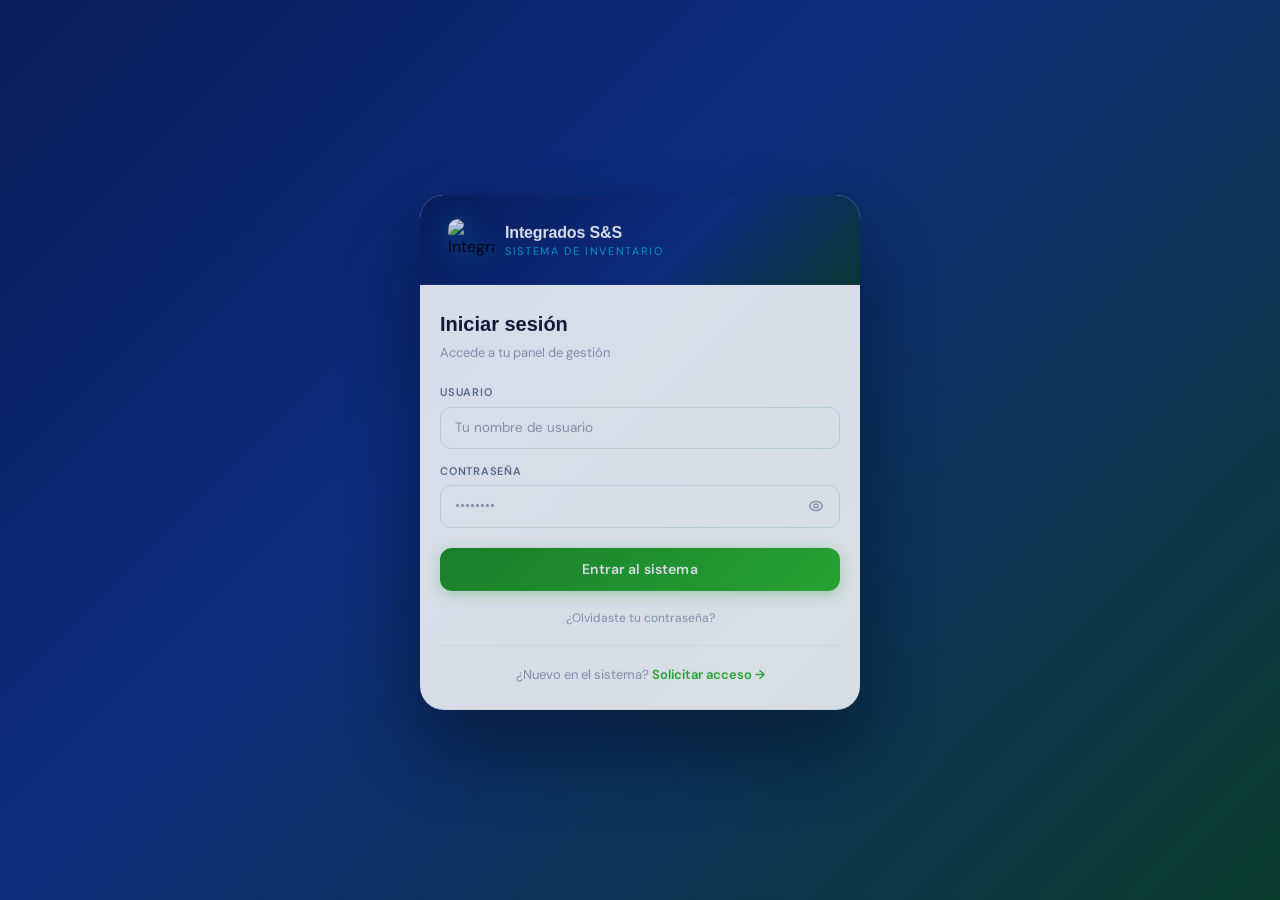
==== commit 52b03f58: "Update dashboard.html" ====
--- a/dashboard.html
+++ b/dashboard.html
@@ -4388,11 +4388,11 @@
 </div>
 
 
-<script src="js/modulos/base.js?v=10"></script>
-<script src="js/modulos/datos.js?v=30"></script>
-<script src="js/modulos/panel_productos.js?v=13"></script>
-<script src="js/modulos/proveedores.js?v=25"></script>
-<script src="js/modulos/solicitudes.js?v=19"></script>
+<script src="js/modulos/base.js?v=11"></script>
+<script src="js/modulos/datos.js?v=32"></script>
+<script src="js/modulos/panel_productos.js?v=14"></script>
+<script src="js/modulos/proveedores.js?v=26"></script>
+<script src="js/modulos/solicitudes.js?v=20"></script>
 <script src="js/modulos/historial.js?v=24"></script>
 <script src="js/modulos/usuarios.js?v=6"></script>
 <script src="js/modulos/excel_reportes.js?v=2"></script>
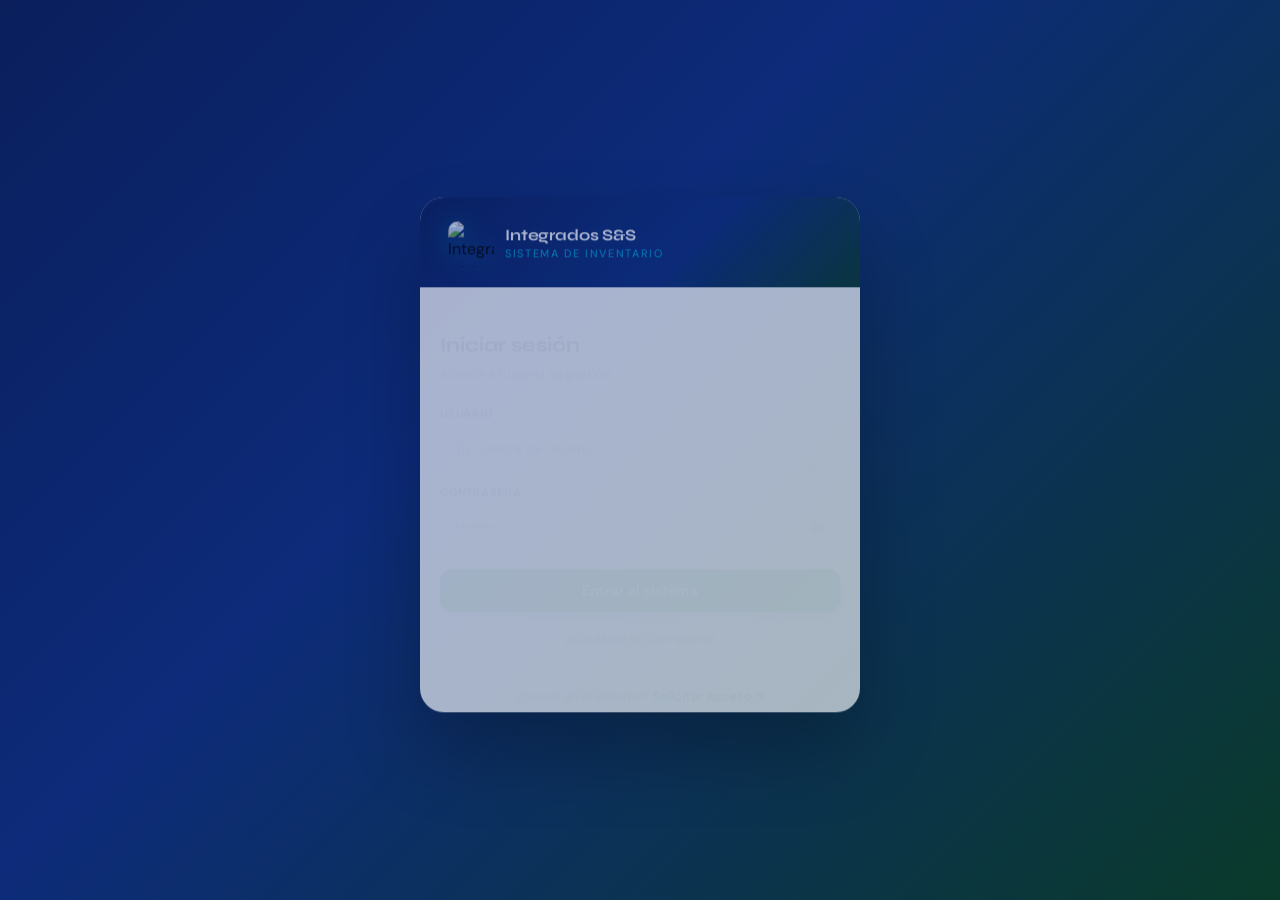
==== commit 311fbe5c: "Update dashboard.html" ====
--- a/dashboard.html
+++ b/dashboard.html
@@ -4400,7 +4400,7 @@
 <script src="js/modulos/fibra.js?v=4"></script>
 <script src="js/modulos/mis_equipos.js?v=22"></script>
 <script src="js/modulos/sst.js?v=11"></script>
-<script src="js/modulos/informes.js?v=2"></script>
+<script src="js/modulos/informes.js?v=3"></script>
 <script src="js/modulos/pedido_agrupado.js?v=11"></script>
 <script src="js/modulos/escaneo_compras.js?v=15"></script>
 <script src="js/chart.umd.min.js"></script>
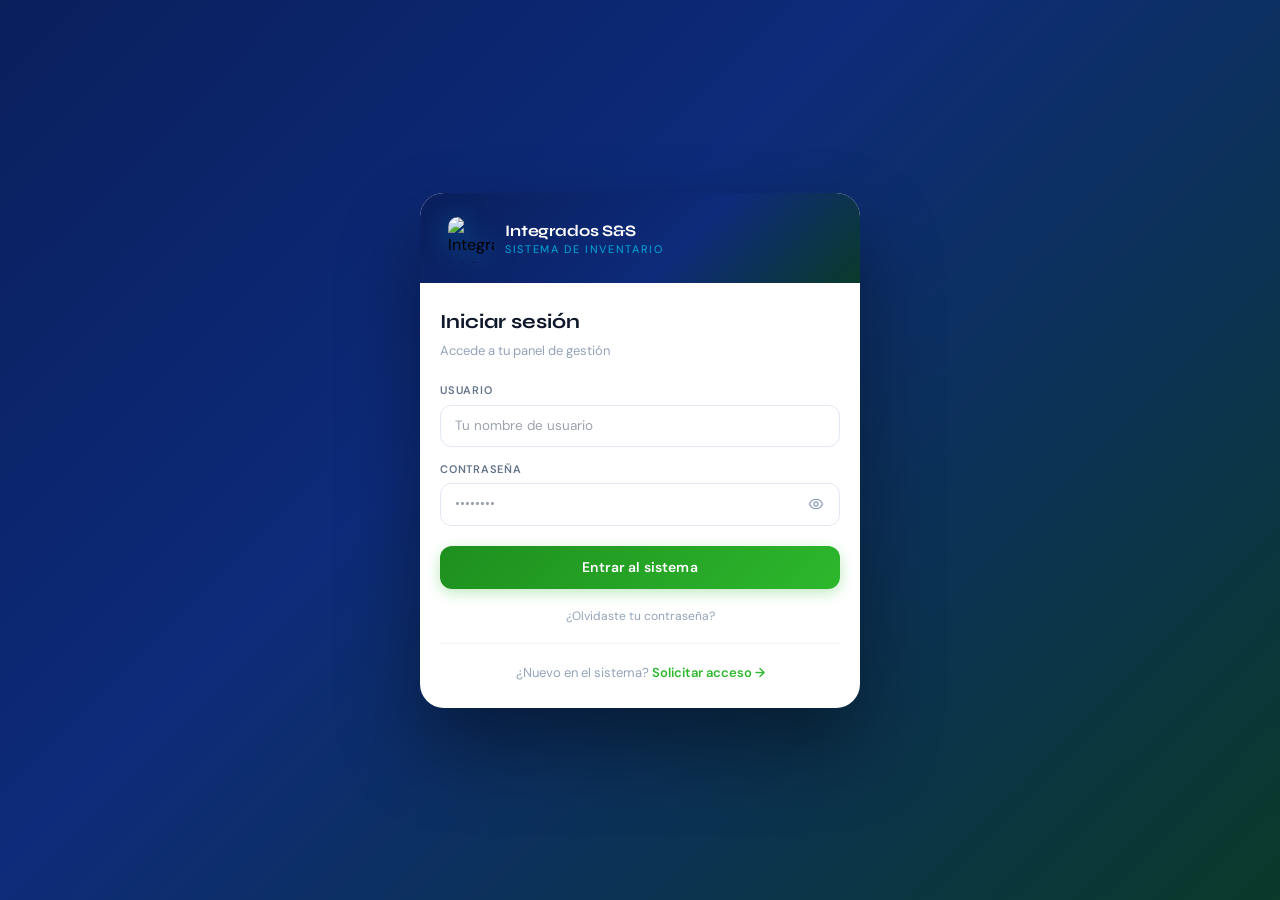
==== commit e461113b: "Update dashboard.html" ====
--- a/dashboard.html
+++ b/dashboard.html
@@ -2725,7 +2725,11 @@
         <input type="hidden" id="asignarUsuarioValor">
         <div id="asignarUsuarioResultados" style="display:none;position:relative;background:white;border:1.5px solid #E2E8F0;border-radius:10px;margin-top:4px;max-height:160px;overflow-y:auto;box-shadow:0 4px 12px rgba(0,0,0,.08);"></div>
       </div>
-      <div><label class="lbl" id="asignarCantidadLabel">Cantidad a asignar</label><input id="cantidadAsignar" type="number" min="1" placeholder="0" oninput="this.value=this.value.replace(/[^0-9]/g,'')" class="inp"></div>
+      <div id="asignarRolloWrap" style="display:none;">
+        <label class="lbl">¿Cuáles rollos vas a asignar? <span class="!text-[#94A3B8] !font-normal">(puedes elegir varios)</span></label>
+        <div id="asignarRolloCheckList" style="display:flex;flex-direction:column;gap:2px;border:1.5px solid #E2E8F0;border-radius:10px;padding:6px 10px;background:white;"></div>
+      </div>
+      <div id="asignarCantidadWrap"><label class="lbl" id="asignarCantidadLabel">Cantidad a asignar</label><input id="cantidadAsignar" type="number" min="1" placeholder="0" oninput="this.value=this.value.replace(/[^0-9]/g,'')" class="inp"></div>
       <div><label class="lbl">Nota <span class="!text-[#94A3B8] !font-normal">(opcional)</span></label><textarea id="motivoAsignar" placeholder="Ej: Para la instalación de hoy…" rows="2" class="inp"></textarea></div>
     </div>
     <div style="display:flex;gap:10px;margin-top:20px;"><button onclick="cerrarModal('modalAsignar')" class="btn btn-ghost ![flex:1]">Cancelar</button><button onclick="confirmarAsignar()" class="btn ![flex:1] ![background:#B45309] ![color:white]">🤝 Asignar</button></div>
@@ -4391,7 +4395,7 @@
 <script src="js/modulos/base.js?v=11"></script>
 <script src="js/modulos/datos.js?v=32"></script>
 <script src="js/modulos/panel_productos.js?v=14"></script>
-<script src="js/modulos/proveedores.js?v=26"></script>
+<script src="js/modulos/proveedores.js?v=27"></script>
 <script src="js/modulos/solicitudes.js?v=20"></script>
 <script src="js/modulos/historial.js?v=24"></script>
 <script src="js/modulos/usuarios.js?v=6"></script>
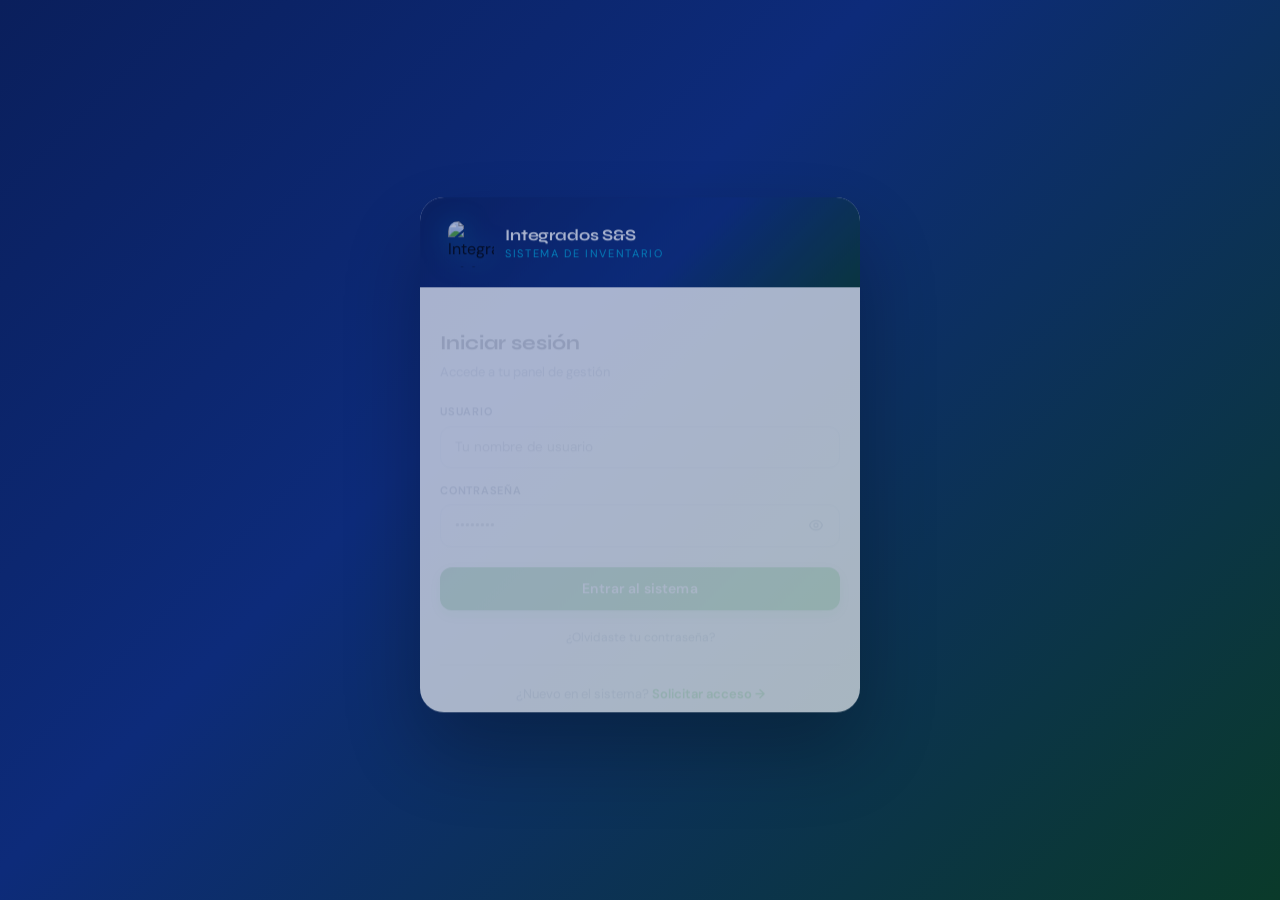
==== commit a358973c: "Update dashboard.html" ====
--- a/dashboard.html
+++ b/dashboard.html
@@ -4402,7 +4402,7 @@
 <script src="js/modulos/excel_reportes.js?v=2"></script>
 <script src="js/modulos/ont.js?v=4"></script>
 <script src="js/modulos/fibra.js?v=4"></script>
-<script src="js/modulos/mis_equipos.js?v=22"></script>
+<script src="js/modulos/mis_equipos.js?v=24"></script>
 <script src="js/modulos/sst.js?v=11"></script>
 <script src="js/modulos/informes.js?v=3"></script>
 <script src="js/modulos/pedido_agrupado.js?v=11"></script>
